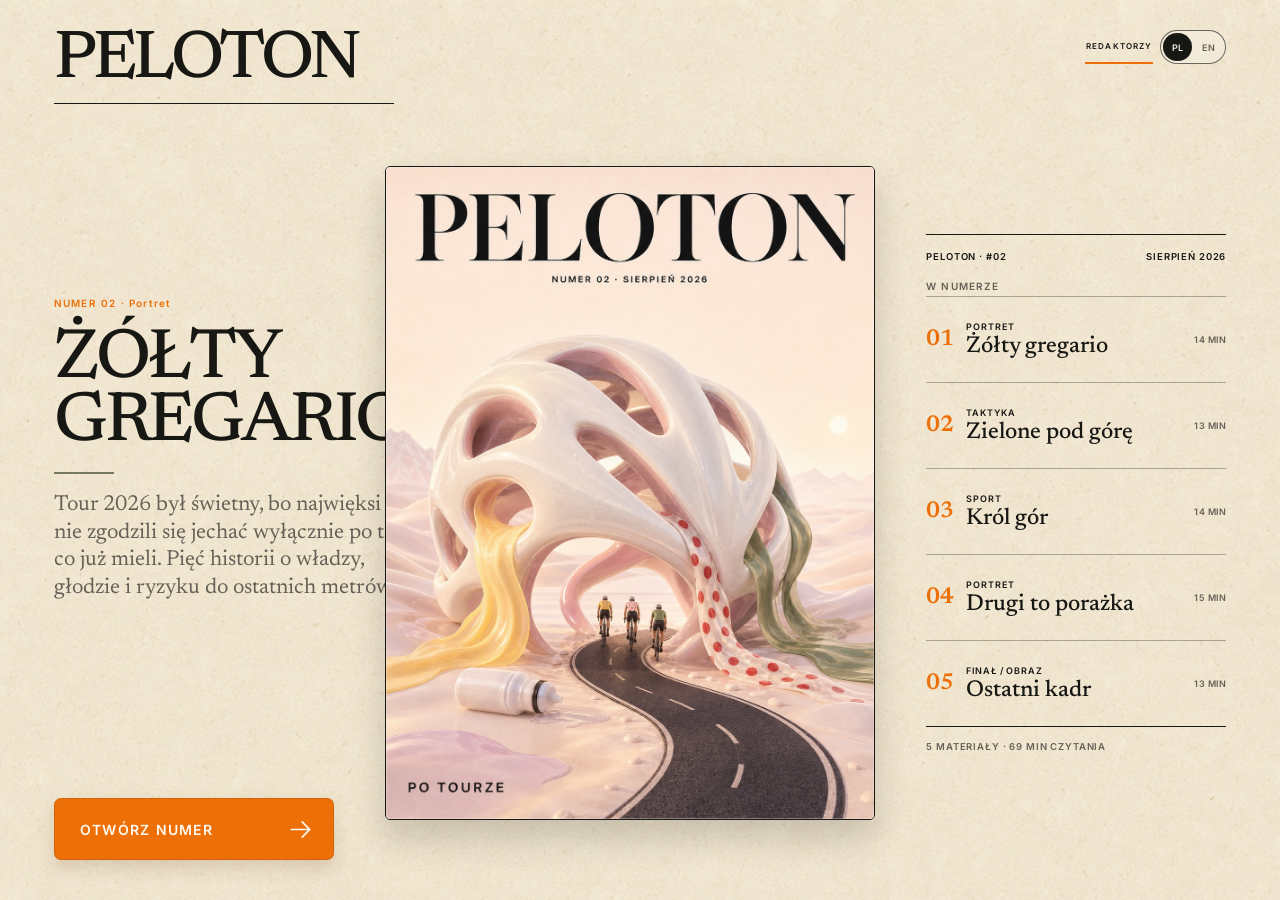
==== peloton/index.html @ 9d18e518 "Deploy restored Peloton archive" ====
<!doctype html>
<html lang="pl">
  <head>
    <meta charset="UTF-8" />
    <meta name="viewport" content="width=device-width, initial-scale=1.0, viewport-fit=cover" />
    <meta name="theme-color" content="#f4eddf" />
    <title>Peloton — Numer 02</title>
    <script type="module" crossorigin src="/peloton/assets/index-Cl0UWYNE.js"></script>
    <link rel="stylesheet" crossorigin href="/peloton/assets/index-DLD_eEm3.css">
  </head>
  <body>
    <div id="root"></div>
  </body>
</html>
---- peloton/assets/index-DLD_eEm3.css ----
@font-face{font-family:Newsreader;font-style:normal;font-display:swap;font-weight:400;src:url(/peloton/assets/newsreader-vietnamese-400-normal-DdKr49mV.woff2) format("woff2"),url(/peloton/assets/newsreader-vietnamese-400-normal-BekUZro8.woff) format("woff");unicode-range:U+0102-0103,U+0110-0111,U+0128-0129,U+0168-0169,U+01A0-01A1,U+01AF-01B0,U+0300-0301,U+0303-0304,U+0308-0309,U+0323,U+0329,U+1EA0-1EF9,U+20AB}@font-face{font-family:Newsreader;font-style:normal;font-display:swap;font-weight:400;src:url(/peloton/assets/newsreader-latin-ext-400-normal-svq1FPys.woff2) format("woff2"),url(/peloton/assets/newsreader-latin-ext-400-normal-DYA1XoQK.woff) format("woff");unicode-range:U+0100-02BA,U+02BD-02C5,U+02C7-02CC,U+02CE-02D7,U+02DD-02FF,U+0304,U+0308,U+0329,U+1D00-1DBF,U+1E00-1E9F,U+1EF2-1EFF,U+2020,U+20A0-20AB,U+20AD-20C0,U+2113,U+2C60-2C7F,U+A720-A7FF}@font-face{font-family:Newsreader;font-style:normal;font-display:swap;font-weight:400;src:url(/peloton/assets/newsreader-latin-400-normal-BFBkh4jY.woff2) format("woff2"),url(/peloton/assets/newsreader-latin-400-normal-gRTjlS2D.woff) format("woff");unicode-range:U+0000-00FF,U+0131,U+0152-0153,U+02BB-02BC,U+02C6,U+02DA,U+02DC,U+0304,U+0308,U+0329,U+2000-206F,U+20AC,U+2122,U+2191,U+2193,U+2212,U+2215,U+FEFF,U+FFFD}@font-face{font-family:Newsreader;font-style:normal;font-display:swap;font-weight:500;src:url(/peloton/assets/newsreader-vietnamese-500-normal-CL6a8tp2.woff2) format("woff2"),url(/peloton/assets/newsreader-vietnamese-500-normal-BEAbKU8A.woff) format("woff");unicode-range:U+0102-0103,U+0110-0111,U+0128-0129,U+0168-0169,U+01A0-01A1,U+01AF-01B0,U+0300-0301,U+0303-0304,U+0308-0309,U+0323,U+0329,U+1EA0-1EF9,U+20AB}@font-face{font-family:Newsreader;font-style:normal;font-display:swap;font-weight:500;src:url(/peloton/assets/newsreader-latin-ext-500-normal-BNHmvKvI.woff2) format("woff2"),url(/peloton/assets/newsreader-latin-ext-500-normal-CZruMFou.woff) format("woff");unicode-range:U+0100-02BA,U+02BD-02C5,U+02C7-02CC,U+02CE-02D7,U+02DD-02FF,U+0304,U+0308,U+0329,U+1D00-1DBF,U+1E00-1E9F,U+1EF2-1EFF,U+2020,U+20A0-20AB,U+20AD-20C0,U+2113,U+2C60-2C7F,U+A720-A7FF}@font-face{font-family:Newsreader;font-style:normal;font-display:swap;font-weight:500;src:url(/peloton/assets/newsreader-latin-500-normal-B66TYsaK.woff2) format("woff2"),url(/peloton/assets/newsreader-latin-500-normal-DFwuUcdu.woff) format("woff");unicode-range:U+0000-00FF,U+0131,U+0152-0153,U+02BB-02BC,U+02C6,U+02DA,U+02DC,U+0304,U+0308,U+0329,U+2000-206F,U+20AC,U+2122,U+2191,U+2193,U+2212,U+2215,U+FEFF,U+FFFD}@font-face{font-family:Newsreader;font-style:normal;font-display:swap;font-weight:600;src:url(/peloton/assets/newsreader-vietnamese-600-normal-CaH84vfx.woff2) format("woff2"),url(/peloton/assets/newsreader-vietnamese-600-normal-CVAR0otO.woff) format("woff");unicode-range:U+0102-0103,U+0110-0111,U+0128-0129,U+0168-0169,U+01A0-01A1,U+01AF-01B0,U+0300-0301,U+0303-0304,U+0308-0309,U+0323,U+0329,U+1EA0-1EF9,U+20AB}@font-face{font-family:Newsreader;font-style:normal;font-display:swap;font-weight:600;src:url(/peloton/assets/newsreader-latin-ext-600-normal-BXv5iMHi.woff2) format("woff2"),url(/peloton/assets/newsreader-latin-ext-600-normal-BrbfzHZ5.woff) format("woff");unicode-range:U+0100-02BA,U+02BD-02C5,U+02C7-02CC,U+02CE-02D7,U+02DD-02FF,U+0304,U+0308,U+0329,U+1D00-1DBF,U+1E00-1E9F,U+1EF2-1EFF,U+2020,U+20A0-20AB,U+20AD-20C0,U+2113,U+2C60-2C7F,U+A720-A7FF}@font-face{font-family:Newsreader;font-style:normal;font-display:swap;font-weight:600;src:url(/peloton/assets/newsreader-latin-600-normal-30OJ_TG_.woff2) format("woff2"),url(/peloton/assets/newsreader-latin-600-normal-DUnT2r2g.woff) format("woff");unicode-range:U+0000-00FF,U+0131,U+0152-0153,U+02BB-02BC,U+02C6,U+02DA,U+02DC,U+0304,U+0308,U+0329,U+2000-206F,U+20AC,U+2122,U+2191,U+2193,U+2212,U+2215,U+FEFF,U+FFFD}@font-face{font-family:Inter;font-style:normal;font-display:swap;font-weight:400;src:url(/peloton/assets/inter-cyrillic-ext-400-normal-BQZuk6qB.woff2) format("woff2"),url(/peloton/assets/inter-cyrillic-ext-400-normal-DQukG94-.woff) format("woff");unicode-range:U+0460-052F,U+1C80-1C8A,U+20B4,U+2DE0-2DFF,U+A640-A69F,U+FE2E-FE2F}@font-face{font-family:Inter;font-style:normal;font-display:swap;font-weight:400;src:url(/peloton/assets/inter-cyrillic-400-normal-obahsSVq.woff2) format("woff2"),url(/peloton/assets/inter-cyrillic-400-normal-HOLc17fK.woff) format("woff");unicode-range:U+0301,U+0400-045F,U+0490-0491,U+04B0-04B1,U+2116}@font-face{font-family:Inter;font-style:normal;font-display:swap;font-weight:400;src:url(/peloton/assets/inter-greek-ext-400-normal-DGGRlc-M.woff2) format("woff2"),url(/peloton/assets/inter-greek-ext-400-normal-KugGGMne.woff) format("woff");unicode-range:U+1F00-1FFF}@font-face{font-family:Inter;font-style:normal;font-display:swap;font-weight:400;src:url(/peloton/assets/inter-greek-400-normal-B4URO6DV.woff2) format("woff2"),url(/peloton/assets/inter-greek-400-normal-q2sYcFCs.woff) format("woff");unicode-range:U+0370-0377,U+037A-037F,U+0384-038A,U+038C,U+038E-03A1,U+03A3-03FF}@font-face{font-family:Inter;font-style:normal;font-display:swap;font-weight:400;src:url(/peloton/assets/inter-vietnamese-400-normal-DMkecbls.woff2) format("woff2"),url(/peloton/assets/inter-vietnamese-400-normal-Bbgyi5SW.woff) format("woff");unicode-range:U+0102-0103,U+0110-0111,U+0128-0129,U+0168-0169,U+01A0-01A1,U+01AF-01B0,U+0300-0301,U+0303-0304,U+0308-0309,U+0323,U+0329,U+1EA0-1EF9,U+20AB}@font-face{font-family:Inter;font-style:normal;font-display:swap;font-weight:400;src:url(/peloton/assets/inter-latin-ext-400-normal-C1nco2VV.woff2) format("woff2"),url(/peloton/assets/inter-latin-ext-400-normal-77YHD8bZ.woff) format("woff");unicode-range:U+0100-02BA,U+02BD-02C5,U+02C7-02CC,U+02CE-02D7,U+02DD-02FF,U+0304,U+0308,U+0329,U+1D00-1DBF,U+1E00-1E9F,U+1EF2-1EFF,U+2020,U+20A0-20AB,U+20AD-20C0,U+2113,U+2C60-2C7F,U+A720-A7FF}@font-face{font-family:Inter;font-style:normal;font-display:swap;font-weight:400;src:url(/peloton/assets/inter-latin-400-normal-C38fXH4l.woff2) format("woff2"),url(/peloton/assets/inter-latin-400-normal-CyCys3Eg.woff) format("woff");unicode-range:U+0000-00FF,U+0131,U+0152-0153,U+02BB-02BC,U+02C6,U+02DA,U+02DC,U+0304,U+0308,U+0329,U+2000-206F,U+20AC,U+2122,U+2191,U+2193,U+2212,U+2215,U+FEFF,U+FFFD}@font-face{font-family:Inter;font-style:normal;font-display:swap;font-weight:500;src:url(/peloton/assets/inter-cyrillic-ext-500-normal-B0yAr1jD.woff2) format("woff2"),url(/peloton/assets/inter-cyrillic-ext-500-normal-BmqWE9Dz.woff) format("woff");unicode-range:U+0460-052F,U+1C80-1C8A,U+20B4,U+2DE0-2DFF,U+A640-A69F,U+FE2E-FE2F}@font-face{font-family:Inter;font-style:normal;font-display:swap;font-weight:500;src:url(/peloton/assets/inter-cyrillic-500-normal-BasfLYem.woff2) format("woff2"),url(/peloton/assets/inter-cyrillic-500-normal-CxZf_p3X.woff) format("woff");unicode-range:U+0301,U+0400-045F,U+0490-0491,U+04B0-04B1,U+2116}@font-face{font-family:Inter;font-style:normal;font-display:swap;font-weight:500;src:url(/peloton/assets/inter-greek-ext-500-normal-C4iEst2y.woff2) format("woff2"),url(/peloton/assets/inter-greek-ext-500-normal-2j5mBUwD.woff) format("woff");unicode-range:U+1F00-1FFF}@font-face{font-family:Inter;font-style:normal;font-display:swap;font-weight:500;src:url(/peloton/assets/inter-greek-500-normal-BIZE56-Y.woff2) format("woff2"),url(/peloton/assets/inter-greek-500-normal-Xzm54t5V.woff) format("woff");unicode-range:U+0370-0377,U+037A-037F,U+0384-038A,U+038C,U+038E-03A1,U+03A3-03FF}@font-face{font-family:Inter;font-style:normal;font-display:swap;font-weight:500;src:url(/peloton/assets/inter-vietnamese-500-normal-DOriooB6.woff2) format("woff2"),url(/peloton/assets/inter-vietnamese-500-normal-mJboJaSs.woff) format("woff");unicode-range:U+0102-0103,U+0110-0111,U+0128-0129,U+0168-0169,U+01A0-01A1,U+01AF-01B0,U+0300-0301,U+0303-0304,U+0308-0309,U+0323,U+0329,U+1EA0-1EF9,U+20AB}@font-face{font-family:Inter;font-style:normal;font-display:swap;font-weight:500;src:url(/peloton/assets/inter-latin-ext-500-normal-CV4jyFjo.woff2) format("woff2"),url(/peloton/assets/inter-latin-ext-500-normal-BxGbmqWO.woff) format("woff");unicode-range:U+0100-02BA,U+02BD-02C5,U+02C7-02CC,U+02CE-02D7,U+02DD-02FF,U+0304,U+0308,U+0329,U+1D00-1DBF,U+1E00-1E9F,U+1EF2-1EFF,U+2020,U+20A0-20AB,U+20AD-20C0,U+2113,U+2C60-2C7F,U+A720-A7FF}@font-face{font-family:Inter;font-style:normal;font-display:swap;font-weight:500;src:url(/peloton/assets/inter-latin-500-normal-Cerq10X2.woff2) format("woff2"),url(/peloton/assets/inter-latin-500-normal-BL9OpVg8.woff) format("woff");unicode-range:U+0000-00FF,U+0131,U+0152-0153,U+02BB-02BC,U+02C6,U+02DA,U+02DC,U+0304,U+0308,U+0329,U+2000-206F,U+20AC,U+2122,U+2191,U+2193,U+2212,U+2215,U+FEFF,U+FFFD}@font-face{font-family:Inter;font-style:normal;font-display:swap;font-weight:600;src:url(/peloton/assets/inter-cyrillic-ext-600-normal-Dfes3d0z.woff2) format("woff2"),url(/peloton/assets/inter-cyrillic-ext-600-normal-Bcila6Z-.woff) format("woff");unicode-range:U+0460-052F,U+1C80-1C8A,U+20B4,U+2DE0-2DFF,U+A640-A69F,U+FE2E-FE2F}@font-face{font-family:Inter;font-style:normal;font-display:swap;font-weight:600;src:url(/peloton/assets/inter-cyrillic-600-normal-CWCymEST.woff2) format("woff2"),url(/peloton/assets/inter-cyrillic-600-normal-4D_pXhcN.woff) format("woff");unicode-range:U+0301,U+0400-045F,U+0490-0491,U+04B0-04B1,U+2116}@font-face{font-family:Inter;font-style:normal;font-display:swap;font-weight:600;src:url(/peloton/assets/inter-greek-ext-600-normal-DRtmH8MT.woff2) format("woff2"),url(/peloton/assets/inter-greek-ext-600-normal-B8X0CLgF.woff) format("woff");unicode-range:U+1F00-1FFF}@font-face{font-family:Inter;font-style:normal;font-display:swap;font-weight:600;src:url(/peloton/assets/inter-greek-600-normal-plRanbMR.woff2) format("woff2"),url(/peloton/assets/inter-greek-600-normal-BZpKdvQh.woff) format("woff");unicode-range:U+0370-0377,U+037A-037F,U+0384-038A,U+038C,U+038E-03A1,U+03A3-03FF}@font-face{font-family:Inter;font-style:normal;font-display:swap;font-weight:600;src:url(/peloton/assets/inter-vietnamese-600-normal-Cc8MFFhd.woff2) format("woff2"),url(/peloton/assets/inter-vietnamese-600-normal-BuLX-rYi.woff) format("woff");unicode-range:U+0102-0103,U+0110-0111,U+0128-0129,U+0168-0169,U+01A0-01A1,U+01AF-01B0,U+0300-0301,U+0303-0304,U+0308-0309,U+0323,U+0329,U+1EA0-1EF9,U+20AB}@font-face{font-family:Inter;font-style:normal;font-display:swap;font-weight:600;src:url(/peloton/assets/inter-latin-ext-600-normal-D2bJ5OIk.woff2) format("woff2"),url(/peloton/assets/inter-latin-ext-600-normal-CIVaiw4L.woff) format("woff");unicode-range:U+0100-02BA,U+02BD-02C5,U+02C7-02CC,U+02CE-02D7,U+02DD-02FF,U+0304,U+0308,U+0329,U+1D00-1DBF,U+1E00-1E9F,U+1EF2-1EFF,U+2020,U+20A0-20AB,U+20AD-20C0,U+2113,U+2C60-2C7F,U+A720-A7FF}@font-face{font-family:Inter;font-style:normal;font-display:swap;font-weight:600;src:url(/peloton/assets/inter-latin-600-normal-LgqL8muc.woff2) format("woff2"),url(/peloton/assets/inter-latin-600-normal-CiBQ2DWP.woff) format("woff");unicode-range:U+0000-00FF,U+0131,U+0152-0153,U+02BB-02BC,U+02C6,U+02DA,U+02DC,U+0304,U+0308,U+0329,U+2000-206F,U+20AC,U+2122,U+2191,U+2193,U+2212,U+2215,U+FEFF,U+FFFD}:root{color:#171713;background:#2a2924;font-family:Inter,system-ui,sans-serif;font-synthesis:none;--paper: #f4eddf;--ink: #171713;--muted-ink: #666157;--line: #8a816e;--orange: #ed6f08;--olive: #777860}*{box-sizing:border-box}html,body{margin:0;min-width:320px;min-height:100%;overflow:hidden;-webkit-font-smoothing:antialiased;text-rendering:optimizeLegibility}button,a{-webkit-tap-highlight-color:transparent}button{color:inherit;font:inherit}button:focus-visible{outline:3px solid #315f8c;outline-offset:3px}.prototype-stage{min-height:100dvh;display:grid;place-items:center;background:var(--paper)}.mobile-prototype{width:100vw;height:100dvh;margin-inline:auto;overflow:hidden;position:relative;isolation:isolate;background-color:var(--paper);background-image:url(/peloton/assets/paper-texture.png);background-size:cover;box-shadow:none}.cover-screen,.contents-screen,.story-screen,.editorial-screen{position:absolute;top:0;right:0;bottom:0;left:0}.cover-screen{overflow-x:hidden;overflow-y:auto;overscroll-behavior-y:contain;-webkit-overflow-scrolling:touch;scrollbar-color:rgb(23 23 19 / .35) transparent;scrollbar-width:thin}.cover-screen__current{width:100%;min-height:100dvh;display:grid;grid-template-rows:auto minmax(0,1fr) auto auto;gap:clamp(12px,2.1dvh,18px);padding:clamp(24px,4.1dvh,34px) 28px clamp(24px,4dvh,34px)}.cover-screen::-webkit-scrollbar{width:7px}.cover-screen::-webkit-scrollbar-thumb{border-radius:99px;background:#17171347}.masthead{min-height:79px;display:grid;grid-template-columns:minmax(0,1fr) auto;align-items:flex-start;column-gap:8px;position:relative}.masthead__wordmark{width:min(216px,100%);min-width:0;padding-bottom:9px;border-bottom:1px solid var(--ink);font-family:Newsreader,Georgia,serif;font-size:clamp(29px,calc(12.85vw - 12.12px),45px);font-weight:500;line-height:.94;letter-spacing:-.055em;white-space:nowrap}.masthead__actions{display:flex;align-items:center;gap:7px;flex:none}.masthead__editors{min-height:34px;display:inline-flex;align-items:center;position:static;padding:0 1px;border:0;border-bottom:2px solid var(--orange);background:transparent;color:var(--ink);cursor:pointer;font-size:8px;font-weight:700;letter-spacing:.14em;line-height:1;text-transform:uppercase;transition:color .16s ease,border-color .16s ease}.masthead__editors:hover{color:var(--orange)}.language-switch{height:34px;display:inline-flex;align-items:center;gap:2px;padding:2px;border:1px solid rgb(23 23 19 / .62);border-radius:999px;background:#f4eddfb3}.language-switch button{min-width:29px;height:28px;padding:0 7px;border:0;border-radius:999px;background:transparent;color:var(--muted-ink);cursor:pointer;font-size:9px;font-weight:700;letter-spacing:.08em;transition:background-color .16s ease,color .16s ease}.language-switch button[aria-pressed=true]{background:var(--ink);color:var(--paper)}.language-switch button:hover:not([aria-pressed=true]){background:#17171312;color:var(--ink)}.language-switch--compact{height:30px}.language-switch--compact button{min-width:27px;height:24px;padding-inline:6px;font-size:8px}.icon-button{width:44px;height:44px;display:inline-grid;place-items:center;padding:0;border:0;border-radius:50%;background:transparent;cursor:pointer;transition:background-color .16s ease,transform .16s ease}.icon-button:hover{background:#17171312}.icon-button:active{transform:scale(.95)}.issue-cover{width:100%;height:100%;max-height:522px;align-self:start;min-height:0;display:block;position:relative;padding:0;overflow:hidden;border:1.5px solid var(--ink);border-radius:5px;background:#eee5d4;box-shadow:0 13px 22px #29231a38;cursor:pointer;transform-style:preserve-3d;perspective:1200px}.issue-cover:before,.issue-cover:after{content:"";position:absolute;pointer-events:none}.issue-cover:before{width:52%;height:170%;top:-35%;left:-66%;z-index:2;background:linear-gradient(90deg,transparent 0%,rgb(255 249 233 / .02) 27%,rgb(255 249 233 / .2) 50%,rgb(255 249 233 / .03) 73%,transparent 100%);filter:blur(1px);mix-blend-mode:soft-light;opacity:0;transform:translate(0) rotate(10deg);animation:cover-paper-sheen 12s ease-in-out 1.8s infinite}.issue-cover:after{top:0;right:0;bottom:0;left:0;z-index:4;border:1px solid rgb(255 255 255 / .18);border-radius:inherit}.issue-cover picture{width:100%;height:100%;display:block}.issue-cover img{width:100%;height:100%;display:block;object-fit:cover;object-position:50% 48%}.issue-cover__art{transform-origin:54% 44%;backface-visibility:hidden;will-change:transform;animation:cover-art-drift 14s ease-in-out infinite}.issue-cover--complete-art{height:auto;aspect-ratio:3 / 4;align-self:center}.issue-cover--complete-art img{object-position:center}.issue-cover__title{position:absolute;top:52px;left:50%;z-index:3;transform:translate(-50%);color:var(--paper);font-family:Newsreader,Georgia,serif;font-size:clamp(41px,11vw,54px);font-weight:600;line-height:.82;letter-spacing:-.055em;white-space:nowrap;text-shadow:0 2px 6px rgb(0 0 0 / .62);pointer-events:none}@keyframes cover-art-drift{0%,to{transform:scale(1.008) translateZ(0)}50%{transform:scale(1.024) translate3d(-.22%,-.36%,0)}}@keyframes cover-paper-sheen{0%,28%{transform:translateZ(0) rotate(10deg);opacity:0}36%{opacity:.42}54%{transform:translate3d(350%,0,0) rotate(10deg);opacity:0}to{transform:translate3d(350%,0,0) rotate(10deg);opacity:0}}.issue-cover__number,.issue-cover__date{position:absolute;top:21px;z-index:3;font-family:Inter,sans-serif;font-size:13px;font-weight:600;letter-spacing:.035em;text-shadow:0 1px 0 rgb(244 237 223 / .78)}.issue-cover__number{left:20px;text-shadow:0 0 3px var(--paper),0 1px 0 var(--paper)}.issue-cover__date{right:20px;color:var(--paper);text-shadow:0 1px 2px rgb(0 0 0 / .72)}.issue-heading{display:grid;justify-items:center;gap:8px}.issue-heading__eyebrow,.issue-heading__dek,.cover-notes,.contents-heading-block__dek{display:none}.issue-heading h1{margin:0;font-family:Newsreader,Georgia,serif;font-size:clamp(36px,9.8vw,38px);font-weight:500;line-height:.95;letter-spacing:-.045em;text-transform:uppercase;white-space:nowrap}.issue-heading__rule{width:40px;height:2px;display:block;background:var(--olive)}.primary-action{min-height:52px;display:flex;align-items:center;justify-content:space-between;padding:0 19px 0 25px;border:1px solid rgb(125 67 17 / .25);border-radius:7px;background:var(--orange);color:#fffaf0;box-shadow:0 8px 18px #67360f2b;cursor:pointer;font-size:14px;font-weight:600;letter-spacing:.09em;transition:background-color .18s ease,transform .18s ease,box-shadow .18s ease}.primary-action:hover{background:#dc6305;box-shadow:0 10px 24px #67360f38}.primary-action:active{transform:translateY(1px)}.upcoming-issue{width:100%;min-height:100dvh;display:grid;align-content:center;gap:28px;position:relative;isolation:isolate;overflow:hidden;padding:52px 28px 64px;border-top:1px solid rgb(23 23 19 / .58)}.upcoming-issue__ghost{position:absolute;top:10px;right:-.03em;z-index:-1;color:#17171309;font-family:Newsreader,Georgia,serif;font-size:clamp(190px,66vw,290px);font-weight:500;line-height:.8;letter-spacing:-.09em;pointer-events:none}.upcoming-issue__copy,.upcoming-issue__figure{position:relative;z-index:1}.upcoming-issue__topline,.upcoming-issue__folio,.upcoming-issue__figure figcaption{display:flex;align-items:center;justify-content:space-between;gap:16px;font-size:9px;font-weight:650;letter-spacing:.12em;text-transform:uppercase}.upcoming-issue__topline{padding:10px 0;border-top:1px solid var(--ink);border-bottom:1px solid rgb(23 23 19 / .32)}.upcoming-issue__topline span:last-child{color:var(--orange)}.upcoming-issue__folio{margin:26px 0 0;color:var(--muted-ink)}.upcoming-issue h2{max-width:9ch;margin:12px 0 0;font-family:Newsreader,Georgia,serif;font-size:clamp(48px,14vw,62px);font-weight:500;line-height:.86;letter-spacing:-.052em;text-transform:uppercase;text-wrap:balance}.upcoming-issue__rule{width:52px;height:2px;display:block;margin-top:22px;background:var(--orange)}.upcoming-issue__dek{max-width:34ch;margin:18px 0 0;color:#302f2a;font-family:Newsreader,Georgia,serif;font-size:20px;line-height:1.32}.upcoming-issue__artist{margin:22px 0 0;color:var(--muted-ink);font-size:9px;font-weight:650;letter-spacing:.11em}.upcoming-issue__figure{width:100%;margin:0}.upcoming-issue__cover{width:100%;aspect-ratio:3 / 4;position:relative;overflow:hidden;border:1.5px solid var(--ink);border-radius:3px;background:#f4dfd8;box-shadow:0 18px 34px #29231a36}.upcoming-issue__cover img{width:100%;height:100%;display:block;object-fit:cover}.library-issue__cover-button{width:100%;display:block;padding:0;border:0;background:transparent;cursor:pointer}.library-issue__masthead,.library-issue__number,.library-issue__date{position:absolute;z-index:2;pointer-events:none}.library-issue__masthead{top:8%;left:50%;transform:translate(-50%);color:var(--paper);font-family:Newsreader,Georgia,serif;font-size:clamp(38px,10vw,58px);font-weight:600;line-height:.85;letter-spacing:-.055em;text-shadow:0 2px 6px rgb(0 0 0 / .62)}.library-issue__number,.library-issue__date{top:3.2%;font-size:10px;font-weight:700;letter-spacing:.06em;text-shadow:0 0 3px var(--paper),0 1px 0 var(--paper)}.library-issue__number{left:5%}.library-issue__date{right:5%}.library-issue__action{width:min(100%,360px);min-height:50px;display:flex;align-items:center;justify-content:space-between;gap:18px;margin-top:25px;padding:0 17px 0 20px;border:1px solid var(--ink);background:transparent;cursor:pointer;font-size:10px;font-weight:700;letter-spacing:.1em;transition:background-color .17s ease,color .17s ease}.library-issue__action:hover{background:var(--ink);color:var(--paper)}.upcoming-issue__figure figcaption{padding-top:12px;color:var(--muted-ink)}.publisher-apps{width:100%;position:relative;padding:48px 28px 54px;border-top:1px solid rgb(23 23 19 / .58)}.publisher-apps__header{display:grid;gap:13px;padding-bottom:28px;border-bottom:1px solid var(--ink)}.publisher-apps__kicker{margin:0 0 10px;color:var(--orange);font-size:9px;font-weight:700;letter-spacing:.14em}.publisher-apps h2{max-width:10ch;margin:0;font-family:Newsreader,Georgia,serif;font-size:clamp(42px,12vw,54px);font-weight:500;line-height:.9;letter-spacing:-.05em;text-wrap:balance}.publisher-apps__dek{max-width:34ch;margin:0;color:#34332e;font-family:Newsreader,Georgia,serif;font-size:19px;line-height:1.34}.publisher-apps__list{margin:0;padding:0;list-style:none}.publisher-apps__item{min-width:0;border-bottom:1px solid rgb(23 23 19 / .32)}.publisher-apps__item a{min-height:112px;display:grid;grid-template-columns:21px 48px minmax(0,1fr);grid-template-areas:"number icon copy" ". . store";align-items:start;gap:10px 13px;padding:18px 0;color:inherit;text-decoration:none}.publisher-apps__item a:focus-visible{outline:3px solid #315f8c;outline-offset:4px}.publisher-apps__number{grid-area:number;padding-top:2px;color:var(--orange);font-family:Newsreader,Georgia,serif;font-size:17px;font-weight:600}.publisher-apps__item img{grid-area:icon;width:48px;height:48px;display:block;border:1px solid rgb(23 23 19 / .28);border-radius:11px;filter:saturate(.72) contrast(.94);transition:filter .18s ease,transform .18s ease}.publisher-apps__copy{min-width:0;grid-area:copy;display:grid;gap:4px}.publisher-apps__copy small,.publisher-apps__store,.publisher-apps__folio{font-size:8.5px;font-weight:700;letter-spacing:.11em}.publisher-apps__copy small{color:var(--muted-ink)}.publisher-apps__copy strong{font-family:Newsreader,Georgia,serif;font-size:22px;font-weight:600;line-height:1;letter-spacing:-.02em;transition:color .18s ease}.publisher-apps__copy>span{max-width:33ch;color:#444138;font-size:12px;line-height:1.45}.publisher-apps__store{grid-area:store;display:inline-flex;align-items:center;gap:5px;color:var(--ink)}.publisher-apps__store svg{color:var(--orange);transition:transform .18s ease}.publisher-apps__item a:hover .publisher-apps__copy strong{color:#a74600}.publisher-apps__item a:hover img{filter:saturate(.96) contrast(1);transform:translateY(-1px)}.publisher-apps__item a:hover .publisher-apps__store svg{transform:translate(2px,-2px)}.publisher-apps__folio{display:flex;align-items:center;justify-content:space-between;gap:20px;padding-top:16px;color:var(--muted-ink)}.reader-bar{height:54px;display:grid;grid-template-columns:44px 1fr auto;align-items:center;border-bottom:1px solid rgb(23 23 19 / .72)}.reader-bar__brand{justify-self:center;font-family:Newsreader,Georgia,serif;font-size:22px;font-weight:600;letter-spacing:-.025em}.reader-bar__issue{font-size:11px;font-weight:600;letter-spacing:.08em}.reader-bar__tools{display:flex;align-items:center;justify-content:flex-end;gap:8px}.contents-screen{display:grid;grid-template-rows:54px minmax(0,1fr) 52px;gap:16px;padding:18px 24px 24px;overflow:hidden}.contents-sheet{min-height:0;display:flex;flex-direction:column;overflow:hidden;padding:18px 18px 14px;border:1px solid rgb(23 23 19 / .86);border-radius:3px;background:#f4eddfb3;box-shadow:0 8px 18px #29231a1a}.contents-meta{display:flex;align-items:center;justify-content:space-between;margin-bottom:15px;font-size:10px;font-weight:600;line-height:14px;letter-spacing:.09em}.contents-heading-block h1{margin:0;outline:none;font-family:Newsreader,Georgia,serif;font-size:45px;font-weight:500;line-height:.94;letter-spacing:-.04em}.contents-accent{width:42px;height:2px;display:block;margin-top:12px;background:var(--orange)}.story-list{flex:1;min-height:0;display:grid;grid-template-rows:repeat(var(--story-count, 4),minmax(0,1fr));margin:18px 0 0;padding:0;list-style:none;border-top:1px solid var(--ink)}.story-list li{min-height:0;border-bottom:1px solid rgb(23 23 19 / .34)}.story-list button{width:100%;height:100%;min-height:0;display:grid;grid-template-columns:26px minmax(0,1fr) 90px 16px;align-items:center;gap:8px;padding:12px 0;border:0;background:transparent;text-align:left;cursor:pointer;transition:background-color .16s ease,opacity .16s ease}.story-list button:hover{background:#17171309}.story-list button:active{opacity:.82}.story-list__number{align-self:start;padding-top:2px;color:var(--orange);font-family:Newsreader,Georgia,serif;font-size:23px;font-weight:600;line-height:1;letter-spacing:-.03em}.story-list__time{display:flex;align-items:center;gap:4px;color:var(--muted-ink);font-size:9.5px;font-weight:500;line-height:12px;letter-spacing:.04em;text-transform:uppercase}.story-list__copy{min-width:0;display:grid;align-content:center;gap:0}.story-list__copy small{font-size:9.5px;font-weight:600;line-height:12px;letter-spacing:.1em;text-transform:uppercase}.story-list__copy strong{margin-top:5px;font-family:Newsreader,Georgia,serif;font-size:23px;font-weight:500;line-height:.98;letter-spacing:-.025em;text-wrap:balance}.story-list__description{margin-top:7px;color:var(--muted-ink);font-size:10.5px;line-height:14px}.story-list__time{margin-top:7px}.story-list__thumb{width:90px;height:112px;align-self:center;display:block;position:relative;overflow:hidden;border:1px solid rgb(23 23 19 / .62);border-radius:2px;background:#d8cdb9}.story-list__thumb img{position:absolute;top:0;left:0;width:100%;height:300%;display:block;object-fit:cover;object-position:center;transition:transform .22s ease}.story-list__thumb--standalone img{width:100%;height:100%;object-fit:cover;transform:none}.story-list li:nth-child(2) .story-list__thumb--triptych img{transform:translateY(-33.333%)}.story-list li:nth-child(3) .story-list__thumb--triptych img{transform:translateY(-66.666%)}.story-list li:nth-child(1) button:hover .story-list__thumb--triptych img{transform:scale(1.02)}.story-list li:nth-child(2) button:hover .story-list__thumb--triptych img{transform:translateY(-33.333%) scale(1.02)}.story-list li:nth-child(3) button:hover .story-list__thumb--triptych img{transform:translateY(-66.666%) scale(1.02)}.story-list button:hover .story-list__thumb--standalone img{transform:scale(1.025)}.story-list__arrow{transition:transform .16s ease}.story-list button:hover .story-list__arrow{transform:translate(3px)}.contents-folio{min-height:28px;display:flex;align-items:flex-end;justify-content:space-between;padding-top:10px;border-top:1px solid rgb(23 23 19 / .28);color:var(--muted-ink);font-size:9.5px;font-weight:600;letter-spacing:.08em}.contents-action{width:100%}.story-screen{overflow-x:clip;overflow-y:auto;overscroll-behavior:contain;scrollbar-width:none}.story-screen::-webkit-scrollbar{display:none}.story-toolbar{height:70px;display:grid;position:sticky;top:0;z-index:5;grid-template-columns:44px 1fr auto;align-items:center;padding:0 12px;border-bottom:1px solid rgb(23 23 19 / .72);background:#f4eddff5;-webkit-backdrop-filter:blur(10px);backdrop-filter:blur(10px)}.story-toolbar__identity{display:grid;justify-items:center;gap:2px}.story-toolbar__identity>span{font-family:Newsreader,Georgia,serif;font-size:19px;font-weight:600;line-height:1;letter-spacing:-.025em}.story-toolbar__identity small{font-size:9px;font-weight:600;line-height:11px;letter-spacing:.1em}.story-toolbar__actions{display:flex;align-items:center;gap:1px}.story-toolbar__actions .language-switch{margin-right:3px}.story-progress{position:sticky;top:69px;z-index:3;height:2px;background:#1717131f}.story-progress span{height:100%;display:block;background:var(--orange);transition:width .12s linear}.share-notice-wrap{position:fixed;top:82px;left:50%;z-index:8;width:min(350px,calc(100vw - 40px));transform:translate(-50%);pointer-events:none}.share-notice{width:max-content;max-width:100%;margin:0 auto;padding:10px 14px;border:1px solid rgb(244 237 223 / .22);border-radius:999px;background:var(--ink);color:var(--paper);box-shadow:0 8px 20px #0003;font-size:12px;font-weight:600;letter-spacing:.02em}.article-opening{min-width:0;padding:30px 24px 27px}.article-opening__meta{display:flex;align-items:center;justify-content:space-between;margin-bottom:17px;font-size:10.5px;font-weight:600;line-height:14px;letter-spacing:.1em;text-transform:uppercase}.article-opening h1{max-width:100%;margin:0;outline:none;font-family:Newsreader,Georgia,serif;font-size:74px;font-weight:500;line-height:.82;letter-spacing:-.045em;text-transform:uppercase}.article-opening h1 span{display:block}.article-opening--zolty-gregario h1{font-size:clamp(58px,17vw,66px)}.article-opening__rule{width:44px;height:2px;display:block;margin:20px 0;background:var(--olive)}.article-opening__lead{max-width:340px;margin:0;font-family:Newsreader,Georgia,serif;font-size:20.5px;line-height:1.32}.article-opening__byline{margin:17px 0 0;font-size:10px;font-weight:600;line-height:14px;letter-spacing:.07em}.article-hero{margin:0}.article-hero>picture{min-height:0;display:block;overflow:hidden}.article-hero>picture>img{width:100%;height:min(610px,156vw);display:block;object-fit:cover;border-top:1px solid var(--ink);border-bottom:1px solid var(--ink)}.article-hero--landscape>picture>img{height:auto;aspect-ratio:3 / 2;object-fit:cover}.article-hero figcaption{display:grid;gap:4px;padding:11px 24px 22px;border-bottom:1px solid rgb(23 23 19 / .34);color:var(--muted-ink);font-size:11px;line-height:1.45}.article-hero figcaption small{font-size:9px;font-weight:600;letter-spacing:.08em}.story-body{padding:40px 26px 70px}.story-section{margin:0 0 46px}.story-section__label{margin:0 0 10px;color:var(--orange);font-family:Inter,sans-serif;font-size:9.5px;font-weight:600;letter-spacing:.12em;text-transform:uppercase}.story-section h2{margin:0 0 22px;font-family:Newsreader,Georgia,serif;font-size:35px;font-weight:500;line-height:1;letter-spacing:-.035em;text-wrap:balance}.story-section p:not(.story-section__label){margin:0 0 24px;font-family:Newsreader,Georgia,serif;font-size:19px;line-height:1.58}.story-section p:last-child{margin-bottom:0}.story-section--forecast{margin-top:8px;padding:28px 0 30px 20px;border-top:1px solid var(--ink);border-bottom:1px solid var(--ink);border-left:3px solid var(--orange)}.story-section--forecast .story-section__label{color:var(--ink)}.story-body__dropcap:first-letter{float:left;margin:6px 8px 0 0;color:var(--orange);font-family:Newsreader,Georgia,serif;font-size:66px;font-weight:500;line-height:.68}.story-thesis{margin:38px -6px 36px;padding:25px 6px 22px;border-top:1px solid var(--ink);border-bottom:1px solid var(--ink)}.story-thesis>span{display:block;margin-bottom:12px;color:var(--orange);font-size:8.5px;font-weight:700;letter-spacing:.13em}.story-thesis p{margin:0;font-family:Newsreader,Georgia,serif;font-size:31px;font-weight:500;line-height:1.05;letter-spacing:-.035em}.story-media{position:relative;margin:39px -26px 46px}.story-media picture{display:block;overflow:hidden;background:#d8cdb9}.story-media img{width:100%;display:block;object-fit:cover;aspect-ratio:3 / 2;border-top:1px solid var(--ink);border-bottom:1px solid var(--ink)}.story-media--wide img{aspect-ratio:16 / 9}.story-media--portrait,.story-media--square{width:86%;margin-inline:auto}.story-media--portrait img{aspect-ratio:4 / 5;border:1px solid var(--ink)}.story-media--square img{aspect-ratio:1;border:1px solid var(--ink)}.story-media--documentary picture{padding:clamp(7px,1vw,11px);border:1px solid rgb(23 23 19 / .5);background:var(--paper)}.story-media--documentary img{border:0;filter:saturate(.82) contrast(1.04) sepia(.06)}.story-media figcaption{display:grid;gap:4px;padding:10px 26px 0;color:var(--muted-ink);font-size:11px;line-height:1.4}.story-media figcaption small{font-size:8.5px;font-weight:600;letter-spacing:.08em}.story-media figcaption a{color:inherit;text-decoration-color:#17171361;text-decoration-thickness:1px;text-underline-offset:3px}.story-media figcaption a:hover{color:var(--ink);text-decoration-color:currentColor}.story-media__folio{position:absolute;top:10px;right:10px;padding:5px 7px 4px;border:1px solid rgb(23 23 19 / .58);background:#f4eddfe6;font-size:8px;font-weight:700;letter-spacing:.1em}.editorial-debate{margin:46px -26px 54px;padding:27px 26px 31px;border-top:5px solid var(--orange);background:var(--ink);color:var(--paper)}.editorial-debate__masthead{display:flex;align-items:center;justify-content:space-between;gap:16px;padding-bottom:13px;border-bottom:1px solid rgb(244 237 223 / .35);color:var(--orange);font-size:9px;font-weight:700;letter-spacing:.13em;text-transform:uppercase}.editorial-debate h2{max-width:760px;margin:27px 0 31px;font-family:Newsreader,Georgia,serif;font-size:34px;font-weight:500;line-height:1.02;letter-spacing:-.035em;text-wrap:balance}.editorial-debate__positions{display:grid;border-top:1px solid rgb(244 237 223 / .35)}.editorial-debate__positions section{padding:22px 0 23px;border-bottom:1px solid rgb(244 237 223 / .35)}.editorial-debate__positions section>p{margin:0 0 10px;color:var(--orange);font-size:9px;font-weight:700;letter-spacing:.12em;text-transform:uppercase}.editorial-debate__positions strong{display:block;margin-bottom:9px;font-family:Newsreader,Georgia,serif;font-size:23px;font-weight:500;line-height:1.08}.editorial-debate__positions section>span{display:block;color:#f4eddfc7;font-family:Newsreader,Georgia,serif;font-size:16px;line-height:1.45}.editorial-debate__verdict{margin-top:28px;padding-left:17px;border-left:3px solid var(--orange)}.editorial-debate__verdict>span{color:var(--orange);font-size:8.5px;font-weight:700;letter-spacing:.12em}.editorial-debate__verdict p{margin:8px 0 0;font-family:Newsreader,Georgia,serif;font-size:18px;line-height:1.4}.source-notes{margin:58px 0 12px;padding:26px 0 24px;border-top:2px solid var(--olive);border-bottom:1px solid var(--ink)}.source-notes>p{margin:0 0 10px;color:var(--olive);font-size:9.5px;font-weight:700;letter-spacing:.12em}.source-notes h2{margin:0 0 20px;font-family:Newsreader,Georgia,serif;font-size:32px;font-weight:500;line-height:1;letter-spacing:-.03em}.source-notes ol{margin:0;padding:0;list-style:none}.source-notes li+li{border-top:1px solid rgb(23 23 19 / .22)}.source-notes a{min-height:48px;display:flex;align-items:center;justify-content:space-between;gap:18px;color:inherit;font-family:Newsreader,Georgia,serif;font-size:16px;line-height:1.25;text-decoration:none}.source-notes a:hover{color:var(--orange)}.article-endnote{display:grid;grid-template-columns:1fr auto;gap:8px 18px;margin:54px 0 18px;padding:18px 0 4px;border-top:1px solid rgb(23 23 19 / .5);color:var(--muted-ink);font-size:9px;font-weight:600;letter-spacing:.08em;text-transform:uppercase}.article-endnote p{grid-column:1 / -1;margin:0;font-size:10px;font-weight:500;line-height:1.45;letter-spacing:.04em}.service-box{margin:56px 0 14px;padding:24px 0 22px;border-top:2px solid var(--orange);border-bottom:1px solid var(--ink)}.service-box>p{margin:0 0 11px;color:var(--orange);font-size:9.5px;font-weight:600;letter-spacing:.12em}.service-box h2{margin:0;font-family:Newsreader,Georgia,serif;font-size:33px;font-weight:500;line-height:1;letter-spacing:-.035em}.service-box ol{margin:24px 0 0;padding:0;list-style:none;counter-reset:service-step}.service-box li{display:grid;grid-template-columns:28px minmax(0,1fr);gap:12px;padding:12px 0;border-top:1px solid rgb(23 23 19 / .28);font-family:Newsreader,Georgia,serif;font-size:17px;line-height:1.4;counter-increment:service-step}.service-box li:before{content:counter(service-step,decimal-leading-zero);color:var(--orange);font-family:Inter,sans-serif;font-size:10px;font-weight:600;letter-spacing:.08em}.next-story{width:100%;min-height:92px;display:flex;align-items:center;justify-content:space-between;gap:18px;padding:16px 2px;border:0;border-top:1px solid var(--ink);border-bottom:1px solid var(--ink);background:transparent;text-align:left;cursor:pointer}.next-story>span{display:grid;gap:5px}.next-story small{font-size:9.5px;font-weight:600;letter-spacing:.1em}.next-story strong{font-family:Newsreader,Georgia,serif;font-size:27px;font-weight:500;line-height:1;letter-spacing:-.025em}.next-story svg{flex:0 0 auto;transition:transform .16s ease}.next-story:hover svg{transform:translate(4px)}.editorial-screen{display:grid;grid-template-rows:76px minmax(0,1fr);overflow:hidden;background:var(--paper)}.editorial-bar{display:grid;grid-template-columns:48px minmax(0,1fr) auto;align-items:center;gap:12px;padding:0 20px;border-bottom:1px solid var(--ink);background:#f4eddff0;-webkit-backdrop-filter:blur(9px);backdrop-filter:blur(9px);z-index:2}.editorial-bar__brand{justify-self:center;font-family:Newsreader,Georgia,serif;font-size:19px;font-weight:700;letter-spacing:-.025em}.editorial-bar__brand small{margin-left:6px;color:var(--orange);font-family:Inter,system-ui,sans-serif;font-size:8px;font-weight:700;letter-spacing:.11em;text-transform:uppercase}.editorial-scroll{min-height:0;overflow-x:hidden;overflow-y:auto;overscroll-behavior-y:contain;padding:34px 24px 28px;scrollbar-color:rgb(23 23 19 / .35) transparent;scrollbar-width:thin}.editorial-intro>p:first-child,.editorial-chief>p:first-child,.editorial-card__meta,.editorial-card__notes span,.editorial-card__assignment span,.editorial-folio{font-size:9px;font-weight:700;letter-spacing:.11em;text-transform:uppercase}.editorial-intro>p:first-child{margin:0 0 10px;color:var(--orange)}.editorial-intro h1{max-width:100%;margin:0;font-family:Newsreader,Georgia,serif;font-size:clamp(43px,11.8vw,60px);font-weight:500;line-height:.91;letter-spacing:-.055em;text-wrap:balance}.editorial-intro h1:focus{outline:none}.editorial-intro>div{width:54px;height:4px;margin:22px 0 17px;background:var(--orange)}.editorial-intro__dek{max-width:39ch;margin:0;color:var(--muted-ink);font-family:Newsreader,Georgia,serif;font-size:19px;line-height:1.35}.editorial-chief{display:grid;grid-template-columns:104px minmax(0,1fr);grid-template-areas:"portrait kicker" "portrait title" "copy copy";gap:8px 16px;margin:34px 0 38px;padding:23px 20px 22px;border-top:1px solid var(--ink);border-bottom:1px solid var(--ink);background:#77786017}.editorial-chief>p:first-child{grid-area:kicker;margin:0;color:var(--orange)}.editorial-chief h2{grid-area:title;max-width:12ch;margin:0;font-family:Newsreader,Georgia,serif;font-size:31px;font-weight:500;line-height:.98;letter-spacing:-.04em}.editorial-chief__portrait{grid-area:portrait;width:100%;aspect-ratio:16 / 25;margin:0;overflow:hidden;background:var(--ink)}.editorial-chief__portrait img{display:block;width:100%;height:100%;object-fit:cover}.editorial-chief>p:last-child{grid-area:copy;max-width:64ch;margin:8px 0 0;font-size:13px;line-height:1.55}.editorial-team{margin:0;padding:0;border-bottom:1px solid var(--ink);list-style:none}.editorial-card{display:grid;grid-template-columns:98px minmax(0,1fr);gap:16px;padding:24px 0 26px;border-top:1px solid var(--ink)}.editorial-card figure{width:98px;aspect-ratio:4 / 5;margin:0;overflow:hidden;background:var(--line)}.editorial-card figure img{width:100%;height:100%;display:block;object-fit:cover;object-position:50% 18%;filter:saturate(.92) contrast(1.02)}.editorial-card__copy{min-width:0}.editorial-card__affiliation{display:flex;align-items:center;gap:7px;margin:0 0 7px;font-size:7px;font-weight:700;letter-spacing:.13em;line-height:1}.editorial-card__affiliation span{color:var(--muted-ink)}.editorial-card__affiliation strong{padding:3px 5px 2px;background:var(--orange);color:var(--paper);font-size:inherit;letter-spacing:inherit}.editorial-card__meta{display:flex;align-items:baseline;gap:8px;margin:0 0 8px;color:var(--muted-ink)}.editorial-card__meta span:first-child{color:var(--orange);font-family:Newsreader,Georgia,serif;font-size:19px;letter-spacing:0}.editorial-card h2{margin:0;font-family:Newsreader,Georgia,serif;font-size:30px;font-weight:600;line-height:.98;letter-spacing:-.04em}.editorial-card__character{margin:11px 0 0;font-family:Newsreader,Georgia,serif;font-size:16px;line-height:1.34}.editorial-card__notes{display:grid;gap:10px;margin-top:15px;padding-top:13px;border-top:1px solid rgb(23 23 19 / .24)}.editorial-card__notes p{margin:0;color:var(--muted-ink);font-size:11.5px;line-height:1.45}.editorial-card__notes span,.editorial-card__assignment span{display:block;margin-bottom:4px;color:var(--ink);font-size:7.5px}.editorial-card__assignment{margin:15px 0 0}.editorial-card__assignment strong{color:var(--orange);font-family:Newsreader,Georgia,serif;font-size:15px;font-weight:600}.editorial-disclosure{display:grid;grid-template-columns:44px minmax(0,1fr);align-items:start;gap:15px;margin-top:30px;padding:19px 0;border-top:1px solid var(--ink);border-bottom:1px solid var(--ink)}.editorial-disclosure>span{color:var(--orange);font-family:Newsreader,Georgia,serif;font-size:34px;font-weight:700;line-height:.9}.editorial-disclosure p{max-width:74ch;margin:0;color:var(--muted-ink);font-size:11.5px;line-height:1.5}.editorial-folio{display:flex;justify-content:space-between;gap:16px;margin-top:24px;color:var(--muted-ink);font-size:7.5px}.editorial-folio span:last-child{text-align:right}@media(min-width:768px){.editorial-screen{grid-template-rows:72px minmax(0,1fr)}.editorial-bar{padding:0 clamp(34px,5vw,64px)}.editorial-bar__brand{font-size:22px}.editorial-scroll{padding:48px clamp(42px,6vw,76px) 40px}.editorial-intro{display:grid;grid-template-columns:minmax(320px,.95fr) minmax(300px,1.05fr);grid-template-areas:"kicker kicker" "title dek" "rule dek";column-gap:clamp(52px,8vw,100px);align-items:end}.editorial-intro>p:first-child{grid-area:kicker}.editorial-intro h1{grid-area:title;max-width:11ch;font-size:clamp(70px,8vw,94px)}.editorial-screen--pl .editorial-intro h1{max-width:10ch;font-size:clamp(54px,5.8vw,78px)}.editorial-intro>div{grid-area:rule;margin-bottom:0}.editorial-intro__dek{grid-area:dek;font-size:clamp(21px,2.2vw,26px)}.editorial-chief{grid-template-columns:clamp(128px,18vw,190px) minmax(0,.85fr) minmax(240px,1.2fr);grid-template-areas:"portrait kicker copy" "portrait title copy";align-items:center;column-gap:clamp(20px,3vw,28px);margin:52px 0 56px;padding:30px 32px}.editorial-chief h2{max-width:15ch;font-size:40px}.editorial-chief>p:last-child{margin:0;font-size:14px}.editorial-card{grid-template-columns:210px minmax(0,1fr);gap:30px;padding:32px 0}.editorial-card figure{width:210px}.editorial-card h2{font-size:45px}.editorial-card__character{max-width:48ch;font-size:20px}.editorial-card__notes{grid-template-columns:repeat(2,minmax(0,1fr));gap:22px}.editorial-card__notes p{font-size:12.5px}.editorial-card__assignment strong{font-size:17px}.editorial-disclosure{grid-template-columns:58px minmax(0,1fr);gap:22px;margin-top:44px;padding:24px 0}.editorial-disclosure>span{font-size:46px}.editorial-disclosure p{font-size:13px}.editorial-folio{margin-top:30px;font-size:8.5px}}@media(min-width:1200px){.editorial-scroll{padding:56px clamp(64px,7vw,104px) 44px}.editorial-intro{grid-template-columns:minmax(440px,.95fr) minmax(420px,1.05fr);column-gap:clamp(80px,9vw,150px)}.editorial-intro h1{font-size:clamp(88px,7vw,112px)}.editorial-intro__dek{justify-self:end;font-size:26px}.editorial-chief{max-width:1380px;margin:62px auto 64px}.editorial-team{display:grid;grid-template-columns:repeat(5,minmax(0,1fr));border-top:1px solid var(--ink)}.editorial-card{min-width:0;display:flex;flex-direction:column;gap:0;padding:0 clamp(14px,1.4vw,23px) 26px;border-top:0}.editorial-card+.editorial-card{border-left:1px solid rgb(23 23 19 / .38)}.editorial-card:first-child{padding-left:0}.editorial-card:last-child{padding-right:0}.editorial-card figure{width:100%;margin-bottom:22px}.editorial-card__copy{display:flex;flex:1;flex-direction:column}.editorial-card__meta{min-height:25px;align-items:start}.editorial-card h2{min-height:2em;font-size:clamp(31px,2.4vw,40px)}.editorial-card__character{min-height:7.6em;font-size:17px}.editorial-card__notes{grid-template-columns:1fr;gap:12px}.editorial-card__assignment{margin-top:auto;padding-top:18px}}@media(max-width:767px){.story-list button{grid-template-columns:24px minmax(0,1fr) 72px 14px;gap:7px;padding-block:7px}.story-list__copy strong{margin-top:3px;font-size:20.5px}.story-list__description{display:none}.story-list__time{margin-top:5px;font-size:8.5px}.story-list__thumb{width:72px;height:86px}.article-opening--michal-kwiatkowski h1{font-size:40px;line-height:.88}}@media(max-width:767px)and (max-height:760px){.cover-screen__current{gap:10px;padding-top:20px;padding-bottom:18px}.masthead{min-height:68px}.issue-heading h1{font-size:38px}.primary-action{min-height:52px}.contents-screen{grid-template-rows:50px minmax(0,1fr) 48px;gap:10px;padding-top:14px;padding-bottom:16px}.reader-bar{height:50px}.contents-sheet{padding:14px 14px 11px}.contents-meta{margin-bottom:9px}.contents-heading-block h1{font-size:39px}.contents-accent{margin-top:8px}.story-list{margin-top:10px}.story-list button{grid-template-columns:24px minmax(0,1fr) 62px 14px;gap:6px;padding-block:8px}.story-list__thumb{width:62px;height:86px}.story-list__description{display:none}.story-list__copy strong{font-size:18.5px}.story-list__time{margin-top:5px}.article-opening{padding-top:22px}.article-opening h1{font-size:52px}.article-opening--michal-kwiatkowski h1{font-size:40px}.article-opening__lead{font-size:19px}}@media(max-width:350px){.cover-screen__current{padding-inline:14px}.upcoming-issue{padding-inline:20px}.masthead__wordmark{width:100%;font-size:clamp(29px,9.1vw,32px)}.issue-heading h1{font-size:36px}.contents-screen{padding-inline:18px}.contents-sheet{padding-inline:13px}.story-list button{grid-template-columns:23px minmax(0,1fr) 58px 12px;gap:5px}.story-list__thumb{width:58px}.story-list__copy strong{font-size:20px}.story-list__description{display:none}.article-opening{padding-inline:20px}.article-opening h1{font-size:51px}.article-opening--michal-kwiatkowski h1{font-size:34px}.story-toolbar{padding-inline:8px}}@media(min-width:768px){.cover-screen__current{grid-template-columns:minmax(280px,.92fr) minmax(330px,1.08fr);grid-template-rows:64px auto minmax(0,1fr) 58px;grid-template-areas:"masthead masthead" "cover heading" "cover notes" "cover action";column-gap:clamp(32px,4vw,52px);row-gap:20px;padding:28px clamp(34px,5vw,64px) 34px}.masthead{grid-area:masthead;min-height:64px}.masthead__wordmark{width:270px;font-size:58px}.issue-cover{grid-area:cover;width:100%;height:min(72dvh,720px);max-height:none;align-self:center;justify-self:center;box-shadow:0 18px 34px #29231a33;transition:transform .22s ease,box-shadow .22s ease}.issue-cover--complete-art{height:auto;aspect-ratio:3 / 4}.issue-cover__title{top:58px;font-size:clamp(52px,6vw,66px)}.issue-cover:hover{box-shadow:0 23px 42px #29231a3b}.issue-heading{grid-area:heading;align-self:end;justify-items:start;gap:12px}.issue-heading__eyebrow,.issue-heading__dek,.contents-heading-block__dek{display:block}.issue-heading__eyebrow{margin:0 0 4px;color:var(--orange);font-size:10px;font-weight:600;letter-spacing:.12em}.issue-heading h1{max-width:560px;font-size:clamp(58px,7vw,82px);line-height:.88;white-space:normal;text-wrap:balance}.issue-heading__rule{width:60px}.issue-heading__dek{max-width:480px;margin:2px 0 0;color:var(--muted-ink);font-family:Newsreader,Georgia,serif;font-size:clamp(19px,2vw,24px);line-height:1.28}.cover-screen__current>.primary-action{grid-area:action;width:min(100%,420px);min-height:58px;align-self:end}.cover-notes{grid-area:notes;min-height:0;display:flex;flex-direction:column;align-self:stretch;padding-top:4px;border-top:1px solid var(--ink)}.upcoming-issue{max-width:1180px;grid-template-columns:minmax(260px,.8fr) minmax(340px,480px);align-items:center;align-content:center;column-gap:clamp(44px,7vw,88px);margin-inline:auto;padding:72px clamp(42px,6vw,76px)}.upcoming-issue__ghost{top:50%;right:auto;left:-.08em;font-size:clamp(280px,39vw,460px);transform:translateY(-50%)}.upcoming-issue h2{font-size:clamp(68px,8vw,92px)}.upcoming-issue__dek{font-size:clamp(21px,2vw,25px)}.upcoming-issue__figure{width:min(100%,460px);justify-self:center}.publisher-apps{max-width:1180px;margin-inline:auto;padding:68px clamp(42px,6vw,76px) 72px}.publisher-apps__header{grid-template-columns:minmax(250px,.9fr) minmax(300px,1.1fr);align-items:end;column-gap:clamp(40px,7vw,88px);padding-bottom:36px}.publisher-apps h2{font-size:clamp(54px,7vw,72px)}.publisher-apps__dek{max-width:40ch;justify-self:end;font-size:clamp(20px,2vw,23px)}.publisher-apps__list{display:grid;grid-template-columns:repeat(3,minmax(0,1fr))}.publisher-apps__item{border-bottom:0}.publisher-apps__item+.publisher-apps__item{border-left:1px solid rgb(23 23 19 / .32)}.publisher-apps__item a{height:100%;grid-template-columns:21px 48px minmax(0,1fr);grid-template-areas:"number icon copy" ". . store";grid-template-rows:1fr auto;padding:26px clamp(18px,2.4vw,30px) 5px}.publisher-apps__item:first-child a{padding-left:0}.publisher-apps__item:last-child a{padding-right:0}.publisher-apps__folio{margin-top:30px;padding-top:14px;border-top:1px solid var(--ink)}.cover-notes__meta{display:flex;justify-content:space-between;gap:16px;padding:12px 0 18px;font-size:9.5px;font-weight:600;letter-spacing:.09em}.cover-notes__label{margin:0 0 4px;color:var(--muted-ink);font-size:10px;font-weight:600;letter-spacing:.11em}.cover-notes ol{margin:0;padding:0;list-style:none;border-bottom:1px solid var(--ink)}.cover-notes li{display:grid;grid-template-columns:30px minmax(0,1fr) auto;align-items:center;gap:10px;min-height:70px;border-top:1px solid rgb(23 23 19 / .32)}.cover-notes li>span:first-child{color:var(--orange);font-family:Newsreader,Georgia,serif;font-size:23px;font-weight:600}.cover-notes li>span:nth-child(2){display:grid;gap:3px}.cover-notes li small{font-size:9px;font-weight:600;letter-spacing:.1em;text-transform:uppercase}.cover-notes li strong{font-family:Newsreader,Georgia,serif;font-size:clamp(20px,2vw,26px);font-weight:500;line-height:1}.cover-notes li>span:last-child{color:var(--muted-ink);font-size:9px;font-weight:600;letter-spacing:.06em;text-transform:uppercase}.cover-notes__footer{margin:auto 0 0;padding-top:14px;color:var(--muted-ink);font-size:9.5px;font-weight:600;letter-spacing:.09em}.contents-screen{grid-template-rows:64px minmax(0,1fr) 58px;gap:20px;padding:24px clamp(34px,5vw,64px) 30px;overflow-y:auto}.reader-bar{height:64px}.reader-bar__brand{font-size:27px}.reader-bar__issue{font-size:11px}.contents-sheet{display:grid;grid-template-columns:minmax(220px,.68fr) minmax(0,1.32fr);grid-template-rows:minmax(0,1fr) auto;column-gap:clamp(32px,4vw,52px);padding:clamp(26px,3vw,38px);overflow:visible}.contents-heading-block{grid-column:1;grid-row:1;align-self:start}.contents-meta{margin-bottom:28px;font-size:10.5px}.contents-heading-block h1{font-size:clamp(52px,6vw,66px)}.contents-accent{width:60px;margin-top:18px}.contents-heading-block__dek{max-width:350px;margin:28px 0 0;color:var(--muted-ink);font-family:Newsreader,Georgia,serif;font-size:clamp(17px,1.8vw,21px);line-height:1.38}.story-list{grid-column:2;grid-row:1 / 3;margin:0}.story-list button{grid-template-columns:34px minmax(0,1fr) clamp(104px,13vw,150px) 20px;gap:clamp(10px,1.7vw,20px);padding:18px 0}.story-list__number{font-size:29px}.story-list__copy strong{font-size:clamp(26px,3vw,34px)}.story-list__description{font-size:12px;line-height:17px}.story-list__thumb{width:clamp(104px,13vw,150px);height:clamp(126px,15vw,164px)}.contents-folio{grid-column:1;grid-row:2;min-height:38px;padding-top:14px}.contents-action{width:clamp(320px,38vw,430px);min-height:58px;justify-self:end}.story-screen{display:grid;grid-template-columns:minmax(320px,520px) minmax(448px,800px);grid-template-rows:70px 2px minmax(calc(100dvh - 72px),auto) auto;justify-content:center;overflow-y:auto}.story-toolbar{grid-column:1 / -1;grid-row:1;height:70px;padding-inline:clamp(26px,4vw,52px)}.story-toolbar__identity>span{font-size:24px}.story-progress{grid-column:1 / -1;grid-row:2;top:70px}.article-opening{grid-column:1;grid-row:3;min-height:calc(100dvh - 72px);display:flex;flex-direction:column;justify-content:center;padding:clamp(42px,6vw,76px);border-right:1px solid rgb(23 23 19 / .4)}.article-opening h1{font-size:clamp(54px,6vw,86px)}.article-opening--zolty-gregario h1{font-size:clamp(52px,5vw,72px)}.article-opening--michal-kwiatkowski h1{font-size:clamp(30px,4vw,33px);line-height:.9}.article-opening__rule{width:58px;margin:24px 0}.article-opening__lead{max-width:460px;font-size:clamp(21px,2.4vw,27px)}.article-opening__byline{margin-top:22px}.article-hero{grid-column:2;grid-row:3;min-height:calc(100dvh - 72px);display:grid;grid-template-rows:minmax(0,1fr) auto;overflow:hidden}.article-hero>picture{height:100%}.article-hero>picture>img{height:100%;min-height:0;border-top:0}.article-hero--landscape>picture{display:grid;place-items:center;padding:clamp(24px,3vw,44px);background:#d8cdb975}.article-hero--landscape>picture>img{height:auto;max-height:100%;aspect-ratio:3 / 2;object-fit:contain;border:1px solid var(--ink);box-shadow:0 18px 36px #29231a29}.article-hero figcaption{min-height:72px;align-content:center;padding:12px clamp(22px,3vw,40px)}.story-body{grid-column:1 / -1;grid-row:4;width:min(100%,760px);margin-inline:auto;padding:88px 38px 110px}.story-section h2{font-size:43px}.story-section p:not(.story-section__label){font-size:21px;line-height:1.62}.story-thesis{margin:48px -30px 44px;padding:32px 30px 28px}.story-thesis p{font-size:42px}.story-media{margin-inline:-38px}.story-media--portrait,.story-media--square{width:72%;margin-inline:auto}.story-media figcaption{padding-inline:38px}.story-media--portrait figcaption,.story-media--square figcaption{padding-inline:0}.source-notes h2,.service-box h2{font-size:42px}.service-box li{font-size:19px}}@media(min-width:768px)and (max-width:1199px){.article-opening{justify-content:flex-start;padding:clamp(34px,4.5vw,48px)}.article-opening__lead{font-size:clamp(19px,2.15vw,22px);line-height:1.34}}@media(min-width:768px)and (max-width:1199px)and (max-height:820px){.article-opening{padding-block:28px}.article-opening__meta{margin-bottom:11px}.article-opening__rule{margin-block:16px}.article-opening__lead{font-size:19px;line-height:1.3}.article-opening__byline{margin-top:14px}}@media(min-width:1200px){.cover-screen__current{grid-template-columns:minmax(280px,.82fr) minmax(430px,500px) minmax(300px,.82fr);grid-template-rows:72px minmax(0,1fr) 62px;grid-template-areas:"masthead masthead masthead" "heading cover notes" "action cover notes";column-gap:clamp(42px,4vw,72px);row-gap:24px;padding:30px clamp(48px,4.2vw,76px) 40px}.masthead__wordmark{width:340px;font-size:68px}.issue-cover{width:100%;height:auto;aspect-ratio:3 / 4;max-height:calc(100dvh - 164px)}.issue-cover__number,.issue-cover__date{top:24px;font-size:14px}.issue-cover__number{left:24px}.issue-cover__date{right:24px}.issue-cover__title{top:62px;font-size:68px}.issue-heading{align-self:center;gap:16px}.issue-heading h1{font-size:clamp(64px,5.5vw,88px);line-height:.9}.issue-heading__dek{font-size:clamp(20px,1.7vw,26px)}.cover-notes{align-self:center;max-height:570px}.cover-notes li{min-height:86px}.cover-notes li strong{font-size:clamp(23px,1.8vw,29px)}.cover-screen__current>.primary-action{width:100%;min-height:62px}.upcoming-issue{max-width:1380px;grid-template-columns:minmax(390px,.95fr) minmax(420px,480px);column-gap:clamp(80px,9vw,150px);padding:84px clamp(64px,7vw,104px)}.upcoming-issue h2{font-size:clamp(86px,7vw,112px)}.upcoming-issue__dek{max-width:38ch;font-size:26px}.publisher-apps{max-width:1380px;padding:78px clamp(64px,7vw,104px) 82px}.publisher-apps__header{grid-template-columns:minmax(390px,.95fr) minmax(420px,1.05fr);column-gap:clamp(80px,9vw,150px)}.publisher-apps h2{font-size:clamp(66px,5.4vw,84px)}.publisher-apps__dek{font-size:24px}.publisher-apps__item a{grid-template-columns:25px 54px minmax(0,1fr);gap:12px 16px;padding-top:30px}.publisher-apps__item img{width:54px;height:54px;border-radius:13px}.publisher-apps__copy strong{font-size:25px}.publisher-apps__copy>span{font-size:13px}.contents-screen{grid-template-rows:64px minmax(0,1fr) 62px;gap:24px;padding:24px clamp(48px,4.2vw,76px) 36px}.contents-sheet{grid-template-columns:minmax(360px,.72fr) minmax(0,1.28fr);column-gap:clamp(48px,4vw,64px);padding:36px 40px 32px}.contents-heading-block h1{font-size:66px}.contents-heading-block__dek{margin-top:34px;font-size:21px}.story-list button{grid-template-columns:40px minmax(0,1fr) 128px 22px;gap:18px;padding:10px 0}.story-list__number{font-size:32px}.story-list__copy small{font-size:10px}.story-list__copy strong{font-size:clamp(29px,2.4vw,34px)}.story-list__description{margin-top:7px;font-size:11.5px;line-height:16px}.story-list__time{font-size:10.5px}.story-list__thumb{width:128px;height:122px}.contents-action{width:424px;min-height:62px}.story-screen{grid-template-columns:minmax(440px,520px) minmax(600px,800px);grid-template-rows:72px 2px minmax(calc(100dvh - 74px),auto) auto}.story-toolbar{height:72px;padding-inline:clamp(48px,4.2vw,76px)}.story-toolbar__identity>span{font-size:28px}.story-progress{top:72px}.article-opening{min-height:calc(100dvh - 74px);padding:clamp(54px,5vw,80px)}.article-opening__meta{font-size:11px}.article-opening h1{font-size:clamp(72px,6vw,86px)}.article-opening--michal-kwiatkowski h1{font-size:clamp(42px,3.5vw,50px);line-height:.9}.article-opening__rule{width:64px;margin:28px 0}.article-opening__lead{max-width:480px;font-size:28px;line-height:1.26}.article-opening__byline{margin-top:24px;font-size:11px}.article-hero{min-height:calc(100dvh - 74px)}.article-hero figcaption{min-height:78px;grid-template-columns:minmax(0,1fr) auto;align-items:center;gap:28px;padding-inline:clamp(28px,3vw,48px)}.story-body{width:min(calc(100% - 120px),1120px);display:block;padding:96px 0 120px}.story-section-group{width:100%}.story-section{width:min(100%,760px);margin-bottom:72px}.story-section-group:nth-child(2n) .story-section:not(.story-section--forecast){margin-left:auto}.story-section h2{font-size:50px}.story-section p:not(.story-section__label){font-size:22px;line-height:1.62}.story-section--forecast{width:min(100%,900px);margin:18px auto 76px;padding:42px 54px 44px;border-left-width:4px}.story-body__dropcap:first-letter{font-size:84px}.story-thesis{margin:64px 0;padding:40px 0 34px}.story-thesis p{font-size:54px}.story-media{width:min(76%,760px);margin:4px 0 72px auto}.story-media--align-left{margin-right:auto;margin-left:0}.story-media--wide{width:100%;margin-inline:0}.story-media--portrait{width:min(54%,560px)}.story-media--square{width:min(60%,620px)}.story-media figcaption{padding:10px 0 0}.editorial-debate{width:min(100%,960px);margin:8px auto 86px;padding:42px 48px 45px}.editorial-debate h2{margin-block:34px 38px;font-size:49px}.editorial-debate__positions{grid-template-columns:repeat(2,minmax(0,1fr))}.editorial-debate__positions section{padding:28px 34px 29px 0}.editorial-debate__positions section+section{padding-right:0;padding-left:34px;border-left:1px solid rgb(244 237 223 / .35)}.editorial-debate__positions strong{font-size:27px}.editorial-debate__positions section>span{font-size:18px}.editorial-debate__verdict{max-width:780px;margin-top:34px}.editorial-debate__verdict p{font-size:21px}.source-notes{width:min(100%,760px);margin-top:76px}.source-notes h2{font-size:44px}.next-story{min-height:120px;margin-top:72px;padding-inline:8px}.next-story strong{font-size:36px}.service-box{width:min(100%,760px);margin:76px 0 28px;padding-block:30px}.share-notice-wrap{top:88px}}@media(min-width:768px)and (max-width:1199px)and (max-height:600px){.cover-screen__current{grid-template-rows:48px minmax(0,1fr) 50px;grid-template-areas:"masthead masthead" "cover heading" "cover action";gap:12px 28px;padding:16px 28px 18px}.masthead,.masthead__wordmark{min-height:48px}.masthead__wordmark{width:220px;font-size:46px}.issue-cover{height:min(68dvh,410px)}.issue-heading{align-self:center}.issue-heading h1{font-size:clamp(48px,7vw,68px)}.issue-heading__dek{font-size:18px}.cover-notes{display:none}.cover-screen__current>.primary-action{min-height:50px}.upcoming-issue{min-height:auto;grid-template-columns:minmax(280px,1fr) minmax(230px,300px);padding-block:48px}.upcoming-issue h2{font-size:58px}.upcoming-issue__dek{font-size:19px}.contents-screen{grid-template-columns:minmax(0,1fr) 250px;grid-template-rows:46px minmax(0,1fr);gap:12px 18px;min-height:0;padding:12px 20px 16px;overflow:hidden}.reader-bar{grid-column:1 / -1;grid-row:1;height:46px}.contents-sheet{grid-column:1;grid-row:2;grid-template-columns:150px minmax(0,1fr);column-gap:18px;padding:12px 14px 10px}.contents-meta{align-items:flex-start;margin-bottom:8px}.contents-heading-block h1{font-size:37px}.contents-accent{width:40px;margin-top:8px}.contents-heading-block__dek{display:none}.story-list button{grid-template-columns:23px minmax(0,1fr) 58px 14px;gap:6px;padding:4px 0}.story-list__number{font-size:22px}.story-list__copy strong{margin-top:2px;font-size:20px}.story-list__description{display:none}.story-list__time{margin-top:3px;font-size:8.5px}.story-list__thumb{width:58px;height:70px}.contents-action{grid-column:2;grid-row:2;width:250px;min-height:50px;align-self:end}.story-screen{grid-template-columns:minmax(320px,520px) minmax(430px,800px);justify-content:center}.article-opening h1{font-size:64px}.article-opening--michal-kwiatkowski h1{font-size:38px}}@media(min-width:1200px)and (max-height:800px){.contents-screen{grid-template-rows:60px minmax(0,1fr) 56px;gap:16px;padding-top:16px;padding-bottom:24px}.reader-bar{height:60px}.contents-sheet{padding:24px 32px 22px}.contents-meta{margin-bottom:20px}.contents-heading-block h1{font-size:56px}.contents-heading-block__dek{margin-top:24px;font-size:19px}.story-list button{grid-template-columns:32px minmax(0,1fr) 100px 18px;gap:14px;padding:6px 0}.story-list__number{font-size:28px}.story-list__copy strong{margin-top:3px;font-size:28px}.story-list__description{display:none}.story-list__time{margin-top:4px;font-size:9.5px}.story-list__thumb{width:100px;height:88px}.contents-action{width:400px;min-height:56px}}.story-screen--en .article-opening h1{font-size:clamp(48px,14.7vw,60px);line-height:.86}.story-screen--en .article-opening--zolty-gregario h1{font-size:clamp(42px,12.8vw,52px)}.story-screen--en .article-opening--cisza-napedu h1{font-size:clamp(46px,14.2vw,56px)}.story-screen--en .article-opening--michal-kwiatkowski h1{font-size:clamp(34px,10.3vw,40px)}@media(min-width:768px){.story-screen--en .article-opening{padding-inline:clamp(34px,4vw,56px)}.story-screen--en .article-opening h1{font-size:clamp(46px,4.8vw,68px)}.story-screen--en .article-opening--zolty-gregario h1{font-size:clamp(42px,4vw,58px)}.story-screen--en .article-opening--cisza-napedu h1{font-size:clamp(40px,4.5vw,64px)}.story-screen--en .article-opening--michal-kwiatkowski h1{font-size:clamp(30px,3.5vw,50px)}}.cover-screen--en .issue-heading h1{max-width:100%;font-size:clamp(30px,9vw,36px);line-height:.94;text-align:center;white-space:normal;text-wrap:balance}@media(min-width:768px){.cover-screen--en .issue-heading h1{font-size:clamp(46px,5.5vw,64px);text-align:left}}@media(min-width:1200px){.cover-screen--en .issue-heading h1{font-size:clamp(46px,3.6vw,54px)}.story-screen--issue-02 .article-opening{justify-content:flex-start;padding:34px clamp(42px,4vw,56px)}.story-screen--issue-02 .article-opening__meta{margin-bottom:13px}.story-screen--issue-02 .article-opening h1,.story-screen--en.story-screen--issue-02 .article-opening h1{font-size:clamp(48px,4.2vw,61px);line-height:.86}.story-screen--issue-02 .article-opening__rule{margin-block:18px}.story-screen--issue-02 .article-opening__lead{font-size:20.5px;line-height:1.34}.story-screen--issue-02 .article-opening__byline{margin-top:16px}}@media(prefers-reduced-motion:reduce){*,*:before,*:after{scroll-behavior:auto!important;transition-duration:.01ms!important;animation-duration:.01ms!important;animation-iteration-count:1!important}}
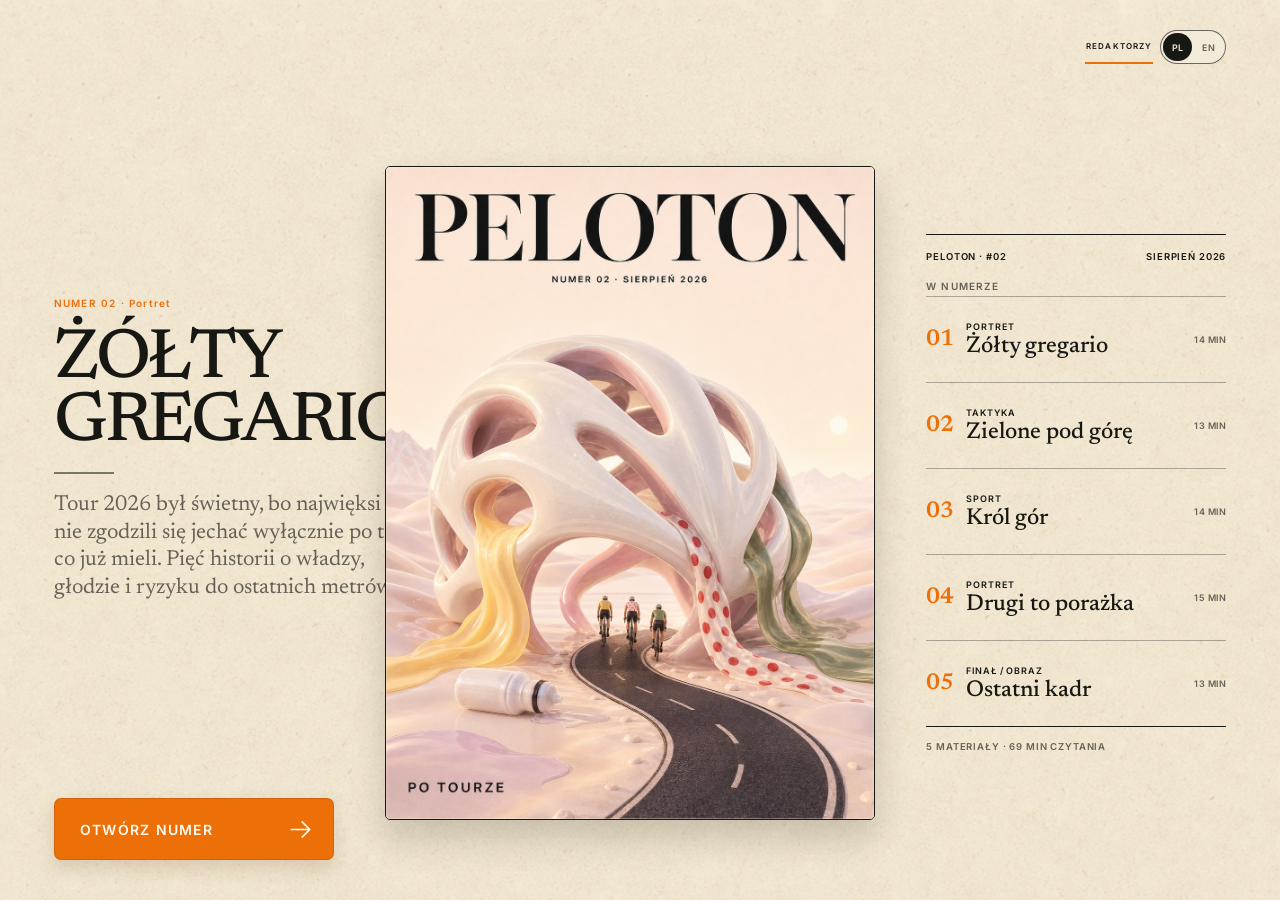
==== commit c1255ca1: "Deploy Peloton issue 03 preview" ====
--- a/peloton/index.html
+++ b/peloton/index.html
@@ -5,8 +5,8 @@
     <meta name="viewport" content="width=device-width, initial-scale=1.0, viewport-fit=cover" />
     <meta name="theme-color" content="#f4eddf" />
     <title>Peloton — Numer 02</title>
-    <script type="module" crossorigin src="/peloton/assets/index-Cl0UWYNE.js"></script>
-    <link rel="stylesheet" crossorigin href="/peloton/assets/index-DLD_eEm3.css">
+    <script type="module" crossorigin src="/peloton/assets/index-CY6bcDeQ.js"></script>
+    <link rel="stylesheet" crossorigin href="/peloton/assets/index-D7fcoTDt.css">
   </head>
   <body>
     <div id="root"></div>
--- a/peloton/assets/index-D7fcoTDt.css
+++ b/peloton/assets/index-D7fcoTDt.css
@@ -0,0 +1 @@
+@font-face{font-family:Newsreader;font-style:normal;font-display:swap;font-weight:400;src:url(/peloton/assets/newsreader-vietnamese-400-normal-DdKr49mV.woff2) format("woff2"),url(/peloton/assets/newsreader-vietnamese-400-normal-BekUZro8.woff) format("woff");unicode-range:U+0102-0103,U+0110-0111,U+0128-0129,U+0168-0169,U+01A0-01A1,U+01AF-01B0,U+0300-0301,U+0303-0304,U+0308-0309,U+0323,U+0329,U+1EA0-1EF9,U+20AB}@font-face{font-family:Newsreader;font-style:normal;font-display:swap;font-weight:400;src:url(/peloton/assets/newsreader-latin-ext-400-normal-svq1FPys.woff2) format("woff2"),url(/peloton/assets/newsreader-latin-ext-400-normal-DYA1XoQK.woff) format("woff");unicode-range:U+0100-02BA,U+02BD-02C5,U+02C7-02CC,U+02CE-02D7,U+02DD-02FF,U+0304,U+0308,U+0329,U+1D00-1DBF,U+1E00-1E9F,U+1EF2-1EFF,U+2020,U+20A0-20AB,U+20AD-20C0,U+2113,U+2C60-2C7F,U+A720-A7FF}@font-face{font-family:Newsreader;font-style:normal;font-display:swap;font-weight:400;src:url(/peloton/assets/newsreader-latin-400-normal-BFBkh4jY.woff2) format("woff2"),url(/peloton/assets/newsreader-latin-400-normal-gRTjlS2D.woff) format("woff");unicode-range:U+0000-00FF,U+0131,U+0152-0153,U+02BB-02BC,U+02C6,U+02DA,U+02DC,U+0304,U+0308,U+0329,U+2000-206F,U+20AC,U+2122,U+2191,U+2193,U+2212,U+2215,U+FEFF,U+FFFD}@font-face{font-family:Newsreader;font-style:normal;font-display:swap;font-weight:500;src:url(/peloton/assets/newsreader-vietnamese-500-normal-CL6a8tp2.woff2) format("woff2"),url(/peloton/assets/newsreader-vietnamese-500-normal-BEAbKU8A.woff) format("woff");unicode-range:U+0102-0103,U+0110-0111,U+0128-0129,U+0168-0169,U+01A0-01A1,U+01AF-01B0,U+0300-0301,U+0303-0304,U+0308-0309,U+0323,U+0329,U+1EA0-1EF9,U+20AB}@font-face{font-family:Newsreader;font-style:normal;font-display:swap;font-weight:500;src:url(/peloton/assets/newsreader-latin-ext-500-normal-BNHmvKvI.woff2) format("woff2"),url(/peloton/assets/newsreader-latin-ext-500-normal-CZruMFou.woff) format("woff");unicode-range:U+0100-02BA,U+02BD-02C5,U+02C7-02CC,U+02CE-02D7,U+02DD-02FF,U+0304,U+0308,U+0329,U+1D00-1DBF,U+1E00-1E9F,U+1EF2-1EFF,U+2020,U+20A0-20AB,U+20AD-20C0,U+2113,U+2C60-2C7F,U+A720-A7FF}@font-face{font-family:Newsreader;font-style:normal;font-display:swap;font-weight:500;src:url(/peloton/assets/newsreader-latin-500-normal-B66TYsaK.woff2) format("woff2"),url(/peloton/assets/newsreader-latin-500-normal-DFwuUcdu.woff) format("woff");unicode-range:U+0000-00FF,U+0131,U+0152-0153,U+02BB-02BC,U+02C6,U+02DA,U+02DC,U+0304,U+0308,U+0329,U+2000-206F,U+20AC,U+2122,U+2191,U+2193,U+2212,U+2215,U+FEFF,U+FFFD}@font-face{font-family:Newsreader;font-style:normal;font-display:swap;font-weight:600;src:url(/peloton/assets/newsreader-vietnamese-600-normal-CaH84vfx.woff2) format("woff2"),url(/peloton/assets/newsreader-vietnamese-600-normal-CVAR0otO.woff) format("woff");unicode-range:U+0102-0103,U+0110-0111,U+0128-0129,U+0168-0169,U+01A0-01A1,U+01AF-01B0,U+0300-0301,U+0303-0304,U+0308-0309,U+0323,U+0329,U+1EA0-1EF9,U+20AB}@font-face{font-family:Newsreader;font-style:normal;font-display:swap;font-weight:600;src:url(/peloton/assets/newsreader-latin-ext-600-normal-BXv5iMHi.woff2) format("woff2"),url(/peloton/assets/newsreader-latin-ext-600-normal-BrbfzHZ5.woff) format("woff");unicode-range:U+0100-02BA,U+02BD-02C5,U+02C7-02CC,U+02CE-02D7,U+02DD-02FF,U+0304,U+0308,U+0329,U+1D00-1DBF,U+1E00-1E9F,U+1EF2-1EFF,U+2020,U+20A0-20AB,U+20AD-20C0,U+2113,U+2C60-2C7F,U+A720-A7FF}@font-face{font-family:Newsreader;font-style:normal;font-display:swap;font-weight:600;src:url(/peloton/assets/newsreader-latin-600-normal-30OJ_TG_.woff2) format("woff2"),url(/peloton/assets/newsreader-latin-600-normal-DUnT2r2g.woff) format("woff");unicode-range:U+0000-00FF,U+0131,U+0152-0153,U+02BB-02BC,U+02C6,U+02DA,U+02DC,U+0304,U+0308,U+0329,U+2000-206F,U+20AC,U+2122,U+2191,U+2193,U+2212,U+2215,U+FEFF,U+FFFD}@font-face{font-family:Inter;font-style:normal;font-display:swap;font-weight:400;src:url(/peloton/assets/inter-cyrillic-ext-400-normal-BQZuk6qB.woff2) format("woff2"),url(/peloton/assets/inter-cyrillic-ext-400-normal-DQukG94-.woff) format("woff");unicode-range:U+0460-052F,U+1C80-1C8A,U+20B4,U+2DE0-2DFF,U+A640-A69F,U+FE2E-FE2F}@font-face{font-family:Inter;font-style:normal;font-display:swap;font-weight:400;src:url(/peloton/assets/inter-cyrillic-400-normal-obahsSVq.woff2) format("woff2"),url(/peloton/assets/inter-cyrillic-400-normal-HOLc17fK.woff) format("woff");unicode-range:U+0301,U+0400-045F,U+0490-0491,U+04B0-04B1,U+2116}@font-face{font-family:Inter;font-style:normal;font-display:swap;font-weight:400;src:url(/peloton/assets/inter-greek-ext-400-normal-DGGRlc-M.woff2) format("woff2"),url(/peloton/assets/inter-greek-ext-400-normal-KugGGMne.woff) format("woff");unicode-range:U+1F00-1FFF}@font-face{font-family:Inter;font-style:normal;font-display:swap;font-weight:400;src:url(/peloton/assets/inter-greek-400-normal-B4URO6DV.woff2) format("woff2"),url(/peloton/assets/inter-greek-400-normal-q2sYcFCs.woff) format("woff");unicode-range:U+0370-0377,U+037A-037F,U+0384-038A,U+038C,U+038E-03A1,U+03A3-03FF}@font-face{font-family:Inter;font-style:normal;font-display:swap;font-weight:400;src:url(/peloton/assets/inter-vietnamese-400-normal-DMkecbls.woff2) format("woff2"),url(/peloton/assets/inter-vietnamese-400-normal-Bbgyi5SW.woff) format("woff");unicode-range:U+0102-0103,U+0110-0111,U+0128-0129,U+0168-0169,U+01A0-01A1,U+01AF-01B0,U+0300-0301,U+0303-0304,U+0308-0309,U+0323,U+0329,U+1EA0-1EF9,U+20AB}@font-face{font-family:Inter;font-style:normal;font-display:swap;font-weight:400;src:url(/peloton/assets/inter-latin-ext-400-normal-C1nco2VV.woff2) format("woff2"),url(/peloton/assets/inter-latin-ext-400-normal-77YHD8bZ.woff) format("woff");unicode-range:U+0100-02BA,U+02BD-02C5,U+02C7-02CC,U+02CE-02D7,U+02DD-02FF,U+0304,U+0308,U+0329,U+1D00-1DBF,U+1E00-1E9F,U+1EF2-1EFF,U+2020,U+20A0-20AB,U+20AD-20C0,U+2113,U+2C60-2C7F,U+A720-A7FF}@font-face{font-family:Inter;font-style:normal;font-display:swap;font-weight:400;src:url(/peloton/assets/inter-latin-400-normal-C38fXH4l.woff2) format("woff2"),url(/peloton/assets/inter-latin-400-normal-CyCys3Eg.woff) format("woff");unicode-range:U+0000-00FF,U+0131,U+0152-0153,U+02BB-02BC,U+02C6,U+02DA,U+02DC,U+0304,U+0308,U+0329,U+2000-206F,U+20AC,U+2122,U+2191,U+2193,U+2212,U+2215,U+FEFF,U+FFFD}@font-face{font-family:Inter;font-style:normal;font-display:swap;font-weight:500;src:url(/peloton/assets/inter-cyrillic-ext-500-normal-B0yAr1jD.woff2) format("woff2"),url(/peloton/assets/inter-cyrillic-ext-500-normal-BmqWE9Dz.woff) format("woff");unicode-range:U+0460-052F,U+1C80-1C8A,U+20B4,U+2DE0-2DFF,U+A640-A69F,U+FE2E-FE2F}@font-face{font-family:Inter;font-style:normal;font-display:swap;font-weight:500;src:url(/peloton/assets/inter-cyrillic-500-normal-BasfLYem.woff2) format("woff2"),url(/peloton/assets/inter-cyrillic-500-normal-CxZf_p3X.woff) format("woff");unicode-range:U+0301,U+0400-045F,U+0490-0491,U+04B0-04B1,U+2116}@font-face{font-family:Inter;font-style:normal;font-display:swap;font-weight:500;src:url(/peloton/assets/inter-greek-ext-500-normal-C4iEst2y.woff2) format("woff2"),url(/peloton/assets/inter-greek-ext-500-normal-2j5mBUwD.woff) format("woff");unicode-range:U+1F00-1FFF}@font-face{font-family:Inter;font-style:normal;font-display:swap;font-weight:500;src:url(/peloton/assets/inter-greek-500-normal-BIZE56-Y.woff2) format("woff2"),url(/peloton/assets/inter-greek-500-normal-Xzm54t5V.woff) format("woff");unicode-range:U+0370-0377,U+037A-037F,U+0384-038A,U+038C,U+038E-03A1,U+03A3-03FF}@font-face{font-family:Inter;font-style:normal;font-display:swap;font-weight:500;src:url(/peloton/assets/inter-vietnamese-500-normal-DOriooB6.woff2) format("woff2"),url(/peloton/assets/inter-vietnamese-500-normal-mJboJaSs.woff) format("woff");unicode-range:U+0102-0103,U+0110-0111,U+0128-0129,U+0168-0169,U+01A0-01A1,U+01AF-01B0,U+0300-0301,U+0303-0304,U+0308-0309,U+0323,U+0329,U+1EA0-1EF9,U+20AB}@font-face{font-family:Inter;font-style:normal;font-display:swap;font-weight:500;src:url(/peloton/assets/inter-latin-ext-500-normal-CV4jyFjo.woff2) format("woff2"),url(/peloton/assets/inter-latin-ext-500-normal-BxGbmqWO.woff) format("woff");unicode-range:U+0100-02BA,U+02BD-02C5,U+02C7-02CC,U+02CE-02D7,U+02DD-02FF,U+0304,U+0308,U+0329,U+1D00-1DBF,U+1E00-1E9F,U+1EF2-1EFF,U+2020,U+20A0-20AB,U+20AD-20C0,U+2113,U+2C60-2C7F,U+A720-A7FF}@font-face{font-family:Inter;font-style:normal;font-display:swap;font-weight:500;src:url(/peloton/assets/inter-latin-500-normal-Cerq10X2.woff2) format("woff2"),url(/peloton/assets/inter-latin-500-normal-BL9OpVg8.woff) format("woff");unicode-range:U+0000-00FF,U+0131,U+0152-0153,U+02BB-02BC,U+02C6,U+02DA,U+02DC,U+0304,U+0308,U+0329,U+2000-206F,U+20AC,U+2122,U+2191,U+2193,U+2212,U+2215,U+FEFF,U+FFFD}@font-face{font-family:Inter;font-style:normal;font-display:swap;font-weight:600;src:url(/peloton/assets/inter-cyrillic-ext-600-normal-Dfes3d0z.woff2) format("woff2"),url(/peloton/assets/inter-cyrillic-ext-600-normal-Bcila6Z-.woff) format("woff");unicode-range:U+0460-052F,U+1C80-1C8A,U+20B4,U+2DE0-2DFF,U+A640-A69F,U+FE2E-FE2F}@font-face{font-family:Inter;font-style:normal;font-display:swap;font-weight:600;src:url(/peloton/assets/inter-cyrillic-600-normal-CWCymEST.woff2) format("woff2"),url(/peloton/assets/inter-cyrillic-600-normal-4D_pXhcN.woff) format("woff");unicode-range:U+0301,U+0400-045F,U+0490-0491,U+04B0-04B1,U+2116}@font-face{font-family:Inter;font-style:normal;font-display:swap;font-weight:600;src:url(/peloton/assets/inter-greek-ext-600-normal-DRtmH8MT.woff2) format("woff2"),url(/peloton/assets/inter-greek-ext-600-normal-B8X0CLgF.woff) format("woff");unicode-range:U+1F00-1FFF}@font-face{font-family:Inter;font-style:normal;font-display:swap;font-weight:600;src:url(/peloton/assets/inter-greek-600-normal-plRanbMR.woff2) format("woff2"),url(/peloton/assets/inter-greek-600-normal-BZpKdvQh.woff) format("woff");unicode-range:U+0370-0377,U+037A-037F,U+0384-038A,U+038C,U+038E-03A1,U+03A3-03FF}@font-face{font-family:Inter;font-style:normal;font-display:swap;font-weight:600;src:url(/peloton/assets/inter-vietnamese-600-normal-Cc8MFFhd.woff2) format("woff2"),url(/peloton/assets/inter-vietnamese-600-normal-BuLX-rYi.woff) format("woff");unicode-range:U+0102-0103,U+0110-0111,U+0128-0129,U+0168-0169,U+01A0-01A1,U+01AF-01B0,U+0300-0301,U+0303-0304,U+0308-0309,U+0323,U+0329,U+1EA0-1EF9,U+20AB}@font-face{font-family:Inter;font-style:normal;font-display:swap;font-weight:600;src:url(/peloton/assets/inter-latin-ext-600-normal-D2bJ5OIk.woff2) format("woff2"),url(/peloton/assets/inter-latin-ext-600-normal-CIVaiw4L.woff) format("woff");unicode-range:U+0100-02BA,U+02BD-02C5,U+02C7-02CC,U+02CE-02D7,U+02DD-02FF,U+0304,U+0308,U+0329,U+1D00-1DBF,U+1E00-1E9F,U+1EF2-1EFF,U+2020,U+20A0-20AB,U+20AD-20C0,U+2113,U+2C60-2C7F,U+A720-A7FF}@font-face{font-family:Inter;font-style:normal;font-display:swap;font-weight:600;src:url(/peloton/assets/inter-latin-600-normal-LgqL8muc.woff2) format("woff2"),url(/peloton/assets/inter-latin-600-normal-CiBQ2DWP.woff) format("woff");unicode-range:U+0000-00FF,U+0131,U+0152-0153,U+02BB-02BC,U+02C6,U+02DA,U+02DC,U+0304,U+0308,U+0329,U+2000-206F,U+20AC,U+2122,U+2191,U+2193,U+2212,U+2215,U+FEFF,U+FFFD}:root{color:#171713;background:#2a2924;font-family:Inter,system-ui,sans-serif;font-synthesis:none;--paper: #f4eddf;--ink: #171713;--muted-ink: #666157;--line: #8a816e;--orange: #ed6f08;--olive: #777860}*{box-sizing:border-box}html,body{margin:0;min-width:320px;min-height:100%;overflow:hidden;-webkit-font-smoothing:antialiased;text-rendering:optimizeLegibility}button,a{-webkit-tap-highlight-color:transparent}button{color:inherit;font:inherit}button:focus-visible{outline:3px solid #315f8c;outline-offset:3px}.prototype-stage{min-height:100dvh;display:grid;place-items:center;background:var(--paper)}.mobile-prototype{width:100vw;height:100dvh;margin-inline:auto;overflow:hidden;position:relative;isolation:isolate;background-color:var(--paper);background-image:url(/peloton/assets/paper-texture.png);background-size:cover;box-shadow:none}.cover-screen,.contents-screen,.story-screen,.editorial-screen{position:absolute;top:0;right:0;bottom:0;left:0}.cover-screen{overflow-x:hidden;overflow-y:auto;overscroll-behavior-y:contain;-webkit-overflow-scrolling:touch;scrollbar-color:rgb(23 23 19 / .35) transparent;scrollbar-width:thin}.cover-screen__current{width:100%;min-height:100dvh;display:grid;grid-template-rows:auto minmax(0,1fr) auto auto;gap:clamp(12px,2.1dvh,18px);padding:clamp(24px,4.1dvh,34px) 28px clamp(24px,4dvh,34px)}.cover-screen::-webkit-scrollbar{width:7px}.cover-screen::-webkit-scrollbar-thumb{border-radius:99px;background:#17171347}.masthead{min-height:79px;display:grid;grid-template-columns:minmax(0,1fr) auto;align-items:flex-start;column-gap:8px;position:relative}.masthead__wordmark{width:min(216px,100%);min-width:0;padding-bottom:9px;border-bottom:1px solid var(--ink);font-family:Newsreader,Georgia,serif;font-size:clamp(29px,calc(12.85vw - 12.12px),45px);font-weight:500;line-height:.94;letter-spacing:-.055em;white-space:nowrap}.masthead--wordmark-in-artwork .masthead__wordmark{visibility:hidden}.masthead__actions{display:flex;align-items:center;gap:7px;flex:none}.masthead__editors{min-height:34px;display:inline-flex;align-items:center;position:static;padding:0 1px;border:0;border-bottom:2px solid var(--orange);background:transparent;color:var(--ink);cursor:pointer;font-size:8px;font-weight:700;letter-spacing:.14em;line-height:1;text-transform:uppercase;transition:color .16s ease,border-color .16s ease}.masthead__editors:hover{color:var(--orange)}.language-switch{height:34px;display:inline-flex;align-items:center;gap:2px;padding:2px;border:1px solid rgb(23 23 19 / .62);border-radius:999px;background:#f4eddfb3}.language-switch button{min-width:29px;height:28px;padding:0 7px;border:0;border-radius:999px;background:transparent;color:var(--muted-ink);cursor:pointer;font-size:9px;font-weight:700;letter-spacing:.08em;transition:background-color .16s ease,color .16s ease}.language-switch button[aria-pressed=true]{background:var(--ink);color:var(--paper)}.language-switch button:hover:not([aria-pressed=true]){background:#17171312;color:var(--ink)}.language-switch--compact{height:30px}.language-switch--compact button{min-width:27px;height:24px;padding-inline:6px;font-size:8px}.icon-button{width:44px;height:44px;display:inline-grid;place-items:center;padding:0;border:0;border-radius:50%;background:transparent;cursor:pointer;transition:background-color .16s ease,transform .16s ease}.icon-button:hover{background:#17171312}.icon-button:active{transform:scale(.95)}.issue-cover{width:100%;height:100%;max-height:522px;align-self:start;min-height:0;display:block;position:relative;padding:0;overflow:hidden;border:1.5px solid var(--ink);border-radius:5px;background:#eee5d4;box-shadow:0 13px 22px #29231a38;cursor:pointer;transform-style:preserve-3d;perspective:1200px}.issue-cover:before,.issue-cover:after{content:"";position:absolute;pointer-events:none}.issue-cover:before{width:52%;height:170%;top:-35%;left:-66%;z-index:2;background:linear-gradient(90deg,transparent 0%,rgb(255 249 233 / .02) 27%,rgb(255 249 233 / .2) 50%,rgb(255 249 233 / .03) 73%,transparent 100%);filter:blur(1px);mix-blend-mode:soft-light;opacity:0;transform:translate(0) rotate(10deg);animation:cover-paper-sheen 12s ease-in-out 1.8s infinite}.issue-cover:after{top:0;right:0;bottom:0;left:0;z-index:4;border:1px solid rgb(255 255 255 / .18);border-radius:inherit}.issue-cover picture{width:100%;height:100%;display:block}.issue-cover img{width:100%;height:100%;display:block;object-fit:cover;object-position:50% 48%}.issue-cover__art{transform-origin:54% 44%;backface-visibility:hidden;will-change:transform;animation:cover-art-drift 14s ease-in-out infinite}.issue-cover--complete-art{height:auto;aspect-ratio:3 / 4;align-self:center}.issue-cover--complete-art img{object-position:center}.issue-cover__title{position:absolute;top:52px;left:50%;z-index:3;transform:translate(-50%);color:var(--paper);font-family:Newsreader,Georgia,serif;font-size:clamp(41px,11vw,54px);font-weight:600;line-height:.82;letter-spacing:-.055em;white-space:nowrap;text-shadow:0 2px 6px rgb(0 0 0 / .62);pointer-events:none}@keyframes cover-art-drift{0%,to{transform:scale(1.008) translateZ(0)}50%{transform:scale(1.024) translate3d(-.22%,-.36%,0)}}@keyframes cover-paper-sheen{0%,28%{transform:translateZ(0) rotate(10deg);opacity:0}36%{opacity:.42}54%{transform:translate3d(350%,0,0) rotate(10deg);opacity:0}to{transform:translate3d(350%,0,0) rotate(10deg);opacity:0}}.issue-cover__number,.issue-cover__date{position:absolute;top:21px;z-index:3;font-family:Inter,sans-serif;font-size:13px;font-weight:600;letter-spacing:.035em;text-shadow:0 1px 0 rgb(244 237 223 / .78)}.issue-cover__number{left:20px;text-shadow:0 0 3px var(--paper),0 1px 0 var(--paper)}.issue-cover__date{right:20px;color:var(--paper);text-shadow:0 1px 2px rgb(0 0 0 / .72)}.issue-heading{display:grid;justify-items:center;gap:8px}.issue-heading__eyebrow,.issue-heading__dek,.cover-notes,.contents-heading-block__dek{display:none}.issue-heading h1{margin:0;font-family:Newsreader,Georgia,serif;font-size:clamp(36px,9.8vw,38px);font-weight:500;line-height:.95;letter-spacing:-.045em;text-transform:uppercase;white-space:nowrap}.issue-heading__rule{width:40px;height:2px;display:block;background:var(--olive)}.primary-action{min-height:52px;display:flex;align-items:center;justify-content:space-between;padding:0 19px 0 25px;border:1px solid rgb(125 67 17 / .25);border-radius:7px;background:var(--orange);color:#fffaf0;box-shadow:0 8px 18px #67360f2b;cursor:pointer;font-size:14px;font-weight:600;letter-spacing:.09em;transition:background-color .18s ease,transform .18s ease,box-shadow .18s ease}.primary-action:hover{background:#dc6305;box-shadow:0 10px 24px #67360f38}.primary-action:active{transform:translateY(1px)}.upcoming-issue{width:100%;min-height:100dvh;display:grid;align-content:center;gap:28px;position:relative;isolation:isolate;overflow:hidden;padding:52px 28px 64px;border-top:1px solid rgb(23 23 19 / .58)}.upcoming-issue__ghost{position:absolute;top:10px;right:-.03em;z-index:-1;color:#17171309;font-family:Newsreader,Georgia,serif;font-size:clamp(190px,66vw,290px);font-weight:500;line-height:.8;letter-spacing:-.09em;pointer-events:none}.upcoming-issue__copy,.upcoming-issue__figure{position:relative;z-index:1}.upcoming-issue__topline,.upcoming-issue__folio,.upcoming-issue__figure figcaption{display:flex;align-items:center;justify-content:space-between;gap:16px;font-size:9px;font-weight:650;letter-spacing:.12em;text-transform:uppercase}.upcoming-issue__topline{padding:10px 0;border-top:1px solid var(--ink);border-bottom:1px solid rgb(23 23 19 / .32)}.upcoming-issue__topline span:last-child{color:var(--orange)}.upcoming-issue__folio{margin:26px 0 0;color:var(--muted-ink)}.upcoming-issue h2{max-width:9ch;margin:12px 0 0;font-family:Newsreader,Georgia,serif;font-size:clamp(48px,14vw,62px);font-weight:500;line-height:.86;letter-spacing:-.052em;text-transform:uppercase;text-wrap:balance}.upcoming-issue__rule{width:52px;height:2px;display:block;margin-top:22px;background:var(--orange)}.upcoming-issue__dek{max-width:34ch;margin:18px 0 0;color:#302f2a;font-family:Newsreader,Georgia,serif;font-size:20px;line-height:1.32}.upcoming-issue__artist{margin:22px 0 0;color:var(--muted-ink);font-size:9px;font-weight:650;letter-spacing:.11em}.upcoming-issue__figure{width:100%;margin:0}.upcoming-issue__cover{width:100%;aspect-ratio:3 / 4;position:relative;overflow:hidden;border:1.5px solid var(--ink);border-radius:3px;background:#f4dfd8;box-shadow:0 18px 34px #29231a36}.upcoming-issue__cover picture{width:100%;height:100%;display:block}.upcoming-issue__cover img{width:100%;height:100%;display:block;object-fit:cover}.library-issue__cover-button{width:100%;display:block;padding:0;border:0;background:transparent;cursor:pointer}.library-issue__masthead,.library-issue__number,.library-issue__date{position:absolute;z-index:2;pointer-events:none}.library-issue__masthead{top:8%;left:50%;transform:translate(-50%);color:var(--paper);font-family:Newsreader,Georgia,serif;font-size:clamp(38px,10vw,58px);font-weight:600;line-height:.85;letter-spacing:-.055em;text-shadow:0 2px 6px rgb(0 0 0 / .62)}.library-issue__number,.library-issue__date{top:3.2%;font-size:10px;font-weight:700;letter-spacing:.06em;text-shadow:0 0 3px var(--paper),0 1px 0 var(--paper)}.library-issue__number{left:5%}.library-issue__date{right:5%}.library-issue__action{width:min(100%,360px);min-height:50px;display:flex;align-items:center;justify-content:space-between;gap:18px;margin-top:25px;padding:0 17px 0 20px;border:1px solid var(--ink);background:transparent;cursor:pointer;font-size:10px;font-weight:700;letter-spacing:.1em;transition:background-color .17s ease,color .17s ease}.library-issue__action:hover{background:var(--ink);color:var(--paper)}.upcoming-issue__figure figcaption{padding-top:12px;color:var(--muted-ink)}.publisher-apps{width:100%;position:relative;padding:48px 28px 54px;border-top:1px solid rgb(23 23 19 / .58)}.publisher-apps__header{display:grid;gap:13px;padding-bottom:28px;border-bottom:1px solid var(--ink)}.publisher-apps__kicker{margin:0 0 10px;color:var(--orange);font-size:9px;font-weight:700;letter-spacing:.14em}.publisher-apps h2{max-width:10ch;margin:0;font-family:Newsreader,Georgia,serif;font-size:clamp(42px,12vw,54px);font-weight:500;line-height:.9;letter-spacing:-.05em;text-wrap:balance}.publisher-apps__dek{max-width:34ch;margin:0;color:#34332e;font-family:Newsreader,Georgia,serif;font-size:19px;line-height:1.34}.publisher-apps__list{margin:0;padding:0;list-style:none}.publisher-apps__item{min-width:0;border-bottom:1px solid rgb(23 23 19 / .32)}.publisher-apps__item a{min-height:112px;display:grid;grid-template-columns:21px 48px minmax(0,1fr);grid-template-areas:"number icon copy" ". . store";align-items:start;gap:10px 13px;padding:18px 0;color:inherit;text-decoration:none}.publisher-apps__item a:focus-visible{outline:3px solid #315f8c;outline-offset:4px}.publisher-apps__number{grid-area:number;padding-top:2px;color:var(--orange);font-family:Newsreader,Georgia,serif;font-size:17px;font-weight:600}.publisher-apps__item img{grid-area:icon;width:48px;height:48px;display:block;border:1px solid rgb(23 23 19 / .28);border-radius:11px;filter:saturate(.72) contrast(.94);transition:filter .18s ease,transform .18s ease}.publisher-apps__copy{min-width:0;grid-area:copy;display:grid;gap:4px}.publisher-apps__copy small,.publisher-apps__store,.publisher-apps__folio{font-size:8.5px;font-weight:700;letter-spacing:.11em}.publisher-apps__copy small{color:var(--muted-ink)}.publisher-apps__copy strong{font-family:Newsreader,Georgia,serif;font-size:22px;font-weight:600;line-height:1;letter-spacing:-.02em;transition:color .18s ease}.publisher-apps__copy>span{max-width:33ch;color:#444138;font-size:12px;line-height:1.45}.publisher-apps__store{grid-area:store;display:inline-flex;align-items:center;gap:5px;color:var(--ink)}.publisher-apps__store svg{color:var(--orange);transition:transform .18s ease}.publisher-apps__item a:hover .publisher-apps__copy strong{color:#a74600}.publisher-apps__item a:hover img{filter:saturate(.96) contrast(1);transform:translateY(-1px)}.publisher-apps__item a:hover .publisher-apps__store svg{transform:translate(2px,-2px)}.publisher-apps__folio{display:flex;align-items:center;justify-content:space-between;gap:20px;padding-top:16px;color:var(--muted-ink)}.reader-bar{height:54px;display:grid;grid-template-columns:44px 1fr auto;align-items:center;border-bottom:1px solid rgb(23 23 19 / .72)}.reader-bar__brand{justify-self:center;font-family:Newsreader,Georgia,serif;font-size:22px;font-weight:600;letter-spacing:-.025em}.reader-bar__issue{font-size:11px;font-weight:600;letter-spacing:.08em}.reader-bar__tools{display:flex;align-items:center;justify-content:flex-end;gap:8px}.contents-screen{display:grid;grid-template-rows:54px minmax(0,1fr) 52px;gap:16px;padding:18px 24px 24px;overflow:hidden}.contents-sheet{min-height:0;display:flex;flex-direction:column;overflow:hidden;padding:18px 18px 14px;border:1px solid rgb(23 23 19 / .86);border-radius:3px;background:#f4eddfb3;box-shadow:0 8px 18px #29231a1a}.contents-meta{display:flex;align-items:center;justify-content:space-between;margin-bottom:15px;font-size:10px;font-weight:600;line-height:14px;letter-spacing:.09em}.contents-heading-block h1{margin:0;outline:none;font-family:Newsreader,Georgia,serif;font-size:45px;font-weight:500;line-height:.94;letter-spacing:-.04em}.contents-accent{width:42px;height:2px;display:block;margin-top:12px;background:var(--orange)}.story-list{flex:1;min-height:0;display:grid;grid-template-rows:repeat(var(--story-count, 4),minmax(0,1fr));margin:18px 0 0;padding:0;list-style:none;border-top:1px solid var(--ink)}.story-list li{min-height:0;border-bottom:1px solid rgb(23 23 19 / .34)}.story-list button{width:100%;height:100%;min-height:0;display:grid;grid-template-columns:26px minmax(0,1fr) 90px 16px;align-items:center;gap:8px;padding:12px 0;border:0;background:transparent;text-align:left;cursor:pointer;transition:background-color .16s ease,opacity .16s ease}.story-list button:hover{background:#17171309}.story-list button:active{opacity:.82}.story-list__number{align-self:start;padding-top:2px;color:var(--orange);font-family:Newsreader,Georgia,serif;font-size:23px;font-weight:600;line-height:1;letter-spacing:-.03em}.story-list__time{display:flex;align-items:center;gap:4px;color:var(--muted-ink);font-size:9.5px;font-weight:500;line-height:12px;letter-spacing:.04em;text-transform:uppercase}.story-list__copy{min-width:0;display:grid;align-content:center;gap:0}.story-list__copy small{font-size:9.5px;font-weight:600;line-height:12px;letter-spacing:.1em;text-transform:uppercase}.story-list__copy strong{margin-top:5px;font-family:Newsreader,Georgia,serif;font-size:23px;font-weight:500;line-height:.98;letter-spacing:-.025em;text-wrap:balance}.story-list__description{margin-top:7px;color:var(--muted-ink);font-size:10.5px;line-height:14px}.story-list__time{margin-top:7px}.story-list__thumb{width:90px;height:112px;align-self:center;display:block;position:relative;overflow:hidden;border:1px solid rgb(23 23 19 / .62);border-radius:2px;background:#d8cdb9}.story-list__thumb img{position:absolute;top:0;left:0;width:100%;height:300%;display:block;object-fit:cover;object-position:center;transition:transform .22s ease}.story-list__thumb--standalone img{width:100%;height:100%;object-fit:cover;transform:none}.story-list li:nth-child(2) .story-list__thumb--triptych img{transform:translateY(-33.333%)}.story-list li:nth-child(3) .story-list__thumb--triptych img{transform:translateY(-66.666%)}.story-list li:nth-child(1) button:hover .story-list__thumb--triptych img{transform:scale(1.02)}.story-list li:nth-child(2) button:hover .story-list__thumb--triptych img{transform:translateY(-33.333%) scale(1.02)}.story-list li:nth-child(3) button:hover .story-list__thumb--triptych img{transform:translateY(-66.666%) scale(1.02)}.story-list button:hover .story-list__thumb--standalone img{transform:scale(1.025)}.story-list__arrow{transition:transform .16s ease}.story-list button:hover .story-list__arrow{transform:translate(3px)}.contents-folio{min-height:28px;display:flex;align-items:flex-end;justify-content:space-between;padding-top:10px;border-top:1px solid rgb(23 23 19 / .28);color:var(--muted-ink);font-size:9.5px;font-weight:600;letter-spacing:.08em}.contents-action{width:100%}.story-screen{overflow-x:clip;overflow-y:auto;overscroll-behavior:contain;scrollbar-width:none}.story-screen::-webkit-scrollbar{display:none}.story-toolbar{height:70px;display:grid;position:sticky;top:0;z-index:5;grid-template-columns:44px 1fr auto;align-items:center;padding:0 12px;border-bottom:1px solid rgb(23 23 19 / .72);background:#f4eddff5;-webkit-backdrop-filter:blur(10px);backdrop-filter:blur(10px)}.story-toolbar__identity{display:grid;justify-items:center;gap:2px}.story-toolbar__identity>span{font-family:Newsreader,Georgia,serif;font-size:19px;font-weight:600;line-height:1;letter-spacing:-.025em}.story-toolbar__identity small{font-size:9px;font-weight:600;line-height:11px;letter-spacing:.1em}.story-toolbar__actions{display:flex;align-items:center;gap:1px}.story-toolbar__actions .language-switch{margin-right:3px}.story-progress{position:sticky;top:69px;z-index:3;height:2px;background:#1717131f}.story-progress span{height:100%;display:block;background:var(--orange);transition:width .12s linear}.share-notice-wrap{position:fixed;top:82px;left:50%;z-index:8;width:min(350px,calc(100vw - 40px));transform:translate(-50%);pointer-events:none}.share-notice{width:max-content;max-width:100%;margin:0 auto;padding:10px 14px;border:1px solid rgb(244 237 223 / .22);border-radius:999px;background:var(--ink);color:var(--paper);box-shadow:0 8px 20px #0003;font-size:12px;font-weight:600;letter-spacing:.02em}.article-opening{min-width:0;padding:30px 24px 27px}.article-opening__meta{display:flex;align-items:center;justify-content:space-between;margin-bottom:17px;font-size:10.5px;font-weight:600;line-height:14px;letter-spacing:.1em;text-transform:uppercase}.article-opening h1{max-width:100%;margin:0;outline:none;font-family:Newsreader,Georgia,serif;font-size:74px;font-weight:500;line-height:.82;letter-spacing:-.045em;text-transform:uppercase}.article-opening h1 span{display:block}.article-opening--zolty-gregario h1{font-size:clamp(58px,17vw,66px)}.article-opening__rule{width:44px;height:2px;display:block;margin:20px 0;background:var(--olive)}.article-opening__lead{max-width:340px;margin:0;font-family:Newsreader,Georgia,serif;font-size:20.5px;line-height:1.32}.article-opening__byline{margin:17px 0 0;font-size:10px;font-weight:600;line-height:14px;letter-spacing:.07em}.article-hero{margin:0}.article-hero>picture{min-height:0;display:block;overflow:hidden}.article-hero>picture>img{width:100%;height:min(610px,156vw);display:block;object-fit:cover;border-top:1px solid var(--ink);border-bottom:1px solid var(--ink)}.article-hero--landscape>picture>img{height:auto;aspect-ratio:3 / 2;object-fit:cover}.article-hero figcaption{display:grid;gap:4px;padding:11px 24px 22px;border-bottom:1px solid rgb(23 23 19 / .34);color:var(--muted-ink);font-size:11px;line-height:1.45}.article-hero figcaption small{font-size:9px;font-weight:600;letter-spacing:.08em}.story-body{padding:40px 26px 70px}.story-section{margin:0 0 46px}.story-section__label{margin:0 0 10px;color:var(--orange);font-family:Inter,sans-serif;font-size:9.5px;font-weight:600;letter-spacing:.12em;text-transform:uppercase}.story-section h2{margin:0 0 22px;font-family:Newsreader,Georgia,serif;font-size:35px;font-weight:500;line-height:1;letter-spacing:-.035em;text-wrap:balance}.story-section p:not(.story-section__label){margin:0 0 24px;font-family:Newsreader,Georgia,serif;font-size:19px;line-height:1.58}.story-section p:last-child{margin-bottom:0}.story-section--forecast{margin-top:8px;padding:28px 0 30px 20px;border-top:1px solid var(--ink);border-bottom:1px solid var(--ink);border-left:3px solid var(--orange)}.story-section--forecast .story-section__label{color:var(--ink)}.story-body__dropcap:first-letter{float:left;margin:6px 8px 0 0;color:var(--orange);font-family:Newsreader,Georgia,serif;font-size:66px;font-weight:500;line-height:.68}.story-thesis{margin:38px -6px 36px;padding:25px 6px 22px;border-top:1px solid var(--ink);border-bottom:1px solid var(--ink)}.story-thesis>span{display:block;margin-bottom:12px;color:var(--orange);font-size:8.5px;font-weight:700;letter-spacing:.13em}.story-thesis p{margin:0;font-family:Newsreader,Georgia,serif;font-size:31px;font-weight:500;line-height:1.05;letter-spacing:-.035em}.story-media{position:relative;margin:39px -26px 46px}.story-media picture{display:block;overflow:hidden;background:#d8cdb9}.story-media img{width:100%;display:block;object-fit:cover;aspect-ratio:3 / 2;border-top:1px solid var(--ink);border-bottom:1px solid var(--ink)}.story-media--wide img{aspect-ratio:16 / 9}.story-media--portrait,.story-media--square{width:86%;margin-inline:auto}.story-media--portrait img{aspect-ratio:4 / 5;border:1px solid var(--ink)}.story-media--square img{aspect-ratio:1;border:1px solid var(--ink)}.story-media--documentary picture{padding:clamp(7px,1vw,11px);border:1px solid rgb(23 23 19 / .5);background:var(--paper)}.story-media--documentary img{border:0;filter:saturate(.82) contrast(1.04) sepia(.06)}.story-media figcaption{display:grid;gap:4px;padding:10px 26px 0;color:var(--muted-ink);font-size:11px;line-height:1.4}.story-media figcaption small{font-size:8.5px;font-weight:600;letter-spacing:.08em}.story-media figcaption a{color:inherit;text-decoration-color:#17171361;text-decoration-thickness:1px;text-underline-offset:3px}.story-media figcaption a:hover{color:var(--ink);text-decoration-color:currentColor}.story-media__folio{position:absolute;top:10px;right:10px;padding:5px 7px 4px;border:1px solid rgb(23 23 19 / .58);background:#f4eddfe6;font-size:8px;font-weight:700;letter-spacing:.1em}.editorial-debate{margin:46px -26px 54px;padding:27px 26px 31px;border-top:5px solid var(--orange);background:var(--ink);color:var(--paper)}.editorial-debate__masthead{display:flex;align-items:center;justify-content:space-between;gap:16px;padding-bottom:13px;border-bottom:1px solid rgb(244 237 223 / .35);color:var(--orange);font-size:9px;font-weight:700;letter-spacing:.13em;text-transform:uppercase}.editorial-debate h2{max-width:760px;margin:27px 0 31px;font-family:Newsreader,Georgia,serif;font-size:34px;font-weight:500;line-height:1.02;letter-spacing:-.035em;text-wrap:balance}.editorial-debate__positions{display:grid;border-top:1px solid rgb(244 237 223 / .35)}.editorial-debate__positions section{padding:22px 0 23px;border-bottom:1px solid rgb(244 237 223 / .35)}.editorial-debate__positions section>p{margin:0 0 10px;color:var(--orange);font-size:9px;font-weight:700;letter-spacing:.12em;text-transform:uppercase}.editorial-debate__positions strong{display:block;margin-bottom:9px;font-family:Newsreader,Georgia,serif;font-size:23px;font-weight:500;line-height:1.08}.editorial-debate__positions section>span{display:block;color:#f4eddfc7;font-family:Newsreader,Georgia,serif;font-size:16px;line-height:1.45}.editorial-debate__verdict{margin-top:28px;padding-left:17px;border-left:3px solid var(--orange)}.editorial-debate__verdict>span{color:var(--orange);font-size:8.5px;font-weight:700;letter-spacing:.12em}.editorial-debate__verdict p{margin:8px 0 0;font-family:Newsreader,Georgia,serif;font-size:18px;line-height:1.4}.source-notes{margin:58px 0 12px;padding:26px 0 24px;border-top:2px solid var(--olive);border-bottom:1px solid var(--ink)}.source-notes>p{margin:0 0 10px;color:var(--olive);font-size:9.5px;font-weight:700;letter-spacing:.12em}.source-notes h2{margin:0 0 20px;font-family:Newsreader,Georgia,serif;font-size:32px;font-weight:500;line-height:1;letter-spacing:-.03em}.source-notes ol{margin:0;padding:0;list-style:none}.source-notes li+li{border-top:1px solid rgb(23 23 19 / .22)}.source-notes a{min-height:48px;display:flex;align-items:center;justify-content:space-between;gap:18px;color:inherit;font-family:Newsreader,Georgia,serif;font-size:16px;line-height:1.25;text-decoration:none}.source-notes a:hover{color:var(--orange)}.article-endnote{display:grid;grid-template-columns:1fr auto;gap:8px 18px;margin:54px 0 18px;padding:18px 0 4px;border-top:1px solid rgb(23 23 19 / .5);color:var(--muted-ink);font-size:9px;font-weight:600;letter-spacing:.08em;text-transform:uppercase}.article-endnote p{grid-column:1 / -1;margin:0;font-size:10px;font-weight:500;line-height:1.45;letter-spacing:.04em}.service-box{margin:56px 0 14px;padding:24px 0 22px;border-top:2px solid var(--orange);border-bottom:1px solid var(--ink)}.service-box>p{margin:0 0 11px;color:var(--orange);font-size:9.5px;font-weight:600;letter-spacing:.12em}.service-box h2{margin:0;font-family:Newsreader,Georgia,serif;font-size:33px;font-weight:500;line-height:1;letter-spacing:-.035em}.service-box ol{margin:24px 0 0;padding:0;list-style:none;counter-reset:service-step}.service-box li{display:grid;grid-template-columns:28px minmax(0,1fr);gap:12px;padding:12px 0;border-top:1px solid rgb(23 23 19 / .28);font-family:Newsreader,Georgia,serif;font-size:17px;line-height:1.4;counter-increment:service-step}.service-box li:before{content:counter(service-step,decimal-leading-zero);color:var(--orange);font-family:Inter,sans-serif;font-size:10px;font-weight:600;letter-spacing:.08em}.next-story{width:100%;min-height:92px;display:flex;align-items:center;justify-content:space-between;gap:18px;padding:16px 2px;border:0;border-top:1px solid var(--ink);border-bottom:1px solid var(--ink);background:transparent;text-align:left;cursor:pointer}.next-story>span{display:grid;gap:5px}.next-story small{font-size:9.5px;font-weight:600;letter-spacing:.1em}.next-story strong{font-family:Newsreader,Georgia,serif;font-size:27px;font-weight:500;line-height:1;letter-spacing:-.025em}.next-story svg{flex:0 0 auto;transition:transform .16s ease}.next-story:hover svg{transform:translate(4px)}.editorial-screen{display:grid;grid-template-rows:76px minmax(0,1fr);overflow:hidden;background:var(--paper)}.editorial-bar{display:grid;grid-template-columns:48px minmax(0,1fr) auto;align-items:center;gap:12px;padding:0 20px;border-bottom:1px solid var(--ink);background:#f4eddff0;-webkit-backdrop-filter:blur(9px);backdrop-filter:blur(9px);z-index:2}.editorial-bar__brand{justify-self:center;font-family:Newsreader,Georgia,serif;font-size:19px;font-weight:700;letter-spacing:-.025em}.editorial-bar__brand small{margin-left:6px;color:var(--orange);font-family:Inter,system-ui,sans-serif;font-size:8px;font-weight:700;letter-spacing:.11em;text-transform:uppercase}.editorial-scroll{min-height:0;overflow-x:hidden;overflow-y:auto;overscroll-behavior-y:contain;padding:34px 24px 28px;scrollbar-color:rgb(23 23 19 / .35) transparent;scrollbar-width:thin}.editorial-intro>p:first-child,.editorial-chief>p:first-child,.editorial-card__meta,.editorial-card__notes span,.editorial-card__assignment span,.editorial-folio{font-size:9px;font-weight:700;letter-spacing:.11em;text-transform:uppercase}.editorial-intro>p:first-child{margin:0 0 10px;color:var(--orange)}.editorial-intro h1{max-width:100%;margin:0;font-family:Newsreader,Georgia,serif;font-size:clamp(43px,11.8vw,60px);font-weight:500;line-height:.91;letter-spacing:-.055em;text-wrap:balance}.editorial-intro h1:focus{outline:none}.editorial-intro>div{width:54px;height:4px;margin:22px 0 17px;background:var(--orange)}.editorial-intro__dek{max-width:39ch;margin:0;color:var(--muted-ink);font-family:Newsreader,Georgia,serif;font-size:19px;line-height:1.35}.editorial-chief{display:grid;grid-template-columns:104px minmax(0,1fr);grid-template-areas:"portrait kicker" "portrait title" "copy copy";gap:8px 16px;margin:34px 0 38px;padding:23px 20px 22px;border-top:1px solid var(--ink);border-bottom:1px solid var(--ink);background:#77786017}.editorial-chief>p:first-child{grid-area:kicker;margin:0;color:var(--orange)}.editorial-chief h2{grid-area:title;max-width:12ch;margin:0;font-family:Newsreader,Georgia,serif;font-size:31px;font-weight:500;line-height:.98;letter-spacing:-.04em}.editorial-chief__portrait{grid-area:portrait;width:100%;aspect-ratio:16 / 25;margin:0;overflow:hidden;background:var(--ink)}.editorial-chief__portrait img{display:block;width:100%;height:100%;object-fit:cover}.editorial-chief>p:last-child{grid-area:copy;max-width:64ch;margin:8px 0 0;font-size:13px;line-height:1.55}.editorial-team{margin:0;padding:0;border-bottom:1px solid var(--ink);list-style:none}.editorial-card{display:grid;grid-template-columns:98px minmax(0,1fr);gap:16px;padding:24px 0 26px;border-top:1px solid var(--ink)}.editorial-card figure{width:98px;aspect-ratio:4 / 5;margin:0;overflow:hidden;background:var(--line)}.editorial-card figure img{width:100%;height:100%;display:block;object-fit:cover;object-position:50% 18%;filter:saturate(.92) contrast(1.02)}.editorial-card__copy{min-width:0}.editorial-card__affiliation{display:flex;align-items:center;gap:7px;margin:0 0 7px;font-size:7px;font-weight:700;letter-spacing:.13em;line-height:1}.editorial-card__affiliation span{color:var(--muted-ink)}.editorial-card__affiliation strong{padding:3px 5px 2px;background:var(--orange);color:var(--paper);font-size:inherit;letter-spacing:inherit}.editorial-card__meta{display:flex;align-items:baseline;gap:8px;margin:0 0 8px;color:var(--muted-ink)}.editorial-card__meta span:first-child{color:var(--orange);font-family:Newsreader,Georgia,serif;font-size:19px;letter-spacing:0}.editorial-card h2{margin:0;font-family:Newsreader,Georgia,serif;font-size:30px;font-weight:600;line-height:.98;letter-spacing:-.04em}.editorial-card__character{margin:11px 0 0;font-family:Newsreader,Georgia,serif;font-size:16px;line-height:1.34}.editorial-card__notes{display:grid;gap:10px;margin-top:15px;padding-top:13px;border-top:1px solid rgb(23 23 19 / .24)}.editorial-card__notes p{margin:0;color:var(--muted-ink);font-size:11.5px;line-height:1.45}.editorial-card__notes span,.editorial-card__assignment span{display:block;margin-bottom:4px;color:var(--ink);font-size:7.5px}.editorial-card__assignment{margin:15px 0 0}.editorial-card__assignment strong{color:var(--orange);font-family:Newsreader,Georgia,serif;font-size:15px;font-weight:600}.editorial-disclosure{display:grid;grid-template-columns:44px minmax(0,1fr);align-items:start;gap:15px;margin-top:30px;padding:19px 0;border-top:1px solid var(--ink);border-bottom:1px solid var(--ink)}.editorial-disclosure>span{color:var(--orange);font-family:Newsreader,Georgia,serif;font-size:34px;font-weight:700;line-height:.9}.editorial-disclosure p{max-width:74ch;margin:0;color:var(--muted-ink);font-size:11.5px;line-height:1.5}.editorial-folio{display:flex;justify-content:space-between;gap:16px;margin-top:24px;color:var(--muted-ink);font-size:7.5px}.editorial-folio span:last-child{text-align:right}@media(min-width:768px){.editorial-screen{grid-template-rows:72px minmax(0,1fr)}.editorial-bar{padding:0 clamp(34px,5vw,64px)}.editorial-bar__brand{font-size:22px}.editorial-scroll{padding:48px clamp(42px,6vw,76px) 40px}.editorial-intro{display:grid;grid-template-columns:minmax(320px,.95fr) minmax(300px,1.05fr);grid-template-areas:"kicker kicker" "title dek" "rule dek";column-gap:clamp(52px,8vw,100px);align-items:end}.editorial-intro>p:first-child{grid-area:kicker}.editorial-intro h1{grid-area:title;max-width:11ch;font-size:clamp(70px,8vw,94px)}.editorial-screen--pl .editorial-intro h1{max-width:10ch;font-size:clamp(54px,5.8vw,78px)}.editorial-intro>div{grid-area:rule;margin-bottom:0}.editorial-intro__dek{grid-area:dek;font-size:clamp(21px,2.2vw,26px)}.editorial-chief{grid-template-columns:clamp(128px,18vw,190px) minmax(0,.85fr) minmax(240px,1.2fr);grid-template-areas:"portrait kicker copy" "portrait title copy";align-items:center;column-gap:clamp(20px,3vw,28px);margin:52px 0 56px;padding:30px 32px}.editorial-chief h2{max-width:15ch;font-size:40px}.editorial-chief>p:last-child{margin:0;font-size:14px}.editorial-card{grid-template-columns:210px minmax(0,1fr);gap:30px;padding:32px 0}.editorial-card figure{width:210px}.editorial-card h2{font-size:45px}.editorial-card__character{max-width:48ch;font-size:20px}.editorial-card__notes{grid-template-columns:repeat(2,minmax(0,1fr));gap:22px}.editorial-card__notes p{font-size:12.5px}.editorial-card__assignment strong{font-size:17px}.editorial-disclosure{grid-template-columns:58px minmax(0,1fr);gap:22px;margin-top:44px;padding:24px 0}.editorial-disclosure>span{font-size:46px}.editorial-disclosure p{font-size:13px}.editorial-folio{margin-top:30px;font-size:8.5px}}@media(min-width:1200px){.editorial-scroll{padding:56px clamp(64px,7vw,104px) 44px}.editorial-intro{grid-template-columns:minmax(440px,.95fr) minmax(420px,1.05fr);column-gap:clamp(80px,9vw,150px)}.editorial-intro h1{font-size:clamp(88px,7vw,112px)}.editorial-intro__dek{justify-self:end;font-size:26px}.editorial-chief{max-width:1380px;margin:62px auto 64px}.editorial-team{display:grid;grid-template-columns:repeat(5,minmax(0,1fr));border-top:1px solid var(--ink)}.editorial-card{min-width:0;display:flex;flex-direction:column;gap:0;padding:0 clamp(14px,1.4vw,23px) 26px;border-top:0}.editorial-card+.editorial-card{border-left:1px solid rgb(23 23 19 / .38)}.editorial-card:first-child{padding-left:0}.editorial-card:last-child{padding-right:0}.editorial-card figure{width:100%;margin-bottom:22px}.editorial-card__copy{display:flex;flex:1;flex-direction:column}.editorial-card__meta{min-height:25px;align-items:start}.editorial-card h2{min-height:2em;font-size:clamp(31px,2.4vw,40px)}.editorial-card__character{min-height:7.6em;font-size:17px}.editorial-card__notes{grid-template-columns:1fr;gap:12px}.editorial-card__assignment{margin-top:auto;padding-top:18px}}@media(max-width:767px){.story-list button{grid-template-columns:24px minmax(0,1fr) 72px 14px;gap:7px;padding-block:7px}.story-list__copy strong{margin-top:3px;font-size:20.5px}.story-list__description{display:none}.story-list__time{margin-top:5px;font-size:8.5px}.story-list__thumb{width:72px;height:86px}.article-opening--michal-kwiatkowski h1{font-size:40px;line-height:.88}}@media(max-width:767px)and (max-height:760px){.cover-screen__current{gap:10px;padding-top:20px;padding-bottom:18px}.masthead{min-height:68px}.issue-heading h1{font-size:38px}.primary-action{min-height:52px}.contents-screen{grid-template-rows:50px minmax(0,1fr) 48px;gap:10px;padding-top:14px;padding-bottom:16px}.reader-bar{height:50px}.contents-sheet{padding:14px 14px 11px}.contents-meta{margin-bottom:9px}.contents-heading-block h1{font-size:39px}.contents-accent{margin-top:8px}.story-list{margin-top:10px}.story-list button{grid-template-columns:24px minmax(0,1fr) 62px 14px;gap:6px;padding-block:8px}.story-list__thumb{width:62px;height:86px}.story-list__description{display:none}.story-list__copy strong{font-size:18.5px}.story-list__time{margin-top:5px}.article-opening{padding-top:22px}.article-opening h1{font-size:52px}.article-opening--michal-kwiatkowski h1{font-size:40px}.article-opening__lead{font-size:19px}}@media(max-width:350px){.cover-screen__current{padding-inline:14px}.upcoming-issue{padding-inline:20px}.masthead__wordmark{width:100%;font-size:clamp(29px,9.1vw,32px)}.issue-heading h1{font-size:36px}.contents-screen{padding-inline:18px}.contents-sheet{padding-inline:13px}.story-list button{grid-template-columns:23px minmax(0,1fr) 58px 12px;gap:5px}.story-list__thumb{width:58px}.story-list__copy strong{font-size:20px}.story-list__description{display:none}.article-opening{padding-inline:20px}.article-opening h1{font-size:51px}.article-opening--michal-kwiatkowski h1{font-size:34px}.story-toolbar{padding-inline:8px}}@media(min-width:768px){.cover-screen__current{grid-template-columns:minmax(280px,.92fr) minmax(330px,1.08fr);grid-template-rows:64px auto minmax(0,1fr) 58px;grid-template-areas:"masthead masthead" "cover heading" "cover notes" "cover action";column-gap:clamp(32px,4vw,52px);row-gap:20px;padding:28px clamp(34px,5vw,64px) 34px}.masthead{grid-area:masthead;min-height:64px}.masthead__wordmark{width:270px;font-size:58px}.issue-cover{grid-area:cover;width:100%;height:min(72dvh,720px);max-height:none;align-self:center;justify-self:center;box-shadow:0 18px 34px #29231a33;transition:transform .22s ease,box-shadow .22s ease}.issue-cover--complete-art{height:auto;aspect-ratio:3 / 4}.issue-cover__title{top:58px;font-size:clamp(52px,6vw,66px)}.issue-cover:hover{box-shadow:0 23px 42px #29231a3b}.issue-heading{grid-area:heading;align-self:end;justify-items:start;gap:12px}.issue-heading__eyebrow,.issue-heading__dek,.contents-heading-block__dek{display:block}.issue-heading__eyebrow{margin:0 0 4px;color:var(--orange);font-size:10px;font-weight:600;letter-spacing:.12em}.issue-heading h1{max-width:560px;font-size:clamp(58px,7vw,82px);line-height:.88;white-space:normal;text-wrap:balance}.issue-heading__rule{width:60px}.issue-heading__dek{max-width:480px;margin:2px 0 0;color:var(--muted-ink);font-family:Newsreader,Georgia,serif;font-size:clamp(19px,2vw,24px);line-height:1.28}.cover-screen__current>.primary-action{grid-area:action;width:min(100%,420px);min-height:58px;align-self:end}.cover-notes{grid-area:notes;min-height:0;display:flex;flex-direction:column;align-self:stretch;padding-top:4px;border-top:1px solid var(--ink)}.upcoming-issue{max-width:1180px;grid-template-columns:minmax(260px,.8fr) minmax(340px,480px);align-items:center;align-content:center;column-gap:clamp(44px,7vw,88px);margin-inline:auto;padding:72px clamp(42px,6vw,76px)}.upcoming-issue__ghost{top:50%;right:auto;left:-.08em;font-size:clamp(280px,39vw,460px);transform:translateY(-50%)}.upcoming-issue h2{font-size:clamp(68px,8vw,92px)}.upcoming-issue__dek{font-size:clamp(21px,2vw,25px)}.upcoming-issue__figure{width:min(100%,460px);justify-self:center}.publisher-apps{max-width:1180px;margin-inline:auto;padding:68px clamp(42px,6vw,76px) 72px}.publisher-apps__header{grid-template-columns:minmax(250px,.9fr) minmax(300px,1.1fr);align-items:end;column-gap:clamp(40px,7vw,88px);padding-bottom:36px}.publisher-apps h2{font-size:clamp(54px,7vw,72px)}.publisher-apps__dek{max-width:40ch;justify-self:end;font-size:clamp(20px,2vw,23px)}.publisher-apps__list{display:grid;grid-template-columns:repeat(3,minmax(0,1fr))}.publisher-apps__item{border-bottom:0}.publisher-apps__item+.publisher-apps__item{border-left:1px solid rgb(23 23 19 / .32)}.publisher-apps__item a{height:100%;grid-template-columns:21px 48px minmax(0,1fr);grid-template-areas:"number icon copy" ". . store";grid-template-rows:1fr auto;padding:26px clamp(18px,2.4vw,30px) 5px}.publisher-apps__item:first-child a{padding-left:0}.publisher-apps__item:last-child a{padding-right:0}.publisher-apps__folio{margin-top:30px;padding-top:14px;border-top:1px solid var(--ink)}.cover-notes__meta{display:flex;justify-content:space-between;gap:16px;padding:12px 0 18px;font-size:9.5px;font-weight:600;letter-spacing:.09em}.cover-notes__label{margin:0 0 4px;color:var(--muted-ink);font-size:10px;font-weight:600;letter-spacing:.11em}.cover-notes ol{margin:0;padding:0;list-style:none;border-bottom:1px solid var(--ink)}.cover-notes li{display:grid;grid-template-columns:30px minmax(0,1fr) auto;align-items:center;gap:10px;min-height:70px;border-top:1px solid rgb(23 23 19 / .32)}.cover-notes li>span:first-child{color:var(--orange);font-family:Newsreader,Georgia,serif;font-size:23px;font-weight:600}.cover-notes li>span:nth-child(2){display:grid;gap:3px}.cover-notes li small{font-size:9px;font-weight:600;letter-spacing:.1em;text-transform:uppercase}.cover-notes li strong{font-family:Newsreader,Georgia,serif;font-size:clamp(20px,2vw,26px);font-weight:500;line-height:1}.cover-notes li>span:last-child{color:var(--muted-ink);font-size:9px;font-weight:600;letter-spacing:.06em;text-transform:uppercase}.cover-notes__footer{margin:auto 0 0;padding-top:14px;color:var(--muted-ink);font-size:9.5px;font-weight:600;letter-spacing:.09em}.contents-screen{grid-template-rows:64px minmax(0,1fr) 58px;gap:20px;padding:24px clamp(34px,5vw,64px) 30px;overflow-y:auto}.reader-bar{height:64px}.reader-bar__brand{font-size:27px}.reader-bar__issue{font-size:11px}.contents-sheet{display:grid;grid-template-columns:minmax(220px,.68fr) minmax(0,1.32fr);grid-template-rows:minmax(0,1fr) auto;column-gap:clamp(32px,4vw,52px);padding:clamp(26px,3vw,38px);overflow:visible}.contents-heading-block{grid-column:1;grid-row:1;align-self:start}.contents-meta{margin-bottom:28px;font-size:10.5px}.contents-heading-block h1{font-size:clamp(52px,6vw,66px)}.contents-accent{width:60px;margin-top:18px}.contents-heading-block__dek{max-width:350px;margin:28px 0 0;color:var(--muted-ink);font-family:Newsreader,Georgia,serif;font-size:clamp(17px,1.8vw,21px);line-height:1.38}.story-list{grid-column:2;grid-row:1 / 3;margin:0}.story-list button{grid-template-columns:34px minmax(0,1fr) clamp(104px,13vw,150px) 20px;gap:clamp(10px,1.7vw,20px);padding:18px 0}.story-list__number{font-size:29px}.story-list__copy strong{font-size:clamp(26px,3vw,34px)}.story-list__description{font-size:12px;line-height:17px}.story-list__thumb{width:clamp(104px,13vw,150px);height:clamp(126px,15vw,164px)}.contents-folio{grid-column:1;grid-row:2;min-height:38px;padding-top:14px}.contents-action{width:clamp(320px,38vw,430px);min-height:58px;justify-self:end}.story-screen{display:grid;grid-template-columns:minmax(320px,520px) minmax(448px,800px);grid-template-rows:70px 2px minmax(calc(100dvh - 72px),auto) auto;justify-content:center;overflow-y:auto}.story-toolbar{grid-column:1 / -1;grid-row:1;height:70px;padding-inline:clamp(26px,4vw,52px)}.story-toolbar__identity>span{font-size:24px}.story-progress{grid-column:1 / -1;grid-row:2;top:70px}.article-opening{grid-column:1;grid-row:3;min-height:calc(100dvh - 72px);display:flex;flex-direction:column;justify-content:center;padding:clamp(42px,6vw,76px);border-right:1px solid rgb(23 23 19 / .4)}.article-opening h1{font-size:clamp(54px,6vw,86px)}.article-opening--zolty-gregario h1{font-size:clamp(52px,5vw,72px)}.article-opening--michal-kwiatkowski h1{font-size:clamp(30px,4vw,33px);line-height:.9}.article-opening__rule{width:58px;margin:24px 0}.article-opening__lead{max-width:460px;font-size:clamp(21px,2.4vw,27px)}.article-opening__byline{margin-top:22px}.article-hero{grid-column:2;grid-row:3;min-height:calc(100dvh - 72px);display:grid;grid-template-rows:minmax(0,1fr) auto;overflow:hidden}.article-hero>picture{height:100%}.article-hero>picture>img{height:100%;min-height:0;border-top:0}.article-hero--landscape>picture{display:grid;place-items:center;padding:clamp(24px,3vw,44px);background:#d8cdb975}.article-hero--landscape>picture>img{height:auto;max-height:100%;aspect-ratio:3 / 2;object-fit:contain;border:1px solid var(--ink);box-shadow:0 18px 36px #29231a29}.article-hero figcaption{min-height:72px;align-content:center;padding:12px clamp(22px,3vw,40px)}.story-body{grid-column:1 / -1;grid-row:4;width:min(100%,760px);margin-inline:auto;padding:88px 38px 110px}.story-section h2{font-size:43px}.story-section p:not(.story-section__label){font-size:21px;line-height:1.62}.story-thesis{margin:48px -30px 44px;padding:32px 30px 28px}.story-thesis p{font-size:42px}.story-media{margin-inline:-38px}.story-media--portrait,.story-media--square{width:72%;margin-inline:auto}.story-media figcaption{padding-inline:38px}.story-media--portrait figcaption,.story-media--square figcaption{padding-inline:0}.source-notes h2,.service-box h2{font-size:42px}.service-box li{font-size:19px}}@media(min-width:768px)and (max-width:1199px){.article-opening{justify-content:flex-start;padding:clamp(34px,4.5vw,48px)}.article-opening__lead{font-size:clamp(19px,2.15vw,22px);line-height:1.34}}@media(min-width:768px)and (max-width:1199px)and (max-height:820px){.article-opening{padding-block:28px}.article-opening__meta{margin-bottom:11px}.article-opening__rule{margin-block:16px}.article-opening__lead{font-size:19px;line-height:1.3}.article-opening__byline{margin-top:14px}}@media(min-width:1200px){.cover-screen__current{grid-template-columns:minmax(280px,.82fr) minmax(430px,500px) minmax(300px,.82fr);grid-template-rows:72px minmax(0,1fr) 62px;grid-template-areas:"masthead masthead masthead" "heading cover notes" "action cover notes";column-gap:clamp(42px,4vw,72px);row-gap:24px;padding:30px clamp(48px,4.2vw,76px) 40px}.masthead__wordmark{width:340px;font-size:68px}.issue-cover{width:100%;height:auto;aspect-ratio:3 / 4;max-height:calc(100dvh - 164px)}.issue-cover__number,.issue-cover__date{top:24px;font-size:14px}.issue-cover__number{left:24px}.issue-cover__date{right:24px}.issue-cover__title{top:62px;font-size:68px}.issue-heading{align-self:center;gap:16px}.issue-heading h1{font-size:clamp(64px,5.5vw,88px);line-height:.9}.issue-heading__dek{font-size:clamp(20px,1.7vw,26px)}.cover-notes{align-self:center;max-height:570px}.cover-notes li{min-height:86px}.cover-notes li strong{font-size:clamp(23px,1.8vw,29px)}.cover-screen__current>.primary-action{width:100%;min-height:62px}.upcoming-issue{max-width:1380px;grid-template-columns:minmax(390px,.95fr) minmax(420px,480px);column-gap:clamp(80px,9vw,150px);padding:84px clamp(64px,7vw,104px)}.upcoming-issue h2{font-size:clamp(86px,7vw,112px)}.upcoming-issue__dek{max-width:38ch;font-size:26px}.publisher-apps{max-width:1380px;padding:78px clamp(64px,7vw,104px) 82px}.publisher-apps__header{grid-template-columns:minmax(390px,.95fr) minmax(420px,1.05fr);column-gap:clamp(80px,9vw,150px)}.publisher-apps h2{font-size:clamp(66px,5.4vw,84px)}.publisher-apps__dek{font-size:24px}.publisher-apps__item a{grid-template-columns:25px 54px minmax(0,1fr);gap:12px 16px;padding-top:30px}.publisher-apps__item img{width:54px;height:54px;border-radius:13px}.publisher-apps__copy strong{font-size:25px}.publisher-apps__copy>span{font-size:13px}.contents-screen{grid-template-rows:64px minmax(0,1fr) 62px;gap:24px;padding:24px clamp(48px,4.2vw,76px) 36px}.contents-sheet{grid-template-columns:minmax(360px,.72fr) minmax(0,1.28fr);column-gap:clamp(48px,4vw,64px);padding:36px 40px 32px}.contents-heading-block h1{font-size:66px}.contents-heading-block__dek{margin-top:34px;font-size:21px}.story-list button{grid-template-columns:40px minmax(0,1fr) 128px 22px;gap:18px;padding:10px 0}.story-list__number{font-size:32px}.story-list__copy small{font-size:10px}.story-list__copy strong{font-size:clamp(29px,2.4vw,34px)}.story-list__description{margin-top:7px;font-size:11.5px;line-height:16px}.story-list__time{font-size:10.5px}.story-list__thumb{width:128px;height:122px}.contents-action{width:424px;min-height:62px}.story-screen{grid-template-columns:minmax(440px,520px) minmax(600px,800px);grid-template-rows:72px 2px minmax(calc(100dvh - 74px),auto) auto}.story-toolbar{height:72px;padding-inline:clamp(48px,4.2vw,76px)}.story-toolbar__identity>span{font-size:28px}.story-progress{top:72px}.article-opening{min-height:calc(100dvh - 74px);padding:clamp(54px,5vw,80px)}.article-opening__meta{font-size:11px}.article-opening h1{font-size:clamp(72px,6vw,86px)}.article-opening--michal-kwiatkowski h1{font-size:clamp(42px,3.5vw,50px);line-height:.9}.article-opening__rule{width:64px;margin:28px 0}.article-opening__lead{max-width:480px;font-size:28px;line-height:1.26}.article-opening__byline{margin-top:24px;font-size:11px}.article-hero{min-height:calc(100dvh - 74px)}.article-hero figcaption{min-height:78px;grid-template-columns:minmax(0,1fr) auto;align-items:center;gap:28px;padding-inline:clamp(28px,3vw,48px)}.story-body{width:min(calc(100% - 120px),1120px);display:block;padding:96px 0 120px}.story-section-group{width:100%}.story-section{width:min(100%,760px);margin-bottom:72px}.story-section-group:nth-child(2n) .story-section:not(.story-section--forecast){margin-left:auto}.story-section h2{font-size:50px}.story-section p:not(.story-section__label){font-size:22px;line-height:1.62}.story-section--forecast{width:min(100%,900px);margin:18px auto 76px;padding:42px 54px 44px;border-left-width:4px}.story-body__dropcap:first-letter{font-size:84px}.story-thesis{margin:64px 0;padding:40px 0 34px}.story-thesis p{font-size:54px}.story-media{width:min(76%,760px);margin:4px 0 72px auto}.story-media--align-left{margin-right:auto;margin-left:0}.story-media--wide{width:100%;margin-inline:0}.story-media--portrait{width:min(54%,560px)}.story-media--square{width:min(60%,620px)}.story-media figcaption{padding:10px 0 0}.editorial-debate{width:min(100%,960px);margin:8px auto 86px;padding:42px 48px 45px}.editorial-debate h2{margin-block:34px 38px;font-size:49px}.editorial-debate__positions{grid-template-columns:repeat(2,minmax(0,1fr))}.editorial-debate__positions section{padding:28px 34px 29px 0}.editorial-debate__positions section+section{padding-right:0;padding-left:34px;border-left:1px solid rgb(244 237 223 / .35)}.editorial-debate__positions strong{font-size:27px}.editorial-debate__positions section>span{font-size:18px}.editorial-debate__verdict{max-width:780px;margin-top:34px}.editorial-debate__verdict p{font-size:21px}.source-notes{width:min(100%,760px);margin-top:76px}.source-notes h2{font-size:44px}.next-story{min-height:120px;margin-top:72px;padding-inline:8px}.next-story strong{font-size:36px}.service-box{width:min(100%,760px);margin:76px 0 28px;padding-block:30px}.share-notice-wrap{top:88px}}@media(min-width:768px)and (max-width:1199px)and (max-height:600px){.cover-screen__current{grid-template-rows:48px minmax(0,1fr) 50px;grid-template-areas:"masthead masthead" "cover heading" "cover action";gap:12px 28px;padding:16px 28px 18px}.masthead,.masthead__wordmark{min-height:48px}.masthead__wordmark{width:220px;font-size:46px}.issue-cover{height:min(68dvh,410px)}.issue-heading{align-self:center}.issue-heading h1{font-size:clamp(48px,7vw,68px)}.issue-heading__dek{font-size:18px}.cover-notes{display:none}.cover-screen__current>.primary-action{min-height:50px}.upcoming-issue{min-height:auto;grid-template-columns:minmax(280px,1fr) minmax(230px,300px);padding-block:48px}.upcoming-issue h2{font-size:58px}.upcoming-issue__dek{font-size:19px}.contents-screen{grid-template-columns:minmax(0,1fr) 250px;grid-template-rows:46px minmax(0,1fr);gap:12px 18px;min-height:0;padding:12px 20px 16px;overflow:hidden}.reader-bar{grid-column:1 / -1;grid-row:1;height:46px}.contents-sheet{grid-column:1;grid-row:2;grid-template-columns:150px minmax(0,1fr);column-gap:18px;padding:12px 14px 10px}.contents-meta{align-items:flex-start;margin-bottom:8px}.contents-heading-block h1{font-size:37px}.contents-accent{width:40px;margin-top:8px}.contents-heading-block__dek{display:none}.story-list button{grid-template-columns:23px minmax(0,1fr) 58px 14px;gap:6px;padding:4px 0}.story-list__number{font-size:22px}.story-list__copy strong{margin-top:2px;font-size:20px}.story-list__description{display:none}.story-list__time{margin-top:3px;font-size:8.5px}.story-list__thumb{width:58px;height:70px}.contents-action{grid-column:2;grid-row:2;width:250px;min-height:50px;align-self:end}.story-screen{grid-template-columns:minmax(320px,520px) minmax(430px,800px);justify-content:center}.article-opening h1{font-size:64px}.article-opening--michal-kwiatkowski h1{font-size:38px}}@media(min-width:1200px)and (max-height:800px){.contents-screen{grid-template-rows:60px minmax(0,1fr) 56px;gap:16px;padding-top:16px;padding-bottom:24px}.reader-bar{height:60px}.contents-sheet{padding:24px 32px 22px}.contents-meta{margin-bottom:20px}.contents-heading-block h1{font-size:56px}.contents-heading-block__dek{margin-top:24px;font-size:19px}.story-list button{grid-template-columns:32px minmax(0,1fr) 100px 18px;gap:14px;padding:6px 0}.story-list__number{font-size:28px}.story-list__copy strong{margin-top:3px;font-size:28px}.story-list__description{display:none}.story-list__time{margin-top:4px;font-size:9.5px}.story-list__thumb{width:100px;height:88px}.contents-action{width:400px;min-height:56px}}.story-screen--en .article-opening h1{font-size:clamp(48px,14.7vw,60px);line-height:.86}.story-screen--en .article-opening--zolty-gregario h1{font-size:clamp(42px,12.8vw,52px)}.story-screen--en .article-opening--cisza-napedu h1{font-size:clamp(46px,14.2vw,56px)}.story-screen--en .article-opening--michal-kwiatkowski h1{font-size:clamp(34px,10.3vw,40px)}@media(min-width:768px){.story-screen--en .article-opening{padding-inline:clamp(34px,4vw,56px)}.story-screen--en .article-opening h1{font-size:clamp(46px,4.8vw,68px)}.story-screen--en .article-opening--zolty-gregario h1{font-size:clamp(42px,4vw,58px)}.story-screen--en .article-opening--cisza-napedu h1{font-size:clamp(40px,4.5vw,64px)}.story-screen--en .article-opening--michal-kwiatkowski h1{font-size:clamp(30px,3.5vw,50px)}}.cover-screen--en .issue-heading h1{max-width:100%;font-size:clamp(30px,9vw,36px);line-height:.94;text-align:center;white-space:normal;text-wrap:balance}@media(min-width:768px){.cover-screen--en .issue-heading h1{font-size:clamp(46px,5.5vw,64px);text-align:left}}@media(min-width:1200px){.cover-screen--en .issue-heading h1{font-size:clamp(46px,3.6vw,54px)}.story-screen--issue-02 .article-opening{justify-content:flex-start;padding:34px clamp(42px,4vw,56px)}.story-screen--issue-02 .article-opening__meta{margin-bottom:13px}.story-screen--issue-02 .article-opening h1,.story-screen--en.story-screen--issue-02 .article-opening h1{font-size:clamp(48px,4.2vw,61px);line-height:.86}.story-screen--issue-02 .article-opening__rule{margin-block:18px}.story-screen--issue-02 .article-opening__lead{font-size:20.5px;line-height:1.34}.story-screen--issue-02 .article-opening__byline{margin-top:16px}}@media(prefers-reduced-motion:reduce){*,*:before,*:after{scroll-behavior:auto!important;transition-duration:.01ms!important;animation-duration:.01ms!important;animation-iteration-count:1!important}}
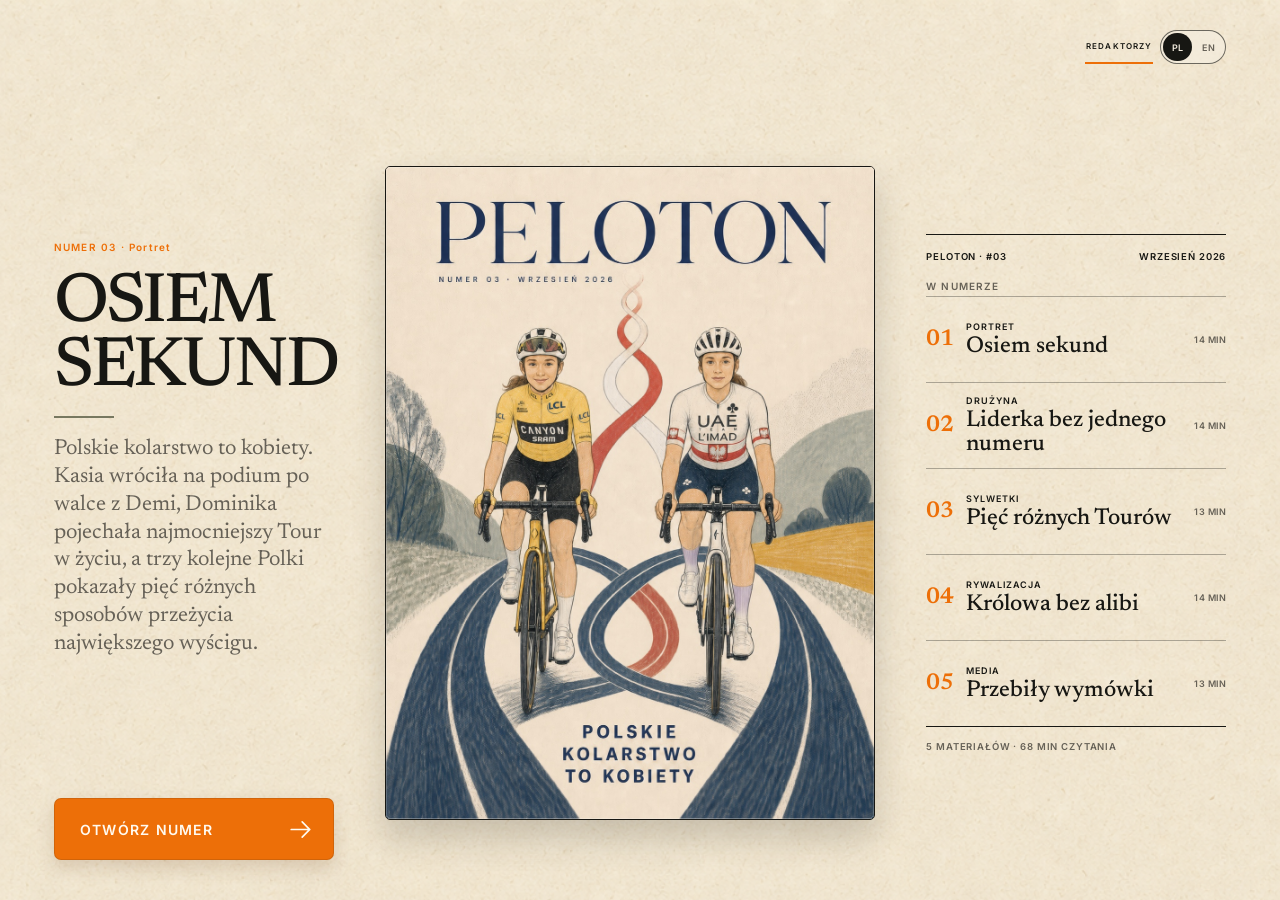
==== commit 19c21ecd: "Deploy Peloton issue 03 from source e9f31f8" ====
--- a/peloton/index.html
+++ b/peloton/index.html
@@ -4,9 +4,9 @@
     <meta charset="UTF-8" />
     <meta name="viewport" content="width=device-width, initial-scale=1.0, viewport-fit=cover" />
     <meta name="theme-color" content="#f4eddf" />
-    <title>Peloton — Numer 02</title>
-    <script type="module" crossorigin src="/peloton/assets/index-CY6bcDeQ.js"></script>
-    <link rel="stylesheet" crossorigin href="/peloton/assets/index-D7fcoTDt.css">
+    <title>Peloton — Numer 03</title>
+    <script type="module" crossorigin src="/peloton/assets/index-4zhotxwA.js"></script>
+    <link rel="stylesheet" crossorigin href="/peloton/assets/index-mnibWpPK.css">
   </head>
   <body>
     <div id="root"></div>
--- a/peloton/assets/index-mnibWpPK.css
+++ b/peloton/assets/index-mnibWpPK.css
@@ -0,0 +1 @@
+@font-face{font-family:Newsreader;font-style:normal;font-display:swap;font-weight:400;src:url(/peloton/assets/newsreader-vietnamese-400-normal-DdKr49mV.woff2) format("woff2"),url(/peloton/assets/newsreader-vietnamese-400-normal-BekUZro8.woff) format("woff");unicode-range:U+0102-0103,U+0110-0111,U+0128-0129,U+0168-0169,U+01A0-01A1,U+01AF-01B0,U+0300-0301,U+0303-0304,U+0308-0309,U+0323,U+0329,U+1EA0-1EF9,U+20AB}@font-face{font-family:Newsreader;font-style:normal;font-display:swap;font-weight:400;src:url(/peloton/assets/newsreader-latin-ext-400-normal-svq1FPys.woff2) format("woff2"),url(/peloton/assets/newsreader-latin-ext-400-normal-DYA1XoQK.woff) format("woff");unicode-range:U+0100-02BA,U+02BD-02C5,U+02C7-02CC,U+02CE-02D7,U+02DD-02FF,U+0304,U+0308,U+0329,U+1D00-1DBF,U+1E00-1E9F,U+1EF2-1EFF,U+2020,U+20A0-20AB,U+20AD-20C0,U+2113,U+2C60-2C7F,U+A720-A7FF}@font-face{font-family:Newsreader;font-style:normal;font-display:swap;font-weight:400;src:url(/peloton/assets/newsreader-latin-400-normal-BFBkh4jY.woff2) format("woff2"),url(/peloton/assets/newsreader-latin-400-normal-gRTjlS2D.woff) format("woff");unicode-range:U+0000-00FF,U+0131,U+0152-0153,U+02BB-02BC,U+02C6,U+02DA,U+02DC,U+0304,U+0308,U+0329,U+2000-206F,U+20AC,U+2122,U+2191,U+2193,U+2212,U+2215,U+FEFF,U+FFFD}@font-face{font-family:Newsreader;font-style:normal;font-display:swap;font-weight:500;src:url(/peloton/assets/newsreader-vietnamese-500-normal-CL6a8tp2.woff2) format("woff2"),url(/peloton/assets/newsreader-vietnamese-500-normal-BEAbKU8A.woff) format("woff");unicode-range:U+0102-0103,U+0110-0111,U+0128-0129,U+0168-0169,U+01A0-01A1,U+01AF-01B0,U+0300-0301,U+0303-0304,U+0308-0309,U+0323,U+0329,U+1EA0-1EF9,U+20AB}@font-face{font-family:Newsreader;font-style:normal;font-display:swap;font-weight:500;src:url(/peloton/assets/newsreader-latin-ext-500-normal-BNHmvKvI.woff2) format("woff2"),url(/peloton/assets/newsreader-latin-ext-500-normal-CZruMFou.woff) format("woff");unicode-range:U+0100-02BA,U+02BD-02C5,U+02C7-02CC,U+02CE-02D7,U+02DD-02FF,U+0304,U+0308,U+0329,U+1D00-1DBF,U+1E00-1E9F,U+1EF2-1EFF,U+2020,U+20A0-20AB,U+20AD-20C0,U+2113,U+2C60-2C7F,U+A720-A7FF}@font-face{font-family:Newsreader;font-style:normal;font-display:swap;font-weight:500;src:url(/peloton/assets/newsreader-latin-500-normal-B66TYsaK.woff2) format("woff2"),url(/peloton/assets/newsreader-latin-500-normal-DFwuUcdu.woff) format("woff");unicode-range:U+0000-00FF,U+0131,U+0152-0153,U+02BB-02BC,U+02C6,U+02DA,U+02DC,U+0304,U+0308,U+0329,U+2000-206F,U+20AC,U+2122,U+2191,U+2193,U+2212,U+2215,U+FEFF,U+FFFD}@font-face{font-family:Newsreader;font-style:normal;font-display:swap;font-weight:600;src:url(/peloton/assets/newsreader-vietnamese-600-normal-CaH84vfx.woff2) format("woff2"),url(/peloton/assets/newsreader-vietnamese-600-normal-CVAR0otO.woff) format("woff");unicode-range:U+0102-0103,U+0110-0111,U+0128-0129,U+0168-0169,U+01A0-01A1,U+01AF-01B0,U+0300-0301,U+0303-0304,U+0308-0309,U+0323,U+0329,U+1EA0-1EF9,U+20AB}@font-face{font-family:Newsreader;font-style:normal;font-display:swap;font-weight:600;src:url(/peloton/assets/newsreader-latin-ext-600-normal-BXv5iMHi.woff2) format("woff2"),url(/peloton/assets/newsreader-latin-ext-600-normal-BrbfzHZ5.woff) format("woff");unicode-range:U+0100-02BA,U+02BD-02C5,U+02C7-02CC,U+02CE-02D7,U+02DD-02FF,U+0304,U+0308,U+0329,U+1D00-1DBF,U+1E00-1E9F,U+1EF2-1EFF,U+2020,U+20A0-20AB,U+20AD-20C0,U+2113,U+2C60-2C7F,U+A720-A7FF}@font-face{font-family:Newsreader;font-style:normal;font-display:swap;font-weight:600;src:url(/peloton/assets/newsreader-latin-600-normal-30OJ_TG_.woff2) format("woff2"),url(/peloton/assets/newsreader-latin-600-normal-DUnT2r2g.woff) format("woff");unicode-range:U+0000-00FF,U+0131,U+0152-0153,U+02BB-02BC,U+02C6,U+02DA,U+02DC,U+0304,U+0308,U+0329,U+2000-206F,U+20AC,U+2122,U+2191,U+2193,U+2212,U+2215,U+FEFF,U+FFFD}@font-face{font-family:Inter;font-style:normal;font-display:swap;font-weight:400;src:url(/peloton/assets/inter-cyrillic-ext-400-normal-BQZuk6qB.woff2) format("woff2"),url(/peloton/assets/inter-cyrillic-ext-400-normal-DQukG94-.woff) format("woff");unicode-range:U+0460-052F,U+1C80-1C8A,U+20B4,U+2DE0-2DFF,U+A640-A69F,U+FE2E-FE2F}@font-face{font-family:Inter;font-style:normal;font-display:swap;font-weight:400;src:url(/peloton/assets/inter-cyrillic-400-normal-obahsSVq.woff2) format("woff2"),url(/peloton/assets/inter-cyrillic-400-normal-HOLc17fK.woff) format("woff");unicode-range:U+0301,U+0400-045F,U+0490-0491,U+04B0-04B1,U+2116}@font-face{font-family:Inter;font-style:normal;font-display:swap;font-weight:400;src:url(/peloton/assets/inter-greek-ext-400-normal-DGGRlc-M.woff2) format("woff2"),url(/peloton/assets/inter-greek-ext-400-normal-KugGGMne.woff) format("woff");unicode-range:U+1F00-1FFF}@font-face{font-family:Inter;font-style:normal;font-display:swap;font-weight:400;src:url(/peloton/assets/inter-greek-400-normal-B4URO6DV.woff2) format("woff2"),url(/peloton/assets/inter-greek-400-normal-q2sYcFCs.woff) format("woff");unicode-range:U+0370-0377,U+037A-037F,U+0384-038A,U+038C,U+038E-03A1,U+03A3-03FF}@font-face{font-family:Inter;font-style:normal;font-display:swap;font-weight:400;src:url(/peloton/assets/inter-vietnamese-400-normal-DMkecbls.woff2) format("woff2"),url(/peloton/assets/inter-vietnamese-400-normal-Bbgyi5SW.woff) format("woff");unicode-range:U+0102-0103,U+0110-0111,U+0128-0129,U+0168-0169,U+01A0-01A1,U+01AF-01B0,U+0300-0301,U+0303-0304,U+0308-0309,U+0323,U+0329,U+1EA0-1EF9,U+20AB}@font-face{font-family:Inter;font-style:normal;font-display:swap;font-weight:400;src:url(/peloton/assets/inter-latin-ext-400-normal-C1nco2VV.woff2) format("woff2"),url(/peloton/assets/inter-latin-ext-400-normal-77YHD8bZ.woff) format("woff");unicode-range:U+0100-02BA,U+02BD-02C5,U+02C7-02CC,U+02CE-02D7,U+02DD-02FF,U+0304,U+0308,U+0329,U+1D00-1DBF,U+1E00-1E9F,U+1EF2-1EFF,U+2020,U+20A0-20AB,U+20AD-20C0,U+2113,U+2C60-2C7F,U+A720-A7FF}@font-face{font-family:Inter;font-style:normal;font-display:swap;font-weight:400;src:url(/peloton/assets/inter-latin-400-normal-C38fXH4l.woff2) format("woff2"),url(/peloton/assets/inter-latin-400-normal-CyCys3Eg.woff) format("woff");unicode-range:U+0000-00FF,U+0131,U+0152-0153,U+02BB-02BC,U+02C6,U+02DA,U+02DC,U+0304,U+0308,U+0329,U+2000-206F,U+20AC,U+2122,U+2191,U+2193,U+2212,U+2215,U+FEFF,U+FFFD}@font-face{font-family:Inter;font-style:normal;font-display:swap;font-weight:500;src:url(/peloton/assets/inter-cyrillic-ext-500-normal-B0yAr1jD.woff2) format("woff2"),url(/peloton/assets/inter-cyrillic-ext-500-normal-BmqWE9Dz.woff) format("woff");unicode-range:U+0460-052F,U+1C80-1C8A,U+20B4,U+2DE0-2DFF,U+A640-A69F,U+FE2E-FE2F}@font-face{font-family:Inter;font-style:normal;font-display:swap;font-weight:500;src:url(/peloton/assets/inter-cyrillic-500-normal-BasfLYem.woff2) format("woff2"),url(/peloton/assets/inter-cyrillic-500-normal-CxZf_p3X.woff) format("woff");unicode-range:U+0301,U+0400-045F,U+0490-0491,U+04B0-04B1,U+2116}@font-face{font-family:Inter;font-style:normal;font-display:swap;font-weight:500;src:url(/peloton/assets/inter-greek-ext-500-normal-C4iEst2y.woff2) format("woff2"),url(/peloton/assets/inter-greek-ext-500-normal-2j5mBUwD.woff) format("woff");unicode-range:U+1F00-1FFF}@font-face{font-family:Inter;font-style:normal;font-display:swap;font-weight:500;src:url(/peloton/assets/inter-greek-500-normal-BIZE56-Y.woff2) format("woff2"),url(/peloton/assets/inter-greek-500-normal-Xzm54t5V.woff) format("woff");unicode-range:U+0370-0377,U+037A-037F,U+0384-038A,U+038C,U+038E-03A1,U+03A3-03FF}@font-face{font-family:Inter;font-style:normal;font-display:swap;font-weight:500;src:url(/peloton/assets/inter-vietnamese-500-normal-DOriooB6.woff2) format("woff2"),url(/peloton/assets/inter-vietnamese-500-normal-mJboJaSs.woff) format("woff");unicode-range:U+0102-0103,U+0110-0111,U+0128-0129,U+0168-0169,U+01A0-01A1,U+01AF-01B0,U+0300-0301,U+0303-0304,U+0308-0309,U+0323,U+0329,U+1EA0-1EF9,U+20AB}@font-face{font-family:Inter;font-style:normal;font-display:swap;font-weight:500;src:url(/peloton/assets/inter-latin-ext-500-normal-CV4jyFjo.woff2) format("woff2"),url(/peloton/assets/inter-latin-ext-500-normal-BxGbmqWO.woff) format("woff");unicode-range:U+0100-02BA,U+02BD-02C5,U+02C7-02CC,U+02CE-02D7,U+02DD-02FF,U+0304,U+0308,U+0329,U+1D00-1DBF,U+1E00-1E9F,U+1EF2-1EFF,U+2020,U+20A0-20AB,U+20AD-20C0,U+2113,U+2C60-2C7F,U+A720-A7FF}@font-face{font-family:Inter;font-style:normal;font-display:swap;font-weight:500;src:url(/peloton/assets/inter-latin-500-normal-Cerq10X2.woff2) format("woff2"),url(/peloton/assets/inter-latin-500-normal-BL9OpVg8.woff) format("woff");unicode-range:U+0000-00FF,U+0131,U+0152-0153,U+02BB-02BC,U+02C6,U+02DA,U+02DC,U+0304,U+0308,U+0329,U+2000-206F,U+20AC,U+2122,U+2191,U+2193,U+2212,U+2215,U+FEFF,U+FFFD}@font-face{font-family:Inter;font-style:normal;font-display:swap;font-weight:600;src:url(/peloton/assets/inter-cyrillic-ext-600-normal-Dfes3d0z.woff2) format("woff2"),url(/peloton/assets/inter-cyrillic-ext-600-normal-Bcila6Z-.woff) format("woff");unicode-range:U+0460-052F,U+1C80-1C8A,U+20B4,U+2DE0-2DFF,U+A640-A69F,U+FE2E-FE2F}@font-face{font-family:Inter;font-style:normal;font-display:swap;font-weight:600;src:url(/peloton/assets/inter-cyrillic-600-normal-CWCymEST.woff2) format("woff2"),url(/peloton/assets/inter-cyrillic-600-normal-4D_pXhcN.woff) format("woff");unicode-range:U+0301,U+0400-045F,U+0490-0491,U+04B0-04B1,U+2116}@font-face{font-family:Inter;font-style:normal;font-display:swap;font-weight:600;src:url(/peloton/assets/inter-greek-ext-600-normal-DRtmH8MT.woff2) format("woff2"),url(/peloton/assets/inter-greek-ext-600-normal-B8X0CLgF.woff) format("woff");unicode-range:U+1F00-1FFF}@font-face{font-family:Inter;font-style:normal;font-display:swap;font-weight:600;src:url(/peloton/assets/inter-greek-600-normal-plRanbMR.woff2) format("woff2"),url(/peloton/assets/inter-greek-600-normal-BZpKdvQh.woff) format("woff");unicode-range:U+0370-0377,U+037A-037F,U+0384-038A,U+038C,U+038E-03A1,U+03A3-03FF}@font-face{font-family:Inter;font-style:normal;font-display:swap;font-weight:600;src:url(/peloton/assets/inter-vietnamese-600-normal-Cc8MFFhd.woff2) format("woff2"),url(/peloton/assets/inter-vietnamese-600-normal-BuLX-rYi.woff) format("woff");unicode-range:U+0102-0103,U+0110-0111,U+0128-0129,U+0168-0169,U+01A0-01A1,U+01AF-01B0,U+0300-0301,U+0303-0304,U+0308-0309,U+0323,U+0329,U+1EA0-1EF9,U+20AB}@font-face{font-family:Inter;font-style:normal;font-display:swap;font-weight:600;src:url(/peloton/assets/inter-latin-ext-600-normal-D2bJ5OIk.woff2) format("woff2"),url(/peloton/assets/inter-latin-ext-600-normal-CIVaiw4L.woff) format("woff");unicode-range:U+0100-02BA,U+02BD-02C5,U+02C7-02CC,U+02CE-02D7,U+02DD-02FF,U+0304,U+0308,U+0329,U+1D00-1DBF,U+1E00-1E9F,U+1EF2-1EFF,U+2020,U+20A0-20AB,U+20AD-20C0,U+2113,U+2C60-2C7F,U+A720-A7FF}@font-face{font-family:Inter;font-style:normal;font-display:swap;font-weight:600;src:url(/peloton/assets/inter-latin-600-normal-LgqL8muc.woff2) format("woff2"),url(/peloton/assets/inter-latin-600-normal-CiBQ2DWP.woff) format("woff");unicode-range:U+0000-00FF,U+0131,U+0152-0153,U+02BB-02BC,U+02C6,U+02DA,U+02DC,U+0304,U+0308,U+0329,U+2000-206F,U+20AC,U+2122,U+2191,U+2193,U+2212,U+2215,U+FEFF,U+FFFD}:root{color:#171713;background:#2a2924;font-family:Inter,system-ui,sans-serif;font-synthesis:none;--paper: #f4eddf;--ink: #171713;--muted-ink: #666157;--line: #8a816e;--orange: #ed6f08;--olive: #777860}*{box-sizing:border-box}html,body{margin:0;min-width:320px;min-height:100%;overflow:hidden;-webkit-font-smoothing:antialiased;text-rendering:optimizeLegibility}button,a{-webkit-tap-highlight-color:transparent}button{color:inherit;font:inherit}button:focus-visible{outline:3px solid #315f8c;outline-offset:3px}.prototype-stage{min-height:100dvh;display:grid;place-items:center;background:var(--paper)}.mobile-prototype{width:100vw;height:100dvh;margin-inline:auto;overflow:hidden;position:relative;isolation:isolate;background-color:var(--paper);background-image:url(/peloton/assets/paper-texture.png);background-size:cover;box-shadow:none}.cover-screen,.contents-screen,.story-screen,.editorial-screen{position:absolute;top:0;right:0;bottom:0;left:0}.story-screen--issue-03{--orange: #c9543e;--olive: #5f6f61}.cover-screen{overflow-x:hidden;overflow-y:auto;overscroll-behavior-y:contain;-webkit-overflow-scrolling:touch;scrollbar-color:rgb(23 23 19 / .35) transparent;scrollbar-width:thin}.cover-screen__current{width:100%;min-height:100dvh;display:grid;grid-template-rows:auto minmax(0,1fr) auto auto;gap:clamp(12px,2.1dvh,18px);padding:clamp(24px,4.1dvh,34px) 28px clamp(24px,4dvh,34px)}.cover-screen::-webkit-scrollbar{width:7px}.cover-screen::-webkit-scrollbar-thumb{border-radius:99px;background:#17171347}.masthead{min-height:79px;display:grid;grid-template-columns:minmax(0,1fr) auto;align-items:flex-start;column-gap:8px;position:relative}.masthead__wordmark{width:min(216px,100%);min-width:0;padding-bottom:9px;border-bottom:1px solid var(--ink);font-family:Newsreader,Georgia,serif;font-size:clamp(29px,calc(12.85vw - 12.12px),45px);font-weight:500;line-height:.94;letter-spacing:-.055em;white-space:nowrap}.masthead--wordmark-in-artwork .masthead__wordmark{visibility:hidden}.masthead__actions{display:flex;align-items:center;gap:7px;flex:none}.masthead__editors{min-height:34px;display:inline-flex;align-items:center;position:static;padding:0 1px;border:0;border-bottom:2px solid var(--orange);background:transparent;color:var(--ink);cursor:pointer;font-size:8px;font-weight:700;letter-spacing:.14em;line-height:1;text-transform:uppercase;transition:color .16s ease,border-color .16s ease}.masthead__editors:hover{color:var(--orange)}.language-switch{height:34px;display:inline-flex;align-items:center;gap:2px;padding:2px;border:1px solid rgb(23 23 19 / .62);border-radius:999px;background:#f4eddfb3}.language-switch button{min-width:29px;height:28px;padding:0 7px;border:0;border-radius:999px;background:transparent;color:var(--muted-ink);cursor:pointer;font-size:9px;font-weight:700;letter-spacing:.08em;transition:background-color .16s ease,color .16s ease}.language-switch button[aria-pressed=true]{background:var(--ink);color:var(--paper)}.language-switch button:hover:not([aria-pressed=true]){background:#17171312;color:var(--ink)}.language-switch--compact{height:30px}.language-switch--compact button{min-width:27px;height:24px;padding-inline:6px;font-size:8px}.icon-button{width:44px;height:44px;display:inline-grid;place-items:center;padding:0;border:0;border-radius:50%;background:transparent;cursor:pointer;transition:background-color .16s ease,transform .16s ease}.icon-button:hover{background:#17171312}.icon-button:active{transform:scale(.95)}.issue-cover{width:100%;height:100%;max-height:522px;align-self:start;min-height:0;display:block;position:relative;padding:0;overflow:hidden;border:1.5px solid var(--ink);border-radius:5px;background:#eee5d4;box-shadow:0 13px 22px #29231a38;cursor:pointer;transform-style:preserve-3d;perspective:1200px}.issue-cover:before,.issue-cover:after{content:"";position:absolute;pointer-events:none}.issue-cover:before{width:52%;height:170%;top:-35%;left:-66%;z-index:2;background:linear-gradient(90deg,transparent 0%,rgb(255 249 233 / .02) 27%,rgb(255 249 233 / .2) 50%,rgb(255 249 233 / .03) 73%,transparent 100%);filter:blur(1px);mix-blend-mode:soft-light;opacity:0;transform:translate(0) rotate(10deg);animation:cover-paper-sheen 12s ease-in-out 1.8s infinite}.issue-cover:after{top:0;right:0;bottom:0;left:0;z-index:4;border:1px solid rgb(255 255 255 / .18);border-radius:inherit}.issue-cover picture{width:100%;height:100%;display:block}.issue-cover img{width:100%;height:100%;display:block;object-fit:cover;object-position:50% 48%}.issue-cover__art{transform-origin:54% 44%;backface-visibility:hidden;will-change:transform;animation:cover-art-drift 14s ease-in-out infinite}.issue-cover--complete-art{height:auto;aspect-ratio:3 / 4;align-self:center}.issue-cover--complete-art img{object-position:center}.issue-cover__title{position:absolute;top:52px;left:50%;z-index:3;transform:translate(-50%);color:var(--paper);font-family:Newsreader,Georgia,serif;font-size:clamp(41px,11vw,54px);font-weight:600;line-height:.82;letter-spacing:-.055em;white-space:nowrap;text-shadow:0 2px 6px rgb(0 0 0 / .62);pointer-events:none}@keyframes cover-art-drift{0%,to{transform:scale(1.008) translateZ(0)}50%{transform:scale(1.024) translate3d(-.22%,-.36%,0)}}@keyframes cover-paper-sheen{0%,28%{transform:translateZ(0) rotate(10deg);opacity:0}36%{opacity:.42}54%{transform:translate3d(350%,0,0) rotate(10deg);opacity:0}to{transform:translate3d(350%,0,0) rotate(10deg);opacity:0}}.issue-cover__number,.issue-cover__date{position:absolute;top:21px;z-index:3;font-family:Inter,sans-serif;font-size:13px;font-weight:600;letter-spacing:.035em;text-shadow:0 1px 0 rgb(244 237 223 / .78)}.issue-cover__number{left:20px;text-shadow:0 0 3px var(--paper),0 1px 0 var(--paper)}.issue-cover__date{right:20px;color:var(--paper);text-shadow:0 1px 2px rgb(0 0 0 / .72)}.issue-heading{display:grid;justify-items:center;gap:8px}.issue-heading__eyebrow,.issue-heading__dek,.cover-notes,.contents-heading-block__dek{display:none}.issue-heading h1{margin:0;font-family:Newsreader,Georgia,serif;font-size:clamp(36px,9.8vw,38px);font-weight:500;line-height:.95;letter-spacing:-.045em;text-transform:uppercase;white-space:nowrap}.issue-heading__rule{width:40px;height:2px;display:block;background:var(--olive)}.primary-action{min-height:52px;display:flex;align-items:center;justify-content:space-between;padding:0 19px 0 25px;border:1px solid rgb(125 67 17 / .25);border-radius:7px;background:var(--orange);color:#fffaf0;box-shadow:0 8px 18px #67360f2b;cursor:pointer;font-size:14px;font-weight:600;letter-spacing:.09em;transition:background-color .18s ease,transform .18s ease,box-shadow .18s ease}.primary-action:hover{background:#dc6305;box-shadow:0 10px 24px #67360f38}.primary-action:active{transform:translateY(1px)}.upcoming-issue{width:100%;min-height:100dvh;display:grid;align-content:center;gap:28px;position:relative;isolation:isolate;overflow:hidden;padding:52px 28px 64px;border-top:1px solid rgb(23 23 19 / .58)}.upcoming-issue__ghost{position:absolute;top:10px;right:-.03em;z-index:-1;color:#17171309;font-family:Newsreader,Georgia,serif;font-size:clamp(190px,66vw,290px);font-weight:500;line-height:.8;letter-spacing:-.09em;pointer-events:none}.upcoming-issue__copy,.upcoming-issue__figure{position:relative;z-index:1}.upcoming-issue__topline,.upcoming-issue__folio,.upcoming-issue__figure figcaption{display:flex;align-items:center;justify-content:space-between;gap:16px;font-size:9px;font-weight:650;letter-spacing:.12em;text-transform:uppercase}.upcoming-issue__topline{padding:10px 0;border-top:1px solid var(--ink);border-bottom:1px solid rgb(23 23 19 / .32)}.upcoming-issue__topline span:last-child{color:var(--orange)}.upcoming-issue__folio{margin:26px 0 0;color:var(--muted-ink)}.upcoming-issue h2{max-width:9ch;margin:12px 0 0;font-family:Newsreader,Georgia,serif;font-size:clamp(48px,14vw,62px);font-weight:500;line-height:.86;letter-spacing:-.052em;text-transform:uppercase;text-wrap:balance}.upcoming-issue__rule{width:52px;height:2px;display:block;margin-top:22px;background:var(--orange)}.upcoming-issue__dek{max-width:34ch;margin:18px 0 0;color:#302f2a;font-family:Newsreader,Georgia,serif;font-size:20px;line-height:1.32}.upcoming-issue__artist{margin:22px 0 0;color:var(--muted-ink);font-size:9px;font-weight:650;letter-spacing:.11em}.upcoming-issue__figure{width:100%;margin:0}.upcoming-issue__cover{width:100%;aspect-ratio:3 / 4;position:relative;overflow:hidden;border:1.5px solid var(--ink);border-radius:3px;background:#f4dfd8;box-shadow:0 18px 34px #29231a36}.upcoming-issue__cover picture{width:100%;height:100%;display:block}.upcoming-issue__cover img{width:100%;height:100%;display:block;object-fit:cover}.library-issue__cover-button{width:100%;display:block;padding:0;border:0;background:transparent;cursor:pointer}.library-issue__masthead,.library-issue__number,.library-issue__date{position:absolute;z-index:2;pointer-events:none}.library-issue__masthead{top:8%;left:50%;transform:translate(-50%);color:var(--paper);font-family:Newsreader,Georgia,serif;font-size:clamp(38px,10vw,58px);font-weight:600;line-height:.85;letter-spacing:-.055em;text-shadow:0 2px 6px rgb(0 0 0 / .62)}.library-issue__number,.library-issue__date{top:3.2%;font-size:10px;font-weight:700;letter-spacing:.06em;text-shadow:0 0 3px var(--paper),0 1px 0 var(--paper)}.library-issue__number{left:5%}.library-issue__date{right:5%}.library-issue__action{width:min(100%,360px);min-height:50px;display:flex;align-items:center;justify-content:space-between;gap:18px;margin-top:25px;padding:0 17px 0 20px;border:1px solid var(--ink);background:transparent;cursor:pointer;font-size:10px;font-weight:700;letter-spacing:.1em;transition:background-color .17s ease,color .17s ease}.library-issue__action:hover{background:var(--ink);color:var(--paper)}.upcoming-issue__figure figcaption{padding-top:12px;color:var(--muted-ink)}.publisher-apps{width:100%;position:relative;padding:48px 28px 54px;border-top:1px solid rgb(23 23 19 / .58)}.publisher-apps__header{display:grid;gap:13px;padding-bottom:28px;border-bottom:1px solid var(--ink)}.publisher-apps__kicker{margin:0 0 10px;color:var(--orange);font-size:9px;font-weight:700;letter-spacing:.14em}.publisher-apps h2{max-width:10ch;margin:0;font-family:Newsreader,Georgia,serif;font-size:clamp(42px,12vw,54px);font-weight:500;line-height:.9;letter-spacing:-.05em;text-wrap:balance}.publisher-apps__dek{max-width:34ch;margin:0;color:#34332e;font-family:Newsreader,Georgia,serif;font-size:19px;line-height:1.34}.publisher-apps__list{margin:0;padding:0;list-style:none}.publisher-apps__item{min-width:0;border-bottom:1px solid rgb(23 23 19 / .32)}.publisher-apps__item a{min-height:112px;display:grid;grid-template-columns:21px 48px minmax(0,1fr);grid-template-areas:"number icon copy" ". . store";align-items:start;gap:10px 13px;padding:18px 0;color:inherit;text-decoration:none}.publisher-apps__item a:focus-visible{outline:3px solid #315f8c;outline-offset:4px}.publisher-apps__number{grid-area:number;padding-top:2px;color:var(--orange);font-family:Newsreader,Georgia,serif;font-size:17px;font-weight:600}.publisher-apps__item img{grid-area:icon;width:48px;height:48px;display:block;border:1px solid rgb(23 23 19 / .28);border-radius:11px;filter:saturate(.72) contrast(.94);transition:filter .18s ease,transform .18s ease}.publisher-apps__copy{min-width:0;grid-area:copy;display:grid;gap:4px}.publisher-apps__copy small,.publisher-apps__store,.publisher-apps__folio{font-size:8.5px;font-weight:700;letter-spacing:.11em}.publisher-apps__copy small{color:var(--muted-ink)}.publisher-apps__copy strong{font-family:Newsreader,Georgia,serif;font-size:22px;font-weight:600;line-height:1;letter-spacing:-.02em;transition:color .18s ease}.publisher-apps__copy>span{max-width:33ch;color:#444138;font-size:12px;line-height:1.45}.publisher-apps__store{grid-area:store;display:inline-flex;align-items:center;gap:5px;color:var(--ink)}.publisher-apps__store svg{color:var(--orange);transition:transform .18s ease}.publisher-apps__item a:hover .publisher-apps__copy strong{color:#a74600}.publisher-apps__item a:hover img{filter:saturate(.96) contrast(1);transform:translateY(-1px)}.publisher-apps__item a:hover .publisher-apps__store svg{transform:translate(2px,-2px)}.publisher-apps__folio{display:flex;align-items:center;justify-content:space-between;gap:20px;padding-top:16px;color:var(--muted-ink)}.reader-bar{height:54px;display:grid;grid-template-columns:44px 1fr auto;align-items:center;border-bottom:1px solid rgb(23 23 19 / .72)}.reader-bar__brand{justify-self:center;font-family:Newsreader,Georgia,serif;font-size:22px;font-weight:600;letter-spacing:-.025em}.reader-bar__issue{font-size:11px;font-weight:600;letter-spacing:.08em}.reader-bar__tools{display:flex;align-items:center;justify-content:flex-end;gap:8px}.contents-screen{display:grid;grid-template-rows:54px minmax(0,1fr) 52px;gap:16px;padding:18px 24px 24px;overflow:hidden}.contents-sheet{min-height:0;display:flex;flex-direction:column;overflow:hidden;padding:18px 18px 14px;border:1px solid rgb(23 23 19 / .86);border-radius:3px;background:#f4eddfb3;box-shadow:0 8px 18px #29231a1a}.contents-meta{display:flex;align-items:center;justify-content:space-between;margin-bottom:15px;font-size:10px;font-weight:600;line-height:14px;letter-spacing:.09em}.contents-heading-block h1{margin:0;outline:none;font-family:Newsreader,Georgia,serif;font-size:45px;font-weight:500;line-height:.94;letter-spacing:-.04em}.contents-accent{width:42px;height:2px;display:block;margin-top:12px;background:var(--orange)}.story-list{flex:1;min-height:0;display:grid;grid-template-rows:repeat(var(--story-count, 4),minmax(0,1fr));margin:18px 0 0;padding:0;list-style:none;border-top:1px solid var(--ink)}.story-list li{min-height:0;border-bottom:1px solid rgb(23 23 19 / .34)}.story-list button{width:100%;height:100%;min-height:0;display:grid;grid-template-columns:26px minmax(0,1fr) 90px 16px;align-items:center;gap:8px;padding:12px 0;border:0;background:transparent;text-align:left;cursor:pointer;transition:background-color .16s ease,opacity .16s ease}.story-list button:hover{background:#17171309}.story-list button:active{opacity:.82}.story-list__number{align-self:start;padding-top:2px;color:var(--orange);font-family:Newsreader,Georgia,serif;font-size:23px;font-weight:600;line-height:1;letter-spacing:-.03em}.story-list__time{display:flex;align-items:center;gap:4px;color:var(--muted-ink);font-size:9.5px;font-weight:500;line-height:12px;letter-spacing:.04em;text-transform:uppercase}.story-list__copy{min-width:0;display:grid;align-content:center;gap:0}.story-list__copy small{font-size:9.5px;font-weight:600;line-height:12px;letter-spacing:.1em;text-transform:uppercase}.story-list__copy strong{margin-top:5px;font-family:Newsreader,Georgia,serif;font-size:23px;font-weight:500;line-height:.98;letter-spacing:-.025em;text-wrap:balance}.story-list__description{margin-top:7px;color:var(--muted-ink);font-size:10.5px;line-height:14px}.story-list__time{margin-top:7px}.story-list__thumb{width:90px;height:112px;align-self:center;display:block;position:relative;overflow:hidden;border:1px solid rgb(23 23 19 / .62);border-radius:2px;background:#d8cdb9}.story-list__thumb img{position:absolute;top:0;left:0;width:100%;height:300%;display:block;object-fit:cover;object-position:center;transition:transform .22s ease}.story-list__thumb--standalone img{width:100%;height:100%;object-fit:cover;transform:none}.story-list li:nth-child(2) .story-list__thumb--triptych img{transform:translateY(-33.333%)}.story-list li:nth-child(3) .story-list__thumb--triptych img{transform:translateY(-66.666%)}.story-list li:nth-child(1) button:hover .story-list__thumb--triptych img{transform:scale(1.02)}.story-list li:nth-child(2) button:hover .story-list__thumb--triptych img{transform:translateY(-33.333%) scale(1.02)}.story-list li:nth-child(3) button:hover .story-list__thumb--triptych img{transform:translateY(-66.666%) scale(1.02)}.story-list button:hover .story-list__thumb--standalone img{transform:scale(1.025)}.story-list__arrow{transition:transform .16s ease}.story-list button:hover .story-list__arrow{transform:translate(3px)}.contents-folio{min-height:28px;display:flex;align-items:flex-end;justify-content:space-between;padding-top:10px;border-top:1px solid rgb(23 23 19 / .28);color:var(--muted-ink);font-size:9.5px;font-weight:600;letter-spacing:.08em}.contents-action{width:100%}.story-screen{overflow-x:clip;overflow-y:auto;overscroll-behavior:contain;scrollbar-width:none}.story-screen::-webkit-scrollbar{display:none}.story-toolbar{height:70px;display:grid;position:sticky;top:0;z-index:5;grid-template-columns:44px 1fr auto;align-items:center;padding:0 12px;border-bottom:1px solid rgb(23 23 19 / .72);background:#f4eddff5;-webkit-backdrop-filter:blur(10px);backdrop-filter:blur(10px)}.story-toolbar__identity{display:grid;justify-items:center;gap:2px}.story-toolbar__identity>span{font-family:Newsreader,Georgia,serif;font-size:19px;font-weight:600;line-height:1;letter-spacing:-.025em}.story-toolbar__identity small{font-size:9px;font-weight:600;line-height:11px;letter-spacing:.1em}.story-toolbar__actions{display:flex;align-items:center;gap:1px}.story-toolbar__actions .language-switch{margin-right:3px}.story-progress{position:sticky;top:69px;z-index:3;height:2px;background:#1717131f}.story-progress span{height:100%;display:block;background:var(--orange);transition:width .12s linear}.share-notice-wrap{position:fixed;top:82px;left:50%;z-index:8;width:min(350px,calc(100vw - 40px));transform:translate(-50%);pointer-events:none}.share-notice{width:max-content;max-width:100%;margin:0 auto;padding:10px 14px;border:1px solid rgb(244 237 223 / .22);border-radius:999px;background:var(--ink);color:var(--paper);box-shadow:0 8px 20px #0003;font-size:12px;font-weight:600;letter-spacing:.02em}.article-opening{min-width:0;padding:30px 24px 27px}.article-opening__meta{display:flex;align-items:center;justify-content:space-between;margin-bottom:17px;font-size:10.5px;font-weight:600;line-height:14px;letter-spacing:.1em;text-transform:uppercase}.article-opening h1{max-width:100%;margin:0;outline:none;font-family:Newsreader,Georgia,serif;font-size:74px;font-weight:500;line-height:.82;letter-spacing:-.045em;text-transform:uppercase}.article-opening h1 span{display:block}.article-opening--zolty-gregario h1{font-size:clamp(58px,17vw,66px)}.article-opening__rule{width:44px;height:2px;display:block;margin:20px 0;background:var(--olive)}.article-opening__lead{max-width:340px;margin:0;font-family:Newsreader,Georgia,serif;font-size:20.5px;line-height:1.32}.article-opening__byline{margin:17px 0 0;font-size:10px;font-weight:600;line-height:14px;letter-spacing:.07em}.article-hero{margin:0}.article-hero>picture{min-height:0;display:block;overflow:hidden}.article-hero>picture>img{width:100%;height:min(610px,156vw);display:block;object-fit:cover;border-top:1px solid var(--ink);border-bottom:1px solid var(--ink)}.article-hero--landscape>picture>img{height:auto;aspect-ratio:3 / 2;object-fit:cover}.article-hero figcaption{display:grid;gap:4px;padding:11px 24px 22px;border-bottom:1px solid rgb(23 23 19 / .34);color:var(--muted-ink);font-size:11px;line-height:1.45}.article-hero figcaption small{font-size:9px;font-weight:600;letter-spacing:.08em}.story-body{padding:40px 26px 70px}.story-section{margin:0 0 46px}.story-section__label{margin:0 0 10px;color:var(--orange);font-family:Inter,sans-serif;font-size:9.5px;font-weight:600;letter-spacing:.12em;text-transform:uppercase}.story-section h2{margin:0 0 22px;font-family:Newsreader,Georgia,serif;font-size:35px;font-weight:500;line-height:1;letter-spacing:-.035em;text-wrap:balance}.story-section p:not(.story-section__label){margin:0 0 24px;font-family:Newsreader,Georgia,serif;font-size:19px;line-height:1.58}.story-section p:last-child{margin-bottom:0}.story-section--forecast{margin-top:8px;padding:28px 0 30px 20px;border-top:1px solid var(--ink);border-bottom:1px solid var(--ink);border-left:3px solid var(--orange)}.story-section--forecast .story-section__label{color:var(--ink)}.story-body__dropcap:first-letter{float:left;margin:6px 8px 0 0;color:var(--orange);font-family:Newsreader,Georgia,serif;font-size:66px;font-weight:500;line-height:.68}.story-thesis{margin:38px -6px 36px;padding:25px 6px 22px;border-top:1px solid var(--ink);border-bottom:1px solid var(--ink)}.story-thesis>span{display:block;margin-bottom:12px;color:var(--orange);font-size:8.5px;font-weight:700;letter-spacing:.13em}.story-thesis p{margin:0;font-family:Newsreader,Georgia,serif;font-size:31px;font-weight:500;line-height:1.05;letter-spacing:-.035em}.story-media{position:relative;margin:39px -26px 46px}.story-media picture{display:block;overflow:hidden;background:#d8cdb9}.story-media img{width:100%;display:block;object-fit:cover;aspect-ratio:3 / 2;border-top:1px solid var(--ink);border-bottom:1px solid var(--ink)}.story-media--wide img{aspect-ratio:16 / 9}.story-media--portrait,.story-media--square{width:86%;margin-inline:auto}.story-media--portrait img{aspect-ratio:4 / 5;border:1px solid var(--ink)}.story-media--square img{aspect-ratio:1;border:1px solid var(--ink)}.story-media--documentary picture{padding:clamp(7px,1vw,11px);border:1px solid rgb(23 23 19 / .5);background:var(--paper)}.story-media--documentary img{border:0;filter:saturate(.82) contrast(1.04) sepia(.06)}.story-media figcaption{display:grid;gap:4px;padding:10px 26px 0;color:var(--muted-ink);font-size:11px;line-height:1.4}.story-media figcaption small{font-size:8.5px;font-weight:600;letter-spacing:.08em}.story-media figcaption a{color:inherit;text-decoration-color:#17171361;text-decoration-thickness:1px;text-underline-offset:3px}.story-media figcaption a:hover{color:var(--ink);text-decoration-color:currentColor}.story-media__folio{position:absolute;top:10px;right:10px;padding:5px 7px 4px;border:1px solid rgb(23 23 19 / .58);background:#f4eddfe6;font-size:8px;font-weight:700;letter-spacing:.1em}.editorial-debate{margin:46px -26px 54px;padding:27px 26px 31px;border-top:5px solid var(--orange);background:var(--ink);color:var(--paper)}.editorial-debate__masthead{display:flex;align-items:center;justify-content:space-between;gap:16px;padding-bottom:13px;border-bottom:1px solid rgb(244 237 223 / .35);color:var(--orange);font-size:9px;font-weight:700;letter-spacing:.13em;text-transform:uppercase}.editorial-debate h2{max-width:760px;margin:27px 0 31px;font-family:Newsreader,Georgia,serif;font-size:34px;font-weight:500;line-height:1.02;letter-spacing:-.035em;text-wrap:balance}.editorial-debate__positions{display:grid;border-top:1px solid rgb(244 237 223 / .35)}.editorial-debate__positions section{padding:22px 0 23px;border-bottom:1px solid rgb(244 237 223 / .35)}.editorial-debate__positions section>p{margin:0 0 10px;color:var(--orange);font-size:9px;font-weight:700;letter-spacing:.12em;text-transform:uppercase}.editorial-debate__positions strong{display:block;margin-bottom:9px;font-family:Newsreader,Georgia,serif;font-size:23px;font-weight:500;line-height:1.08}.editorial-debate__positions section>span{display:block;color:#f4eddfc7;font-family:Newsreader,Georgia,serif;font-size:16px;line-height:1.45}.editorial-debate__verdict{margin-top:28px;padding-left:17px;border-left:3px solid var(--orange)}.editorial-debate__verdict>span{color:var(--orange);font-size:8.5px;font-weight:700;letter-spacing:.12em}.editorial-debate__verdict p{margin:8px 0 0;font-family:Newsreader,Georgia,serif;font-size:18px;line-height:1.4}.source-notes{margin:58px 0 12px;padding:26px 0 24px;border-top:2px solid var(--olive);border-bottom:1px solid var(--ink)}.source-notes>p{margin:0 0 10px;color:var(--olive);font-size:9.5px;font-weight:700;letter-spacing:.12em}.source-notes h2{margin:0 0 20px;font-family:Newsreader,Georgia,serif;font-size:32px;font-weight:500;line-height:1;letter-spacing:-.03em}.source-notes ol{margin:0;padding:0;list-style:none}.source-notes li+li{border-top:1px solid rgb(23 23 19 / .22)}.source-notes a{min-height:48px;display:flex;align-items:center;justify-content:space-between;gap:18px;color:inherit;font-family:Newsreader,Georgia,serif;font-size:16px;line-height:1.25;text-decoration:none}.source-notes a:hover{color:var(--orange)}.article-endnote{display:grid;grid-template-columns:1fr auto;gap:8px 18px;margin:54px 0 18px;padding:18px 0 4px;border-top:1px solid rgb(23 23 19 / .5);color:var(--muted-ink);font-size:9px;font-weight:600;letter-spacing:.08em;text-transform:uppercase}.article-endnote p{grid-column:1 / -1;margin:0;font-size:10px;font-weight:500;line-height:1.45;letter-spacing:.04em}.service-box{margin:56px 0 14px;padding:24px 0 22px;border-top:2px solid var(--orange);border-bottom:1px solid var(--ink)}.service-box>p{margin:0 0 11px;color:var(--orange);font-size:9.5px;font-weight:600;letter-spacing:.12em}.service-box h2{margin:0;font-family:Newsreader,Georgia,serif;font-size:33px;font-weight:500;line-height:1;letter-spacing:-.035em}.service-box ol{margin:24px 0 0;padding:0;list-style:none;counter-reset:service-step}.service-box li{display:grid;grid-template-columns:28px minmax(0,1fr);gap:12px;padding:12px 0;border-top:1px solid rgb(23 23 19 / .28);font-family:Newsreader,Georgia,serif;font-size:17px;line-height:1.4;counter-increment:service-step}.service-box li:before{content:counter(service-step,decimal-leading-zero);color:var(--orange);font-family:Inter,sans-serif;font-size:10px;font-weight:600;letter-spacing:.08em}.next-story{width:100%;min-height:92px;display:flex;align-items:center;justify-content:space-between;gap:18px;padding:16px 2px;border:0;border-top:1px solid var(--ink);border-bottom:1px solid var(--ink);background:transparent;text-align:left;cursor:pointer}.next-story>span{display:grid;gap:5px}.next-story small{font-size:9.5px;font-weight:600;letter-spacing:.1em}.next-story strong{font-family:Newsreader,Georgia,serif;font-size:27px;font-weight:500;line-height:1;letter-spacing:-.025em}.next-story svg{flex:0 0 auto;transition:transform .16s ease}.next-story:hover svg{transform:translate(4px)}.editorial-screen{display:grid;grid-template-rows:76px minmax(0,1fr);overflow:hidden;background:var(--paper)}.editorial-bar{display:grid;grid-template-columns:48px minmax(0,1fr) auto;align-items:center;gap:12px;padding:0 20px;border-bottom:1px solid var(--ink);background:#f4eddff0;-webkit-backdrop-filter:blur(9px);backdrop-filter:blur(9px);z-index:2}.editorial-bar__brand{justify-self:center;font-family:Newsreader,Georgia,serif;font-size:19px;font-weight:700;letter-spacing:-.025em}.editorial-bar__brand small{margin-left:6px;color:var(--orange);font-family:Inter,system-ui,sans-serif;font-size:8px;font-weight:700;letter-spacing:.11em;text-transform:uppercase}.editorial-scroll{min-height:0;overflow-x:hidden;overflow-y:auto;overscroll-behavior-y:contain;padding:34px 24px 28px;scrollbar-color:rgb(23 23 19 / .35) transparent;scrollbar-width:thin}.editorial-intro>p:first-child,.editorial-chief>p:first-child,.editorial-card__meta,.editorial-card__notes span,.editorial-card__assignment span,.editorial-folio{font-size:9px;font-weight:700;letter-spacing:.11em;text-transform:uppercase}.editorial-intro>p:first-child{margin:0 0 10px;color:var(--orange)}.editorial-intro h1{max-width:100%;margin:0;font-family:Newsreader,Georgia,serif;font-size:clamp(43px,11.8vw,60px);font-weight:500;line-height:.91;letter-spacing:-.055em;text-wrap:balance}.editorial-intro h1:focus{outline:none}.editorial-intro>div{width:54px;height:4px;margin:22px 0 17px;background:var(--orange)}.editorial-intro__dek{max-width:39ch;margin:0;color:var(--muted-ink);font-family:Newsreader,Georgia,serif;font-size:19px;line-height:1.35}.editorial-chief{display:grid;grid-template-columns:104px minmax(0,1fr);grid-template-areas:"portrait kicker" "portrait title" "copy copy";gap:8px 16px;margin:34px 0 38px;padding:23px 20px 22px;border-top:1px solid var(--ink);border-bottom:1px solid var(--ink);background:#77786017}.editorial-chief>p:first-child{grid-area:kicker;margin:0;color:var(--orange)}.editorial-chief h2{grid-area:title;max-width:12ch;margin:0;font-family:Newsreader,Georgia,serif;font-size:31px;font-weight:500;line-height:.98;letter-spacing:-.04em}.editorial-chief__portrait{grid-area:portrait;width:100%;aspect-ratio:16 / 25;margin:0;overflow:hidden;background:var(--ink)}.editorial-chief__portrait img{display:block;width:100%;height:100%;object-fit:cover}.editorial-chief>p:last-child{grid-area:copy;max-width:64ch;margin:8px 0 0;font-size:13px;line-height:1.55}.editorial-team{margin:0;padding:0;border-bottom:1px solid var(--ink);list-style:none}.editorial-card{display:grid;grid-template-columns:98px minmax(0,1fr);gap:16px;padding:24px 0 26px;border-top:1px solid var(--ink)}.editorial-card figure{width:98px;aspect-ratio:4 / 5;margin:0;overflow:hidden;background:var(--line)}.editorial-card figure img{width:100%;height:100%;display:block;object-fit:cover;object-position:50% 18%;filter:saturate(.92) contrast(1.02)}.editorial-card__copy{min-width:0}.editorial-card__affiliation{display:flex;align-items:center;gap:7px;margin:0 0 7px;font-size:7px;font-weight:700;letter-spacing:.13em;line-height:1}.editorial-card__affiliation span{color:var(--muted-ink)}.editorial-card__affiliation strong{padding:3px 5px 2px;background:var(--orange);color:var(--paper);font-size:inherit;letter-spacing:inherit}.editorial-card__meta{display:flex;align-items:baseline;gap:8px;margin:0 0 8px;color:var(--muted-ink)}.editorial-card__meta span:first-child{color:var(--orange);font-family:Newsreader,Georgia,serif;font-size:19px;letter-spacing:0}.editorial-card h2{margin:0;font-family:Newsreader,Georgia,serif;font-size:30px;font-weight:600;line-height:.98;letter-spacing:-.04em}.editorial-card__character{margin:11px 0 0;font-family:Newsreader,Georgia,serif;font-size:16px;line-height:1.34}.editorial-card__notes{display:grid;gap:10px;margin-top:15px;padding-top:13px;border-top:1px solid rgb(23 23 19 / .24)}.editorial-card__notes p{margin:0;color:var(--muted-ink);font-size:11.5px;line-height:1.45}.editorial-card__notes span,.editorial-card__assignment span{display:block;margin-bottom:4px;color:var(--ink);font-size:7.5px}.editorial-card__assignment{margin:15px 0 0}.editorial-card__assignment strong{color:var(--orange);font-family:Newsreader,Georgia,serif;font-size:15px;font-weight:600}.editorial-disclosure{display:grid;grid-template-columns:44px minmax(0,1fr);align-items:start;gap:15px;margin-top:30px;padding:19px 0;border-top:1px solid var(--ink);border-bottom:1px solid var(--ink)}.editorial-disclosure>span{color:var(--orange);font-family:Newsreader,Georgia,serif;font-size:34px;font-weight:700;line-height:.9}.editorial-disclosure p{max-width:74ch;margin:0;color:var(--muted-ink);font-size:11.5px;line-height:1.5}.editorial-folio{display:flex;justify-content:space-between;gap:16px;margin-top:24px;color:var(--muted-ink);font-size:7.5px}.editorial-folio span:last-child{text-align:right}@media(min-width:768px){.editorial-screen{grid-template-rows:72px minmax(0,1fr)}.editorial-bar{padding:0 clamp(34px,5vw,64px)}.editorial-bar__brand{font-size:22px}.editorial-scroll{padding:48px clamp(42px,6vw,76px) 40px}.editorial-intro{display:grid;grid-template-columns:minmax(320px,.95fr) minmax(300px,1.05fr);grid-template-areas:"kicker kicker" "title dek" "rule dek";column-gap:clamp(52px,8vw,100px);align-items:end}.editorial-intro>p:first-child{grid-area:kicker}.editorial-intro h1{grid-area:title;max-width:11ch;font-size:clamp(70px,8vw,94px)}.editorial-screen--pl .editorial-intro h1{max-width:10ch;font-size:clamp(54px,5.8vw,78px)}.editorial-intro>div{grid-area:rule;margin-bottom:0}.editorial-intro__dek{grid-area:dek;font-size:clamp(21px,2.2vw,26px)}.editorial-chief{grid-template-columns:clamp(128px,18vw,190px) minmax(0,.85fr) minmax(240px,1.2fr);grid-template-areas:"portrait kicker copy" "portrait title copy";align-items:center;column-gap:clamp(20px,3vw,28px);margin:52px 0 56px;padding:30px 32px}.editorial-chief h2{max-width:15ch;font-size:40px}.editorial-chief>p:last-child{margin:0;font-size:14px}.editorial-card{grid-template-columns:210px minmax(0,1fr);gap:30px;padding:32px 0}.editorial-card figure{width:210px}.editorial-card h2{font-size:45px}.editorial-card__character{max-width:48ch;font-size:20px}.editorial-card__notes{grid-template-columns:repeat(2,minmax(0,1fr));gap:22px}.editorial-card__notes p{font-size:12.5px}.editorial-card__assignment strong{font-size:17px}.editorial-disclosure{grid-template-columns:58px minmax(0,1fr);gap:22px;margin-top:44px;padding:24px 0}.editorial-disclosure>span{font-size:46px}.editorial-disclosure p{font-size:13px}.editorial-folio{margin-top:30px;font-size:8.5px}}@media(min-width:1200px){.editorial-scroll{padding:56px clamp(64px,7vw,104px) 44px}.editorial-intro{grid-template-columns:minmax(440px,.95fr) minmax(420px,1.05fr);column-gap:clamp(80px,9vw,150px)}.editorial-intro h1{font-size:clamp(88px,7vw,112px)}.editorial-intro__dek{justify-self:end;font-size:26px}.editorial-chief{max-width:1380px;margin:62px auto 64px}.editorial-team{display:grid;grid-template-columns:repeat(5,minmax(0,1fr));border-top:1px solid var(--ink)}.editorial-card{min-width:0;display:flex;flex-direction:column;gap:0;padding:0 clamp(14px,1.4vw,23px) 26px;border-top:0}.editorial-card+.editorial-card{border-left:1px solid rgb(23 23 19 / .38)}.editorial-card:first-child{padding-left:0}.editorial-card:last-child{padding-right:0}.editorial-card figure{width:100%;margin-bottom:22px}.editorial-card__copy{display:flex;flex:1;flex-direction:column}.editorial-card__meta{min-height:25px;align-items:start}.editorial-card h2{min-height:2em;font-size:clamp(31px,2.4vw,40px)}.editorial-card__character{min-height:7.6em;font-size:17px}.editorial-card__notes{grid-template-columns:1fr;gap:12px}.editorial-card__assignment{margin-top:auto;padding-top:18px}}@media(max-width:767px){.story-list button{grid-template-columns:24px minmax(0,1fr) 72px 14px;gap:7px;padding-block:7px}.story-list__copy strong{margin-top:3px;font-size:20.5px}.story-list__description{display:none}.story-list__time{margin-top:5px;font-size:8.5px}.story-list__thumb{width:72px;height:86px}.article-opening--michal-kwiatkowski h1{font-size:40px;line-height:.88}}@media(max-width:767px)and (max-height:760px){.cover-screen__current{gap:10px;padding-top:20px;padding-bottom:18px}.masthead{min-height:68px}.issue-heading h1{font-size:38px}.primary-action{min-height:52px}.contents-screen{grid-template-rows:50px minmax(0,1fr) 48px;gap:10px;padding-top:14px;padding-bottom:16px}.reader-bar{height:50px}.contents-sheet{padding:14px 14px 11px}.contents-meta{margin-bottom:9px}.contents-heading-block h1{font-size:39px}.contents-accent{margin-top:8px}.story-list{margin-top:10px}.story-list button{grid-template-columns:24px minmax(0,1fr) 62px 14px;gap:6px;padding-block:8px}.story-list__thumb{width:62px;height:86px}.story-list__description{display:none}.story-list__copy strong{font-size:18.5px}.story-list__time{margin-top:5px}.article-opening{padding-top:22px}.article-opening h1{font-size:52px}.article-opening--michal-kwiatkowski h1{font-size:40px}.article-opening__lead{font-size:19px}}@media(max-width:350px){.cover-screen__current{padding-inline:14px}.upcoming-issue{padding-inline:20px}.masthead__wordmark{width:100%;font-size:clamp(29px,9.1vw,32px)}.issue-heading h1{font-size:36px}.contents-screen{padding-inline:18px}.contents-sheet{padding-inline:13px}.story-list button{grid-template-columns:23px minmax(0,1fr) 58px 12px;gap:5px}.story-list__thumb{width:58px}.story-list__copy strong{font-size:20px}.story-list__description{display:none}.article-opening{padding-inline:20px}.article-opening h1{font-size:51px}.article-opening--michal-kwiatkowski h1{font-size:34px}.story-toolbar{padding-inline:8px}}@media(min-width:768px){.cover-screen__current{grid-template-columns:minmax(280px,.92fr) minmax(330px,1.08fr);grid-template-rows:64px auto minmax(0,1fr) 58px;grid-template-areas:"masthead masthead" "cover heading" "cover notes" "cover action";column-gap:clamp(32px,4vw,52px);row-gap:20px;padding:28px clamp(34px,5vw,64px) 34px}.masthead{grid-area:masthead;min-height:64px}.masthead__wordmark{width:270px;font-size:58px}.issue-cover{grid-area:cover;width:100%;height:min(72dvh,720px);max-height:none;align-self:center;justify-self:center;box-shadow:0 18px 34px #29231a33;transition:transform .22s ease,box-shadow .22s ease}.issue-cover--complete-art{height:auto;aspect-ratio:3 / 4}.issue-cover__title{top:58px;font-size:clamp(52px,6vw,66px)}.issue-cover:hover{box-shadow:0 23px 42px #29231a3b}.issue-heading{grid-area:heading;align-self:end;justify-items:start;gap:12px}.issue-heading__eyebrow,.issue-heading__dek,.contents-heading-block__dek{display:block}.issue-heading__eyebrow{margin:0 0 4px;color:var(--orange);font-size:10px;font-weight:600;letter-spacing:.12em}.issue-heading h1{max-width:560px;font-size:clamp(58px,7vw,82px);line-height:.88;white-space:normal;text-wrap:balance}.issue-heading__rule{width:60px}.issue-heading__dek{max-width:480px;margin:2px 0 0;color:var(--muted-ink);font-family:Newsreader,Georgia,serif;font-size:clamp(19px,2vw,24px);line-height:1.28}.cover-screen__current>.primary-action{grid-area:action;width:min(100%,420px);min-height:58px;align-self:end}.cover-notes{grid-area:notes;min-height:0;display:flex;flex-direction:column;align-self:stretch;padding-top:4px;border-top:1px solid var(--ink)}.upcoming-issue{max-width:1180px;grid-template-columns:minmax(260px,.8fr) minmax(340px,480px);align-items:center;align-content:center;column-gap:clamp(44px,7vw,88px);margin-inline:auto;padding:72px clamp(42px,6vw,76px)}.upcoming-issue__ghost{top:50%;right:auto;left:-.08em;font-size:clamp(280px,39vw,460px);transform:translateY(-50%)}.upcoming-issue h2{font-size:clamp(68px,8vw,92px)}.upcoming-issue__dek{font-size:clamp(21px,2vw,25px)}.upcoming-issue__figure{width:min(100%,460px);justify-self:center}.publisher-apps{max-width:1180px;margin-inline:auto;padding:68px clamp(42px,6vw,76px) 72px}.publisher-apps__header{grid-template-columns:minmax(250px,.9fr) minmax(300px,1.1fr);align-items:end;column-gap:clamp(40px,7vw,88px);padding-bottom:36px}.publisher-apps h2{font-size:clamp(54px,7vw,72px)}.publisher-apps__dek{max-width:40ch;justify-self:end;font-size:clamp(20px,2vw,23px)}.publisher-apps__list{display:grid;grid-template-columns:repeat(3,minmax(0,1fr))}.publisher-apps__item{border-bottom:0}.publisher-apps__item+.publisher-apps__item{border-left:1px solid rgb(23 23 19 / .32)}.publisher-apps__item a{height:100%;grid-template-columns:21px 48px minmax(0,1fr);grid-template-areas:"number icon copy" ". . store";grid-template-rows:1fr auto;padding:26px clamp(18px,2.4vw,30px) 5px}.publisher-apps__item:first-child a{padding-left:0}.publisher-apps__item:last-child a{padding-right:0}.publisher-apps__folio{margin-top:30px;padding-top:14px;border-top:1px solid var(--ink)}.cover-notes__meta{display:flex;justify-content:space-between;gap:16px;padding:12px 0 18px;font-size:9.5px;font-weight:600;letter-spacing:.09em}.cover-notes__label{margin:0 0 4px;color:var(--muted-ink);font-size:10px;font-weight:600;letter-spacing:.11em}.cover-notes ol{margin:0;padding:0;list-style:none;border-bottom:1px solid var(--ink)}.cover-notes li{display:grid;grid-template-columns:30px minmax(0,1fr) auto;align-items:center;gap:10px;min-height:70px;border-top:1px solid rgb(23 23 19 / .32)}.cover-notes li>span:first-child{color:var(--orange);font-family:Newsreader,Georgia,serif;font-size:23px;font-weight:600}.cover-notes li>span:nth-child(2){display:grid;gap:3px}.cover-notes li small{font-size:9px;font-weight:600;letter-spacing:.1em;text-transform:uppercase}.cover-notes li strong{font-family:Newsreader,Georgia,serif;font-size:clamp(20px,2vw,26px);font-weight:500;line-height:1}.cover-notes li>span:last-child{color:var(--muted-ink);font-size:9px;font-weight:600;letter-spacing:.06em;text-transform:uppercase}.cover-notes__footer{margin:auto 0 0;padding-top:14px;color:var(--muted-ink);font-size:9.5px;font-weight:600;letter-spacing:.09em}.contents-screen{grid-template-rows:64px minmax(0,1fr) 58px;gap:20px;padding:24px clamp(34px,5vw,64px) 30px;overflow-y:auto}.reader-bar{height:64px}.reader-bar__brand{font-size:27px}.reader-bar__issue{font-size:11px}.contents-sheet{display:grid;grid-template-columns:minmax(220px,.68fr) minmax(0,1.32fr);grid-template-rows:minmax(0,1fr) auto;column-gap:clamp(32px,4vw,52px);padding:clamp(26px,3vw,38px);overflow:visible}.contents-heading-block{grid-column:1;grid-row:1;align-self:start}.contents-meta{margin-bottom:28px;font-size:10.5px}.contents-heading-block h1{font-size:clamp(52px,6vw,66px)}.contents-accent{width:60px;margin-top:18px}.contents-heading-block__dek{max-width:350px;margin:28px 0 0;color:var(--muted-ink);font-family:Newsreader,Georgia,serif;font-size:clamp(17px,1.8vw,21px);line-height:1.38}.story-list{grid-column:2;grid-row:1 / 3;margin:0}.story-list button{grid-template-columns:34px minmax(0,1fr) clamp(104px,13vw,150px) 20px;gap:clamp(10px,1.7vw,20px);padding:18px 0}.story-list__number{font-size:29px}.story-list__copy strong{font-size:clamp(26px,3vw,34px)}.story-list__description{font-size:12px;line-height:17px}.story-list__thumb{width:clamp(104px,13vw,150px);height:clamp(126px,15vw,164px)}.contents-folio{grid-column:1;grid-row:2;min-height:38px;padding-top:14px}.contents-action{width:clamp(320px,38vw,430px);min-height:58px;justify-self:end}.story-screen{display:grid;grid-template-columns:minmax(320px,520px) minmax(448px,800px);grid-template-rows:70px 2px minmax(calc(100dvh - 72px),auto) auto;justify-content:center;overflow-y:auto}.story-toolbar{grid-column:1 / -1;grid-row:1;height:70px;padding-inline:clamp(26px,4vw,52px)}.story-toolbar__identity>span{font-size:24px}.story-progress{grid-column:1 / -1;grid-row:2;top:70px}.article-opening{grid-column:1;grid-row:3;min-height:calc(100dvh - 72px);display:flex;flex-direction:column;justify-content:center;padding:clamp(42px,6vw,76px);border-right:1px solid rgb(23 23 19 / .4)}.article-opening h1{font-size:clamp(54px,6vw,86px)}.article-opening--zolty-gregario h1{font-size:clamp(52px,5vw,72px)}.article-opening--michal-kwiatkowski h1{font-size:clamp(30px,4vw,33px);line-height:.9}.article-opening__rule{width:58px;margin:24px 0}.article-opening__lead{max-width:460px;font-size:clamp(21px,2.4vw,27px)}.article-opening__byline{margin-top:22px}.article-hero{grid-column:2;grid-row:3;min-height:calc(100dvh - 72px);display:grid;grid-template-rows:minmax(0,1fr) auto;overflow:hidden}.article-hero>picture{height:100%}.article-hero>picture>img{height:100%;min-height:0;border-top:0}.article-hero--landscape>picture{display:grid;place-items:center;padding:clamp(24px,3vw,44px);background:#d8cdb975}.article-hero--landscape>picture>img{height:auto;max-height:100%;aspect-ratio:3 / 2;object-fit:contain;border:1px solid var(--ink);box-shadow:0 18px 36px #29231a29}.article-hero figcaption{min-height:72px;align-content:center;padding:12px clamp(22px,3vw,40px)}.story-body{grid-column:1 / -1;grid-row:4;width:min(100%,760px);margin-inline:auto;padding:88px 38px 110px}.story-section h2{font-size:43px}.story-section p:not(.story-section__label){font-size:21px;line-height:1.62}.story-thesis{margin:48px -30px 44px;padding:32px 30px 28px}.story-thesis p{font-size:42px}.story-media{margin-inline:-38px}.story-media--portrait,.story-media--square{width:72%;margin-inline:auto}.story-media figcaption{padding-inline:38px}.story-media--portrait figcaption,.story-media--square figcaption{padding-inline:0}.source-notes h2,.service-box h2{font-size:42px}.service-box li{font-size:19px}}@media(min-width:768px)and (max-width:1199px){.article-opening{justify-content:flex-start;padding:clamp(34px,4.5vw,48px)}.article-opening__lead{font-size:clamp(19px,2.15vw,22px);line-height:1.34}}@media(min-width:768px)and (max-width:1199px)and (max-height:820px){.article-opening{padding-block:28px}.article-opening__meta{margin-bottom:11px}.article-opening__rule{margin-block:16px}.article-opening__lead{font-size:19px;line-height:1.3}.article-opening__byline{margin-top:14px}}@media(min-width:1200px){.cover-screen__current{grid-template-columns:minmax(280px,.82fr) minmax(430px,500px) minmax(300px,.82fr);grid-template-rows:72px minmax(0,1fr) 62px;grid-template-areas:"masthead masthead masthead" "heading cover notes" "action cover notes";column-gap:clamp(42px,4vw,72px);row-gap:24px;padding:30px clamp(48px,4.2vw,76px) 40px}.masthead__wordmark{width:340px;font-size:68px}.issue-cover{width:100%;height:auto;aspect-ratio:3 / 4;max-height:calc(100dvh - 164px)}.issue-cover__number,.issue-cover__date{top:24px;font-size:14px}.issue-cover__number{left:24px}.issue-cover__date{right:24px}.issue-cover__title{top:62px;font-size:68px}.issue-heading{align-self:center;gap:16px}.issue-heading h1{font-size:clamp(64px,5.5vw,88px);line-height:.9}.issue-heading__dek{font-size:clamp(20px,1.7vw,26px)}.cover-notes{align-self:center;max-height:570px}.cover-notes li{min-height:86px}.cover-notes li strong{font-size:clamp(23px,1.8vw,29px)}.cover-screen__current>.primary-action{width:100%;min-height:62px}.upcoming-issue{max-width:1380px;grid-template-columns:minmax(390px,.95fr) minmax(420px,480px);column-gap:clamp(80px,9vw,150px);padding:84px clamp(64px,7vw,104px)}.upcoming-issue h2{font-size:clamp(86px,7vw,112px)}.upcoming-issue__dek{max-width:38ch;font-size:26px}.publisher-apps{max-width:1380px;padding:78px clamp(64px,7vw,104px) 82px}.publisher-apps__header{grid-template-columns:minmax(390px,.95fr) minmax(420px,1.05fr);column-gap:clamp(80px,9vw,150px)}.publisher-apps h2{font-size:clamp(66px,5.4vw,84px)}.publisher-apps__dek{font-size:24px}.publisher-apps__item a{grid-template-columns:25px 54px minmax(0,1fr);gap:12px 16px;padding-top:30px}.publisher-apps__item img{width:54px;height:54px;border-radius:13px}.publisher-apps__copy strong{font-size:25px}.publisher-apps__copy>span{font-size:13px}.contents-screen{grid-template-rows:64px minmax(0,1fr) 62px;gap:24px;padding:24px clamp(48px,4.2vw,76px) 36px}.contents-sheet{grid-template-columns:minmax(360px,.72fr) minmax(0,1.28fr);column-gap:clamp(48px,4vw,64px);padding:36px 40px 32px}.contents-heading-block h1{font-size:66px}.contents-heading-block__dek{margin-top:34px;font-size:21px}.story-list button{grid-template-columns:40px minmax(0,1fr) 128px 22px;gap:18px;padding:10px 0}.story-list__number{font-size:32px}.story-list__copy small{font-size:10px}.story-list__copy strong{font-size:clamp(29px,2.4vw,34px)}.story-list__description{margin-top:7px;font-size:11.5px;line-height:16px}.story-list__time{font-size:10.5px}.story-list__thumb{width:128px;height:122px}.contents-action{width:424px;min-height:62px}.story-screen{grid-template-columns:minmax(440px,520px) minmax(600px,800px);grid-template-rows:72px 2px minmax(calc(100dvh - 74px),auto) auto}.story-toolbar{height:72px;padding-inline:clamp(48px,4.2vw,76px)}.story-toolbar__identity>span{font-size:28px}.story-progress{top:72px}.article-opening{min-height:calc(100dvh - 74px);padding:clamp(54px,5vw,80px)}.article-opening__meta{font-size:11px}.article-opening h1{font-size:clamp(72px,6vw,86px)}.article-opening--michal-kwiatkowski h1{font-size:clamp(42px,3.5vw,50px);line-height:.9}.article-opening__rule{width:64px;margin:28px 0}.article-opening__lead{max-width:480px;font-size:28px;line-height:1.26}.article-opening__byline{margin-top:24px;font-size:11px}.article-hero{min-height:calc(100dvh - 74px)}.article-hero figcaption{min-height:78px;grid-template-columns:minmax(0,1fr) auto;align-items:center;gap:28px;padding-inline:clamp(28px,3vw,48px)}.story-body{width:min(calc(100% - 120px),1120px);display:block;padding:96px 0 120px}.story-section-group{width:100%}.story-section{width:min(100%,760px);margin-bottom:72px}.story-section-group:nth-child(2n) .story-section:not(.story-section--forecast){margin-left:auto}.story-section h2{font-size:50px}.story-section p:not(.story-section__label){font-size:22px;line-height:1.62}.story-section--forecast{width:min(100%,900px);margin:18px auto 76px;padding:42px 54px 44px;border-left-width:4px}.story-body__dropcap:first-letter{font-size:84px}.story-thesis{margin:64px 0;padding:40px 0 34px}.story-thesis p{font-size:54px}.story-media{width:min(76%,760px);margin:4px 0 72px auto}.story-media--align-left{margin-right:auto;margin-left:0}.story-media--wide{width:100%;margin-inline:0}.story-media--portrait{width:min(54%,560px)}.story-media--square{width:min(60%,620px)}.story-media figcaption{padding:10px 0 0}.editorial-debate{width:min(100%,960px);margin:8px auto 86px;padding:42px 48px 45px}.editorial-debate h2{margin-block:34px 38px;font-size:49px}.editorial-debate__positions{grid-template-columns:repeat(2,minmax(0,1fr))}.editorial-debate__positions section{padding:28px 34px 29px 0}.editorial-debate__positions section+section{padding-right:0;padding-left:34px;border-left:1px solid rgb(244 237 223 / .35)}.editorial-debate__positions strong{font-size:27px}.editorial-debate__positions section>span{font-size:18px}.editorial-debate__verdict{max-width:780px;margin-top:34px}.editorial-debate__verdict p{font-size:21px}.source-notes{width:min(100%,760px);margin-top:76px}.source-notes h2{font-size:44px}.next-story{min-height:120px;margin-top:72px;padding-inline:8px}.next-story strong{font-size:36px}.service-box{width:min(100%,760px);margin:76px 0 28px;padding-block:30px}.share-notice-wrap{top:88px}}@media(min-width:768px)and (max-width:1199px)and (max-height:600px){.cover-screen__current{grid-template-rows:48px minmax(0,1fr) 50px;grid-template-areas:"masthead masthead" "cover heading" "cover action";gap:12px 28px;padding:16px 28px 18px}.masthead,.masthead__wordmark{min-height:48px}.masthead__wordmark{width:220px;font-size:46px}.issue-cover{height:min(68dvh,410px)}.issue-heading{align-self:center}.issue-heading h1{font-size:clamp(48px,7vw,68px)}.issue-heading__dek{font-size:18px}.cover-notes{display:none}.cover-screen__current>.primary-action{min-height:50px}.upcoming-issue{min-height:auto;grid-template-columns:minmax(280px,1fr) minmax(230px,300px);padding-block:48px}.upcoming-issue h2{font-size:58px}.upcoming-issue__dek{font-size:19px}.contents-screen{grid-template-columns:minmax(0,1fr) 250px;grid-template-rows:46px minmax(0,1fr);gap:12px 18px;min-height:0;padding:12px 20px 16px;overflow:hidden}.reader-bar{grid-column:1 / -1;grid-row:1;height:46px}.contents-sheet{grid-column:1;grid-row:2;grid-template-columns:150px minmax(0,1fr);column-gap:18px;padding:12px 14px 10px}.contents-meta{align-items:flex-start;margin-bottom:8px}.contents-heading-block h1{font-size:37px}.contents-accent{width:40px;margin-top:8px}.contents-heading-block__dek{display:none}.story-list button{grid-template-columns:23px minmax(0,1fr) 58px 14px;gap:6px;padding:4px 0}.story-list__number{font-size:22px}.story-list__copy strong{margin-top:2px;font-size:20px}.story-list__description{display:none}.story-list__time{margin-top:3px;font-size:8.5px}.story-list__thumb{width:58px;height:70px}.contents-action{grid-column:2;grid-row:2;width:250px;min-height:50px;align-self:end}.story-screen{grid-template-columns:minmax(320px,520px) minmax(430px,800px);justify-content:center}.article-opening h1{font-size:64px}.article-opening--michal-kwiatkowski h1{font-size:38px}}@media(min-width:1200px)and (max-height:800px){.contents-screen{grid-template-rows:60px minmax(0,1fr) 56px;gap:16px;padding-top:16px;padding-bottom:24px}.reader-bar{height:60px}.contents-sheet{padding:24px 32px 22px}.contents-meta{margin-bottom:20px}.contents-heading-block h1{font-size:56px}.contents-heading-block__dek{margin-top:24px;font-size:19px}.story-list button{grid-template-columns:32px minmax(0,1fr) 100px 18px;gap:14px;padding:6px 0}.story-list__number{font-size:28px}.story-list__copy strong{margin-top:3px;font-size:28px}.story-list__description{display:none}.story-list__time{margin-top:4px;font-size:9.5px}.story-list__thumb{width:100px;height:88px}.contents-action{width:400px;min-height:56px}}.story-screen--en .article-opening h1{font-size:clamp(48px,14.7vw,60px);line-height:.86}@media(max-width:767px){.story-screen--issue-03 .article-opening--przebily-wymowki h1{font-size:clamp(46px,15.2vw,62px)}}@media(min-width:768px)and (max-width:1199px){.story-screen--issue-03:not(.story-screen--en) .article-opening h1{font-size:clamp(46px,5.8vw,68px)}}.story-screen--en .article-opening--zolty-gregario h1{font-size:clamp(42px,12.8vw,52px)}.story-screen--en .article-opening--cisza-napedu h1{font-size:clamp(46px,14.2vw,56px)}.story-screen--en .article-opening--michal-kwiatkowski h1{font-size:clamp(34px,10.3vw,40px)}@media(min-width:768px){.story-screen--en .article-opening{padding-inline:clamp(34px,4vw,56px)}.story-screen--en .article-opening h1{font-size:clamp(46px,4.8vw,68px)}.story-screen--en .article-opening--zolty-gregario h1{font-size:clamp(42px,4vw,58px)}.story-screen--en .article-opening--cisza-napedu h1{font-size:clamp(40px,4.5vw,64px)}.story-screen--en .article-opening--michal-kwiatkowski h1{font-size:clamp(30px,3.5vw,50px)}}.cover-screen--en .issue-heading h1{max-width:100%;font-size:clamp(30px,9vw,36px);line-height:.94;text-align:center;white-space:normal;text-wrap:balance}@media(min-width:768px){.cover-screen--en .issue-heading h1{font-size:clamp(46px,5.5vw,64px);text-align:left}}@media(min-width:1200px){.cover-screen--en .issue-heading h1{font-size:clamp(46px,3.6vw,54px)}.story-screen--issue-02 .article-opening,.story-screen--issue-03 .article-opening{justify-content:flex-start;padding:34px clamp(42px,4vw,56px)}.story-screen--issue-02 .article-opening__meta,.story-screen--issue-03 .article-opening__meta{margin-bottom:13px}.story-screen--issue-02 .article-opening h1,.story-screen--en.story-screen--issue-02 .article-opening h1,.story-screen--issue-03 .article-opening h1,.story-screen--en.story-screen--issue-03 .article-opening h1{font-size:clamp(48px,4.2vw,61px);line-height:.86}.story-screen--issue-02 .article-opening__rule,.story-screen--issue-03 .article-opening__rule{margin-block:18px}.story-screen--issue-02 .article-opening__lead,.story-screen--issue-03 .article-opening__lead{font-size:20.5px;line-height:1.34}.story-screen--issue-02 .article-opening__byline,.story-screen--issue-03 .article-opening__byline{margin-top:16px}}@media(prefers-reduced-motion:reduce){*,*:before,*:after{scroll-behavior:auto!important;transition-duration:.01ms!important;animation-duration:.01ms!important;animation-iteration-count:1!important}}
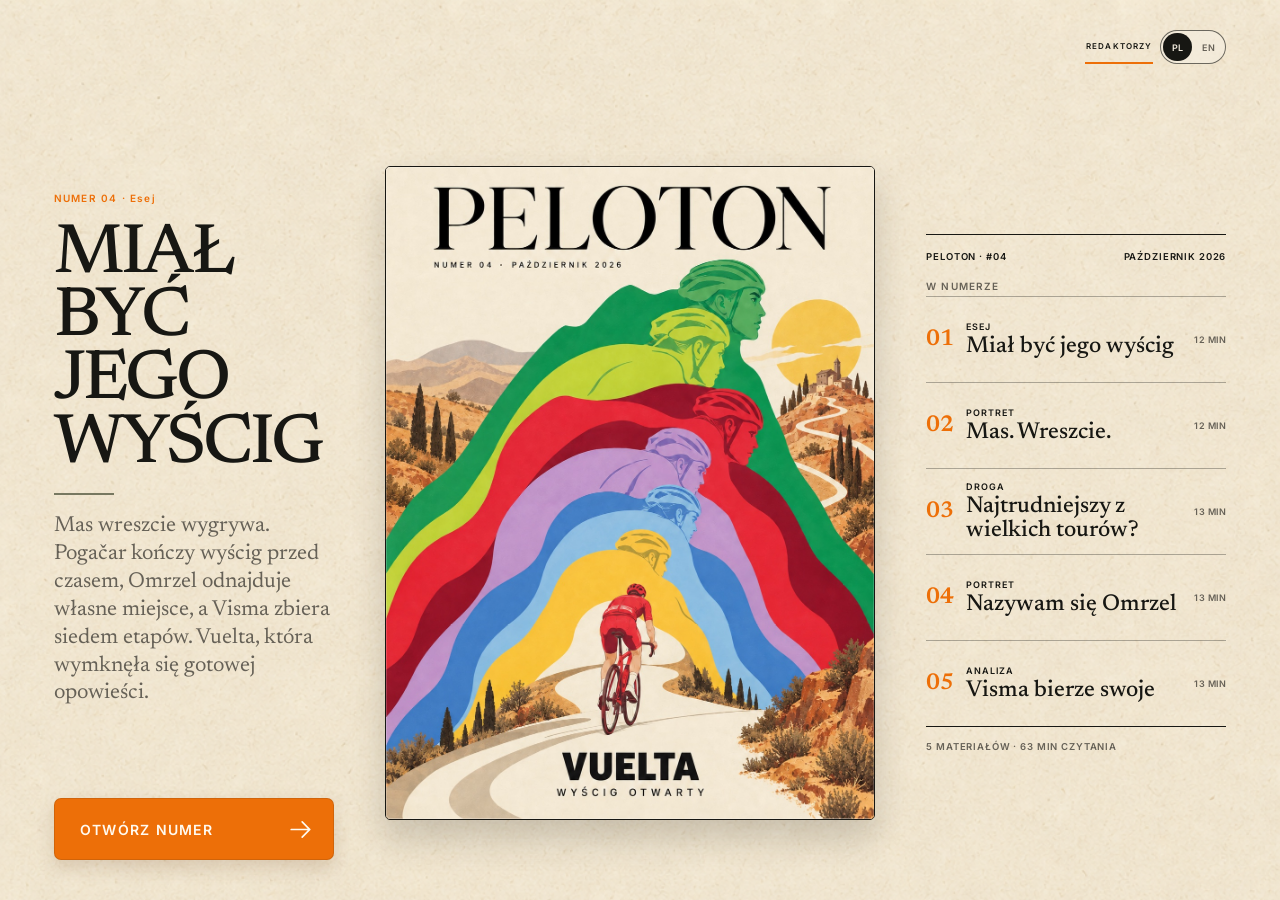
==== commit 42ea53c0: "Deploy Peloton 04 with distinct artwork and preserve Rowki 04" ====
--- a/peloton/index.html
+++ b/peloton/index.html
@@ -4,9 +4,9 @@
     <meta charset="UTF-8" />
     <meta name="viewport" content="width=device-width, initial-scale=1.0, viewport-fit=cover" />
     <meta name="theme-color" content="#f4eddf" />
-    <title>Peloton — Numer 03</title>
-    <script type="module" crossorigin src="/peloton/assets/index-4zhotxwA.js"></script>
-    <link rel="stylesheet" crossorigin href="/peloton/assets/index-mnibWpPK.css">
+    <title>Peloton — Numer 04</title>
+    <script type="module" crossorigin src="/peloton/assets/index-DVo5xqWH.js"></script>
+    <link rel="stylesheet" crossorigin href="/peloton/assets/index-DJhC8_Cs.css">
   </head>
   <body>
     <div id="root"></div>
--- a/peloton/assets/index-DJhC8_Cs.css
+++ b/peloton/assets/index-DJhC8_Cs.css
@@ -0,0 +1 @@
+@font-face{font-family:Newsreader;font-style:normal;font-display:swap;font-weight:400;src:url(/peloton/assets/newsreader-vietnamese-400-normal-DdKr49mV.woff2) format("woff2"),url(/peloton/assets/newsreader-vietnamese-400-normal-BekUZro8.woff) format("woff");unicode-range:U+0102-0103,U+0110-0111,U+0128-0129,U+0168-0169,U+01A0-01A1,U+01AF-01B0,U+0300-0301,U+0303-0304,U+0308-0309,U+0323,U+0329,U+1EA0-1EF9,U+20AB}@font-face{font-family:Newsreader;font-style:normal;font-display:swap;font-weight:400;src:url(/peloton/assets/newsreader-latin-ext-400-normal-svq1FPys.woff2) format("woff2"),url(/peloton/assets/newsreader-latin-ext-400-normal-DYA1XoQK.woff) format("woff");unicode-range:U+0100-02BA,U+02BD-02C5,U+02C7-02CC,U+02CE-02D7,U+02DD-02FF,U+0304,U+0308,U+0329,U+1D00-1DBF,U+1E00-1E9F,U+1EF2-1EFF,U+2020,U+20A0-20AB,U+20AD-20C0,U+2113,U+2C60-2C7F,U+A720-A7FF}@font-face{font-family:Newsreader;font-style:normal;font-display:swap;font-weight:400;src:url(/peloton/assets/newsreader-latin-400-normal-BFBkh4jY.woff2) format("woff2"),url(/peloton/assets/newsreader-latin-400-normal-gRTjlS2D.woff) format("woff");unicode-range:U+0000-00FF,U+0131,U+0152-0153,U+02BB-02BC,U+02C6,U+02DA,U+02DC,U+0304,U+0308,U+0329,U+2000-206F,U+20AC,U+2122,U+2191,U+2193,U+2212,U+2215,U+FEFF,U+FFFD}@font-face{font-family:Newsreader;font-style:normal;font-display:swap;font-weight:500;src:url(/peloton/assets/newsreader-vietnamese-500-normal-CL6a8tp2.woff2) format("woff2"),url(/peloton/assets/newsreader-vietnamese-500-normal-BEAbKU8A.woff) format("woff");unicode-range:U+0102-0103,U+0110-0111,U+0128-0129,U+0168-0169,U+01A0-01A1,U+01AF-01B0,U+0300-0301,U+0303-0304,U+0308-0309,U+0323,U+0329,U+1EA0-1EF9,U+20AB}@font-face{font-family:Newsreader;font-style:normal;font-display:swap;font-weight:500;src:url(/peloton/assets/newsreader-latin-ext-500-normal-BNHmvKvI.woff2) format("woff2"),url(/peloton/assets/newsreader-latin-ext-500-normal-CZruMFou.woff) format("woff");unicode-range:U+0100-02BA,U+02BD-02C5,U+02C7-02CC,U+02CE-02D7,U+02DD-02FF,U+0304,U+0308,U+0329,U+1D00-1DBF,U+1E00-1E9F,U+1EF2-1EFF,U+2020,U+20A0-20AB,U+20AD-20C0,U+2113,U+2C60-2C7F,U+A720-A7FF}@font-face{font-family:Newsreader;font-style:normal;font-display:swap;font-weight:500;src:url(/peloton/assets/newsreader-latin-500-normal-B66TYsaK.woff2) format("woff2"),url(/peloton/assets/newsreader-latin-500-normal-DFwuUcdu.woff) format("woff");unicode-range:U+0000-00FF,U+0131,U+0152-0153,U+02BB-02BC,U+02C6,U+02DA,U+02DC,U+0304,U+0308,U+0329,U+2000-206F,U+20AC,U+2122,U+2191,U+2193,U+2212,U+2215,U+FEFF,U+FFFD}@font-face{font-family:Newsreader;font-style:normal;font-display:swap;font-weight:600;src:url(/peloton/assets/newsreader-vietnamese-600-normal-CaH84vfx.woff2) format("woff2"),url(/peloton/assets/newsreader-vietnamese-600-normal-CVAR0otO.woff) format("woff");unicode-range:U+0102-0103,U+0110-0111,U+0128-0129,U+0168-0169,U+01A0-01A1,U+01AF-01B0,U+0300-0301,U+0303-0304,U+0308-0309,U+0323,U+0329,U+1EA0-1EF9,U+20AB}@font-face{font-family:Newsreader;font-style:normal;font-display:swap;font-weight:600;src:url(/peloton/assets/newsreader-latin-ext-600-normal-BXv5iMHi.woff2) format("woff2"),url(/peloton/assets/newsreader-latin-ext-600-normal-BrbfzHZ5.woff) format("woff");unicode-range:U+0100-02BA,U+02BD-02C5,U+02C7-02CC,U+02CE-02D7,U+02DD-02FF,U+0304,U+0308,U+0329,U+1D00-1DBF,U+1E00-1E9F,U+1EF2-1EFF,U+2020,U+20A0-20AB,U+20AD-20C0,U+2113,U+2C60-2C7F,U+A720-A7FF}@font-face{font-family:Newsreader;font-style:normal;font-display:swap;font-weight:600;src:url(/peloton/assets/newsreader-latin-600-normal-30OJ_TG_.woff2) format("woff2"),url(/peloton/assets/newsreader-latin-600-normal-DUnT2r2g.woff) format("woff");unicode-range:U+0000-00FF,U+0131,U+0152-0153,U+02BB-02BC,U+02C6,U+02DA,U+02DC,U+0304,U+0308,U+0329,U+2000-206F,U+20AC,U+2122,U+2191,U+2193,U+2212,U+2215,U+FEFF,U+FFFD}@font-face{font-family:Inter;font-style:normal;font-display:swap;font-weight:400;src:url(/peloton/assets/inter-cyrillic-ext-400-normal-BQZuk6qB.woff2) format("woff2"),url(/peloton/assets/inter-cyrillic-ext-400-normal-DQukG94-.woff) format("woff");unicode-range:U+0460-052F,U+1C80-1C8A,U+20B4,U+2DE0-2DFF,U+A640-A69F,U+FE2E-FE2F}@font-face{font-family:Inter;font-style:normal;font-display:swap;font-weight:400;src:url(/peloton/assets/inter-cyrillic-400-normal-obahsSVq.woff2) format("woff2"),url(/peloton/assets/inter-cyrillic-400-normal-HOLc17fK.woff) format("woff");unicode-range:U+0301,U+0400-045F,U+0490-0491,U+04B0-04B1,U+2116}@font-face{font-family:Inter;font-style:normal;font-display:swap;font-weight:400;src:url(/peloton/assets/inter-greek-ext-400-normal-DGGRlc-M.woff2) format("woff2"),url(/peloton/assets/inter-greek-ext-400-normal-KugGGMne.woff) format("woff");unicode-range:U+1F00-1FFF}@font-face{font-family:Inter;font-style:normal;font-display:swap;font-weight:400;src:url(/peloton/assets/inter-greek-400-normal-B4URO6DV.woff2) format("woff2"),url(/peloton/assets/inter-greek-400-normal-q2sYcFCs.woff) format("woff");unicode-range:U+0370-0377,U+037A-037F,U+0384-038A,U+038C,U+038E-03A1,U+03A3-03FF}@font-face{font-family:Inter;font-style:normal;font-display:swap;font-weight:400;src:url(/peloton/assets/inter-vietnamese-400-normal-DMkecbls.woff2) format("woff2"),url(/peloton/assets/inter-vietnamese-400-normal-Bbgyi5SW.woff) format("woff");unicode-range:U+0102-0103,U+0110-0111,U+0128-0129,U+0168-0169,U+01A0-01A1,U+01AF-01B0,U+0300-0301,U+0303-0304,U+0308-0309,U+0323,U+0329,U+1EA0-1EF9,U+20AB}@font-face{font-family:Inter;font-style:normal;font-display:swap;font-weight:400;src:url(/peloton/assets/inter-latin-ext-400-normal-C1nco2VV.woff2) format("woff2"),url(/peloton/assets/inter-latin-ext-400-normal-77YHD8bZ.woff) format("woff");unicode-range:U+0100-02BA,U+02BD-02C5,U+02C7-02CC,U+02CE-02D7,U+02DD-02FF,U+0304,U+0308,U+0329,U+1D00-1DBF,U+1E00-1E9F,U+1EF2-1EFF,U+2020,U+20A0-20AB,U+20AD-20C0,U+2113,U+2C60-2C7F,U+A720-A7FF}@font-face{font-family:Inter;font-style:normal;font-display:swap;font-weight:400;src:url(/peloton/assets/inter-latin-400-normal-C38fXH4l.woff2) format("woff2"),url(/peloton/assets/inter-latin-400-normal-CyCys3Eg.woff) format("woff");unicode-range:U+0000-00FF,U+0131,U+0152-0153,U+02BB-02BC,U+02C6,U+02DA,U+02DC,U+0304,U+0308,U+0329,U+2000-206F,U+20AC,U+2122,U+2191,U+2193,U+2212,U+2215,U+FEFF,U+FFFD}@font-face{font-family:Inter;font-style:normal;font-display:swap;font-weight:500;src:url(/peloton/assets/inter-cyrillic-ext-500-normal-B0yAr1jD.woff2) format("woff2"),url(/peloton/assets/inter-cyrillic-ext-500-normal-BmqWE9Dz.woff) format("woff");unicode-range:U+0460-052F,U+1C80-1C8A,U+20B4,U+2DE0-2DFF,U+A640-A69F,U+FE2E-FE2F}@font-face{font-family:Inter;font-style:normal;font-display:swap;font-weight:500;src:url(/peloton/assets/inter-cyrillic-500-normal-BasfLYem.woff2) format("woff2"),url(/peloton/assets/inter-cyrillic-500-normal-CxZf_p3X.woff) format("woff");unicode-range:U+0301,U+0400-045F,U+0490-0491,U+04B0-04B1,U+2116}@font-face{font-family:Inter;font-style:normal;font-display:swap;font-weight:500;src:url(/peloton/assets/inter-greek-ext-500-normal-C4iEst2y.woff2) format("woff2"),url(/peloton/assets/inter-greek-ext-500-normal-2j5mBUwD.woff) format("woff");unicode-range:U+1F00-1FFF}@font-face{font-family:Inter;font-style:normal;font-display:swap;font-weight:500;src:url(/peloton/assets/inter-greek-500-normal-BIZE56-Y.woff2) format("woff2"),url(/peloton/assets/inter-greek-500-normal-Xzm54t5V.woff) format("woff");unicode-range:U+0370-0377,U+037A-037F,U+0384-038A,U+038C,U+038E-03A1,U+03A3-03FF}@font-face{font-family:Inter;font-style:normal;font-display:swap;font-weight:500;src:url(/peloton/assets/inter-vietnamese-500-normal-DOriooB6.woff2) format("woff2"),url(/peloton/assets/inter-vietnamese-500-normal-mJboJaSs.woff) format("woff");unicode-range:U+0102-0103,U+0110-0111,U+0128-0129,U+0168-0169,U+01A0-01A1,U+01AF-01B0,U+0300-0301,U+0303-0304,U+0308-0309,U+0323,U+0329,U+1EA0-1EF9,U+20AB}@font-face{font-family:Inter;font-style:normal;font-display:swap;font-weight:500;src:url(/peloton/assets/inter-latin-ext-500-normal-CV4jyFjo.woff2) format("woff2"),url(/peloton/assets/inter-latin-ext-500-normal-BxGbmqWO.woff) format("woff");unicode-range:U+0100-02BA,U+02BD-02C5,U+02C7-02CC,U+02CE-02D7,U+02DD-02FF,U+0304,U+0308,U+0329,U+1D00-1DBF,U+1E00-1E9F,U+1EF2-1EFF,U+2020,U+20A0-20AB,U+20AD-20C0,U+2113,U+2C60-2C7F,U+A720-A7FF}@font-face{font-family:Inter;font-style:normal;font-display:swap;font-weight:500;src:url(/peloton/assets/inter-latin-500-normal-Cerq10X2.woff2) format("woff2"),url(/peloton/assets/inter-latin-500-normal-BL9OpVg8.woff) format("woff");unicode-range:U+0000-00FF,U+0131,U+0152-0153,U+02BB-02BC,U+02C6,U+02DA,U+02DC,U+0304,U+0308,U+0329,U+2000-206F,U+20AC,U+2122,U+2191,U+2193,U+2212,U+2215,U+FEFF,U+FFFD}@font-face{font-family:Inter;font-style:normal;font-display:swap;font-weight:600;src:url(/peloton/assets/inter-cyrillic-ext-600-normal-Dfes3d0z.woff2) format("woff2"),url(/peloton/assets/inter-cyrillic-ext-600-normal-Bcila6Z-.woff) format("woff");unicode-range:U+0460-052F,U+1C80-1C8A,U+20B4,U+2DE0-2DFF,U+A640-A69F,U+FE2E-FE2F}@font-face{font-family:Inter;font-style:normal;font-display:swap;font-weight:600;src:url(/peloton/assets/inter-cyrillic-600-normal-CWCymEST.woff2) format("woff2"),url(/peloton/assets/inter-cyrillic-600-normal-4D_pXhcN.woff) format("woff");unicode-range:U+0301,U+0400-045F,U+0490-0491,U+04B0-04B1,U+2116}@font-face{font-family:Inter;font-style:normal;font-display:swap;font-weight:600;src:url(/peloton/assets/inter-greek-ext-600-normal-DRtmH8MT.woff2) format("woff2"),url(/peloton/assets/inter-greek-ext-600-normal-B8X0CLgF.woff) format("woff");unicode-range:U+1F00-1FFF}@font-face{font-family:Inter;font-style:normal;font-display:swap;font-weight:600;src:url(/peloton/assets/inter-greek-600-normal-plRanbMR.woff2) format("woff2"),url(/peloton/assets/inter-greek-600-normal-BZpKdvQh.woff) format("woff");unicode-range:U+0370-0377,U+037A-037F,U+0384-038A,U+038C,U+038E-03A1,U+03A3-03FF}@font-face{font-family:Inter;font-style:normal;font-display:swap;font-weight:600;src:url(/peloton/assets/inter-vietnamese-600-normal-Cc8MFFhd.woff2) format("woff2"),url(/peloton/assets/inter-vietnamese-600-normal-BuLX-rYi.woff) format("woff");unicode-range:U+0102-0103,U+0110-0111,U+0128-0129,U+0168-0169,U+01A0-01A1,U+01AF-01B0,U+0300-0301,U+0303-0304,U+0308-0309,U+0323,U+0329,U+1EA0-1EF9,U+20AB}@font-face{font-family:Inter;font-style:normal;font-display:swap;font-weight:600;src:url(/peloton/assets/inter-latin-ext-600-normal-D2bJ5OIk.woff2) format("woff2"),url(/peloton/assets/inter-latin-ext-600-normal-CIVaiw4L.woff) format("woff");unicode-range:U+0100-02BA,U+02BD-02C5,U+02C7-02CC,U+02CE-02D7,U+02DD-02FF,U+0304,U+0308,U+0329,U+1D00-1DBF,U+1E00-1E9F,U+1EF2-1EFF,U+2020,U+20A0-20AB,U+20AD-20C0,U+2113,U+2C60-2C7F,U+A720-A7FF}@font-face{font-family:Inter;font-style:normal;font-display:swap;font-weight:600;src:url(/peloton/assets/inter-latin-600-normal-LgqL8muc.woff2) format("woff2"),url(/peloton/assets/inter-latin-600-normal-CiBQ2DWP.woff) format("woff");unicode-range:U+0000-00FF,U+0131,U+0152-0153,U+02BB-02BC,U+02C6,U+02DA,U+02DC,U+0304,U+0308,U+0329,U+2000-206F,U+20AC,U+2122,U+2191,U+2193,U+2212,U+2215,U+FEFF,U+FFFD}:root{color:#171713;background:#2a2924;font-family:Inter,system-ui,sans-serif;font-synthesis:none;--paper: #f4eddf;--ink: #171713;--muted-ink: #666157;--line: #8a816e;--orange: #ed6f08;--olive: #777860}*{box-sizing:border-box}html,body{margin:0;min-width:320px;min-height:100%;overflow:hidden;-webkit-font-smoothing:antialiased;text-rendering:optimizeLegibility}button,a{-webkit-tap-highlight-color:transparent}button{color:inherit;font:inherit}button:focus-visible{outline:3px solid #315f8c;outline-offset:3px}.prototype-stage{min-height:100dvh;display:grid;place-items:center;background:var(--paper)}.mobile-prototype{width:100vw;height:100dvh;margin-inline:auto;overflow:hidden;position:relative;isolation:isolate;background-color:var(--paper);background-image:url(/peloton/assets/paper-texture.png);background-size:cover;box-shadow:none}.cover-screen,.contents-screen,.story-screen,.editorial-screen{position:absolute;top:0;right:0;bottom:0;left:0}.story-screen--issue-04{--orange: #b5522e;--olive: #677047}.story-screen--issue-03{--orange: #c9543e;--olive: #5f6f61}.cover-screen{overflow-x:hidden;overflow-y:auto;overscroll-behavior-y:contain;-webkit-overflow-scrolling:touch;scrollbar-color:rgb(23 23 19 / .35) transparent;scrollbar-width:thin}.cover-screen__current{width:100%;min-height:100dvh;display:grid;grid-template-rows:auto minmax(0,1fr) auto auto;gap:clamp(12px,2.1dvh,18px);padding:clamp(24px,4.1dvh,34px) 28px clamp(24px,4dvh,34px)}.cover-screen::-webkit-scrollbar{width:7px}.cover-screen::-webkit-scrollbar-thumb{border-radius:99px;background:#17171347}.masthead{min-height:79px;display:grid;grid-template-columns:minmax(0,1fr) auto;align-items:flex-start;column-gap:8px;position:relative}.masthead__wordmark{width:min(216px,100%);min-width:0;padding-bottom:9px;border-bottom:1px solid var(--ink);font-family:Newsreader,Georgia,serif;font-size:clamp(29px,calc(12.85vw - 12.12px),45px);font-weight:500;line-height:.94;letter-spacing:-.055em;white-space:nowrap}.masthead--wordmark-in-artwork .masthead__wordmark{visibility:hidden}.masthead__actions{display:flex;align-items:center;gap:7px;flex:none}.masthead__editors{min-height:34px;display:inline-flex;align-items:center;position:static;padding:0 1px;border:0;border-bottom:2px solid var(--orange);background:transparent;color:var(--ink);cursor:pointer;font-size:8px;font-weight:700;letter-spacing:.14em;line-height:1;text-transform:uppercase;transition:color .16s ease,border-color .16s ease}.masthead__editors:hover{color:var(--orange)}.language-switch{height:34px;display:inline-flex;align-items:center;gap:2px;padding:2px;border:1px solid rgb(23 23 19 / .62);border-radius:999px;background:#f4eddfb3}.language-switch button{min-width:29px;height:28px;padding:0 7px;border:0;border-radius:999px;background:transparent;color:var(--muted-ink);cursor:pointer;font-size:9px;font-weight:700;letter-spacing:.08em;transition:background-color .16s ease,color .16s ease}.language-switch button[aria-pressed=true]{background:var(--ink);color:var(--paper)}.language-switch button:hover:not([aria-pressed=true]){background:#17171312;color:var(--ink)}.language-switch--compact{height:30px}.language-switch--compact button{min-width:27px;height:24px;padding-inline:6px;font-size:8px}.icon-button{width:44px;height:44px;display:inline-grid;place-items:center;padding:0;border:0;border-radius:50%;background:transparent;cursor:pointer;transition:background-color .16s ease,transform .16s ease}.icon-button:hover{background:#17171312}.icon-button:active{transform:scale(.95)}.issue-cover{width:100%;height:100%;max-height:522px;align-self:start;min-height:0;display:block;position:relative;padding:0;overflow:hidden;border:1.5px solid var(--ink);border-radius:5px;background:#eee5d4;box-shadow:0 13px 22px #29231a38;cursor:pointer;transform-style:preserve-3d;perspective:1200px}.issue-cover:before,.issue-cover:after{content:"";position:absolute;pointer-events:none}.issue-cover:before{width:52%;height:170%;top:-35%;left:-66%;z-index:2;background:linear-gradient(90deg,transparent 0%,rgb(255 249 233 / .02) 27%,rgb(255 249 233 / .2) 50%,rgb(255 249 233 / .03) 73%,transparent 100%);filter:blur(1px);mix-blend-mode:soft-light;opacity:0;transform:translate(0) rotate(10deg);animation:cover-paper-sheen 12s ease-in-out 1.8s infinite}.issue-cover:after{top:0;right:0;bottom:0;left:0;z-index:4;border:1px solid rgb(255 255 255 / .18);border-radius:inherit}.issue-cover picture{width:100%;height:100%;display:block}.issue-cover img{width:100%;height:100%;display:block;object-fit:cover;object-position:50% 48%}.issue-cover__art{transform-origin:54% 44%;backface-visibility:hidden;will-change:transform;animation:cover-art-drift 14s ease-in-out infinite}.issue-cover--complete-art{height:auto;aspect-ratio:3 / 4;align-self:center}.issue-cover--complete-art img{object-position:center}.issue-cover__title{position:absolute;top:52px;left:50%;z-index:3;transform:translate(-50%);color:var(--paper);font-family:Newsreader,Georgia,serif;font-size:clamp(41px,11vw,54px);font-weight:600;line-height:.82;letter-spacing:-.055em;white-space:nowrap;text-shadow:0 2px 6px rgb(0 0 0 / .62);pointer-events:none}@keyframes cover-art-drift{0%,to{transform:scale(1.008) translateZ(0)}50%{transform:scale(1.024) translate3d(-.22%,-.36%,0)}}@keyframes cover-paper-sheen{0%,28%{transform:translateZ(0) rotate(10deg);opacity:0}36%{opacity:.42}54%{transform:translate3d(350%,0,0) rotate(10deg);opacity:0}to{transform:translate3d(350%,0,0) rotate(10deg);opacity:0}}.issue-cover__number,.issue-cover__date{position:absolute;top:21px;z-index:3;font-family:Inter,sans-serif;font-size:13px;font-weight:600;letter-spacing:.035em;text-shadow:0 1px 0 rgb(244 237 223 / .78)}.issue-cover__number{left:20px;text-shadow:0 0 3px var(--paper),0 1px 0 var(--paper)}.issue-cover__date{right:20px;color:var(--paper);text-shadow:0 1px 2px rgb(0 0 0 / .72)}.issue-heading{display:grid;justify-items:center;gap:8px}.issue-heading__eyebrow,.issue-heading__dek,.cover-notes,.contents-heading-block__dek{display:none}.issue-heading h1{margin:0;font-family:Newsreader,Georgia,serif;font-size:clamp(36px,9.8vw,38px);font-weight:500;line-height:.95;letter-spacing:-.045em;text-transform:uppercase;white-space:nowrap}.issue-heading__rule{width:40px;height:2px;display:block;background:var(--olive)}.primary-action{min-height:52px;display:flex;align-items:center;justify-content:space-between;padding:0 19px 0 25px;border:1px solid rgb(125 67 17 / .25);border-radius:7px;background:var(--orange);color:#fffaf0;box-shadow:0 8px 18px #67360f2b;cursor:pointer;font-size:14px;font-weight:600;letter-spacing:.09em;transition:background-color .18s ease,transform .18s ease,box-shadow .18s ease}.primary-action:hover{background:#dc6305;box-shadow:0 10px 24px #67360f38}.primary-action:active{transform:translateY(1px)}.upcoming-issue{width:100%;min-height:100dvh;display:grid;align-content:center;gap:28px;position:relative;isolation:isolate;overflow:hidden;padding:52px 28px 64px;border-top:1px solid rgb(23 23 19 / .58)}.upcoming-issue__ghost{position:absolute;top:10px;right:-.03em;z-index:-1;color:#17171309;font-family:Newsreader,Georgia,serif;font-size:clamp(190px,66vw,290px);font-weight:500;line-height:.8;letter-spacing:-.09em;pointer-events:none}.upcoming-issue__copy,.upcoming-issue__figure{position:relative;z-index:1}.upcoming-issue__topline,.upcoming-issue__folio,.upcoming-issue__figure figcaption{display:flex;align-items:center;justify-content:space-between;gap:16px;font-size:9px;font-weight:650;letter-spacing:.12em;text-transform:uppercase}.upcoming-issue__topline{padding:10px 0;border-top:1px solid var(--ink);border-bottom:1px solid rgb(23 23 19 / .32)}.upcoming-issue__topline span:last-child{color:var(--orange)}.upcoming-issue__folio{margin:26px 0 0;color:var(--muted-ink)}.upcoming-issue h2{max-width:9ch;margin:12px 0 0;font-family:Newsreader,Georgia,serif;font-size:clamp(48px,14vw,62px);font-weight:500;line-height:.86;letter-spacing:-.052em;text-transform:uppercase;text-wrap:balance}.upcoming-issue__rule{width:52px;height:2px;display:block;margin-top:22px;background:var(--orange)}.upcoming-issue__dek{max-width:34ch;margin:18px 0 0;color:#302f2a;font-family:Newsreader,Georgia,serif;font-size:20px;line-height:1.32}.upcoming-issue__artist{margin:22px 0 0;color:var(--muted-ink);font-size:9px;font-weight:650;letter-spacing:.11em}.upcoming-issue__figure{width:100%;margin:0}.upcoming-issue__cover{width:100%;aspect-ratio:3 / 4;position:relative;overflow:hidden;border:1.5px solid var(--ink);border-radius:3px;background:#f4dfd8;box-shadow:0 18px 34px #29231a36}.upcoming-issue__cover picture{width:100%;height:100%;display:block}.upcoming-issue__cover img{width:100%;height:100%;display:block;object-fit:cover}.upcoming-issue--preview{scroll-margin-top:20px}.upcoming-issue__topics{grid-column:1 / -1;position:relative;z-index:1;margin-top:12px}.upcoming-issue__topics-label{margin:0;padding-bottom:14px;border-bottom:1px solid var(--ink);font-size:10px;font-weight:650;letter-spacing:.1em}.upcoming-issue__topics ol{list-style:none;margin:0;padding:0}.upcoming-issue__topics li{display:grid;grid-template-columns:26px minmax(0,1fr);gap:14px;padding:19px 0;border-bottom:1px solid rgb(23 23 19 / .22)}.upcoming-issue__topic-number{padding-top:6px;color:#a14926;font-size:11px;font-weight:650;letter-spacing:.04em}.upcoming-issue__topics h3{margin:0;font-family:Newsreader,Georgia,serif;font-size:27px;font-weight:500;line-height:1.05;letter-spacing:-.025em;text-wrap:balance}.upcoming-issue__topics li p{max-width:62ch;margin:8px 0 0;color:#4e4c43;font-size:13px;line-height:1.55}.upcoming-issue__note{margin:18px 0 0;color:var(--muted-ink);font-size:11px;line-height:1.55}@media(min-width:768px){.upcoming-issue__topics li{grid-template-columns:30px minmax(0,1fr);gap:20px;padding-block:22px}.upcoming-issue__topics li>div{display:grid;grid-template-columns:minmax(0,.9fr) minmax(0,1.1fr);align-items:baseline;gap:30px}.upcoming-issue__topics li p{margin-top:0;font-size:14px}.upcoming-issue__topics h3{font-size:32px}}@media(min-width:768px)and (max-width:1199px){.upcoming-issue.upcoming-issue--preview h2{font-size:clamp(42px,6vw,56px);line-height:.96}}.library-issue__cover-button{width:100%;display:block;padding:0;border:0;background:transparent;cursor:pointer}.library-issue__masthead,.library-issue__number,.library-issue__date{position:absolute;z-index:2;pointer-events:none}.library-issue__masthead{top:8%;left:50%;transform:translate(-50%);color:var(--paper);font-family:Newsreader,Georgia,serif;font-size:clamp(38px,10vw,58px);font-weight:600;line-height:.85;letter-spacing:-.055em;text-shadow:0 2px 6px rgb(0 0 0 / .62)}.library-issue__number,.library-issue__date{top:3.2%;font-size:10px;font-weight:700;letter-spacing:.06em;text-shadow:0 0 3px var(--paper),0 1px 0 var(--paper)}.library-issue__number{left:5%}.library-issue__date{right:5%}.library-issue__action{width:min(100%,360px);min-height:50px;display:flex;align-items:center;justify-content:space-between;gap:18px;margin-top:25px;padding:0 17px 0 20px;border:1px solid var(--ink);background:transparent;cursor:pointer;font-size:10px;font-weight:700;letter-spacing:.1em;transition:background-color .17s ease,color .17s ease}.library-issue__action:hover{background:var(--ink);color:var(--paper)}.upcoming-issue__figure figcaption{padding-top:12px;color:var(--muted-ink)}.publisher-apps{width:100%;position:relative;padding:48px 28px 54px;border-top:1px solid rgb(23 23 19 / .58)}.publisher-apps__header{display:grid;gap:13px;padding-bottom:28px;border-bottom:1px solid var(--ink)}.publisher-apps__kicker{margin:0 0 10px;color:var(--orange);font-size:9px;font-weight:700;letter-spacing:.14em}.publisher-apps h2{max-width:10ch;margin:0;font-family:Newsreader,Georgia,serif;font-size:clamp(42px,12vw,54px);font-weight:500;line-height:.9;letter-spacing:-.05em;text-wrap:balance}.publisher-apps__dek{max-width:34ch;margin:0;color:#34332e;font-family:Newsreader,Georgia,serif;font-size:19px;line-height:1.34}.publisher-apps__list{margin:0;padding:0;list-style:none}.publisher-apps__item{min-width:0;border-bottom:1px solid rgb(23 23 19 / .32)}.publisher-apps__item a{min-height:112px;display:grid;grid-template-columns:21px 48px minmax(0,1fr);grid-template-areas:"number icon copy" ". . store";align-items:start;gap:10px 13px;padding:18px 0;color:inherit;text-decoration:none}.publisher-apps__item a:focus-visible{outline:3px solid #315f8c;outline-offset:4px}.publisher-apps__number{grid-area:number;padding-top:2px;color:var(--orange);font-family:Newsreader,Georgia,serif;font-size:17px;font-weight:600}.publisher-apps__item img{grid-area:icon;width:48px;height:48px;display:block;border:1px solid rgb(23 23 19 / .28);border-radius:11px;filter:saturate(.72) contrast(.94);transition:filter .18s ease,transform .18s ease}.publisher-apps__copy{min-width:0;grid-area:copy;display:grid;gap:4px}.publisher-apps__copy small,.publisher-apps__store,.publisher-apps__folio{font-size:8.5px;font-weight:700;letter-spacing:.11em}.publisher-apps__copy small{color:var(--muted-ink)}.publisher-apps__copy strong{font-family:Newsreader,Georgia,serif;font-size:22px;font-weight:600;line-height:1;letter-spacing:-.02em;transition:color .18s ease}.publisher-apps__copy>span{max-width:33ch;color:#444138;font-size:12px;line-height:1.45}.publisher-apps__store{grid-area:store;display:inline-flex;align-items:center;gap:5px;color:var(--ink)}.publisher-apps__store svg{color:var(--orange);transition:transform .18s ease}.publisher-apps__item a:hover .publisher-apps__copy strong{color:#a74600}.publisher-apps__item a:hover img{filter:saturate(.96) contrast(1);transform:translateY(-1px)}.publisher-apps__item a:hover .publisher-apps__store svg{transform:translate(2px,-2px)}.publisher-apps__folio{display:flex;align-items:center;justify-content:space-between;gap:20px;padding-top:16px;color:var(--muted-ink)}.reader-bar{height:54px;display:grid;grid-template-columns:44px 1fr auto;align-items:center;border-bottom:1px solid rgb(23 23 19 / .72)}.reader-bar__brand{justify-self:center;font-family:Newsreader,Georgia,serif;font-size:22px;font-weight:600;letter-spacing:-.025em}.reader-bar__issue{font-size:11px;font-weight:600;letter-spacing:.08em}.reader-bar__tools{display:flex;align-items:center;justify-content:flex-end;gap:8px}.contents-screen{display:grid;grid-template-rows:54px minmax(0,1fr) 52px;gap:16px;padding:18px 24px 24px;overflow:hidden}.contents-sheet{min-height:0;display:flex;flex-direction:column;overflow:hidden;padding:18px 18px 14px;border:1px solid rgb(23 23 19 / .86);border-radius:3px;background:#f4eddfb3;box-shadow:0 8px 18px #29231a1a}.contents-meta{display:flex;align-items:center;justify-content:space-between;margin-bottom:15px;font-size:10px;font-weight:600;line-height:14px;letter-spacing:.09em}.contents-heading-block h1{margin:0;outline:none;font-family:Newsreader,Georgia,serif;font-size:45px;font-weight:500;line-height:.94;letter-spacing:-.04em}.contents-accent{width:42px;height:2px;display:block;margin-top:12px;background:var(--orange)}.story-list{flex:1;min-height:0;display:grid;grid-template-rows:repeat(var(--story-count, 4),minmax(0,1fr));margin:18px 0 0;padding:0;list-style:none;border-top:1px solid var(--ink)}.story-list li{min-height:0;border-bottom:1px solid rgb(23 23 19 / .34)}.story-list button{width:100%;height:100%;min-height:0;display:grid;grid-template-columns:26px minmax(0,1fr) 90px 16px;align-items:center;gap:8px;padding:12px 0;border:0;background:transparent;text-align:left;cursor:pointer;transition:background-color .16s ease,opacity .16s ease}.story-list button:hover{background:#17171309}.story-list button:active{opacity:.82}.story-list__number{align-self:start;padding-top:2px;color:var(--orange);font-family:Newsreader,Georgia,serif;font-size:23px;font-weight:600;line-height:1;letter-spacing:-.03em}.story-list__time{display:flex;align-items:center;gap:4px;color:var(--muted-ink);font-size:9.5px;font-weight:500;line-height:12px;letter-spacing:.04em;text-transform:uppercase}.story-list__copy{min-width:0;display:grid;align-content:center;gap:0}.story-list__copy small{font-size:9.5px;font-weight:600;line-height:12px;letter-spacing:.1em;text-transform:uppercase}.story-list__copy strong{margin-top:5px;font-family:Newsreader,Georgia,serif;font-size:23px;font-weight:500;line-height:.98;letter-spacing:-.025em;text-wrap:balance}.story-list__description{margin-top:7px;color:var(--muted-ink);font-size:10.5px;line-height:14px}.story-list__time{margin-top:7px}.story-list__thumb{width:90px;height:112px;align-self:center;display:block;position:relative;overflow:hidden;border:1px solid rgb(23 23 19 / .62);border-radius:2px;background:#d8cdb9}.story-list__thumb img{position:absolute;top:0;left:0;width:100%;height:300%;display:block;object-fit:cover;object-position:center;transition:transform .22s ease}.story-list__thumb--standalone img{width:100%;height:100%;object-fit:cover;transform:none}.story-list li:nth-child(2) .story-list__thumb--triptych img{transform:translateY(-33.333%)}.story-list li:nth-child(3) .story-list__thumb--triptych img{transform:translateY(-66.666%)}.story-list li:nth-child(1) button:hover .story-list__thumb--triptych img{transform:scale(1.02)}.story-list li:nth-child(2) button:hover .story-list__thumb--triptych img{transform:translateY(-33.333%) scale(1.02)}.story-list li:nth-child(3) button:hover .story-list__thumb--triptych img{transform:translateY(-66.666%) scale(1.02)}.story-list button:hover .story-list__thumb--standalone img{transform:scale(1.025)}.story-list__arrow{transition:transform .16s ease}.story-list button:hover .story-list__arrow{transform:translate(3px)}.contents-folio{min-height:28px;display:flex;align-items:flex-end;justify-content:space-between;padding-top:10px;border-top:1px solid rgb(23 23 19 / .28);color:var(--muted-ink);font-size:9.5px;font-weight:600;letter-spacing:.08em}.contents-action{width:100%}.story-screen{overflow-x:clip;overflow-y:auto;overscroll-behavior:contain;scrollbar-width:none}.story-screen::-webkit-scrollbar{display:none}.story-toolbar{height:70px;display:grid;position:sticky;top:0;z-index:5;grid-template-columns:44px 1fr auto;align-items:center;padding:0 12px;border-bottom:1px solid rgb(23 23 19 / .72);background:#f4eddff5;-webkit-backdrop-filter:blur(10px);backdrop-filter:blur(10px)}.story-toolbar__identity{display:grid;justify-items:center;gap:2px}.story-toolbar__identity>span{font-family:Newsreader,Georgia,serif;font-size:19px;font-weight:600;line-height:1;letter-spacing:-.025em}.story-toolbar__identity small{font-size:9px;font-weight:600;line-height:11px;letter-spacing:.1em}.story-toolbar__actions{display:flex;align-items:center;gap:1px}.story-toolbar__actions .language-switch{margin-right:3px}.story-progress{position:sticky;top:69px;z-index:3;height:2px;background:#1717131f}.story-progress span{height:100%;display:block;background:var(--orange);transition:width .12s linear}.share-notice-wrap{position:fixed;top:82px;left:50%;z-index:8;width:min(350px,calc(100vw - 40px));transform:translate(-50%);pointer-events:none}.share-notice{width:max-content;max-width:100%;margin:0 auto;padding:10px 14px;border:1px solid rgb(244 237 223 / .22);border-radius:999px;background:var(--ink);color:var(--paper);box-shadow:0 8px 20px #0003;font-size:12px;font-weight:600;letter-spacing:.02em}.article-opening{min-width:0;padding:30px 24px 27px}.article-opening__meta{display:flex;align-items:center;justify-content:space-between;margin-bottom:17px;font-size:10.5px;font-weight:600;line-height:14px;letter-spacing:.1em;text-transform:uppercase}.article-opening h1{max-width:100%;margin:0;outline:none;font-family:Newsreader,Georgia,serif;font-size:74px;font-weight:500;line-height:.82;letter-spacing:-.045em;text-transform:uppercase}.article-opening h1 span{display:block}.article-opening--zolty-gregario h1{font-size:clamp(58px,17vw,66px)}.article-opening__rule{width:44px;height:2px;display:block;margin:20px 0;background:var(--olive)}.article-opening__lead{max-width:340px;margin:0;font-family:Newsreader,Georgia,serif;font-size:20.5px;line-height:1.32}.article-opening__byline{margin:17px 0 0;font-size:10px;font-weight:600;line-height:14px;letter-spacing:.07em}.article-hero{margin:0}.article-hero>picture{min-height:0;display:block;overflow:hidden}.article-hero>picture>img{width:100%;height:min(610px,156vw);display:block;object-fit:cover;border-top:1px solid var(--ink);border-bottom:1px solid var(--ink)}.article-hero--landscape>picture>img{height:auto;aspect-ratio:3 / 2;object-fit:cover}.article-hero figcaption{display:grid;gap:4px;padding:11px 24px 22px;border-bottom:1px solid rgb(23 23 19 / .34);color:var(--muted-ink);font-size:11px;line-height:1.45}.article-hero figcaption small{font-size:9px;font-weight:600;letter-spacing:.08em}.story-body{padding:40px 26px 70px}.story-section{margin:0 0 46px}.story-section__label{margin:0 0 10px;color:var(--orange);font-family:Inter,sans-serif;font-size:9.5px;font-weight:600;letter-spacing:.12em;text-transform:uppercase}.story-section h2{margin:0 0 22px;font-family:Newsreader,Georgia,serif;font-size:35px;font-weight:500;line-height:1;letter-spacing:-.035em;text-wrap:balance}.story-section p:not(.story-section__label){margin:0 0 24px;font-family:Newsreader,Georgia,serif;font-size:19px;line-height:1.58}.story-section p:last-child{margin-bottom:0}.story-section--forecast{margin-top:8px;padding:28px 0 30px 20px;border-top:1px solid var(--ink);border-bottom:1px solid var(--ink);border-left:3px solid var(--orange)}.story-section--forecast .story-section__label{color:var(--ink)}.story-body__dropcap:first-letter{float:left;margin:6px 8px 0 0;color:var(--orange);font-family:Newsreader,Georgia,serif;font-size:66px;font-weight:500;line-height:.68}.story-thesis{margin:38px -6px 36px;padding:25px 6px 22px;border-top:1px solid var(--ink);border-bottom:1px solid var(--ink)}.story-thesis>span{display:block;margin-bottom:12px;color:var(--orange);font-size:8.5px;font-weight:700;letter-spacing:.13em}.story-thesis p{margin:0;font-family:Newsreader,Georgia,serif;font-size:31px;font-weight:500;line-height:1.05;letter-spacing:-.035em}.story-media{position:relative;margin:39px -26px 46px}.story-media picture{display:block;overflow:hidden;background:#d8cdb9}.story-media img{width:100%;display:block;object-fit:cover;aspect-ratio:3 / 2;border-top:1px solid var(--ink);border-bottom:1px solid var(--ink)}.story-media--wide img{aspect-ratio:16 / 9}.story-media--portrait,.story-media--square{width:86%;margin-inline:auto}.story-media--portrait img{aspect-ratio:4 / 5;border:1px solid var(--ink)}.story-media--square img{aspect-ratio:1;border:1px solid var(--ink)}.story-media--documentary picture{padding:clamp(7px,1vw,11px);border:1px solid rgb(23 23 19 / .5);background:var(--paper)}.story-media--documentary img{border:0;filter:saturate(.82) contrast(1.04) sepia(.06)}.story-media figcaption{display:grid;gap:4px;padding:10px 26px 0;color:var(--muted-ink);font-size:11px;line-height:1.4}.story-media figcaption small{font-size:8.5px;font-weight:600;letter-spacing:.08em}.story-media figcaption a{color:inherit;text-decoration-color:#17171361;text-decoration-thickness:1px;text-underline-offset:3px}.story-media figcaption a:hover{color:var(--ink);text-decoration-color:currentColor}.story-media__folio{position:absolute;top:10px;right:10px;padding:5px 7px 4px;border:1px solid rgb(23 23 19 / .58);background:#f4eddfe6;font-size:8px;font-weight:700;letter-spacing:.1em}.editorial-debate{margin:46px -26px 54px;padding:27px 26px 31px;border-top:5px solid var(--orange);background:var(--ink);color:var(--paper)}.editorial-debate__masthead{display:flex;align-items:center;justify-content:space-between;gap:16px;padding-bottom:13px;border-bottom:1px solid rgb(244 237 223 / .35);color:var(--orange);font-size:9px;font-weight:700;letter-spacing:.13em;text-transform:uppercase}.editorial-debate h2{max-width:760px;margin:27px 0 31px;font-family:Newsreader,Georgia,serif;font-size:34px;font-weight:500;line-height:1.02;letter-spacing:-.035em;text-wrap:balance}.editorial-debate__positions{display:grid;border-top:1px solid rgb(244 237 223 / .35)}.editorial-debate__positions section{padding:22px 0 23px;border-bottom:1px solid rgb(244 237 223 / .35)}.editorial-debate__positions section>p{margin:0 0 10px;color:var(--orange);font-size:9px;font-weight:700;letter-spacing:.12em;text-transform:uppercase}.editorial-debate__positions strong{display:block;margin-bottom:9px;font-family:Newsreader,Georgia,serif;font-size:23px;font-weight:500;line-height:1.08}.editorial-debate__positions section>span{display:block;color:#f4eddfc7;font-family:Newsreader,Georgia,serif;font-size:16px;line-height:1.45}.editorial-debate__verdict{margin-top:28px;padding-left:17px;border-left:3px solid var(--orange)}.editorial-debate__verdict>span{color:var(--orange);font-size:8.5px;font-weight:700;letter-spacing:.12em}.editorial-debate__verdict p{margin:8px 0 0;font-family:Newsreader,Georgia,serif;font-size:18px;line-height:1.4}.source-notes{margin:58px 0 12px;padding:26px 0 24px;border-top:2px solid var(--olive);border-bottom:1px solid var(--ink)}.source-notes>p{margin:0 0 10px;color:var(--olive);font-size:9.5px;font-weight:700;letter-spacing:.12em}.source-notes h2{margin:0 0 20px;font-family:Newsreader,Georgia,serif;font-size:32px;font-weight:500;line-height:1;letter-spacing:-.03em}.source-notes ol{margin:0;padding:0;list-style:none}.source-notes li+li{border-top:1px solid rgb(23 23 19 / .22)}.source-notes a{min-height:48px;display:flex;align-items:center;justify-content:space-between;gap:18px;color:inherit;font-family:Newsreader,Georgia,serif;font-size:16px;line-height:1.25;text-decoration:none}.source-notes a:hover{color:var(--orange)}.article-endnote{display:grid;grid-template-columns:1fr auto;gap:8px 18px;margin:54px 0 18px;padding:18px 0 4px;border-top:1px solid rgb(23 23 19 / .5);color:var(--muted-ink);font-size:9px;font-weight:600;letter-spacing:.08em;text-transform:uppercase}.article-endnote p{grid-column:1 / -1;margin:0;font-size:10px;font-weight:500;line-height:1.45;letter-spacing:.04em}.service-box{margin:56px 0 14px;padding:24px 0 22px;border-top:2px solid var(--orange);border-bottom:1px solid var(--ink)}.service-box>p{margin:0 0 11px;color:var(--orange);font-size:9.5px;font-weight:600;letter-spacing:.12em}.service-box h2{margin:0;font-family:Newsreader,Georgia,serif;font-size:33px;font-weight:500;line-height:1;letter-spacing:-.035em}.service-box ol{margin:24px 0 0;padding:0;list-style:none;counter-reset:service-step}.service-box li{display:grid;grid-template-columns:28px minmax(0,1fr);gap:12px;padding:12px 0;border-top:1px solid rgb(23 23 19 / .28);font-family:Newsreader,Georgia,serif;font-size:17px;line-height:1.4;counter-increment:service-step}.service-box li:before{content:counter(service-step,decimal-leading-zero);color:var(--orange);font-family:Inter,sans-serif;font-size:10px;font-weight:600;letter-spacing:.08em}.next-story{width:100%;min-height:92px;display:flex;align-items:center;justify-content:space-between;gap:18px;padding:16px 2px;border:0;border-top:1px solid var(--ink);border-bottom:1px solid var(--ink);background:transparent;text-align:left;cursor:pointer}.next-story>span{display:grid;gap:5px}.next-story small{font-size:9.5px;font-weight:600;letter-spacing:.1em}.next-story strong{font-family:Newsreader,Georgia,serif;font-size:27px;font-weight:500;line-height:1;letter-spacing:-.025em}.next-story svg{flex:0 0 auto;transition:transform .16s ease}.next-story:hover svg{transform:translate(4px)}.editorial-screen{display:grid;grid-template-rows:76px minmax(0,1fr);overflow:hidden;background:var(--paper)}.editorial-bar{display:grid;grid-template-columns:48px minmax(0,1fr) auto;align-items:center;gap:12px;padding:0 20px;border-bottom:1px solid var(--ink);background:#f4eddff0;-webkit-backdrop-filter:blur(9px);backdrop-filter:blur(9px);z-index:2}.editorial-bar__brand{justify-self:center;font-family:Newsreader,Georgia,serif;font-size:19px;font-weight:700;letter-spacing:-.025em}.editorial-bar__brand small{margin-left:6px;color:var(--orange);font-family:Inter,system-ui,sans-serif;font-size:8px;font-weight:700;letter-spacing:.11em;text-transform:uppercase}.editorial-scroll{min-height:0;overflow-x:hidden;overflow-y:auto;overscroll-behavior-y:contain;padding:34px 24px 28px;scrollbar-color:rgb(23 23 19 / .35) transparent;scrollbar-width:thin}.editorial-intro>p:first-child,.editorial-chief>p:first-child,.editorial-card__meta,.editorial-card__notes span,.editorial-card__assignment span,.editorial-folio{font-size:9px;font-weight:700;letter-spacing:.11em;text-transform:uppercase}.editorial-intro>p:first-child{margin:0 0 10px;color:var(--orange)}.editorial-intro h1{max-width:100%;margin:0;font-family:Newsreader,Georgia,serif;font-size:clamp(43px,11.8vw,60px);font-weight:500;line-height:.91;letter-spacing:-.055em;text-wrap:balance}.editorial-intro h1:focus{outline:none}.editorial-intro>div{width:54px;height:4px;margin:22px 0 17px;background:var(--orange)}.editorial-intro__dek{max-width:39ch;margin:0;color:var(--muted-ink);font-family:Newsreader,Georgia,serif;font-size:19px;line-height:1.35}.editorial-chief{display:grid;grid-template-columns:104px minmax(0,1fr);grid-template-areas:"portrait kicker" "portrait title" "copy copy";gap:8px 16px;margin:34px 0 38px;padding:23px 20px 22px;border-top:1px solid var(--ink);border-bottom:1px solid var(--ink);background:#77786017}.editorial-chief>p:first-child{grid-area:kicker;margin:0;color:var(--orange)}.editorial-chief h2{grid-area:title;max-width:12ch;margin:0;font-family:Newsreader,Georgia,serif;font-size:31px;font-weight:500;line-height:.98;letter-spacing:-.04em}.editorial-chief__portrait{grid-area:portrait;width:100%;aspect-ratio:16 / 25;margin:0;overflow:hidden;background:var(--ink)}.editorial-chief__portrait img{display:block;width:100%;height:100%;object-fit:cover}.editorial-chief>p:last-child{grid-area:copy;max-width:64ch;margin:8px 0 0;font-size:13px;line-height:1.55}.editorial-team{margin:0;padding:0;border-bottom:1px solid var(--ink);list-style:none}.editorial-card{display:grid;grid-template-columns:98px minmax(0,1fr);gap:16px;padding:24px 0 26px;border-top:1px solid var(--ink)}.editorial-card figure{width:98px;aspect-ratio:4 / 5;margin:0;overflow:hidden;background:var(--line)}.editorial-card figure img{width:100%;height:100%;display:block;object-fit:cover;object-position:50% 18%;filter:saturate(.92) contrast(1.02)}.editorial-card__copy{min-width:0}.editorial-card__affiliation{display:flex;align-items:center;gap:7px;margin:0 0 7px;font-size:7px;font-weight:700;letter-spacing:.13em;line-height:1}.editorial-card__affiliation span{color:var(--muted-ink)}.editorial-card__affiliation strong{padding:3px 5px 2px;background:var(--orange);color:var(--paper);font-size:inherit;letter-spacing:inherit}.editorial-card__meta{display:flex;align-items:baseline;gap:8px;margin:0 0 8px;color:var(--muted-ink)}.editorial-card__meta span:first-child{color:var(--orange);font-family:Newsreader,Georgia,serif;font-size:19px;letter-spacing:0}.editorial-card h2{margin:0;font-family:Newsreader,Georgia,serif;font-size:30px;font-weight:600;line-height:.98;letter-spacing:-.04em}.editorial-card__character{margin:11px 0 0;font-family:Newsreader,Georgia,serif;font-size:16px;line-height:1.34}.editorial-card__notes{display:grid;gap:10px;margin-top:15px;padding-top:13px;border-top:1px solid rgb(23 23 19 / .24)}.editorial-card__notes p{margin:0;color:var(--muted-ink);font-size:11.5px;line-height:1.45}.editorial-card__notes span,.editorial-card__assignment span{display:block;margin-bottom:4px;color:var(--ink);font-size:7.5px}.editorial-card__assignment{margin:15px 0 0}.editorial-card__assignment strong{color:var(--orange);font-family:Newsreader,Georgia,serif;font-size:15px;font-weight:600}.editorial-disclosure{display:grid;grid-template-columns:44px minmax(0,1fr);align-items:start;gap:15px;margin-top:30px;padding:19px 0;border-top:1px solid var(--ink);border-bottom:1px solid var(--ink)}.editorial-disclosure>span{color:var(--orange);font-family:Newsreader,Georgia,serif;font-size:34px;font-weight:700;line-height:.9}.editorial-disclosure p{max-width:74ch;margin:0;color:var(--muted-ink);font-size:11.5px;line-height:1.5}.editorial-folio{display:flex;justify-content:space-between;gap:16px;margin-top:24px;color:var(--muted-ink);font-size:7.5px}.editorial-folio span:last-child{text-align:right}@media(min-width:768px){.editorial-screen{grid-template-rows:72px minmax(0,1fr)}.editorial-bar{padding:0 clamp(34px,5vw,64px)}.editorial-bar__brand{font-size:22px}.editorial-scroll{padding:48px clamp(42px,6vw,76px) 40px}.editorial-intro{display:grid;grid-template-columns:minmax(320px,.95fr) minmax(300px,1.05fr);grid-template-areas:"kicker kicker" "title dek" "rule dek";column-gap:clamp(52px,8vw,100px);align-items:end}.editorial-intro>p:first-child{grid-area:kicker}.editorial-intro h1{grid-area:title;max-width:11ch;font-size:clamp(70px,8vw,94px)}.editorial-screen--pl .editorial-intro h1{max-width:10ch;font-size:clamp(54px,5.8vw,78px)}.editorial-intro>div{grid-area:rule;margin-bottom:0}.editorial-intro__dek{grid-area:dek;font-size:clamp(21px,2.2vw,26px)}.editorial-chief{grid-template-columns:clamp(128px,18vw,190px) minmax(0,.85fr) minmax(240px,1.2fr);grid-template-areas:"portrait kicker copy" "portrait title copy";align-items:center;column-gap:clamp(20px,3vw,28px);margin:52px 0 56px;padding:30px 32px}.editorial-chief h2{max-width:15ch;font-size:40px}.editorial-chief>p:last-child{margin:0;font-size:14px}.editorial-card{grid-template-columns:210px minmax(0,1fr);gap:30px;padding:32px 0}.editorial-card figure{width:210px}.editorial-card h2{font-size:45px}.editorial-card__character{max-width:48ch;font-size:20px}.editorial-card__notes{grid-template-columns:repeat(2,minmax(0,1fr));gap:22px}.editorial-card__notes p{font-size:12.5px}.editorial-card__assignment strong{font-size:17px}.editorial-disclosure{grid-template-columns:58px minmax(0,1fr);gap:22px;margin-top:44px;padding:24px 0}.editorial-disclosure>span{font-size:46px}.editorial-disclosure p{font-size:13px}.editorial-folio{margin-top:30px;font-size:8.5px}}@media(min-width:1200px){.editorial-scroll{padding:56px clamp(64px,7vw,104px) 44px}.editorial-intro{grid-template-columns:minmax(440px,.95fr) minmax(420px,1.05fr);column-gap:clamp(80px,9vw,150px)}.editorial-intro h1{font-size:clamp(88px,7vw,112px)}.editorial-intro__dek{justify-self:end;font-size:26px}.editorial-chief{max-width:1380px;margin:62px auto 64px}.editorial-team{display:grid;grid-template-columns:repeat(5,minmax(0,1fr));border-top:1px solid var(--ink)}.editorial-card{min-width:0;display:flex;flex-direction:column;gap:0;padding:0 clamp(14px,1.4vw,23px) 26px;border-top:0}.editorial-card+.editorial-card{border-left:1px solid rgb(23 23 19 / .38)}.editorial-card:first-child{padding-left:0}.editorial-card:last-child{padding-right:0}.editorial-card figure{width:100%;margin-bottom:22px}.editorial-card__copy{display:flex;flex:1;flex-direction:column}.editorial-card__meta{min-height:25px;align-items:start}.editorial-card h2{min-height:2em;font-size:clamp(31px,2.4vw,40px)}.editorial-card__character{min-height:7.6em;font-size:17px}.editorial-card__notes{grid-template-columns:1fr;gap:12px}.editorial-card__assignment{margin-top:auto;padding-top:18px}}@media(max-width:767px){.story-list button{grid-template-columns:24px minmax(0,1fr) 72px 14px;gap:7px;padding-block:7px}.story-list__copy strong{margin-top:3px;font-size:20.5px}.story-list__description{display:none}.story-list__time{margin-top:5px;font-size:8.5px}.story-list__thumb{width:72px;height:86px}.article-opening--michal-kwiatkowski h1{font-size:40px;line-height:.88}}@media(max-width:767px)and (max-height:760px){.cover-screen__current{gap:10px;padding-top:20px;padding-bottom:18px}.masthead{min-height:68px}.issue-heading h1{font-size:38px}.primary-action{min-height:52px}.contents-screen{grid-template-rows:50px minmax(0,1fr) 48px;gap:10px;padding-top:14px;padding-bottom:16px}.reader-bar{height:50px}.contents-sheet{padding:14px 14px 11px}.contents-meta{margin-bottom:9px}.contents-heading-block h1{font-size:39px}.contents-accent{margin-top:8px}.story-list{margin-top:10px}.story-list button{grid-template-columns:24px minmax(0,1fr) 62px 14px;gap:6px;padding-block:8px}.story-list__thumb{width:62px;height:86px}.story-list__description{display:none}.story-list__copy strong{font-size:18.5px}.story-list__time{margin-top:5px}.article-opening{padding-top:22px}.article-opening h1{font-size:52px}.article-opening--michal-kwiatkowski h1{font-size:40px}.article-opening__lead{font-size:19px}}@media(max-width:350px){.cover-screen__current{padding-inline:14px}.upcoming-issue{padding-inline:20px}.masthead__wordmark{width:100%;font-size:clamp(29px,9.1vw,32px)}.issue-heading h1{font-size:36px}.contents-screen{padding-inline:18px}.contents-sheet{padding-inline:13px}.story-list button{grid-template-columns:23px minmax(0,1fr) 58px 12px;gap:5px}.story-list__thumb{width:58px}.story-list__copy strong{font-size:20px}.story-list__description{display:none}.article-opening{padding-inline:20px}.article-opening h1{font-size:51px}.article-opening--michal-kwiatkowski h1{font-size:34px}.story-toolbar{padding-inline:8px}}@media(min-width:768px){.cover-screen__current{grid-template-columns:minmax(280px,.92fr) minmax(330px,1.08fr);grid-template-rows:64px auto minmax(0,1fr) 58px;grid-template-areas:"masthead masthead" "cover heading" "cover notes" "cover action";column-gap:clamp(32px,4vw,52px);row-gap:20px;padding:28px clamp(34px,5vw,64px) 34px}.masthead{grid-area:masthead;min-height:64px}.masthead__wordmark{width:270px;font-size:58px}.issue-cover{grid-area:cover;width:100%;height:min(72dvh,720px);max-height:none;align-self:center;justify-self:center;box-shadow:0 18px 34px #29231a33;transition:transform .22s ease,box-shadow .22s ease}.issue-cover--complete-art{height:auto;aspect-ratio:3 / 4}.issue-cover__title{top:58px;font-size:clamp(52px,6vw,66px)}.issue-cover:hover{box-shadow:0 23px 42px #29231a3b}.issue-heading{grid-area:heading;align-self:end;justify-items:start;gap:12px}.issue-heading__eyebrow,.issue-heading__dek,.contents-heading-block__dek{display:block}.issue-heading__eyebrow{margin:0 0 4px;color:var(--orange);font-size:10px;font-weight:600;letter-spacing:.12em}.issue-heading h1{max-width:560px;font-size:clamp(58px,7vw,82px);line-height:.88;white-space:normal;text-wrap:balance}.issue-heading__rule{width:60px}.issue-heading__dek{max-width:480px;margin:2px 0 0;color:var(--muted-ink);font-family:Newsreader,Georgia,serif;font-size:clamp(19px,2vw,24px);line-height:1.28}.cover-screen__current>.primary-action{grid-area:action;width:min(100%,420px);min-height:58px;align-self:end}.cover-notes{grid-area:notes;min-height:0;display:flex;flex-direction:column;align-self:stretch;padding-top:4px;border-top:1px solid var(--ink)}.upcoming-issue{max-width:1180px;grid-template-columns:minmax(260px,.8fr) minmax(340px,480px);align-items:center;align-content:center;column-gap:clamp(44px,7vw,88px);margin-inline:auto;padding:72px clamp(42px,6vw,76px)}.upcoming-issue__ghost{top:50%;right:auto;left:-.08em;font-size:clamp(280px,39vw,460px);transform:translateY(-50%)}.upcoming-issue h2{font-size:clamp(68px,8vw,92px)}.upcoming-issue__dek{font-size:clamp(21px,2vw,25px)}.upcoming-issue__figure{width:min(100%,460px);justify-self:center}.publisher-apps{max-width:1180px;margin-inline:auto;padding:68px clamp(42px,6vw,76px) 72px}.publisher-apps__header{grid-template-columns:minmax(250px,.9fr) minmax(300px,1.1fr);align-items:end;column-gap:clamp(40px,7vw,88px);padding-bottom:36px}.publisher-apps h2{font-size:clamp(54px,7vw,72px)}.publisher-apps__dek{max-width:40ch;justify-self:end;font-size:clamp(20px,2vw,23px)}.publisher-apps__list{display:grid;grid-template-columns:repeat(3,minmax(0,1fr))}.publisher-apps__item{border-bottom:0}.publisher-apps__item+.publisher-apps__item{border-left:1px solid rgb(23 23 19 / .32)}.publisher-apps__item a{height:100%;grid-template-columns:21px 48px minmax(0,1fr);grid-template-areas:"number icon copy" ". . store";grid-template-rows:1fr auto;padding:26px clamp(18px,2.4vw,30px) 5px}.publisher-apps__item:first-child a{padding-left:0}.publisher-apps__item:last-child a{padding-right:0}.publisher-apps__folio{margin-top:30px;padding-top:14px;border-top:1px solid var(--ink)}.cover-notes__meta{display:flex;justify-content:space-between;gap:16px;padding:12px 0 18px;font-size:9.5px;font-weight:600;letter-spacing:.09em}.cover-notes__label{margin:0 0 4px;color:var(--muted-ink);font-size:10px;font-weight:600;letter-spacing:.11em}.cover-notes ol{margin:0;padding:0;list-style:none;border-bottom:1px solid var(--ink)}.cover-notes li{display:grid;grid-template-columns:30px minmax(0,1fr) auto;align-items:center;gap:10px;min-height:70px;border-top:1px solid rgb(23 23 19 / .32)}.cover-notes li>span:first-child{color:var(--orange);font-family:Newsreader,Georgia,serif;font-size:23px;font-weight:600}.cover-notes li>span:nth-child(2){display:grid;gap:3px}.cover-notes li small{font-size:9px;font-weight:600;letter-spacing:.1em;text-transform:uppercase}.cover-notes li strong{font-family:Newsreader,Georgia,serif;font-size:clamp(20px,2vw,26px);font-weight:500;line-height:1}.cover-notes li>span:last-child{color:var(--muted-ink);font-size:9px;font-weight:600;letter-spacing:.06em;text-transform:uppercase}.cover-notes__footer{margin:auto 0 0;padding-top:14px;color:var(--muted-ink);font-size:9.5px;font-weight:600;letter-spacing:.09em}.contents-screen{grid-template-rows:64px minmax(0,1fr) 58px;gap:20px;padding:24px clamp(34px,5vw,64px) 30px;overflow-y:auto}.reader-bar{height:64px}.reader-bar__brand{font-size:27px}.reader-bar__issue{font-size:11px}.contents-sheet{display:grid;grid-template-columns:minmax(220px,.68fr) minmax(0,1.32fr);grid-template-rows:minmax(0,1fr) auto;column-gap:clamp(32px,4vw,52px);padding:clamp(26px,3vw,38px);overflow:visible}.contents-heading-block{grid-column:1;grid-row:1;align-self:start}.contents-meta{margin-bottom:28px;font-size:10.5px}.contents-heading-block h1{font-size:clamp(52px,6vw,66px)}.contents-accent{width:60px;margin-top:18px}.contents-heading-block__dek{max-width:350px;margin:28px 0 0;color:var(--muted-ink);font-family:Newsreader,Georgia,serif;font-size:clamp(17px,1.8vw,21px);line-height:1.38}.story-list{grid-column:2;grid-row:1 / 3;margin:0}.story-list button{grid-template-columns:34px minmax(0,1fr) clamp(104px,13vw,150px) 20px;gap:clamp(10px,1.7vw,20px);padding:18px 0}.story-list__number{font-size:29px}.story-list__copy strong{font-size:clamp(26px,3vw,34px)}.story-list__description{font-size:12px;line-height:17px}.story-list__thumb{width:clamp(104px,13vw,150px);height:clamp(126px,15vw,164px)}.contents-folio{grid-column:1;grid-row:2;min-height:38px;padding-top:14px}.contents-action{width:clamp(320px,38vw,430px);min-height:58px;justify-self:end}.story-screen{display:grid;grid-template-columns:minmax(320px,520px) minmax(448px,800px);grid-template-rows:70px 2px minmax(calc(100dvh - 72px),auto) auto;justify-content:center;overflow-y:auto}.story-toolbar{grid-column:1 / -1;grid-row:1;height:70px;padding-inline:clamp(26px,4vw,52px)}.story-toolbar__identity>span{font-size:24px}.story-progress{grid-column:1 / -1;grid-row:2;top:70px}.article-opening{grid-column:1;grid-row:3;min-height:calc(100dvh - 72px);display:flex;flex-direction:column;justify-content:center;padding:clamp(42px,6vw,76px);border-right:1px solid rgb(23 23 19 / .4)}.article-opening h1{font-size:clamp(54px,6vw,86px)}.article-opening--zolty-gregario h1{font-size:clamp(52px,5vw,72px)}.article-opening--michal-kwiatkowski h1{font-size:clamp(30px,4vw,33px);line-height:.9}.article-opening__rule{width:58px;margin:24px 0}.article-opening__lead{max-width:460px;font-size:clamp(21px,2.4vw,27px)}.article-opening__byline{margin-top:22px}.article-hero{grid-column:2;grid-row:3;min-height:calc(100dvh - 72px);display:grid;grid-template-rows:minmax(0,1fr) auto;overflow:hidden}.article-hero>picture{height:100%}.article-hero>picture>img{height:100%;min-height:0;border-top:0}.article-hero--landscape>picture{display:grid;place-items:center;padding:clamp(24px,3vw,44px);background:#d8cdb975}.article-hero--landscape>picture>img{height:auto;max-height:100%;aspect-ratio:3 / 2;object-fit:contain;border:1px solid var(--ink);box-shadow:0 18px 36px #29231a29}.article-hero figcaption{min-height:72px;align-content:center;padding:12px clamp(22px,3vw,40px)}.story-body{grid-column:1 / -1;grid-row:4;width:min(100%,760px);margin-inline:auto;padding:88px 38px 110px}.story-section h2{font-size:43px}.story-section p:not(.story-section__label){font-size:21px;line-height:1.62}.story-thesis{margin:48px -30px 44px;padding:32px 30px 28px}.story-thesis p{font-size:42px}.story-media{margin-inline:-38px}.story-media--portrait,.story-media--square{width:72%;margin-inline:auto}.story-media figcaption{padding-inline:38px}.story-media--portrait figcaption,.story-media--square figcaption{padding-inline:0}.source-notes h2,.service-box h2{font-size:42px}.service-box li{font-size:19px}}@media(min-width:768px)and (max-width:1199px){.article-opening{justify-content:flex-start;padding:clamp(34px,4.5vw,48px)}.article-opening__lead{font-size:clamp(19px,2.15vw,22px);line-height:1.34}}@media(min-width:768px)and (max-width:1199px)and (max-height:820px){.article-opening{padding-block:28px}.article-opening__meta{margin-bottom:11px}.article-opening__rule{margin-block:16px}.article-opening__lead{font-size:19px;line-height:1.3}.article-opening__byline{margin-top:14px}}@media(min-width:1200px){.cover-screen__current{grid-template-columns:minmax(280px,.82fr) minmax(430px,500px) minmax(300px,.82fr);grid-template-rows:72px minmax(0,1fr) 62px;grid-template-areas:"masthead masthead masthead" "heading cover notes" "action cover notes";column-gap:clamp(42px,4vw,72px);row-gap:24px;padding:30px clamp(48px,4.2vw,76px) 40px}.masthead__wordmark{width:340px;font-size:68px}.issue-cover{width:100%;height:auto;aspect-ratio:3 / 4;max-height:calc(100dvh - 164px)}.issue-cover__number,.issue-cover__date{top:24px;font-size:14px}.issue-cover__number{left:24px}.issue-cover__date{right:24px}.issue-cover__title{top:62px;font-size:68px}.issue-heading{align-self:center;gap:16px}.issue-heading h1{font-size:clamp(64px,5.5vw,88px);line-height:.9}.issue-heading__dek{font-size:clamp(20px,1.7vw,26px)}.cover-notes{align-self:center;max-height:570px}.cover-notes li{min-height:86px}.cover-notes li strong{font-size:clamp(23px,1.8vw,29px)}.cover-screen__current>.primary-action{width:100%;min-height:62px}.upcoming-issue{max-width:1380px;grid-template-columns:minmax(390px,.95fr) minmax(420px,480px);column-gap:clamp(80px,9vw,150px);padding:84px clamp(64px,7vw,104px)}.upcoming-issue h2{font-size:clamp(86px,7vw,112px)}.upcoming-issue__dek{max-width:38ch;font-size:26px}.publisher-apps{max-width:1380px;padding:78px clamp(64px,7vw,104px) 82px}.publisher-apps__header{grid-template-columns:minmax(390px,.95fr) minmax(420px,1.05fr);column-gap:clamp(80px,9vw,150px)}.publisher-apps h2{font-size:clamp(66px,5.4vw,84px)}.publisher-apps__dek{font-size:24px}.publisher-apps__item a{grid-template-columns:25px 54px minmax(0,1fr);gap:12px 16px;padding-top:30px}.publisher-apps__item img{width:54px;height:54px;border-radius:13px}.publisher-apps__copy strong{font-size:25px}.publisher-apps__copy>span{font-size:13px}.contents-screen{grid-template-rows:64px minmax(0,1fr) 62px;gap:24px;padding:24px clamp(48px,4.2vw,76px) 36px}.contents-sheet{grid-template-columns:minmax(360px,.72fr) minmax(0,1.28fr);column-gap:clamp(48px,4vw,64px);padding:36px 40px 32px}.contents-heading-block h1{font-size:66px}.contents-heading-block__dek{margin-top:34px;font-size:21px}.story-list button{grid-template-columns:40px minmax(0,1fr) 128px 22px;gap:18px;padding:10px 0}.story-list__number{font-size:32px}.story-list__copy small{font-size:10px}.story-list__copy strong{font-size:clamp(29px,2.4vw,34px)}.story-list__description{margin-top:7px;font-size:11.5px;line-height:16px}.story-list__time{font-size:10.5px}.story-list__thumb{width:128px;height:122px}.contents-action{width:424px;min-height:62px}.story-screen{grid-template-columns:minmax(440px,520px) minmax(600px,800px);grid-template-rows:72px 2px minmax(calc(100dvh - 74px),auto) auto}.story-toolbar{height:72px;padding-inline:clamp(48px,4.2vw,76px)}.story-toolbar__identity>span{font-size:28px}.story-progress{top:72px}.article-opening{min-height:calc(100dvh - 74px);padding:clamp(54px,5vw,80px)}.article-opening__meta{font-size:11px}.article-opening h1{font-size:clamp(72px,6vw,86px)}.article-opening--michal-kwiatkowski h1{font-size:clamp(42px,3.5vw,50px);line-height:.9}.article-opening__rule{width:64px;margin:28px 0}.article-opening__lead{max-width:480px;font-size:28px;line-height:1.26}.article-opening__byline{margin-top:24px;font-size:11px}.article-hero{min-height:calc(100dvh - 74px)}.article-hero figcaption{min-height:78px;grid-template-columns:minmax(0,1fr) auto;align-items:center;gap:28px;padding-inline:clamp(28px,3vw,48px)}.story-body{width:min(calc(100% - 120px),1120px);display:block;padding:96px 0 120px}.story-section-group{width:100%}.story-section{width:min(100%,760px);margin-bottom:72px}.story-section-group:nth-child(2n) .story-section:not(.story-section--forecast){margin-left:auto}.story-section h2{font-size:50px}.story-section p:not(.story-section__label){font-size:22px;line-height:1.62}.story-section--forecast{width:min(100%,900px);margin:18px auto 76px;padding:42px 54px 44px;border-left-width:4px}.story-body__dropcap:first-letter{font-size:84px}.story-thesis{margin:64px 0;padding:40px 0 34px}.story-thesis p{font-size:54px}.story-media{width:min(76%,760px);margin:4px 0 72px auto}.story-media--align-left{margin-right:auto;margin-left:0}.story-media--wide{width:100%;margin-inline:0}.story-media--portrait{width:min(54%,560px)}.story-media--square{width:min(60%,620px)}.story-media figcaption{padding:10px 0 0}.editorial-debate{width:min(100%,960px);margin:8px auto 86px;padding:42px 48px 45px}.editorial-debate h2{margin-block:34px 38px;font-size:49px}.editorial-debate__positions{grid-template-columns:repeat(2,minmax(0,1fr))}.editorial-debate__positions section{padding:28px 34px 29px 0}.editorial-debate__positions section+section{padding-right:0;padding-left:34px;border-left:1px solid rgb(244 237 223 / .35)}.editorial-debate__positions strong{font-size:27px}.editorial-debate__positions section>span{font-size:18px}.editorial-debate__verdict{max-width:780px;margin-top:34px}.editorial-debate__verdict p{font-size:21px}.source-notes{width:min(100%,760px);margin-top:76px}.source-notes h2{font-size:44px}.next-story{min-height:120px;margin-top:72px;padding-inline:8px}.next-story strong{font-size:36px}.service-box{width:min(100%,760px);margin:76px 0 28px;padding-block:30px}.share-notice-wrap{top:88px}}@media(min-width:768px)and (max-width:1199px)and (max-height:600px){.cover-screen__current{grid-template-rows:48px minmax(0,1fr) 50px;grid-template-areas:"masthead masthead" "cover heading" "cover action";gap:12px 28px;padding:16px 28px 18px}.masthead,.masthead__wordmark{min-height:48px}.masthead__wordmark{width:220px;font-size:46px}.issue-cover{height:min(68dvh,410px)}.issue-heading{align-self:center}.issue-heading h1{font-size:clamp(48px,7vw,68px)}.issue-heading__dek{font-size:18px}.cover-notes{display:none}.cover-screen__current>.primary-action{min-height:50px}.upcoming-issue{min-height:auto;grid-template-columns:minmax(280px,1fr) minmax(230px,300px);padding-block:48px}.upcoming-issue h2{font-size:58px}.upcoming-issue__dek{font-size:19px}.contents-screen{grid-template-columns:minmax(0,1fr) 250px;grid-template-rows:46px minmax(0,1fr);gap:12px 18px;min-height:0;padding:12px 20px 16px;overflow:hidden}.reader-bar{grid-column:1 / -1;grid-row:1;height:46px}.contents-sheet{grid-column:1;grid-row:2;grid-template-columns:150px minmax(0,1fr);column-gap:18px;padding:12px 14px 10px}.contents-meta{align-items:flex-start;margin-bottom:8px}.contents-heading-block h1{font-size:37px}.contents-accent{width:40px;margin-top:8px}.contents-heading-block__dek{display:none}.story-list button{grid-template-columns:23px minmax(0,1fr) 58px 14px;gap:6px;padding:4px 0}.story-list__number{font-size:22px}.story-list__copy strong{margin-top:2px;font-size:20px}.story-list__description{display:none}.story-list__time{margin-top:3px;font-size:8.5px}.story-list__thumb{width:58px;height:70px}.contents-action{grid-column:2;grid-row:2;width:250px;min-height:50px;align-self:end}.story-screen{grid-template-columns:minmax(320px,520px) minmax(430px,800px);justify-content:center}.article-opening h1{font-size:64px}.article-opening--michal-kwiatkowski h1{font-size:38px}}@media(min-width:1200px)and (max-height:800px){.contents-screen{grid-template-rows:60px minmax(0,1fr) 56px;gap:16px;padding-top:16px;padding-bottom:24px}.reader-bar{height:60px}.contents-sheet{padding:24px 32px 22px}.contents-meta{margin-bottom:20px}.contents-heading-block h1{font-size:56px}.contents-heading-block__dek{margin-top:24px;font-size:19px}.story-list button{grid-template-columns:32px minmax(0,1fr) 100px 18px;gap:14px;padding:6px 0}.story-list__number{font-size:28px}.story-list__copy strong{margin-top:3px;font-size:28px}.story-list__description{display:none}.story-list__time{margin-top:4px;font-size:9.5px}.story-list__thumb{width:100px;height:88px}.contents-action{width:400px;min-height:56px}}.story-screen--en .article-opening h1{font-size:clamp(48px,14.7vw,60px);line-height:.86}@media(max-width:767px){.story-screen--issue-03 .article-opening--przebily-wymowki h1{font-size:clamp(46px,15.2vw,62px)}}@media(min-width:768px)and (max-width:1199px){:is(.story-screen--issue-03,.story-screen--issue-04):not(.story-screen--en) .article-opening h1{font-size:clamp(46px,5.8vw,68px)}}.story-screen--en .article-opening--zolty-gregario h1{font-size:clamp(42px,12.8vw,52px)}.story-screen--en .article-opening--cisza-napedu h1{font-size:clamp(46px,14.2vw,56px)}.story-screen--en .article-opening--michal-kwiatkowski h1{font-size:clamp(34px,10.3vw,40px)}@media(min-width:768px){.story-screen--en .article-opening{padding-inline:clamp(34px,4vw,56px)}.story-screen--en .article-opening h1{font-size:clamp(46px,4.8vw,68px)}.story-screen--en .article-opening--zolty-gregario h1{font-size:clamp(42px,4vw,58px)}.story-screen--en .article-opening--cisza-napedu h1{font-size:clamp(40px,4.5vw,64px)}.story-screen--en .article-opening--michal-kwiatkowski h1{font-size:clamp(30px,3.5vw,50px)}}.cover-screen--en .issue-heading h1{max-width:100%;font-size:clamp(30px,9vw,36px);line-height:.94;text-align:center;white-space:normal;text-wrap:balance}@media(min-width:768px){.cover-screen--en .issue-heading h1{font-size:clamp(46px,5.5vw,64px);text-align:left}}@media(min-width:1200px){.cover-screen--en .issue-heading h1{font-size:clamp(46px,3.6vw,54px)}.story-screen--issue-02 .article-opening,:is(.story-screen--issue-03,.story-screen--issue-04) .article-opening{justify-content:flex-start;padding:34px clamp(42px,4vw,56px)}.story-screen--issue-02 .article-opening__meta,:is(.story-screen--issue-03,.story-screen--issue-04) .article-opening__meta{margin-bottom:13px}.story-screen--issue-02 .article-opening h1,.story-screen--en.story-screen--issue-02 .article-opening h1,:is(.story-screen--issue-03,.story-screen--issue-04) .article-opening h1,.story-screen--en:is(.story-screen--issue-03,.story-screen--issue-04) .article-opening h1{font-size:clamp(48px,4.2vw,61px);line-height:.86}.story-screen--issue-02 .article-opening__rule,:is(.story-screen--issue-03,.story-screen--issue-04) .article-opening__rule{margin-block:18px}.story-screen--issue-02 .article-opening__lead,:is(.story-screen--issue-03,.story-screen--issue-04) .article-opening__lead{font-size:20.5px;line-height:1.34}.story-screen--issue-02 .article-opening__byline,:is(.story-screen--issue-03,.story-screen--issue-04) .article-opening__byline{margin-top:16px}}.story-screen--issue-04 .article-opening{container-type:inline-size}.story-screen--issue-04:not(.story-screen--en) .article-opening h1{font-size:clamp(42px,17cqw,61px)}.story-screen--issue-04:not(.story-screen--en) .article-opening--najtrudniejszy-grand-tour h1{font-size:clamp(30px,11.5cqw,54px)}@media(prefers-reduced-motion:reduce){*,*:before,*:after{scroll-behavior:auto!important;transition-duration:.01ms!important;animation-duration:.01ms!important;animation-iteration-count:1!important}}
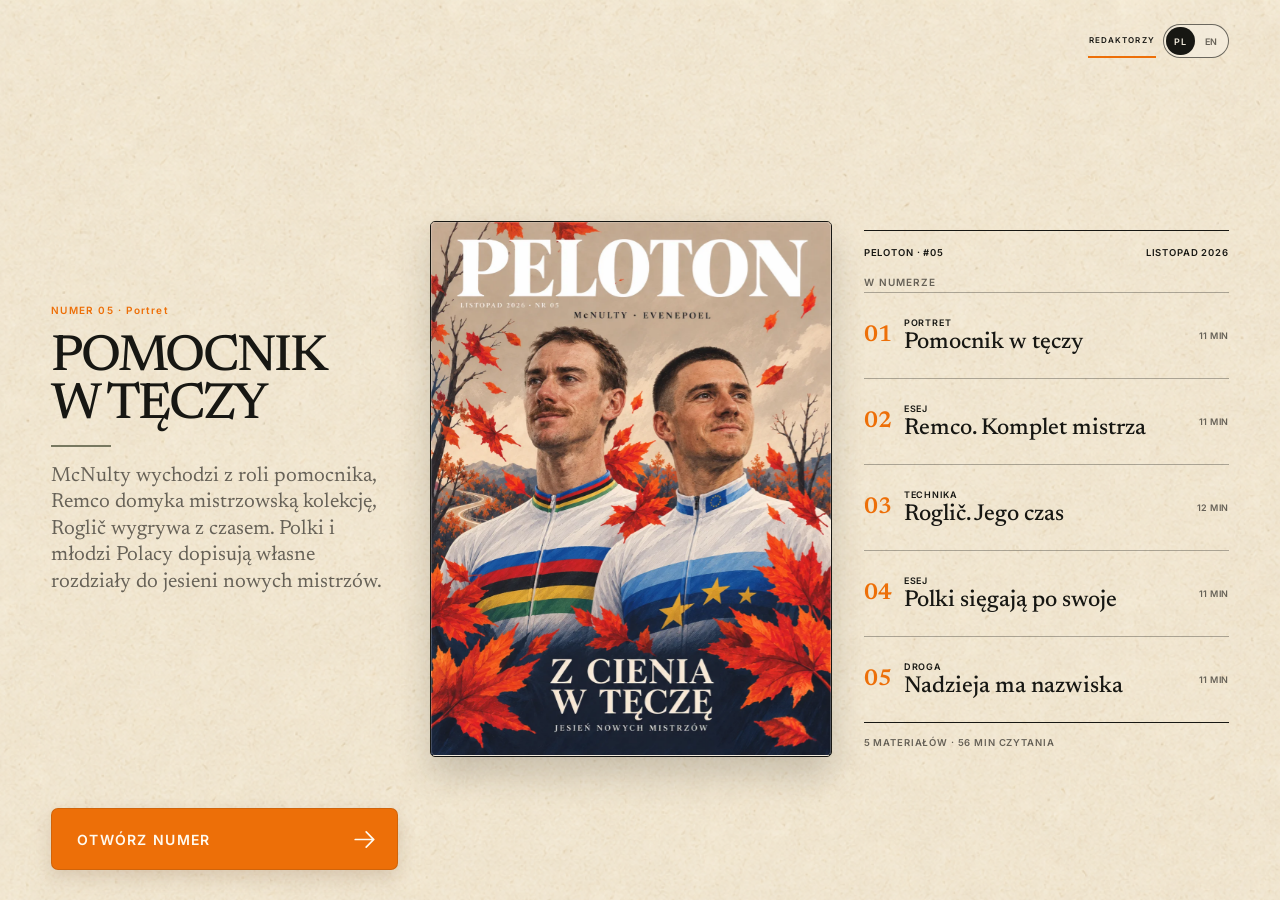
==== commit a930f512: "Publish complete Peloton 05 with recognizable athlete portraits" ====
--- a/peloton/index.html
+++ b/peloton/index.html
@@ -4,9 +4,9 @@
     <meta charset="UTF-8" />
     <meta name="viewport" content="width=device-width, initial-scale=1.0, viewport-fit=cover" />
     <meta name="theme-color" content="#f4eddf" />
-    <title>Peloton — Numer 04</title>
-    <script type="module" crossorigin src="/peloton/assets/index-DVo5xqWH.js"></script>
-    <link rel="stylesheet" crossorigin href="/peloton/assets/index-DJhC8_Cs.css">
+    <title>Peloton — Numer 05</title>
+    <script type="module" crossorigin src="/peloton/assets/index-C-rytNTy.js"></script>
+    <link rel="stylesheet" crossorigin href="/peloton/assets/index-TcoND3u4.css">
   </head>
   <body>
     <div id="root"></div>
--- a/peloton/assets/index-TcoND3u4.css
+++ b/peloton/assets/index-TcoND3u4.css
@@ -0,0 +1 @@
+@font-face{font-family:Newsreader;font-style:normal;font-display:swap;font-weight:400;src:url(/peloton/assets/newsreader-vietnamese-400-normal-DdKr49mV.woff2) format("woff2"),url(/peloton/assets/newsreader-vietnamese-400-normal-BekUZro8.woff) format("woff");unicode-range:U+0102-0103,U+0110-0111,U+0128-0129,U+0168-0169,U+01A0-01A1,U+01AF-01B0,U+0300-0301,U+0303-0304,U+0308-0309,U+0323,U+0329,U+1EA0-1EF9,U+20AB}@font-face{font-family:Newsreader;font-style:normal;font-display:swap;font-weight:400;src:url(/peloton/assets/newsreader-latin-ext-400-normal-svq1FPys.woff2) format("woff2"),url(/peloton/assets/newsreader-latin-ext-400-normal-DYA1XoQK.woff) format("woff");unicode-range:U+0100-02BA,U+02BD-02C5,U+02C7-02CC,U+02CE-02D7,U+02DD-02FF,U+0304,U+0308,U+0329,U+1D00-1DBF,U+1E00-1E9F,U+1EF2-1EFF,U+2020,U+20A0-20AB,U+20AD-20C0,U+2113,U+2C60-2C7F,U+A720-A7FF}@font-face{font-family:Newsreader;font-style:normal;font-display:swap;font-weight:400;src:url(/peloton/assets/newsreader-latin-400-normal-BFBkh4jY.woff2) format("woff2"),url(/peloton/assets/newsreader-latin-400-normal-gRTjlS2D.woff) format("woff");unicode-range:U+0000-00FF,U+0131,U+0152-0153,U+02BB-02BC,U+02C6,U+02DA,U+02DC,U+0304,U+0308,U+0329,U+2000-206F,U+20AC,U+2122,U+2191,U+2193,U+2212,U+2215,U+FEFF,U+FFFD}@font-face{font-family:Newsreader;font-style:normal;font-display:swap;font-weight:500;src:url(/peloton/assets/newsreader-vietnamese-500-normal-CL6a8tp2.woff2) format("woff2"),url(/peloton/assets/newsreader-vietnamese-500-normal-BEAbKU8A.woff) format("woff");unicode-range:U+0102-0103,U+0110-0111,U+0128-0129,U+0168-0169,U+01A0-01A1,U+01AF-01B0,U+0300-0301,U+0303-0304,U+0308-0309,U+0323,U+0329,U+1EA0-1EF9,U+20AB}@font-face{font-family:Newsreader;font-style:normal;font-display:swap;font-weight:500;src:url(/peloton/assets/newsreader-latin-ext-500-normal-BNHmvKvI.woff2) format("woff2"),url(/peloton/assets/newsreader-latin-ext-500-normal-CZruMFou.woff) format("woff");unicode-range:U+0100-02BA,U+02BD-02C5,U+02C7-02CC,U+02CE-02D7,U+02DD-02FF,U+0304,U+0308,U+0329,U+1D00-1DBF,U+1E00-1E9F,U+1EF2-1EFF,U+2020,U+20A0-20AB,U+20AD-20C0,U+2113,U+2C60-2C7F,U+A720-A7FF}@font-face{font-family:Newsreader;font-style:normal;font-display:swap;font-weight:500;src:url(/peloton/assets/newsreader-latin-500-normal-B66TYsaK.woff2) format("woff2"),url(/peloton/assets/newsreader-latin-500-normal-DFwuUcdu.woff) format("woff");unicode-range:U+0000-00FF,U+0131,U+0152-0153,U+02BB-02BC,U+02C6,U+02DA,U+02DC,U+0304,U+0308,U+0329,U+2000-206F,U+20AC,U+2122,U+2191,U+2193,U+2212,U+2215,U+FEFF,U+FFFD}@font-face{font-family:Newsreader;font-style:normal;font-display:swap;font-weight:600;src:url(/peloton/assets/newsreader-vietnamese-600-normal-CaH84vfx.woff2) format("woff2"),url(/peloton/assets/newsreader-vietnamese-600-normal-CVAR0otO.woff) format("woff");unicode-range:U+0102-0103,U+0110-0111,U+0128-0129,U+0168-0169,U+01A0-01A1,U+01AF-01B0,U+0300-0301,U+0303-0304,U+0308-0309,U+0323,U+0329,U+1EA0-1EF9,U+20AB}@font-face{font-family:Newsreader;font-style:normal;font-display:swap;font-weight:600;src:url(/peloton/assets/newsreader-latin-ext-600-normal-BXv5iMHi.woff2) format("woff2"),url(/peloton/assets/newsreader-latin-ext-600-normal-BrbfzHZ5.woff) format("woff");unicode-range:U+0100-02BA,U+02BD-02C5,U+02C7-02CC,U+02CE-02D7,U+02DD-02FF,U+0304,U+0308,U+0329,U+1D00-1DBF,U+1E00-1E9F,U+1EF2-1EFF,U+2020,U+20A0-20AB,U+20AD-20C0,U+2113,U+2C60-2C7F,U+A720-A7FF}@font-face{font-family:Newsreader;font-style:normal;font-display:swap;font-weight:600;src:url(/peloton/assets/newsreader-latin-600-normal-30OJ_TG_.woff2) format("woff2"),url(/peloton/assets/newsreader-latin-600-normal-DUnT2r2g.woff) format("woff");unicode-range:U+0000-00FF,U+0131,U+0152-0153,U+02BB-02BC,U+02C6,U+02DA,U+02DC,U+0304,U+0308,U+0329,U+2000-206F,U+20AC,U+2122,U+2191,U+2193,U+2212,U+2215,U+FEFF,U+FFFD}@font-face{font-family:Inter;font-style:normal;font-display:swap;font-weight:400;src:url(/peloton/assets/inter-cyrillic-ext-400-normal-BQZuk6qB.woff2) format("woff2"),url(/peloton/assets/inter-cyrillic-ext-400-normal-DQukG94-.woff) format("woff");unicode-range:U+0460-052F,U+1C80-1C8A,U+20B4,U+2DE0-2DFF,U+A640-A69F,U+FE2E-FE2F}@font-face{font-family:Inter;font-style:normal;font-display:swap;font-weight:400;src:url(/peloton/assets/inter-cyrillic-400-normal-obahsSVq.woff2) format("woff2"),url(/peloton/assets/inter-cyrillic-400-normal-HOLc17fK.woff) format("woff");unicode-range:U+0301,U+0400-045F,U+0490-0491,U+04B0-04B1,U+2116}@font-face{font-family:Inter;font-style:normal;font-display:swap;font-weight:400;src:url(/peloton/assets/inter-greek-ext-400-normal-DGGRlc-M.woff2) format("woff2"),url(/peloton/assets/inter-greek-ext-400-normal-KugGGMne.woff) format("woff");unicode-range:U+1F00-1FFF}@font-face{font-family:Inter;font-style:normal;font-display:swap;font-weight:400;src:url(/peloton/assets/inter-greek-400-normal-B4URO6DV.woff2) format("woff2"),url(/peloton/assets/inter-greek-400-normal-q2sYcFCs.woff) format("woff");unicode-range:U+0370-0377,U+037A-037F,U+0384-038A,U+038C,U+038E-03A1,U+03A3-03FF}@font-face{font-family:Inter;font-style:normal;font-display:swap;font-weight:400;src:url(/peloton/assets/inter-vietnamese-400-normal-DMkecbls.woff2) format("woff2"),url(/peloton/assets/inter-vietnamese-400-normal-Bbgyi5SW.woff) format("woff");unicode-range:U+0102-0103,U+0110-0111,U+0128-0129,U+0168-0169,U+01A0-01A1,U+01AF-01B0,U+0300-0301,U+0303-0304,U+0308-0309,U+0323,U+0329,U+1EA0-1EF9,U+20AB}@font-face{font-family:Inter;font-style:normal;font-display:swap;font-weight:400;src:url(/peloton/assets/inter-latin-ext-400-normal-C1nco2VV.woff2) format("woff2"),url(/peloton/assets/inter-latin-ext-400-normal-77YHD8bZ.woff) format("woff");unicode-range:U+0100-02BA,U+02BD-02C5,U+02C7-02CC,U+02CE-02D7,U+02DD-02FF,U+0304,U+0308,U+0329,U+1D00-1DBF,U+1E00-1E9F,U+1EF2-1EFF,U+2020,U+20A0-20AB,U+20AD-20C0,U+2113,U+2C60-2C7F,U+A720-A7FF}@font-face{font-family:Inter;font-style:normal;font-display:swap;font-weight:400;src:url(/peloton/assets/inter-latin-400-normal-C38fXH4l.woff2) format("woff2"),url(/peloton/assets/inter-latin-400-normal-CyCys3Eg.woff) format("woff");unicode-range:U+0000-00FF,U+0131,U+0152-0153,U+02BB-02BC,U+02C6,U+02DA,U+02DC,U+0304,U+0308,U+0329,U+2000-206F,U+20AC,U+2122,U+2191,U+2193,U+2212,U+2215,U+FEFF,U+FFFD}@font-face{font-family:Inter;font-style:normal;font-display:swap;font-weight:500;src:url(/peloton/assets/inter-cyrillic-ext-500-normal-B0yAr1jD.woff2) format("woff2"),url(/peloton/assets/inter-cyrillic-ext-500-normal-BmqWE9Dz.woff) format("woff");unicode-range:U+0460-052F,U+1C80-1C8A,U+20B4,U+2DE0-2DFF,U+A640-A69F,U+FE2E-FE2F}@font-face{font-family:Inter;font-style:normal;font-display:swap;font-weight:500;src:url(/peloton/assets/inter-cyrillic-500-normal-BasfLYem.woff2) format("woff2"),url(/peloton/assets/inter-cyrillic-500-normal-CxZf_p3X.woff) format("woff");unicode-range:U+0301,U+0400-045F,U+0490-0491,U+04B0-04B1,U+2116}@font-face{font-family:Inter;font-style:normal;font-display:swap;font-weight:500;src:url(/peloton/assets/inter-greek-ext-500-normal-C4iEst2y.woff2) format("woff2"),url(/peloton/assets/inter-greek-ext-500-normal-2j5mBUwD.woff) format("woff");unicode-range:U+1F00-1FFF}@font-face{font-family:Inter;font-style:normal;font-display:swap;font-weight:500;src:url(/peloton/assets/inter-greek-500-normal-BIZE56-Y.woff2) format("woff2"),url(/peloton/assets/inter-greek-500-normal-Xzm54t5V.woff) format("woff");unicode-range:U+0370-0377,U+037A-037F,U+0384-038A,U+038C,U+038E-03A1,U+03A3-03FF}@font-face{font-family:Inter;font-style:normal;font-display:swap;font-weight:500;src:url(/peloton/assets/inter-vietnamese-500-normal-DOriooB6.woff2) format("woff2"),url(/peloton/assets/inter-vietnamese-500-normal-mJboJaSs.woff) format("woff");unicode-range:U+0102-0103,U+0110-0111,U+0128-0129,U+0168-0169,U+01A0-01A1,U+01AF-01B0,U+0300-0301,U+0303-0304,U+0308-0309,U+0323,U+0329,U+1EA0-1EF9,U+20AB}@font-face{font-family:Inter;font-style:normal;font-display:swap;font-weight:500;src:url(/peloton/assets/inter-latin-ext-500-normal-CV4jyFjo.woff2) format("woff2"),url(/peloton/assets/inter-latin-ext-500-normal-BxGbmqWO.woff) format("woff");unicode-range:U+0100-02BA,U+02BD-02C5,U+02C7-02CC,U+02CE-02D7,U+02DD-02FF,U+0304,U+0308,U+0329,U+1D00-1DBF,U+1E00-1E9F,U+1EF2-1EFF,U+2020,U+20A0-20AB,U+20AD-20C0,U+2113,U+2C60-2C7F,U+A720-A7FF}@font-face{font-family:Inter;font-style:normal;font-display:swap;font-weight:500;src:url(/peloton/assets/inter-latin-500-normal-Cerq10X2.woff2) format("woff2"),url(/peloton/assets/inter-latin-500-normal-BL9OpVg8.woff) format("woff");unicode-range:U+0000-00FF,U+0131,U+0152-0153,U+02BB-02BC,U+02C6,U+02DA,U+02DC,U+0304,U+0308,U+0329,U+2000-206F,U+20AC,U+2122,U+2191,U+2193,U+2212,U+2215,U+FEFF,U+FFFD}@font-face{font-family:Inter;font-style:normal;font-display:swap;font-weight:600;src:url(/peloton/assets/inter-cyrillic-ext-600-normal-Dfes3d0z.woff2) format("woff2"),url(/peloton/assets/inter-cyrillic-ext-600-normal-Bcila6Z-.woff) format("woff");unicode-range:U+0460-052F,U+1C80-1C8A,U+20B4,U+2DE0-2DFF,U+A640-A69F,U+FE2E-FE2F}@font-face{font-family:Inter;font-style:normal;font-display:swap;font-weight:600;src:url(/peloton/assets/inter-cyrillic-600-normal-CWCymEST.woff2) format("woff2"),url(/peloton/assets/inter-cyrillic-600-normal-4D_pXhcN.woff) format("woff");unicode-range:U+0301,U+0400-045F,U+0490-0491,U+04B0-04B1,U+2116}@font-face{font-family:Inter;font-style:normal;font-display:swap;font-weight:600;src:url(/peloton/assets/inter-greek-ext-600-normal-DRtmH8MT.woff2) format("woff2"),url(/peloton/assets/inter-greek-ext-600-normal-B8X0CLgF.woff) format("woff");unicode-range:U+1F00-1FFF}@font-face{font-family:Inter;font-style:normal;font-display:swap;font-weight:600;src:url(/peloton/assets/inter-greek-600-normal-plRanbMR.woff2) format("woff2"),url(/peloton/assets/inter-greek-600-normal-BZpKdvQh.woff) format("woff");unicode-range:U+0370-0377,U+037A-037F,U+0384-038A,U+038C,U+038E-03A1,U+03A3-03FF}@font-face{font-family:Inter;font-style:normal;font-display:swap;font-weight:600;src:url(/peloton/assets/inter-vietnamese-600-normal-Cc8MFFhd.woff2) format("woff2"),url(/peloton/assets/inter-vietnamese-600-normal-BuLX-rYi.woff) format("woff");unicode-range:U+0102-0103,U+0110-0111,U+0128-0129,U+0168-0169,U+01A0-01A1,U+01AF-01B0,U+0300-0301,U+0303-0304,U+0308-0309,U+0323,U+0329,U+1EA0-1EF9,U+20AB}@font-face{font-family:Inter;font-style:normal;font-display:swap;font-weight:600;src:url(/peloton/assets/inter-latin-ext-600-normal-D2bJ5OIk.woff2) format("woff2"),url(/peloton/assets/inter-latin-ext-600-normal-CIVaiw4L.woff) format("woff");unicode-range:U+0100-02BA,U+02BD-02C5,U+02C7-02CC,U+02CE-02D7,U+02DD-02FF,U+0304,U+0308,U+0329,U+1D00-1DBF,U+1E00-1E9F,U+1EF2-1EFF,U+2020,U+20A0-20AB,U+20AD-20C0,U+2113,U+2C60-2C7F,U+A720-A7FF}@font-face{font-family:Inter;font-style:normal;font-display:swap;font-weight:600;src:url(/peloton/assets/inter-latin-600-normal-LgqL8muc.woff2) format("woff2"),url(/peloton/assets/inter-latin-600-normal-CiBQ2DWP.woff) format("woff");unicode-range:U+0000-00FF,U+0131,U+0152-0153,U+02BB-02BC,U+02C6,U+02DA,U+02DC,U+0304,U+0308,U+0329,U+2000-206F,U+20AC,U+2122,U+2191,U+2193,U+2212,U+2215,U+FEFF,U+FFFD}:root{color:#171713;background:#2a2924;font-family:Inter,system-ui,sans-serif;font-synthesis:none;--paper: #f4eddf;--ink: #171713;--muted-ink: #666157;--line: #8a816e;--orange: #ed6f08;--olive: #777860}*{box-sizing:border-box}html,body{margin:0;min-width:320px;min-height:100%;overflow:hidden;-webkit-font-smoothing:antialiased;text-rendering:optimizeLegibility}button,a{-webkit-tap-highlight-color:transparent}button{color:inherit;font:inherit}button:focus-visible{outline:3px solid #315f8c;outline-offset:3px}.prototype-stage{min-height:100dvh;display:grid;place-items:center;background:var(--paper)}.mobile-prototype{width:100vw;height:100dvh;margin-inline:auto;overflow:hidden;position:relative;isolation:isolate;background-color:var(--paper);background-image:url(/peloton/assets/paper-texture.png);background-size:cover;box-shadow:none}.cover-screen,.contents-screen,.story-screen,.editorial-screen{position:absolute;top:0;right:0;bottom:0;left:0}.story-screen--issue-04{--orange: #b5522e;--olive: #677047}.story-screen--issue-03{--orange: #c9543e;--olive: #5f6f61}.cover-screen{overflow-x:hidden;overflow-y:auto;overscroll-behavior-y:contain;-webkit-overflow-scrolling:touch;scrollbar-color:rgb(23 23 19 / .35) transparent;scrollbar-width:thin}.cover-screen__current{width:100%;min-height:100dvh;display:grid;grid-template-rows:auto minmax(0,1fr) auto auto;gap:clamp(12px,2.1dvh,18px);padding:clamp(24px,4.1dvh,34px) 28px clamp(24px,4dvh,34px)}.cover-screen::-webkit-scrollbar{width:7px}.cover-screen::-webkit-scrollbar-thumb{border-radius:99px;background:#17171347}.masthead{min-height:79px;display:grid;grid-template-columns:minmax(0,1fr) auto;align-items:flex-start;column-gap:8px;position:relative}.masthead__wordmark{width:min(216px,100%);min-width:0;padding-bottom:9px;border-bottom:1px solid var(--ink);font-family:Newsreader,Georgia,serif;font-size:clamp(29px,calc(12.85vw - 12.12px),45px);font-weight:500;line-height:.94;letter-spacing:-.055em;white-space:nowrap}.masthead--wordmark-in-artwork .masthead__wordmark{visibility:hidden}.masthead__actions{display:flex;align-items:center;gap:7px;flex:none}.masthead__editors{min-height:34px;display:inline-flex;align-items:center;position:static;padding:0 1px;border:0;border-bottom:2px solid var(--orange);background:transparent;color:var(--ink);cursor:pointer;font-size:8px;font-weight:700;letter-spacing:.14em;line-height:1;text-transform:uppercase;transition:color .16s ease,border-color .16s ease}.masthead__editors:hover{color:var(--orange)}.language-switch{height:34px;display:inline-flex;align-items:center;gap:2px;padding:2px;border:1px solid rgb(23 23 19 / .62);border-radius:999px;background:#f4eddfb3}.language-switch button{min-width:29px;height:28px;padding:0 7px;border:0;border-radius:999px;background:transparent;color:var(--muted-ink);cursor:pointer;font-size:9px;font-weight:700;letter-spacing:.08em;transition:background-color .16s ease,color .16s ease}.language-switch button[aria-pressed=true]{background:var(--ink);color:var(--paper)}.language-switch button:hover:not([aria-pressed=true]){background:#17171312;color:var(--ink)}.language-switch--compact{height:30px}.language-switch--compact button{min-width:27px;height:24px;padding-inline:6px;font-size:8px}.icon-button{width:44px;height:44px;display:inline-grid;place-items:center;padding:0;border:0;border-radius:50%;background:transparent;cursor:pointer;transition:background-color .16s ease,transform .16s ease}.icon-button:hover{background:#17171312}.icon-button:active{transform:scale(.95)}.issue-cover{width:100%;height:100%;max-height:522px;align-self:start;min-height:0;display:block;position:relative;padding:0;overflow:hidden;border:1.5px solid var(--ink);border-radius:5px;background:#eee5d4;box-shadow:0 13px 22px #29231a38;cursor:pointer;transform-style:preserve-3d;perspective:1200px}.issue-cover:before,.issue-cover:after{content:"";position:absolute;pointer-events:none}.issue-cover:before{width:52%;height:170%;top:-35%;left:-66%;z-index:2;background:linear-gradient(90deg,transparent 0%,rgb(255 249 233 / .02) 27%,rgb(255 249 233 / .2) 50%,rgb(255 249 233 / .03) 73%,transparent 100%);filter:blur(1px);mix-blend-mode:soft-light;opacity:0;transform:translate(0) rotate(10deg);animation:cover-paper-sheen 12s ease-in-out 1.8s infinite}.issue-cover:after{top:0;right:0;bottom:0;left:0;z-index:4;border:1px solid rgb(255 255 255 / .18);border-radius:inherit}.issue-cover picture{width:100%;height:100%;display:block}.issue-cover img{width:100%;height:100%;display:block;object-fit:cover;object-position:50% 48%}.issue-cover__art{transform-origin:54% 44%;backface-visibility:hidden;will-change:transform;animation:cover-art-drift 14s ease-in-out infinite}.issue-cover--complete-art{height:auto;aspect-ratio:3 / 4;align-self:center}.issue-cover--complete-art img{object-position:center}.issue-cover__title{position:absolute;top:52px;left:50%;z-index:3;transform:translate(-50%);color:var(--paper);font-family:Newsreader,Georgia,serif;font-size:clamp(41px,11vw,54px);font-weight:600;line-height:.82;letter-spacing:-.055em;white-space:nowrap;text-shadow:0 2px 6px rgb(0 0 0 / .62);pointer-events:none}@keyframes cover-art-drift{0%,to{transform:scale(1.008) translateZ(0)}50%{transform:scale(1.024) translate3d(-.22%,-.36%,0)}}@keyframes cover-paper-sheen{0%,28%{transform:translateZ(0) rotate(10deg);opacity:0}36%{opacity:.42}54%{transform:translate3d(350%,0,0) rotate(10deg);opacity:0}to{transform:translate3d(350%,0,0) rotate(10deg);opacity:0}}.issue-cover__number,.issue-cover__date{position:absolute;top:21px;z-index:3;font-family:Inter,sans-serif;font-size:13px;font-weight:600;letter-spacing:.035em;text-shadow:0 1px 0 rgb(244 237 223 / .78)}.issue-cover__number{left:20px;text-shadow:0 0 3px var(--paper),0 1px 0 var(--paper)}.issue-cover__date{right:20px;color:var(--paper);text-shadow:0 1px 2px rgb(0 0 0 / .72)}.issue-heading{display:grid;justify-items:center;gap:8px}.issue-heading__eyebrow,.issue-heading__dek,.cover-notes,.contents-heading-block__dek{display:none}.issue-heading h1{margin:0;font-family:Newsreader,Georgia,serif;font-size:clamp(36px,9.8vw,38px);font-weight:500;line-height:.95;letter-spacing:-.045em;text-transform:uppercase;white-space:nowrap}.issue-heading__rule{width:40px;height:2px;display:block;background:var(--olive)}.primary-action{min-height:52px;display:flex;align-items:center;justify-content:space-between;padding:0 19px 0 25px;border:1px solid rgb(125 67 17 / .25);border-radius:7px;background:var(--orange);color:#fffaf0;box-shadow:0 8px 18px #67360f2b;cursor:pointer;font-size:14px;font-weight:600;letter-spacing:.09em;transition:background-color .18s ease,transform .18s ease,box-shadow .18s ease}.primary-action:hover{background:#dc6305;box-shadow:0 10px 24px #67360f38}.primary-action:active{transform:translateY(1px)}.upcoming-issue{width:100%;min-height:100dvh;display:grid;align-content:center;gap:28px;position:relative;isolation:isolate;overflow:hidden;padding:52px 28px 64px;border-top:1px solid rgb(23 23 19 / .58)}.upcoming-issue__ghost{position:absolute;top:10px;right:-.03em;z-index:-1;color:#17171309;font-family:Newsreader,Georgia,serif;font-size:clamp(190px,66vw,290px);font-weight:500;line-height:.8;letter-spacing:-.09em;pointer-events:none}.upcoming-issue__copy,.upcoming-issue__figure{position:relative;z-index:1}.upcoming-issue__topline,.upcoming-issue__folio,.upcoming-issue__figure figcaption{display:flex;align-items:center;justify-content:space-between;gap:16px;font-size:9px;font-weight:650;letter-spacing:.12em;text-transform:uppercase}.upcoming-issue__topline{padding:10px 0;border-top:1px solid var(--ink);border-bottom:1px solid rgb(23 23 19 / .32)}.upcoming-issue__topline span:last-child{color:var(--orange)}.upcoming-issue__folio{margin:26px 0 0;color:var(--muted-ink)}.upcoming-issue h2{max-width:9ch;margin:12px 0 0;font-family:Newsreader,Georgia,serif;font-size:clamp(48px,14vw,62px);font-weight:500;line-height:.86;letter-spacing:-.052em;text-transform:uppercase;text-wrap:balance}.upcoming-issue__rule{width:52px;height:2px;display:block;margin-top:22px;background:var(--orange)}.upcoming-issue__dek{max-width:34ch;margin:18px 0 0;color:#302f2a;font-family:Newsreader,Georgia,serif;font-size:20px;line-height:1.32}.upcoming-issue__artist{margin:22px 0 0;color:var(--muted-ink);font-size:9px;font-weight:650;letter-spacing:.11em}.upcoming-issue__figure{width:100%;margin:0}.upcoming-issue__cover{width:100%;aspect-ratio:3 / 4;position:relative;overflow:hidden;border:1.5px solid var(--ink);border-radius:3px;background:#f4dfd8;box-shadow:0 18px 34px #29231a36}.upcoming-issue__cover picture{width:100%;height:100%;display:block}.upcoming-issue__cover img{width:100%;height:100%;display:block;object-fit:cover}.upcoming-issue--preview{scroll-margin-top:20px}.upcoming-issue__topics{grid-column:1 / -1;position:relative;z-index:1;margin-top:12px}.upcoming-issue__topics-label{margin:0;padding-bottom:14px;border-bottom:1px solid var(--ink);font-size:10px;font-weight:650;letter-spacing:.1em}.upcoming-issue__topics ol{list-style:none;margin:0;padding:0}.upcoming-issue__topics li{display:grid;grid-template-columns:26px minmax(0,1fr);gap:14px;padding:19px 0;border-bottom:1px solid rgb(23 23 19 / .22)}.upcoming-issue__topic-number{padding-top:6px;color:#a14926;font-size:11px;font-weight:650;letter-spacing:.04em}.upcoming-issue__topics h3{margin:0;font-family:Newsreader,Georgia,serif;font-size:27px;font-weight:500;line-height:1.05;letter-spacing:-.025em;text-wrap:balance}.upcoming-issue__topics li p{max-width:62ch;margin:8px 0 0;color:#4e4c43;font-size:13px;line-height:1.55}.upcoming-issue__note{margin:18px 0 0;color:var(--muted-ink);font-size:11px;line-height:1.55}@media(min-width:768px){.upcoming-issue__topics li{grid-template-columns:30px minmax(0,1fr);gap:20px;padding-block:22px}.upcoming-issue__topics li>div{display:grid;grid-template-columns:minmax(0,.9fr) minmax(0,1.1fr);align-items:baseline;gap:30px}.upcoming-issue__topics li p{margin-top:0;font-size:14px}.upcoming-issue__topics h3{font-size:32px}}@media(min-width:768px)and (max-width:1199px){.upcoming-issue.upcoming-issue--preview h2{font-size:clamp(42px,6vw,56px);line-height:.96}}.library-issue__cover-button{width:100%;display:block;padding:0;border:0;background:transparent;cursor:pointer}.library-issue__masthead,.library-issue__number,.library-issue__date{position:absolute;z-index:2;pointer-events:none}.library-issue__masthead{top:8%;left:50%;transform:translate(-50%);color:var(--paper);font-family:Newsreader,Georgia,serif;font-size:clamp(38px,10vw,58px);font-weight:600;line-height:.85;letter-spacing:-.055em;text-shadow:0 2px 6px rgb(0 0 0 / .62)}.library-issue__number,.library-issue__date{top:3.2%;font-size:10px;font-weight:700;letter-spacing:.06em;text-shadow:0 0 3px var(--paper),0 1px 0 var(--paper)}.library-issue__number{left:5%}.library-issue__date{right:5%}.library-issue__action{width:min(100%,360px);min-height:50px;display:flex;align-items:center;justify-content:space-between;gap:18px;margin-top:25px;padding:0 17px 0 20px;border:1px solid var(--ink);background:transparent;cursor:pointer;font-size:10px;font-weight:700;letter-spacing:.1em;transition:background-color .17s ease,color .17s ease}.library-issue__action:hover{background:var(--ink);color:var(--paper)}.upcoming-issue__figure figcaption{padding-top:12px;color:var(--muted-ink)}.publisher-apps{width:100%;position:relative;padding:48px 28px 54px;border-top:1px solid rgb(23 23 19 / .58)}.publisher-apps__header{display:grid;gap:13px;padding-bottom:28px;border-bottom:1px solid var(--ink)}.publisher-apps__kicker{margin:0 0 10px;color:var(--orange);font-size:9px;font-weight:700;letter-spacing:.14em}.publisher-apps h2{max-width:10ch;margin:0;font-family:Newsreader,Georgia,serif;font-size:clamp(42px,12vw,54px);font-weight:500;line-height:.9;letter-spacing:-.05em;text-wrap:balance}.publisher-apps__dek{max-width:34ch;margin:0;color:#34332e;font-family:Newsreader,Georgia,serif;font-size:19px;line-height:1.34}.publisher-apps__list{margin:0;padding:0;list-style:none}.publisher-apps__item{min-width:0;border-bottom:1px solid rgb(23 23 19 / .32)}.publisher-apps__item a{min-height:112px;display:grid;grid-template-columns:21px 48px minmax(0,1fr);grid-template-areas:"number icon copy" ". . store";align-items:start;gap:10px 13px;padding:18px 0;color:inherit;text-decoration:none}.publisher-apps__item a:focus-visible{outline:3px solid #315f8c;outline-offset:4px}.publisher-apps__number{grid-area:number;padding-top:2px;color:var(--orange);font-family:Newsreader,Georgia,serif;font-size:17px;font-weight:600}.publisher-apps__item img{grid-area:icon;width:48px;height:48px;display:block;border:1px solid rgb(23 23 19 / .28);border-radius:11px;filter:saturate(.72) contrast(.94);transition:filter .18s ease,transform .18s ease}.publisher-apps__copy{min-width:0;grid-area:copy;display:grid;gap:4px}.publisher-apps__copy small,.publisher-apps__store,.publisher-apps__folio{font-size:8.5px;font-weight:700;letter-spacing:.11em}.publisher-apps__copy small{color:var(--muted-ink)}.publisher-apps__copy strong{font-family:Newsreader,Georgia,serif;font-size:22px;font-weight:600;line-height:1;letter-spacing:-.02em;transition:color .18s ease}.publisher-apps__copy>span{max-width:33ch;color:#444138;font-size:12px;line-height:1.45}.publisher-apps__store{grid-area:store;display:inline-flex;align-items:center;gap:5px;color:var(--ink)}.publisher-apps__store svg{color:var(--orange);transition:transform .18s ease}.publisher-apps__item a:hover .publisher-apps__copy strong{color:#a74600}.publisher-apps__item a:hover img{filter:saturate(.96) contrast(1);transform:translateY(-1px)}.publisher-apps__item a:hover .publisher-apps__store svg{transform:translate(2px,-2px)}.publisher-apps__folio{display:flex;align-items:center;justify-content:space-between;gap:20px;padding-top:16px;color:var(--muted-ink)}.reader-bar{height:54px;display:grid;grid-template-columns:44px 1fr auto;align-items:center;border-bottom:1px solid rgb(23 23 19 / .72)}.reader-bar__brand{justify-self:center;font-family:Newsreader,Georgia,serif;font-size:22px;font-weight:600;letter-spacing:-.025em}.reader-bar__issue{font-size:11px;font-weight:600;letter-spacing:.08em}.reader-bar__tools{display:flex;align-items:center;justify-content:flex-end;gap:8px}.contents-screen{display:grid;grid-template-rows:54px minmax(0,1fr) 52px;gap:16px;padding:18px 24px 24px;overflow:hidden}.contents-sheet{min-height:0;display:flex;flex-direction:column;overflow:hidden;padding:18px 18px 14px;border:1px solid rgb(23 23 19 / .86);border-radius:3px;background:#f4eddfb3;box-shadow:0 8px 18px #29231a1a}.contents-meta{display:flex;align-items:center;justify-content:space-between;margin-bottom:15px;font-size:10px;font-weight:600;line-height:14px;letter-spacing:.09em}.contents-heading-block h1{margin:0;outline:none;font-family:Newsreader,Georgia,serif;font-size:45px;font-weight:500;line-height:.94;letter-spacing:-.04em}.contents-accent{width:42px;height:2px;display:block;margin-top:12px;background:var(--orange)}.story-list{flex:1;min-height:0;display:grid;grid-template-rows:repeat(var(--story-count, 4),minmax(0,1fr));margin:18px 0 0;padding:0;list-style:none;border-top:1px solid var(--ink)}.story-list li{min-height:0;border-bottom:1px solid rgb(23 23 19 / .34)}.story-list button{width:100%;height:100%;min-height:0;display:grid;grid-template-columns:26px minmax(0,1fr) 90px 16px;align-items:center;gap:8px;padding:12px 0;border:0;background:transparent;text-align:left;cursor:pointer;transition:background-color .16s ease,opacity .16s ease}.story-list button:hover{background:#17171309}.story-list button:active{opacity:.82}.story-list__number{align-self:start;padding-top:2px;color:var(--orange);font-family:Newsreader,Georgia,serif;font-size:23px;font-weight:600;line-height:1;letter-spacing:-.03em}.story-list__time{display:flex;align-items:center;gap:4px;color:var(--muted-ink);font-size:9.5px;font-weight:500;line-height:12px;letter-spacing:.04em;text-transform:uppercase}.story-list__copy{min-width:0;display:grid;align-content:center;gap:0}.story-list__copy small{font-size:9.5px;font-weight:600;line-height:12px;letter-spacing:.1em;text-transform:uppercase}.story-list__copy strong{margin-top:5px;font-family:Newsreader,Georgia,serif;font-size:23px;font-weight:500;line-height:.98;letter-spacing:-.025em;text-wrap:balance}.story-list__description{margin-top:7px;color:var(--muted-ink);font-size:10.5px;line-height:14px}.story-list__time{margin-top:7px}.story-list__thumb{width:90px;height:112px;align-self:center;display:block;position:relative;overflow:hidden;border:1px solid rgb(23 23 19 / .62);border-radius:2px;background:#d8cdb9}.story-list__thumb img{position:absolute;top:0;left:0;width:100%;height:300%;display:block;object-fit:cover;object-position:center;transition:transform .22s ease}.story-list__thumb--standalone img{width:100%;height:100%;object-fit:cover;transform:none}.story-list li:nth-child(2) .story-list__thumb--triptych img{transform:translateY(-33.333%)}.story-list li:nth-child(3) .story-list__thumb--triptych img{transform:translateY(-66.666%)}.story-list li:nth-child(1) button:hover .story-list__thumb--triptych img{transform:scale(1.02)}.story-list li:nth-child(2) button:hover .story-list__thumb--triptych img{transform:translateY(-33.333%) scale(1.02)}.story-list li:nth-child(3) button:hover .story-list__thumb--triptych img{transform:translateY(-66.666%) scale(1.02)}.story-list button:hover .story-list__thumb--standalone img{transform:scale(1.025)}.story-list__arrow{transition:transform .16s ease}.story-list button:hover .story-list__arrow{transform:translate(3px)}.contents-folio{min-height:28px;display:flex;align-items:flex-end;justify-content:space-between;padding-top:10px;border-top:1px solid rgb(23 23 19 / .28);color:var(--muted-ink);font-size:9.5px;font-weight:600;letter-spacing:.08em}.contents-action{width:100%}.story-screen{overflow-x:clip;overflow-y:auto;overscroll-behavior:contain;scrollbar-width:none}.story-screen::-webkit-scrollbar{display:none}.story-toolbar{height:70px;display:grid;position:sticky;top:0;z-index:5;grid-template-columns:44px 1fr auto;align-items:center;padding:0 12px;border-bottom:1px solid rgb(23 23 19 / .72);background:#f4eddff5;-webkit-backdrop-filter:blur(10px);backdrop-filter:blur(10px)}.story-toolbar__identity{display:grid;justify-items:center;gap:2px}.story-toolbar__identity>span{font-family:Newsreader,Georgia,serif;font-size:19px;font-weight:600;line-height:1;letter-spacing:-.025em}.story-toolbar__identity small{font-size:9px;font-weight:600;line-height:11px;letter-spacing:.1em}.story-toolbar__actions{display:flex;align-items:center;gap:1px}.story-toolbar__actions .language-switch{margin-right:3px}.story-progress{position:sticky;top:69px;z-index:3;height:2px;background:#1717131f}.story-progress span{height:100%;display:block;background:var(--orange);transition:width .12s linear}.share-notice-wrap{position:fixed;top:82px;left:50%;z-index:8;width:min(350px,calc(100vw - 40px));transform:translate(-50%);pointer-events:none}.share-notice{width:max-content;max-width:100%;margin:0 auto;padding:10px 14px;border:1px solid rgb(244 237 223 / .22);border-radius:999px;background:var(--ink);color:var(--paper);box-shadow:0 8px 20px #0003;font-size:12px;font-weight:600;letter-spacing:.02em}.article-opening{min-width:0;padding:30px 24px 27px}.article-opening__meta{display:flex;align-items:center;justify-content:space-between;margin-bottom:17px;font-size:10.5px;font-weight:600;line-height:14px;letter-spacing:.1em;text-transform:uppercase}.article-opening h1{max-width:100%;margin:0;outline:none;font-family:Newsreader,Georgia,serif;font-size:74px;font-weight:500;line-height:.82;letter-spacing:-.045em;text-transform:uppercase}.article-opening h1 span{display:block}.article-opening--zolty-gregario h1{font-size:clamp(58px,17vw,66px)}.article-opening__rule{width:44px;height:2px;display:block;margin:20px 0;background:var(--olive)}.article-opening__lead{max-width:340px;margin:0;font-family:Newsreader,Georgia,serif;font-size:20.5px;line-height:1.32}.article-opening__byline{margin:17px 0 0;font-size:10px;font-weight:600;line-height:14px;letter-spacing:.07em}.article-hero{margin:0}.article-hero>picture{min-height:0;display:block;overflow:hidden}.article-hero>picture>img{width:100%;height:min(610px,156vw);display:block;object-fit:cover;border-top:1px solid var(--ink);border-bottom:1px solid var(--ink)}.article-hero--landscape>picture>img{height:auto;aspect-ratio:3 / 2;object-fit:cover}.article-hero figcaption{display:grid;gap:4px;padding:11px 24px 22px;border-bottom:1px solid rgb(23 23 19 / .34);color:var(--muted-ink);font-size:11px;line-height:1.45}.article-hero figcaption small{font-size:9px;font-weight:600;letter-spacing:.08em}.story-body{padding:40px 26px 70px}.story-section{margin:0 0 46px}.story-section__label{margin:0 0 10px;color:var(--orange);font-family:Inter,sans-serif;font-size:9.5px;font-weight:600;letter-spacing:.12em;text-transform:uppercase}.story-section h2{margin:0 0 22px;font-family:Newsreader,Georgia,serif;font-size:35px;font-weight:500;line-height:1;letter-spacing:-.035em;text-wrap:balance}.story-section p:not(.story-section__label){margin:0 0 24px;font-family:Newsreader,Georgia,serif;font-size:19px;line-height:1.58}.story-section p:last-child{margin-bottom:0}.story-section--forecast{margin-top:8px;padding:28px 0 30px 20px;border-top:1px solid var(--ink);border-bottom:1px solid var(--ink);border-left:3px solid var(--orange)}.story-section--forecast .story-section__label{color:var(--ink)}.story-body__dropcap:first-letter{float:left;margin:6px 8px 0 0;color:var(--orange);font-family:Newsreader,Georgia,serif;font-size:66px;font-weight:500;line-height:.68}.story-thesis{margin:38px -6px 36px;padding:25px 6px 22px;border-top:1px solid var(--ink);border-bottom:1px solid var(--ink)}.story-thesis>span{display:block;margin-bottom:12px;color:var(--orange);font-size:8.5px;font-weight:700;letter-spacing:.13em}.story-thesis p{margin:0;font-family:Newsreader,Georgia,serif;font-size:31px;font-weight:500;line-height:1.05;letter-spacing:-.035em}.story-media{position:relative;margin:39px -26px 46px}.story-media picture{display:block;overflow:hidden;background:#d8cdb9}.story-media img{width:100%;display:block;object-fit:cover;aspect-ratio:3 / 2;border-top:1px solid var(--ink);border-bottom:1px solid var(--ink)}.story-media--wide img{aspect-ratio:16 / 9}.story-media--portrait,.story-media--square{width:86%;margin-inline:auto}.story-media--portrait img{aspect-ratio:4 / 5;border:1px solid var(--ink)}.story-media--square img{aspect-ratio:1;border:1px solid var(--ink)}.story-media--documentary picture{padding:clamp(7px,1vw,11px);border:1px solid rgb(23 23 19 / .5);background:var(--paper)}.story-media--documentary img{border:0;filter:saturate(.82) contrast(1.04) sepia(.06)}.story-media figcaption{display:grid;gap:4px;padding:10px 26px 0;color:var(--muted-ink);font-size:11px;line-height:1.4}.story-media figcaption small{font-size:8.5px;font-weight:600;letter-spacing:.08em}.story-media figcaption a{color:inherit;text-decoration-color:#17171361;text-decoration-thickness:1px;text-underline-offset:3px}.story-media figcaption a:hover{color:var(--ink);text-decoration-color:currentColor}.story-media__folio{position:absolute;top:10px;right:10px;padding:5px 7px 4px;border:1px solid rgb(23 23 19 / .58);background:#f4eddfe6;font-size:8px;font-weight:700;letter-spacing:.1em}.editorial-debate{margin:46px -26px 54px;padding:27px 26px 31px;border-top:5px solid var(--orange);background:var(--ink);color:var(--paper)}.editorial-debate__masthead{display:flex;align-items:center;justify-content:space-between;gap:16px;padding-bottom:13px;border-bottom:1px solid rgb(244 237 223 / .35);color:var(--orange);font-size:9px;font-weight:700;letter-spacing:.13em;text-transform:uppercase}.editorial-debate h2{max-width:760px;margin:27px 0 31px;font-family:Newsreader,Georgia,serif;font-size:34px;font-weight:500;line-height:1.02;letter-spacing:-.035em;text-wrap:balance}.editorial-debate__positions{display:grid;border-top:1px solid rgb(244 237 223 / .35)}.editorial-debate__positions section{padding:22px 0 23px;border-bottom:1px solid rgb(244 237 223 / .35)}.editorial-debate__positions section>p{margin:0 0 10px;color:var(--orange);font-size:9px;font-weight:700;letter-spacing:.12em;text-transform:uppercase}.editorial-debate__positions strong{display:block;margin-bottom:9px;font-family:Newsreader,Georgia,serif;font-size:23px;font-weight:500;line-height:1.08}.editorial-debate__positions section>span{display:block;color:#f4eddfc7;font-family:Newsreader,Georgia,serif;font-size:16px;line-height:1.45}.editorial-debate__verdict{margin-top:28px;padding-left:17px;border-left:3px solid var(--orange)}.editorial-debate__verdict>span{color:var(--orange);font-size:8.5px;font-weight:700;letter-spacing:.12em}.editorial-debate__verdict p{margin:8px 0 0;font-family:Newsreader,Georgia,serif;font-size:18px;line-height:1.4}.source-notes{margin:58px 0 12px;padding:26px 0 24px;border-top:2px solid var(--olive);border-bottom:1px solid var(--ink)}.source-notes>p{margin:0 0 10px;color:var(--olive);font-size:9.5px;font-weight:700;letter-spacing:.12em}.source-notes h2{margin:0 0 20px;font-family:Newsreader,Georgia,serif;font-size:32px;font-weight:500;line-height:1;letter-spacing:-.03em}.source-notes ol{margin:0;padding:0;list-style:none}.source-notes li+li{border-top:1px solid rgb(23 23 19 / .22)}.source-notes a{min-height:48px;display:flex;align-items:center;justify-content:space-between;gap:18px;color:inherit;font-family:Newsreader,Georgia,serif;font-size:16px;line-height:1.25;text-decoration:none}.source-notes a:hover{color:var(--orange)}.article-endnote{display:grid;grid-template-columns:1fr auto;gap:8px 18px;margin:54px 0 18px;padding:18px 0 4px;border-top:1px solid rgb(23 23 19 / .5);color:var(--muted-ink);font-size:9px;font-weight:600;letter-spacing:.08em;text-transform:uppercase}.article-endnote p{grid-column:1 / -1;margin:0;font-size:10px;font-weight:500;line-height:1.45;letter-spacing:.04em}.service-box{margin:56px 0 14px;padding:24px 0 22px;border-top:2px solid var(--orange);border-bottom:1px solid var(--ink)}.service-box>p{margin:0 0 11px;color:var(--orange);font-size:9.5px;font-weight:600;letter-spacing:.12em}.service-box h2{margin:0;font-family:Newsreader,Georgia,serif;font-size:33px;font-weight:500;line-height:1;letter-spacing:-.035em}.service-box ol{margin:24px 0 0;padding:0;list-style:none;counter-reset:service-step}.service-box li{display:grid;grid-template-columns:28px minmax(0,1fr);gap:12px;padding:12px 0;border-top:1px solid rgb(23 23 19 / .28);font-family:Newsreader,Georgia,serif;font-size:17px;line-height:1.4;counter-increment:service-step}.service-box li:before{content:counter(service-step,decimal-leading-zero);color:var(--orange);font-family:Inter,sans-serif;font-size:10px;font-weight:600;letter-spacing:.08em}.next-story{width:100%;min-height:92px;display:flex;align-items:center;justify-content:space-between;gap:18px;padding:16px 2px;border:0;border-top:1px solid var(--ink);border-bottom:1px solid var(--ink);background:transparent;text-align:left;cursor:pointer}.next-story>span{display:grid;gap:5px}.next-story small{font-size:9.5px;font-weight:600;letter-spacing:.1em}.next-story strong{font-family:Newsreader,Georgia,serif;font-size:27px;font-weight:500;line-height:1;letter-spacing:-.025em}.next-story svg{flex:0 0 auto;transition:transform .16s ease}.next-story:hover svg{transform:translate(4px)}.editorial-screen{display:grid;grid-template-rows:76px minmax(0,1fr);overflow:hidden;background:var(--paper)}.editorial-bar{display:grid;grid-template-columns:48px minmax(0,1fr) auto;align-items:center;gap:12px;padding:0 20px;border-bottom:1px solid var(--ink);background:#f4eddff0;-webkit-backdrop-filter:blur(9px);backdrop-filter:blur(9px);z-index:2}.editorial-bar__brand{justify-self:center;font-family:Newsreader,Georgia,serif;font-size:19px;font-weight:700;letter-spacing:-.025em}.editorial-bar__brand small{margin-left:6px;color:var(--orange);font-family:Inter,system-ui,sans-serif;font-size:8px;font-weight:700;letter-spacing:.11em;text-transform:uppercase}.editorial-scroll{min-height:0;overflow-x:hidden;overflow-y:auto;overscroll-behavior-y:contain;padding:34px 24px 28px;scrollbar-color:rgb(23 23 19 / .35) transparent;scrollbar-width:thin}.editorial-intro>p:first-child,.editorial-chief>p:first-child,.editorial-card__meta,.editorial-card__notes span,.editorial-card__assignment span,.editorial-folio{font-size:9px;font-weight:700;letter-spacing:.11em;text-transform:uppercase}.editorial-intro>p:first-child{margin:0 0 10px;color:var(--orange)}.editorial-intro h1{max-width:100%;margin:0;font-family:Newsreader,Georgia,serif;font-size:clamp(43px,11.8vw,60px);font-weight:500;line-height:.91;letter-spacing:-.055em;text-wrap:balance}.editorial-intro h1:focus{outline:none}.editorial-intro>div{width:54px;height:4px;margin:22px 0 17px;background:var(--orange)}.editorial-intro__dek{max-width:39ch;margin:0;color:var(--muted-ink);font-family:Newsreader,Georgia,serif;font-size:19px;line-height:1.35}.editorial-chief{display:grid;grid-template-columns:104px minmax(0,1fr);grid-template-areas:"portrait kicker" "portrait title" "copy copy";gap:8px 16px;margin:34px 0 38px;padding:23px 20px 22px;border-top:1px solid var(--ink);border-bottom:1px solid var(--ink);background:#77786017}.editorial-chief>p:first-child{grid-area:kicker;margin:0;color:var(--orange)}.editorial-chief h2{grid-area:title;max-width:12ch;margin:0;font-family:Newsreader,Georgia,serif;font-size:31px;font-weight:500;line-height:.98;letter-spacing:-.04em}.editorial-chief__portrait{grid-area:portrait;width:100%;aspect-ratio:16 / 25;margin:0;overflow:hidden;background:var(--ink)}.editorial-chief__portrait img{display:block;width:100%;height:100%;object-fit:cover}.editorial-chief>p:last-child{grid-area:copy;max-width:64ch;margin:8px 0 0;font-size:13px;line-height:1.55}.editorial-team{margin:0;padding:0;border-bottom:1px solid var(--ink);list-style:none}.editorial-card{display:grid;grid-template-columns:98px minmax(0,1fr);gap:16px;padding:24px 0 26px;border-top:1px solid var(--ink)}.editorial-card figure{width:98px;aspect-ratio:4 / 5;margin:0;overflow:hidden;background:var(--line)}.editorial-card figure img{width:100%;height:100%;display:block;object-fit:cover;object-position:50% 18%;filter:saturate(.92) contrast(1.02)}.editorial-card__copy{min-width:0}.editorial-card__affiliation{display:flex;align-items:center;gap:7px;margin:0 0 7px;font-size:7px;font-weight:700;letter-spacing:.13em;line-height:1}.editorial-card__affiliation span{color:var(--muted-ink)}.editorial-card__affiliation strong{padding:3px 5px 2px;background:var(--orange);color:var(--paper);font-size:inherit;letter-spacing:inherit}.editorial-card__meta{display:flex;align-items:baseline;gap:8px;margin:0 0 8px;color:var(--muted-ink)}.editorial-card__meta span:first-child{color:var(--orange);font-family:Newsreader,Georgia,serif;font-size:19px;letter-spacing:0}.editorial-card h2{margin:0;font-family:Newsreader,Georgia,serif;font-size:30px;font-weight:600;line-height:.98;letter-spacing:-.04em}.editorial-card__character{margin:11px 0 0;font-family:Newsreader,Georgia,serif;font-size:16px;line-height:1.34}.editorial-card__notes{display:grid;gap:10px;margin-top:15px;padding-top:13px;border-top:1px solid rgb(23 23 19 / .24)}.editorial-card__notes p{margin:0;color:var(--muted-ink);font-size:11.5px;line-height:1.45}.editorial-card__notes span,.editorial-card__assignment span{display:block;margin-bottom:4px;color:var(--ink);font-size:7.5px}.editorial-card__assignment{margin:15px 0 0}.editorial-card__assignment strong{color:var(--orange);font-family:Newsreader,Georgia,serif;font-size:15px;font-weight:600}.editorial-disclosure{display:grid;grid-template-columns:44px minmax(0,1fr);align-items:start;gap:15px;margin-top:30px;padding:19px 0;border-top:1px solid var(--ink);border-bottom:1px solid var(--ink)}.editorial-disclosure>span{color:var(--orange);font-family:Newsreader,Georgia,serif;font-size:34px;font-weight:700;line-height:.9}.editorial-disclosure p{max-width:74ch;margin:0;color:var(--muted-ink);font-size:11.5px;line-height:1.5}.editorial-folio{display:flex;justify-content:space-between;gap:16px;margin-top:24px;color:var(--muted-ink);font-size:7.5px}.editorial-folio span:last-child{text-align:right}@media(min-width:768px){.editorial-screen{grid-template-rows:72px minmax(0,1fr)}.editorial-bar{padding:0 clamp(34px,5vw,64px)}.editorial-bar__brand{font-size:22px}.editorial-scroll{padding:48px clamp(42px,6vw,76px) 40px}.editorial-intro{display:grid;grid-template-columns:minmax(320px,.95fr) minmax(300px,1.05fr);grid-template-areas:"kicker kicker" "title dek" "rule dek";column-gap:clamp(52px,8vw,100px);align-items:end}.editorial-intro>p:first-child{grid-area:kicker}.editorial-intro h1{grid-area:title;max-width:11ch;font-size:clamp(70px,8vw,94px)}.editorial-screen--pl .editorial-intro h1{max-width:10ch;font-size:clamp(54px,5.8vw,78px)}.editorial-intro>div{grid-area:rule;margin-bottom:0}.editorial-intro__dek{grid-area:dek;font-size:clamp(21px,2.2vw,26px)}.editorial-chief{grid-template-columns:clamp(128px,18vw,190px) minmax(0,.85fr) minmax(240px,1.2fr);grid-template-areas:"portrait kicker copy" "portrait title copy";align-items:center;column-gap:clamp(20px,3vw,28px);margin:52px 0 56px;padding:30px 32px}.editorial-chief h2{max-width:15ch;font-size:40px}.editorial-chief>p:last-child{margin:0;font-size:14px}.editorial-card{grid-template-columns:210px minmax(0,1fr);gap:30px;padding:32px 0}.editorial-card figure{width:210px}.editorial-card h2{font-size:45px}.editorial-card__character{max-width:48ch;font-size:20px}.editorial-card__notes{grid-template-columns:repeat(2,minmax(0,1fr));gap:22px}.editorial-card__notes p{font-size:12.5px}.editorial-card__assignment strong{font-size:17px}.editorial-disclosure{grid-template-columns:58px minmax(0,1fr);gap:22px;margin-top:44px;padding:24px 0}.editorial-disclosure>span{font-size:46px}.editorial-disclosure p{font-size:13px}.editorial-folio{margin-top:30px;font-size:8.5px}}@media(min-width:1200px){.editorial-scroll{padding:56px clamp(64px,7vw,104px) 44px}.editorial-intro{grid-template-columns:minmax(440px,.95fr) minmax(420px,1.05fr);column-gap:clamp(80px,9vw,150px)}.editorial-intro h1{font-size:clamp(88px,7vw,112px)}.editorial-intro__dek{justify-self:end;font-size:26px}.editorial-chief{max-width:1380px;margin:62px auto 64px}.editorial-team{display:grid;grid-template-columns:repeat(5,minmax(0,1fr));border-top:1px solid var(--ink)}.editorial-card{min-width:0;display:flex;flex-direction:column;gap:0;padding:0 clamp(14px,1.4vw,23px) 26px;border-top:0}.editorial-card+.editorial-card{border-left:1px solid rgb(23 23 19 / .38)}.editorial-card:first-child{padding-left:0}.editorial-card:last-child{padding-right:0}.editorial-card figure{width:100%;margin-bottom:22px}.editorial-card__copy{display:flex;flex:1;flex-direction:column}.editorial-card__meta{min-height:25px;align-items:start}.editorial-card h2{min-height:2em;font-size:clamp(31px,2.4vw,40px)}.editorial-card__character{min-height:7.6em;font-size:17px}.editorial-card__notes{grid-template-columns:1fr;gap:12px}.editorial-card__assignment{margin-top:auto;padding-top:18px}}@media(max-width:767px){.story-list button{grid-template-columns:24px minmax(0,1fr) 72px 14px;gap:7px;padding-block:7px}.story-list__copy strong{margin-top:3px;font-size:20.5px}.story-list__description{display:none}.story-list__time{margin-top:5px;font-size:8.5px}.story-list__thumb{width:72px;height:86px}.article-opening--michal-kwiatkowski h1{font-size:40px;line-height:.88}}@media(max-width:767px)and (max-height:760px){.cover-screen__current{gap:10px;padding-top:20px;padding-bottom:18px}.masthead{min-height:68px}.issue-heading h1{font-size:38px}.primary-action{min-height:52px}.contents-screen{grid-template-rows:50px minmax(0,1fr) 48px;gap:10px;padding-top:14px;padding-bottom:16px}.reader-bar{height:50px}.contents-sheet{padding:14px 14px 11px}.contents-meta{margin-bottom:9px}.contents-heading-block h1{font-size:39px}.contents-accent{margin-top:8px}.story-list{margin-top:10px}.story-list button{grid-template-columns:24px minmax(0,1fr) 62px 14px;gap:6px;padding-block:8px}.story-list__thumb{width:62px;height:86px}.story-list__description{display:none}.story-list__copy strong{font-size:18.5px}.story-list__time{margin-top:5px}.article-opening{padding-top:22px}.article-opening h1{font-size:52px}.article-opening--michal-kwiatkowski h1{font-size:40px}.article-opening__lead{font-size:19px}}@media(max-width:350px){.cover-screen__current{padding-inline:14px}.upcoming-issue{padding-inline:20px}.masthead__wordmark{width:100%;font-size:clamp(29px,9.1vw,32px)}.issue-heading h1{font-size:36px}.contents-screen{padding-inline:18px}.contents-sheet{padding-inline:13px}.story-list button{grid-template-columns:23px minmax(0,1fr) 58px 12px;gap:5px}.story-list__thumb{width:58px}.story-list__copy strong{font-size:20px}.story-list__description{display:none}.article-opening{padding-inline:20px}.article-opening h1{font-size:51px}.article-opening--michal-kwiatkowski h1{font-size:34px}.story-toolbar{padding-inline:8px}}@media(min-width:768px){.cover-screen__current{grid-template-columns:minmax(280px,.92fr) minmax(330px,1.08fr);grid-template-rows:64px auto minmax(0,1fr) 58px;grid-template-areas:"masthead masthead" "cover heading" "cover notes" "cover action";column-gap:clamp(32px,4vw,52px);row-gap:20px;padding:28px clamp(34px,5vw,64px) 34px}.masthead{grid-area:masthead;min-height:64px}.masthead__wordmark{width:270px;font-size:58px}.issue-cover{grid-area:cover;width:100%;height:min(72dvh,720px);max-height:none;align-self:center;justify-self:center;box-shadow:0 18px 34px #29231a33;transition:transform .22s ease,box-shadow .22s ease}.issue-cover--complete-art{height:auto;aspect-ratio:3 / 4}.issue-cover__title{top:58px;font-size:clamp(52px,6vw,66px)}.issue-cover:hover{box-shadow:0 23px 42px #29231a3b}.issue-heading{grid-area:heading;align-self:end;justify-items:start;gap:12px}.issue-heading__eyebrow,.issue-heading__dek,.contents-heading-block__dek{display:block}.issue-heading__eyebrow{margin:0 0 4px;color:var(--orange);font-size:10px;font-weight:600;letter-spacing:.12em}.issue-heading h1{max-width:560px;font-size:clamp(58px,7vw,82px);line-height:.88;white-space:normal;text-wrap:balance}.issue-heading__rule{width:60px}.issue-heading__dek{max-width:480px;margin:2px 0 0;color:var(--muted-ink);font-family:Newsreader,Georgia,serif;font-size:clamp(19px,2vw,24px);line-height:1.28}.cover-screen__current>.primary-action{grid-area:action;width:min(100%,420px);min-height:58px;align-self:end}.cover-notes{grid-area:notes;min-height:0;display:flex;flex-direction:column;align-self:stretch;padding-top:4px;border-top:1px solid var(--ink)}.upcoming-issue{max-width:1180px;grid-template-columns:minmax(260px,.8fr) minmax(340px,480px);align-items:center;align-content:center;column-gap:clamp(44px,7vw,88px);margin-inline:auto;padding:72px clamp(42px,6vw,76px)}.upcoming-issue__ghost{top:50%;right:auto;left:-.08em;font-size:clamp(280px,39vw,460px);transform:translateY(-50%)}.upcoming-issue h2{font-size:clamp(68px,8vw,92px)}.upcoming-issue__dek{font-size:clamp(21px,2vw,25px)}.upcoming-issue__figure{width:min(100%,460px);justify-self:center}.publisher-apps{max-width:1180px;margin-inline:auto;padding:68px clamp(42px,6vw,76px) 72px}.publisher-apps__header{grid-template-columns:minmax(250px,.9fr) minmax(300px,1.1fr);align-items:end;column-gap:clamp(40px,7vw,88px);padding-bottom:36px}.publisher-apps h2{font-size:clamp(54px,7vw,72px)}.publisher-apps__dek{max-width:40ch;justify-self:end;font-size:clamp(20px,2vw,23px)}.publisher-apps__list{display:grid;grid-template-columns:repeat(3,minmax(0,1fr))}.publisher-apps__item{border-bottom:0}.publisher-apps__item+.publisher-apps__item{border-left:1px solid rgb(23 23 19 / .32)}.publisher-apps__item a{height:100%;grid-template-columns:21px 48px minmax(0,1fr);grid-template-areas:"number icon copy" ". . store";grid-template-rows:1fr auto;padding:26px clamp(18px,2.4vw,30px) 5px}.publisher-apps__item:first-child a{padding-left:0}.publisher-apps__item:last-child a{padding-right:0}.publisher-apps__folio{margin-top:30px;padding-top:14px;border-top:1px solid var(--ink)}.cover-notes__meta{display:flex;justify-content:space-between;gap:16px;padding:12px 0 18px;font-size:9.5px;font-weight:600;letter-spacing:.09em}.cover-notes__label{margin:0 0 4px;color:var(--muted-ink);font-size:10px;font-weight:600;letter-spacing:.11em}.cover-notes ol{margin:0;padding:0;list-style:none;border-bottom:1px solid var(--ink)}.cover-notes li{display:grid;grid-template-columns:30px minmax(0,1fr) auto;align-items:center;gap:10px;min-height:70px;border-top:1px solid rgb(23 23 19 / .32)}.cover-notes li>span:first-child{color:var(--orange);font-family:Newsreader,Georgia,serif;font-size:23px;font-weight:600}.cover-notes li>span:nth-child(2){display:grid;gap:3px}.cover-notes li small{font-size:9px;font-weight:600;letter-spacing:.1em;text-transform:uppercase}.cover-notes li strong{font-family:Newsreader,Georgia,serif;font-size:clamp(20px,2vw,26px);font-weight:500;line-height:1}.cover-notes li>span:last-child{color:var(--muted-ink);font-size:9px;font-weight:600;letter-spacing:.06em;text-transform:uppercase}.cover-notes__footer{margin:auto 0 0;padding-top:14px;color:var(--muted-ink);font-size:9.5px;font-weight:600;letter-spacing:.09em}.contents-screen{grid-template-rows:64px minmax(0,1fr) 58px;gap:20px;padding:24px clamp(34px,5vw,64px) 30px;overflow-y:auto}.reader-bar{height:64px}.reader-bar__brand{font-size:27px}.reader-bar__issue{font-size:11px}.contents-sheet{display:grid;grid-template-columns:minmax(220px,.68fr) minmax(0,1.32fr);grid-template-rows:minmax(0,1fr) auto;column-gap:clamp(32px,4vw,52px);padding:clamp(26px,3vw,38px);overflow:visible}.contents-heading-block{grid-column:1;grid-row:1;align-self:start}.contents-meta{margin-bottom:28px;font-size:10.5px}.contents-heading-block h1{font-size:clamp(52px,6vw,66px)}.contents-accent{width:60px;margin-top:18px}.contents-heading-block__dek{max-width:350px;margin:28px 0 0;color:var(--muted-ink);font-family:Newsreader,Georgia,serif;font-size:clamp(17px,1.8vw,21px);line-height:1.38}.story-list{grid-column:2;grid-row:1 / 3;margin:0}.story-list button{grid-template-columns:34px minmax(0,1fr) clamp(104px,13vw,150px) 20px;gap:clamp(10px,1.7vw,20px);padding:18px 0}.story-list__number{font-size:29px}.story-list__copy strong{font-size:clamp(26px,3vw,34px)}.story-list__description{font-size:12px;line-height:17px}.story-list__thumb{width:clamp(104px,13vw,150px);height:clamp(126px,15vw,164px)}.contents-folio{grid-column:1;grid-row:2;min-height:38px;padding-top:14px}.contents-action{width:clamp(320px,38vw,430px);min-height:58px;justify-self:end}.story-screen{display:grid;grid-template-columns:minmax(320px,520px) minmax(448px,800px);grid-template-rows:70px 2px minmax(calc(100dvh - 72px),auto) auto;justify-content:center;overflow-y:auto}.story-toolbar{grid-column:1 / -1;grid-row:1;height:70px;padding-inline:clamp(26px,4vw,52px)}.story-toolbar__identity>span{font-size:24px}.story-progress{grid-column:1 / -1;grid-row:2;top:70px}.article-opening{grid-column:1;grid-row:3;min-height:calc(100dvh - 72px);display:flex;flex-direction:column;justify-content:center;padding:clamp(42px,6vw,76px);border-right:1px solid rgb(23 23 19 / .4)}.article-opening h1{font-size:clamp(54px,6vw,86px)}.article-opening--zolty-gregario h1{font-size:clamp(52px,5vw,72px)}.article-opening--michal-kwiatkowski h1{font-size:clamp(30px,4vw,33px);line-height:.9}.article-opening__rule{width:58px;margin:24px 0}.article-opening__lead{max-width:460px;font-size:clamp(21px,2.4vw,27px)}.article-opening__byline{margin-top:22px}.article-hero{grid-column:2;grid-row:3;min-height:calc(100dvh - 72px);display:grid;grid-template-rows:minmax(0,1fr) auto;overflow:hidden}.article-hero>picture{height:100%}.article-hero>picture>img{height:100%;min-height:0;border-top:0}.article-hero--landscape>picture{display:grid;place-items:center;padding:clamp(24px,3vw,44px);background:#d8cdb975}.article-hero--landscape>picture>img{height:auto;max-height:100%;aspect-ratio:3 / 2;object-fit:contain;border:1px solid var(--ink);box-shadow:0 18px 36px #29231a29}.article-hero figcaption{min-height:72px;align-content:center;padding:12px clamp(22px,3vw,40px)}.story-body{grid-column:1 / -1;grid-row:4;width:min(100%,760px);margin-inline:auto;padding:88px 38px 110px}.story-section h2{font-size:43px}.story-section p:not(.story-section__label){font-size:21px;line-height:1.62}.story-thesis{margin:48px -30px 44px;padding:32px 30px 28px}.story-thesis p{font-size:42px}.story-media{margin-inline:-38px}.story-media--portrait,.story-media--square{width:72%;margin-inline:auto}.story-media figcaption{padding-inline:38px}.story-media--portrait figcaption,.story-media--square figcaption{padding-inline:0}.source-notes h2,.service-box h2{font-size:42px}.service-box li{font-size:19px}}@media(min-width:768px)and (max-width:1199px){.article-opening{justify-content:flex-start;padding:clamp(34px,4.5vw,48px)}.article-opening__lead{font-size:clamp(19px,2.15vw,22px);line-height:1.34}}@media(min-width:768px)and (max-width:1199px)and (max-height:820px){.article-opening{padding-block:28px}.article-opening__meta{margin-bottom:11px}.article-opening__rule{margin-block:16px}.article-opening__lead{font-size:19px;line-height:1.3}.article-opening__byline{margin-top:14px}}@media(min-width:1200px){.cover-screen__current{grid-template-columns:minmax(280px,.82fr) minmax(430px,500px) minmax(300px,.82fr);grid-template-rows:72px minmax(0,1fr) 62px;grid-template-areas:"masthead masthead masthead" "heading cover notes" "action cover notes";column-gap:clamp(42px,4vw,72px);row-gap:24px;padding:30px clamp(48px,4.2vw,76px) 40px}.masthead__wordmark{width:340px;font-size:68px}.issue-cover{width:100%;height:auto;aspect-ratio:3 / 4;max-height:calc(100dvh - 164px)}.issue-cover__number,.issue-cover__date{top:24px;font-size:14px}.issue-cover__number{left:24px}.issue-cover__date{right:24px}.issue-cover__title{top:62px;font-size:68px}.issue-heading{align-self:center;gap:16px}.issue-heading h1{font-size:clamp(64px,5.5vw,88px);line-height:.9}.issue-heading__dek{font-size:clamp(20px,1.7vw,26px)}.cover-notes{align-self:center;max-height:570px}.cover-notes li{min-height:86px}.cover-notes li strong{font-size:clamp(23px,1.8vw,29px)}.cover-screen__current>.primary-action{width:100%;min-height:62px}.upcoming-issue{max-width:1380px;grid-template-columns:minmax(390px,.95fr) minmax(420px,480px);column-gap:clamp(80px,9vw,150px);padding:84px clamp(64px,7vw,104px)}.upcoming-issue h2{font-size:clamp(86px,7vw,112px)}.upcoming-issue__dek{max-width:38ch;font-size:26px}.publisher-apps{max-width:1380px;padding:78px clamp(64px,7vw,104px) 82px}.publisher-apps__header{grid-template-columns:minmax(390px,.95fr) minmax(420px,1.05fr);column-gap:clamp(80px,9vw,150px)}.publisher-apps h2{font-size:clamp(66px,5.4vw,84px)}.publisher-apps__dek{font-size:24px}.publisher-apps__item a{grid-template-columns:25px 54px minmax(0,1fr);gap:12px 16px;padding-top:30px}.publisher-apps__item img{width:54px;height:54px;border-radius:13px}.publisher-apps__copy strong{font-size:25px}.publisher-apps__copy>span{font-size:13px}.contents-screen{grid-template-rows:64px minmax(0,1fr) 62px;gap:24px;padding:24px clamp(48px,4.2vw,76px) 36px}.contents-sheet{grid-template-columns:minmax(360px,.72fr) minmax(0,1.28fr);column-gap:clamp(48px,4vw,64px);padding:36px 40px 32px}.contents-heading-block h1{font-size:66px}.contents-heading-block__dek{margin-top:34px;font-size:21px}.story-list button{grid-template-columns:40px minmax(0,1fr) 128px 22px;gap:18px;padding:10px 0}.story-list__number{font-size:32px}.story-list__copy small{font-size:10px}.story-list__copy strong{font-size:clamp(29px,2.4vw,34px)}.story-list__description{margin-top:7px;font-size:11.5px;line-height:16px}.story-list__time{font-size:10.5px}.story-list__thumb{width:128px;height:122px}.contents-action{width:424px;min-height:62px}.story-screen{grid-template-columns:minmax(440px,520px) minmax(600px,800px);grid-template-rows:72px 2px minmax(calc(100dvh - 74px),auto) auto}.story-toolbar{height:72px;padding-inline:clamp(48px,4.2vw,76px)}.story-toolbar__identity>span{font-size:28px}.story-progress{top:72px}.article-opening{min-height:calc(100dvh - 74px);padding:clamp(54px,5vw,80px)}.article-opening__meta{font-size:11px}.article-opening h1{font-size:clamp(72px,6vw,86px)}.article-opening--michal-kwiatkowski h1{font-size:clamp(42px,3.5vw,50px);line-height:.9}.article-opening__rule{width:64px;margin:28px 0}.article-opening__lead{max-width:480px;font-size:28px;line-height:1.26}.article-opening__byline{margin-top:24px;font-size:11px}.article-hero{min-height:calc(100dvh - 74px)}.article-hero figcaption{min-height:78px;grid-template-columns:minmax(0,1fr) auto;align-items:center;gap:28px;padding-inline:clamp(28px,3vw,48px)}.story-body{width:min(calc(100% - 120px),1120px);display:block;padding:96px 0 120px}.story-section-group{width:100%}.story-section{width:min(100%,760px);margin-bottom:72px}.story-section-group:nth-child(2n) .story-section:not(.story-section--forecast){margin-left:auto}.story-section h2{font-size:50px}.story-section p:not(.story-section__label){font-size:22px;line-height:1.62}.story-section--forecast{width:min(100%,900px);margin:18px auto 76px;padding:42px 54px 44px;border-left-width:4px}.story-body__dropcap:first-letter{font-size:84px}.story-thesis{margin:64px 0;padding:40px 0 34px}.story-thesis p{font-size:54px}.story-media{width:min(76%,760px);margin:4px 0 72px auto}.story-media--align-left{margin-right:auto;margin-left:0}.story-media--wide{width:100%;margin-inline:0}.story-media--portrait{width:min(54%,560px)}.story-media--square{width:min(60%,620px)}.story-media figcaption{padding:10px 0 0}.editorial-debate{width:min(100%,960px);margin:8px auto 86px;padding:42px 48px 45px}.editorial-debate h2{margin-block:34px 38px;font-size:49px}.editorial-debate__positions{grid-template-columns:repeat(2,minmax(0,1fr))}.editorial-debate__positions section{padding:28px 34px 29px 0}.editorial-debate__positions section+section{padding-right:0;padding-left:34px;border-left:1px solid rgb(244 237 223 / .35)}.editorial-debate__positions strong{font-size:27px}.editorial-debate__positions section>span{font-size:18px}.editorial-debate__verdict{max-width:780px;margin-top:34px}.editorial-debate__verdict p{font-size:21px}.source-notes{width:min(100%,760px);margin-top:76px}.source-notes h2{font-size:44px}.next-story{min-height:120px;margin-top:72px;padding-inline:8px}.next-story strong{font-size:36px}.service-box{width:min(100%,760px);margin:76px 0 28px;padding-block:30px}.share-notice-wrap{top:88px}}@media(min-width:768px)and (max-width:1199px)and (max-height:600px){.cover-screen__current{grid-template-rows:48px minmax(0,1fr) 50px;grid-template-areas:"masthead masthead" "cover heading" "cover action";gap:12px 28px;padding:16px 28px 18px}.masthead,.masthead__wordmark{min-height:48px}.masthead__wordmark{width:220px;font-size:46px}.issue-cover{height:min(68dvh,410px)}.issue-heading{align-self:center}.issue-heading h1{font-size:clamp(48px,7vw,68px)}.issue-heading__dek{font-size:18px}.cover-notes{display:none}.cover-screen__current>.primary-action{min-height:50px}.upcoming-issue{min-height:auto;grid-template-columns:minmax(280px,1fr) minmax(230px,300px);padding-block:48px}.upcoming-issue h2{font-size:58px}.upcoming-issue__dek{font-size:19px}.contents-screen{grid-template-columns:minmax(0,1fr) 250px;grid-template-rows:46px minmax(0,1fr);gap:12px 18px;min-height:0;padding:12px 20px 16px;overflow:hidden}.reader-bar{grid-column:1 / -1;grid-row:1;height:46px}.contents-sheet{grid-column:1;grid-row:2;grid-template-columns:150px minmax(0,1fr);column-gap:18px;padding:12px 14px 10px}.contents-meta{align-items:flex-start;margin-bottom:8px}.contents-heading-block h1{font-size:37px}.contents-accent{width:40px;margin-top:8px}.contents-heading-block__dek{display:none}.story-list button{grid-template-columns:23px minmax(0,1fr) 58px 14px;gap:6px;padding:4px 0}.story-list__number{font-size:22px}.story-list__copy strong{margin-top:2px;font-size:20px}.story-list__description{display:none}.story-list__time{margin-top:3px;font-size:8.5px}.story-list__thumb{width:58px;height:70px}.contents-action{grid-column:2;grid-row:2;width:250px;min-height:50px;align-self:end}.story-screen{grid-template-columns:minmax(320px,520px) minmax(430px,800px);justify-content:center}.article-opening h1{font-size:64px}.article-opening--michal-kwiatkowski h1{font-size:38px}}@media(min-width:1200px)and (max-height:800px){.contents-screen{grid-template-rows:60px minmax(0,1fr) 56px;gap:16px;padding-top:16px;padding-bottom:24px}.reader-bar{height:60px}.contents-sheet{padding:24px 32px 22px}.contents-meta{margin-bottom:20px}.contents-heading-block h1{font-size:56px}.contents-heading-block__dek{margin-top:24px;font-size:19px}.story-list button{grid-template-columns:32px minmax(0,1fr) 100px 18px;gap:14px;padding:6px 0}.story-list__number{font-size:28px}.story-list__copy strong{margin-top:3px;font-size:28px}.story-list__description{display:none}.story-list__time{margin-top:4px;font-size:9.5px}.story-list__thumb{width:100px;height:88px}.contents-action{width:400px;min-height:56px}}.story-screen--en .article-opening h1{font-size:clamp(48px,14.7vw,60px);line-height:.86}@media(max-width:767px){.story-screen--issue-03 .article-opening--przebily-wymowki h1{font-size:clamp(46px,15.2vw,62px)}}@media(min-width:768px)and (max-width:1199px){:is(.story-screen--issue-03,.story-screen--issue-04):not(.story-screen--en) .article-opening h1{font-size:clamp(46px,5.8vw,68px)}}.story-screen--en .article-opening--zolty-gregario h1{font-size:clamp(42px,12.8vw,52px)}.story-screen--en .article-opening--cisza-napedu h1{font-size:clamp(46px,14.2vw,56px)}.story-screen--en .article-opening--michal-kwiatkowski h1{font-size:clamp(34px,10.3vw,40px)}@media(min-width:768px){.story-screen--en .article-opening{padding-inline:clamp(34px,4vw,56px)}.story-screen--en .article-opening h1{font-size:clamp(46px,4.8vw,68px)}.story-screen--en .article-opening--zolty-gregario h1{font-size:clamp(42px,4vw,58px)}.story-screen--en .article-opening--cisza-napedu h1{font-size:clamp(40px,4.5vw,64px)}.story-screen--en .article-opening--michal-kwiatkowski h1{font-size:clamp(30px,3.5vw,50px)}}.cover-screen--en .issue-heading h1{max-width:100%;font-size:clamp(30px,9vw,36px);line-height:.94;text-align:center;white-space:normal;text-wrap:balance}@media(min-width:768px){.cover-screen--en .issue-heading h1{font-size:clamp(46px,5.5vw,64px);text-align:left}}@media(min-width:1200px){.cover-screen--en .issue-heading h1{font-size:clamp(46px,3.6vw,54px)}.story-screen--issue-02 .article-opening,:is(.story-screen--issue-03,.story-screen--issue-04) .article-opening{justify-content:flex-start;padding:34px clamp(42px,4vw,56px)}.story-screen--issue-02 .article-opening__meta,:is(.story-screen--issue-03,.story-screen--issue-04) .article-opening__meta{margin-bottom:13px}.story-screen--issue-02 .article-opening h1,.story-screen--en.story-screen--issue-02 .article-opening h1,:is(.story-screen--issue-03,.story-screen--issue-04) .article-opening h1,.story-screen--en:is(.story-screen--issue-03,.story-screen--issue-04) .article-opening h1{font-size:clamp(48px,4.2vw,61px);line-height:.86}.story-screen--issue-02 .article-opening__rule,:is(.story-screen--issue-03,.story-screen--issue-04) .article-opening__rule{margin-block:18px}.story-screen--issue-02 .article-opening__lead,:is(.story-screen--issue-03,.story-screen--issue-04) .article-opening__lead{font-size:20.5px;line-height:1.34}.story-screen--issue-02 .article-opening__byline,:is(.story-screen--issue-03,.story-screen--issue-04) .article-opening__byline{margin-top:16px}}.story-screen--issue-04 .article-opening{container-type:inline-size}.story-screen--issue-04:not(.story-screen--en) .article-opening h1{font-size:clamp(42px,17cqw,61px)}.story-screen--issue-04:not(.story-screen--en) .article-opening--najtrudniejszy-grand-tour h1{font-size:clamp(30px,11.5cqw,54px)}.cover-screen--issue-05 .issue-cover{height:auto;max-height:none;aspect-ratio:3 / 4}.cover-screen--issue-05 .issue-cover img{object-fit:contain;object-position:center;animation:none;transform:none;will-change:auto}.cover-screen--issue-05 .issue-heading,.cover-screen--issue-05 .cover-notes{min-width:0}.cover-screen--issue-05 .issue-heading h1{max-width:100%;white-space:normal;text-wrap:balance}@media(min-width:768px){.cover-screen--issue-05 .issue-cover{width:min(100%,calc((100dvh - 160px)*.75))}}@media(min-width:768px)and (max-width:1199px){.story-screen--issue-05 .article-opening{container-type:inline-size}.story-screen--issue-05 .article-opening h1,.story-screen--en.story-screen--issue-05 .article-opening h1{font-size:clamp(32px,13cqw,56px)}}@media(min-width:1200px){.cover-screen--issue-05 .cover-screen__current{grid-template-columns:minmax(0,.95fr) minmax(0,1.1fr) minmax(0,1fr);grid-template-rows:64px minmax(0,1fr) 58px;column-gap:clamp(28px,2.5vw,48px);row-gap:20px;padding:24px clamp(40px,4vw,76px) 30px}.cover-screen--issue-05 .issue-cover{width:min(100%,calc((100dvh - 172px)*.75))}.cover-screen--issue-05 .issue-heading{gap:14px}.cover-screen--issue-05 .issue-heading h1{font-size:clamp(42px,4vw,64px);line-height:.94}.cover-screen--issue-05 .issue-heading__dek{font-size:clamp(19px,1.6vw,24px);line-height:1.3}.story-screen--issue-05 .article-opening{justify-content:flex-start;padding:34px clamp(42px,4vw,56px)}.story-screen--issue-05 .article-opening__meta{margin-bottom:13px}.story-screen--issue-05 .article-opening h1{font-size:clamp(48px,4.2vw,61px);line-height:.86}.story-screen--issue-05 .article-opening__rule{margin-block:18px}.story-screen--issue-05 .article-opening__lead{font-size:20.5px;line-height:1.34}.story-screen--issue-05 .article-opening__byline{margin-top:16px}}@media(prefers-reduced-motion:reduce){*,*:before,*:after{scroll-behavior:auto!important;transition-duration:.01ms!important;animation-duration:.01ms!important;animation-iteration-count:1!important}}.story-screen--issue-05 .article-hero--landscape>picture>img{aspect-ratio:16 / 9;object-fit:contain}@media(max-width:767px){.story-screen--issue-05 .article-opening h1,.story-screen--en.story-screen--issue-05 .article-opening h1{font-size:clamp(34px,10.5vw,48px);line-height:.94}}
